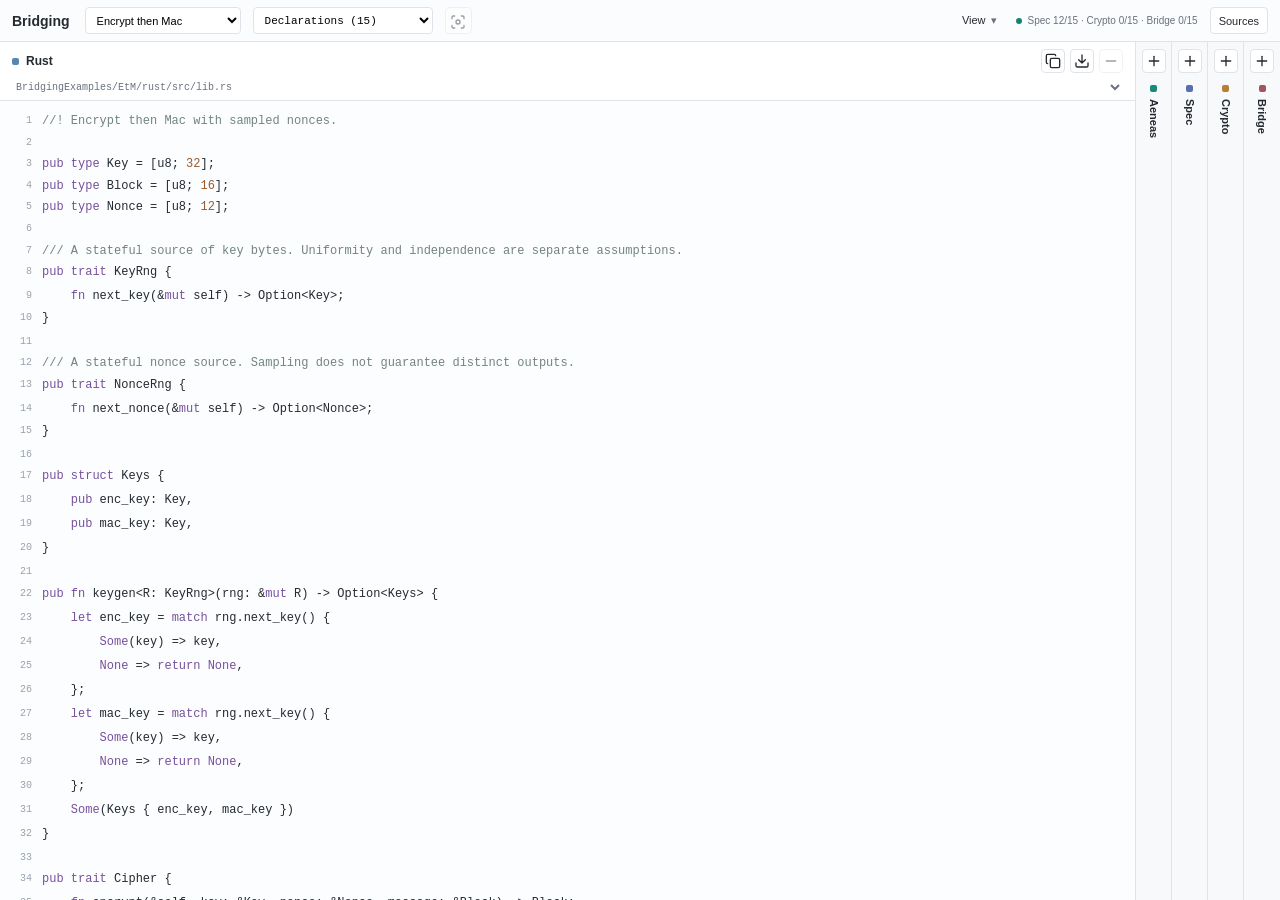
==== explorer/site/etm/index.html @ 5615cdd6 "Give each example one folder Each example now lives in BridgingExamples/<Example>/ with its Rust cra" ====
<!doctype html>
<html lang="en">
<head>
  <meta charset="utf-8">
  <meta name="viewport" content="width=device-width, initial-scale=1">
  <meta name="color-scheme" content="light">
  <meta name="referrer" content="no-referrer">
  <meta http-equiv="Content-Security-Policy" content="default-src 'none'; script-src 'unsafe-inline'; style-src 'unsafe-inline'; img-src data:; connect-src 'none'">
  <title>Bridging Examples Explorer</title>
  <style>:root {
  font-family: -apple-system, BlinkMacSystemFont, "Segoe UI", sans-serif;
  color: #252a31;
  background: #fff;
  font-size: 13px;
  --line: #e0e4e8;
  --muted: #69717e;
  --code-size: 12px;
  --bar-height: 42px;
  --mono: "SFMono-Regular", Consolas, "Liberation Mono", monospace;
  letter-spacing: 0;
}
* { box-sizing: border-box; }
body { margin: 0; }
button, input, select { font: inherit; }
button, select { cursor: pointer; }
button { color: inherit; border: 1px solid var(--line); border-radius: 4px; background: #fff; padding: 5px 9px; }
button:hover { background: #f0f3f6; }
button:disabled { cursor: default; opacity: .45; }
button:focus-visible, input:focus-visible, select:focus-visible, a:focus-visible, summary:focus-visible { outline: 2px solid #16786c; outline-offset: 2px; }
[hidden] { display: none !important; }
.sr-only { position: absolute; width: 1px; height: 1px; padding: 0; margin: -1px; overflow: hidden; clip: rect(0, 0, 0, 0); white-space: nowrap; border: 0; }
.topbar { height: var(--bar-height); display: flex; align-items: center; gap: 12px; padding: 0 12px; border-bottom: 1px solid var(--line); background: #fbfcfd; }
h1 { font-size: 14px; font-weight: 650; line-height: 1; margin: 0 3px 0 0; }
h1 a { color: inherit; text-decoration: none; }
.at-home .item-picker, .at-home #focus-declaration, .at-home .view-menu, .at-home .coverage, .at-home #provenance { display: none; }
.home { flex: 1; min-height: 0; overflow: auto; }
.home-inner { max-width: 1040px; margin: 0 auto; padding: 44px 20px 60px; }
.overview { display: block; width: 100%; max-width: 788px; min-width: 560px; height: auto; margin: 0 auto 44px; }
.overview .stage rect { fill: #fff; stroke: #d5dce3; }
.overview .stage .dot { stroke: none; fill: #5886b2; }
.overview .stage.aeneas .dot { fill: #188a79; }
.overview .stage.spec .dot { fill: #5a6fb0; }
.overview .stage.crypto .dot { fill: #b38035; }
.overview .stage.bridge .dot { fill: #a6535d; }
.overview .name { font-size: 13px; font-weight: 650; }
.overview .shape { font: 11.5px var(--mono); fill: var(--muted); }
.overview .link { fill: none; stroke: #9aa5b1; stroke-width: 1.2; }
.overview marker path { fill: #9aa5b1; }
.example-tiles { display: grid; grid-template-columns: repeat(auto-fill, minmax(220px, 1fr)); gap: 12px; }
.example-tile { display: flex; flex-direction: column; gap: 6px; padding: 14px 16px; border: 1px solid var(--line); border-radius: 6px; background: #fff; color: inherit; text-decoration: none; }
.example-tile:hover { border-color: #77ae9e; background: #f6fbf9; }
.example-tile strong { font-size: 13px; font-weight: 650; }
.example-tile span { font-size: 11.5px; line-height: 1.5; color: var(--muted); display: -webkit-box; -webkit-box-orient: vertical; -webkit-line-clamp: 2; line-clamp: 2; overflow: hidden; }
.bar-spacer { flex: 1; }
.icon-button { width: 27px; height: 27px; flex-shrink: 0; padding: 0; font-size: 18px; line-height: 1; }
.icon-button svg { width: 16px; height: 16px; vertical-align: middle; fill: none; stroke: currentColor; stroke-width: 2; stroke-linecap: round; stroke-linejoin: round; }
.icon-button[aria-pressed="true"] { background: #e9f4f1; border-color: #77ae9e; color: #12685e; }
.item-picker { min-width: 0; flex-shrink: 0; }
.example-picker { min-width: 0; flex-shrink: 0; }
.example-picker select { width: 156px; min-height: 27px; padding: 5px 7px; border: 1px solid var(--line); border-radius: 4px; background: #fff; font-size: 11px; }
.item-picker select { width: 180px; padding: 5px 7px; border: 1px solid var(--line); border-radius: 4px; background: #fff; font: 11px var(--mono); min-height: 27px; }
.view-menu { position: relative; flex-shrink: 0; font-size: 11px; }
.view-menu summary { padding: 5px 7px; list-style: none; cursor: pointer; border-radius: 4px; }
.view-menu summary::-webkit-details-marker { display: none; }
.view-menu summary::after { content: "\25BE"; margin-left: 5px; color: var(--muted); }
.view-menu[open] summary, .view-menu summary:hover { background: #e9eef2; }
.view-options { position: absolute; z-index: 20; right: 0; top: calc(100% + 7px); width: 220px; padding: 8px 12px; border: 1px solid #d5dce3; border-radius: 4px; background: #fff; box-shadow: 0 5px 16px #233b4b1a; }
.view-options > label { display: flex; align-items: center; gap: 7px; padding: 9px 0; color: #586574; cursor: pointer; }
.font-size { justify-content: space-between; }
.font-size input { width: 48px; padding: 4px 2px 4px 5px; border: 1px solid var(--line); border-radius: 3px; }
#provenance { font-size: 11px; min-height: 27px; padding: 4px 8px; flex-shrink: 0; }
.coverage { display: inline-flex; align-items: center; gap: 6px; flex-shrink: 0; font-size: 10px; color: var(--muted); white-space: nowrap; }
input[type="checkbox"] { accent-color: #16796f; margin: 0; }
.workspace { display: grid; grid-template-columns: minmax(0, 1fr); height: calc(100dvh - var(--bar-height)); }
.status-dot { width: 6px; height: 6px; border-radius: 50%; background: #128274; }
main { display: flex; flex-direction: column; min-width: 0; min-height: 0; }
.panes { flex: 1; display: grid; grid-template-columns: var(--pane-columns); min-width: 0; min-height: 0; }
.pane { position: relative; display: flex; flex-direction: column; min-width: 0; min-height: 0; border-right: 1px solid var(--line); }
.pane:last-child { border-right: 0; }
.pane-resizer { position: absolute; z-index: 3; top: 0; bottom: 0; right: -6px; width: 11px; cursor: col-resize; touch-action: none; outline: none; }
.pane-resizer.leading { right: auto; left: -6px; }
.pane-resizer::after { content: ""; position: absolute; top: 0; bottom: 0; left: 5px; width: 2px; background: transparent; }
.pane-resizer:hover, .pane-resizer:focus-visible, .pane-resizer.dragging { background: #16786c18; }
.pane-resizer:hover::after, .pane-resizer:focus-visible::after, .pane-resizer.dragging::after { background: #16786c; }
.resizing-panes, .resizing-panes * { cursor: col-resize !important; user-select: none !important; -webkit-user-select: none !important; }
.pane-header { min-height: 54px; flex-shrink: 0; padding: 7px 12px 6px; border-bottom: 1px solid var(--line); }
.pane-title { display: flex; flex-wrap: wrap; align-items: center; justify-content: space-between; gap: 8px; margin-bottom: 5px; }
.pane-header h3 { display: flex; gap: 7px; align-items: center; font-size: 12px; margin: 0; font-weight: 650; }
.pane-header h3::before { content: ""; display: block; width: 7px; height: 7px; flex-shrink: 0; border-radius: 2px; background: #5886b2; }
.pane.aeneas .pane-header h3::before { background: #188a79; }
.pane.spec .pane-header h3::before { background: #5a6fb0; }
.pane.crypto .pane-header h3::before { background: #b38035; }
.pane.bridge .pane-header h3::before { background: #a6535d; }
.stage-status { padding: 8px 12px; font-size: 11px; color: #8b5c1c; border-bottom: 1px solid var(--line); }
.source-picker { width: 100%; min-width: 0; border: 0; background: transparent; font: 10px/1.5 var(--mono); color: var(--muted); }
.pane-actions { display: flex; flex-wrap: wrap; max-width: 100%; align-items: center; gap: 5px; }
.pane-actions button { font-size: 10px; padding: 3px 6px; }
.pane-toggle, .pane-actions .pane-toggle { width: 24px; height: 24px; flex-shrink: 0; padding: 3px; display: inline-flex; align-items: center; justify-content: center; }
.pane-toggle svg { width: 16px; height: 16px; fill: none; stroke: currentColor; stroke-width: 2; stroke-linecap: round; stroke-linejoin: round; }
.pane.minimized { background: #f7f9fa; }
.pane.minimized .pane-header { display: flex; flex-direction: column; align-items: center; gap: 12px; padding: 7px 0; border-bottom: 0; }
.pane.minimized h3 { writing-mode: vertical-rl; font-size: 11px; }
.file-path { display: block; font: 10px/1.5 var(--mono); color: var(--muted); overflow-wrap: anywhere; }
.file-picker { display: block; min-width: 0; }
.file-picker select { width: 100%; min-width: 0; font: 10px/1.5 var(--mono); color: var(--muted); border: 0; background: transparent; }
.section-file { padding: 0 14px 8px; }
.pane-body { overflow: auto; min-height: 0; flex: 1; padding: 10px 0 35px; overscroll-behavior: contain; background: #fff; }
.related-context { position: sticky; top: -10px; z-index: 1; padding: 6px 12px; margin-top: -10px; margin-bottom: 10px; border-bottom: 1px solid var(--line); background: #fbfcfd; display: flex; align-items: center; gap: 8px; font-size: 10px; color: var(--muted); }
.related-context label { min-width: 0; flex: 1; }
.related-context select { width: 100%; min-width: 0; border: 1px solid #d9dee5; border-radius: 3px; background: #fff; padding: 4px 6px; font: 10px var(--mono); color: #596574; }
.related-context button { margin-left: auto; padding: 3px 5px; font-size: 10px; flex-shrink: 0; }
.security-context { flex-wrap: wrap; }
.security-context label { flex: 1 1 145px; }
.pane.rust .pane-body { background: #fcfdff; }
.pane.aeneas .pane-body { background: #fcfefd; }
.code { font: var(--code-size)/1.8 var(--mono); margin: 0; tab-size: 2; }
.evidence-label { display: block; margin: 8px 14px 2px 42px; font: 600 10px/1.5 var(--sans, sans-serif); white-space: normal; }
.evidence-label.assumption { color: #895a18; }
.proof-body { margin: 2px 0 6px; }
.proof-body > summary { padding: 3px 14px 3px 42px; color: #5d6974; cursor: pointer; font: 500 11px/1.5 var(--sans, sans-serif); }
.proof-body > summary:hover { background: #f4f6f8; }
.proof-body[open] > summary { border-bottom: 1px solid var(--line); margin-bottom: 3px; }
.line { display: flex; min-height: calc(var(--code-size) * 1.8); padding-right: 14px; border-left: 2px solid transparent; }
.line .ln { flex: 0 0 40px; text-align: right; padding-right: 10px; color: #9aa2ad; user-select: none; font-size: 10px; padding-top: 1px; text-decoration: none; }
.line button.ln { border: 0; border-radius: 0; background: transparent; align-self: flex-start; line-height: inherit; }
.line button.ln:hover { color: #252a31; text-decoration: underline; }
.line code { font: inherit; white-space: pre-wrap; overflow-wrap: anywhere; min-width: 0; flex: 1; }
.line[data-atom] { cursor: pointer; }
.line[data-atom]:hover { background: #f0f4f7; }
.line.focused { background: #eaf4f1; border-left-color: #77ae9e; }
.line.active-addition:not(.hypothesis) { background: #deeee8; border-left-color: #368d74; }
.line.hypothesis { background: #fff3d9; border-left-color: #bc8b37; }
.token-keyword { color: #77519c; }
.token-comment { color: #72847e; }
.token-string { color: #377947; }
.token-number { color: #9a5a2b; }
.token-type { color: #256e93; }
.addition-section { padding-top: 8px; padding-bottom: 15px; border-bottom: 1px solid #e9ecef; margin-bottom: 13px; }
.addition-section:last-child { border-bottom: 0; }
.addition-title { display: flex; gap: 8px; align-items: center; justify-content: space-between; padding: 0 14px 9px; }
.addition-title a { font: 10px/1.5 var(--mono); color: #596574; text-decoration: none; overflow-wrap: anywhere; }
.addition-title a:hover { text-decoration: underline; }
.addition-kind { flex: 0 1 auto; max-width: 45%; overflow-wrap: anywhere; font-size: 9px; color: #6f7e88; text-align: right; }
.addition-kind.assumption { color: #91611c; }
.empty-additions { padding: 22px 20px; color: #69717e; line-height: 1.7; font-size: 12px; }
.empty-additions strong { color: #404d5a; display: block; font-size: 12px; font-weight: 550; margin-bottom: 7px; }
.empty-additions button { display: block; margin-top: 16px; font-size: 11px; }
.support-label { margin: 25px 14px 17px; border-top: 1px solid var(--line); padding-top: 15px; color: #657482; font-weight: 600; font-size: 11px; }
dialog { border: 1px solid #d5dce3; border-radius: 6px; padding: 24px; max-width: 780px; width: calc(100% - 36px); max-height: calc(100dvh - 50px); }
dialog::backdrop { background: #172d3e55; }
.dialog-head { display: flex; justify-content: space-between; align-items: center; gap: 20px; margin-bottom: 22px; }
.dialog-head h2 { font: 600 18px/1.4 -apple-system, BlinkMacSystemFont, "Segoe UI", sans-serif; }
.provenance-note { line-height: 1.7; color: var(--muted); font-size: 12px; }
.provenance-table { border-collapse: collapse; width: 100%; font-size: 11px; }
.provenance-table th, .provenance-table td { text-align: left; border-top: 1px solid var(--line); padding: 12px 0; vertical-align: top; }
.provenance-table th { font-weight: 500; padding-right: 20px; }
.hash { display: block; font: 10px/1.8 var(--mono); color: var(--muted); overflow-wrap: anywhere; margin-top: 6px; }
#toast { position: fixed; bottom: 20px; left: 50%; transform: translateX(-50%); border-radius: 4px; padding: 9px 16px; background: #263d39; color: #fff; box-shadow: 0 3px 12px #0002; font-size: 12px; z-index: 10; }
@media (max-width: 1050px) {
  .topbar h1 { display: none; }
  .topbar { gap: 8px; }
  .coverage { display: none; }
  .pane-header { padding-left: 10px; padding-right: 10px; }
  .pane-title { flex-wrap: wrap; }
}
@media (max-width: 760px) {
  :root { --bar-height: 76px; }
  .topbar { padding: 5px 8px; gap: 4px 7px; display: grid; grid-template-columns: minmax(0, 1fr) minmax(0, 1fr) auto; }
  .topbar h1 { display: none; }
  .example-picker { grid-column: 1; }
  .item-picker { grid-column: 2 / 4; }
  .example-picker select, .item-picker select { width: 100%; min-width: 0; }
  #focus-declaration { grid-column: 1; }
  .view-menu { grid-column: 2; justify-self: end; }
  #provenance { grid-column: 3; }
  .bar-spacer { display: none; }
  .workspace { display: block; height: auto; }
  main { min-height: calc(100dvh - var(--bar-height)); }
  .panes { display: block; overflow: visible; }
  .pane-resizer { display: none; }
  .panes .pane { min-height: 150px; max-height: 70dvh; border-right: 0; border-bottom: 1px solid var(--line); }
  .panes .pane.minimized { min-height: 0; max-height: none; }
  .pane.minimized .pane-header { flex-direction: row; min-height: 38px; padding: 7px 12px; gap: 9px; }
  .pane.minimized h3 { writing-mode: horizontal-tb; }
  .pane-header { padding: 7px 12px 6px; min-height: 54px; }
  .pane-title { flex-wrap: nowrap; }
  .pane-body { max-height: 58dvh; min-height: 60px; }
}
@media print {
  .topbar, .home, .pane-actions, .related-context, .pane.minimized, .pane-resizer { display: none; }
  .workspace { display: block; height: auto; }
  .panes { display: block; }
  .pane, .panes .pane { max-height: none; break-inside: avoid; }
  .pane-body { overflow: visible; max-height: none; }
}


.hl.lean {
  white-space: pre;
  font-weight: normal;
  font-style: normal;
  font-size: inherit;
}

.hl.lean .keyword {
  color: var(--verso-code-keyword-color,);
  font-weight: var(--verso-code-keyword-weight, bold);
  font-style: var(--verso-code-keyword-style, normal);
  font-family: var(--verso-code-keyword-font-family,);
}

.hl.lean .const {
  color: var(--verso-code-const-color,);
  font-weight: var(--verso-code-const-weight, normal);
  font-style: var(--verso-code-const-style, normal);
  font-family: var(--verso-code-const-font-family,);
}

.hl.lean .var {
  color: var(--verso-code-var-color,);
  font-weight: var(--verso-code-var-weight, normal);
  font-style: var(--verso-code-var-style, italic);
  font-family: var(--verso-code-var-font-family,);

  position: relative;
}

.hl.lean .literal, .hl.lean .unknown {
  color: var(--verso-code-color,);
  font-weight: normal;
  font-style: normal;
  font-family: var(--verso-code-font-family,);
}

/* These lexically-classified token kinds default to the `.unknown` appearance. The rule follows
   `.const` so it wins for the `anon-ctor` tokens, which also carry the `const` class. */
.hl.lean .anon-ctor,
.hl.lean .number,
.hl.lean .char,
.hl.lean .comment,
.hl.lean .punctuation,
.hl.lean .delim,
.hl.lean .wildcard {
  color: var(--verso-code-color,);
  font-weight: normal;
  font-style: normal;
  font-family: var(--verso-code-font-family,);
}

.hover-container {
  width: 0;
  height: 0;
  position: relative;
  display: inline;
}

.hl.lean a {
  color: inherit;
  text-decoration: currentcolor underline dotted;
}

.hl.lean a:hover {
  text-decoration: currentcolor underline solid;
}

/* Links inside tooltips show their underline only when hovered. */
.tippy-box .hl.lean a {
  text-decoration: none;
}

.hl.lean .hover-info {
  white-space: normal;
}

.hl.lean .token .hover-info {
  display: none;
  position: absolute;
  color: var(--verso-tooltip-color, black);
  background-color: var(--verso-tooltip-bg-color, #e5e5e5);
  border: 1px solid var(--verso-tooltip-border-color, black);
  padding: 0.5rem;
  z-index: 300;
}

.hl.lean .hover-info.messages {
  max-height: 10rem;
  overflow-y: auto;
  overflow-x: hidden;
  scrollbar-gutter: stable;
  padding: 0 0.5rem 0 0;
  display: block;
}

.hl.lean .hover-info code {
  white-space: pre-wrap;
  background: none;
}

.hl.lean .hover-info code:not(.verso-message) {
  color: var(--verso-tooltip-color, black);
}

.hl.lean .hover-info.messages > code {
  padding: 0.5rem;
  display: block;
  width: fit-content;
}

.hl.lean .hover-info.messages > code:only-child {
  margin: 0;
}

.hl.lean .hover-info.messages > code {
  margin: 0.1rem;
}

.hl.lean .hover-info.messages > code:not(:first-child) {
  margin-top: 0rem;
}

.hl.lean {
}

.hl.lean.block {
  display: block;
}

.hl.lean.inline {
  display: inline;
  white-space: pre-wrap;
}

.hl.lean * {
}

.hl.lean .token {
  transition: all 0.25s; /* Slight fade for highlights */
}

@media (hover: hover) {
  /* Hovered content nested in a collapsed tactic region keeps its plain background: the
     region's proof state is the tooltip that appears there, and its label is what
     highlights. `:where` keeps the exclusion out of the specificity computation. */
  .hl.lean .token.binding-hl,
  .hl.lean :is(.literal, .token.typed, .token[data-verso-hover]):hover:not(:where(.tactic:has(> .tactic-toggle:not(:checked)) > label *)) {
    background-color: var(--verso-code-hover-bg-color, #eeeeee);
    border-radius: 2px;
    transition: none;
  }

  /* Within a hovered message span, token hover backgrounds are removed so the span's own
     hover background shows across the whole span. The exception is a hovered documented
     token, which keeps its background because its tooltip is the one shown. */
  .hl.lean .has-info:hover .token.binding-hl:not(:hover),
  .hl.lean .has-info:hover .token.binding-hl:not([data-verso-hover]),
  .hl.lean .has-info:hover .literal:hover:not([data-verso-hover]),
  .hl.lean .has-info:hover .token.typed:hover:not([data-verso-hover]) {
    background-color: transparent;
  }
}


.hl.lean .has-info .token:not(.tactic-state):not(.tactic-state *), .hl.lean .has-info .inter-text:not(.tactic-state):not(.tactic-state *) {
  text-decoration-style: wavy;
  text-decoration-line: underline;
  text-decoration-thickness: from-font;
  text-decoration-skip-ink: none;
}

/*
The underline color comes from the nearest enclosing message span: each severity's span rule
sets `--verso--region-indicator-color`, which inherits, so a region nested inside one of
another severity keeps its own indicator color.
*/
.hl.lean .has-info :not(.tactic-state):not(.tactic-state *) {
  text-decoration-color: var(--verso--region-indicator-color);
}

.hl.lean .has-info .hover-info {
  display: none;
  position: absolute;
  transform: translate(0.25rem, 0.3rem);
  color: var(--verso-tooltip-color, black);
  border: 1px solid var(--verso-tooltip-border-color, black);
  padding: 0.5rem;
  z-index: 400;
  text-align: left;
}

.hl.lean .has-info.error {
  --verso--region-indicator-color: var(--verso-error-indicator-color, #ff0000);
  --verso--region-hover-color: var(--verso-code-error-hover-color, currentcolor);
  --verso--region-hover-bg-color: var(--verso-code-error-hover-bg-color, #ffb3b3);
  color: var(--verso-code-error-color, currentcolor);
  background-color: var(--verso-code-error-bg-color, transparent);
}

/*
The hover highlight follows the tooltip: a message span highlights only when its own tooltip
is the one that appears. When a hovered nested message span, a hovered documented token, or
a hovered collapsed tactic label shows its own tooltip instead, the message span does not
highlight. A span nested in a collapsed tactic region likewise stays plain, because hovering
it shows the region's proof state; `:where` keeps that exclusion out of the specificity
computation.

The hover colors come from `--verso--region-hover-color` and `--verso--region-hover-bg-color`,
which each severity's span rule sets. This keeps the hover conditions in this one rule, and
because the properties inherit, a region nested inside one of another severity keeps its own
hover colors.
*/
@media (hover: hover) {
  .hl.lean .has-info:hover:not(:has(.has-info:hover)):not(:has([data-verso-hover]:hover)):not(:has(.tactic > label:hover + .tactic-toggle:not(:checked))):not(:where(.tactic:has(> .tactic-toggle:not(:checked)) > label *)) {
    color: var(--verso--region-hover-color, currentcolor);
    background-color: var(--verso--region-hover-bg-color, transparent);
  }
}

.hl.lean .hover-info.messages > code.error {
  background-color: var(--verso-tooltip-error-bg-color, #e5e5e5);
  border-left: 0.2rem solid var(--verso-tooltip-error-border-color, #ffb3b3);
}

/*
A tooltip that shows only messages of the box's own severity leaves severity styling to the
box itself. When messages of several severities share the tooltip, or a `mixed` tooltip
combines messages with other content (such as documentation), each message keeps its
severity accent to distinguish them.
*/
.tippy-box .hl.lean.mixed > .hover-info.messages {
  margin-bottom: 0.5rem;
}

.tippy-box[data-theme~='error'] .hl.lean:not(.mixed) .hover-info.messages:not(:has(> code.warning)):not(:has(> code.information)) > code.error {
  background: none;
  border: none;
}

.error .verso-message, .error .verso-message .token, .error .verso-message label {
  color: var(--verso-message-error-color, #cc0000);
}

.error .verso-message .case-label:has(input[type="checkbox"])::before {
  background-color: var(--verso-message-error-color, #cc0000) !important;
}

.hl.lean .has-info.warning {
  --verso--region-indicator-color: var(--verso-warning-indicator-color, #e7a71d);
  --verso--region-hover-color: var(--verso-code-warning-hover-color, currentcolor);
  --verso--region-hover-bg-color: var(--verso-code-warning-hover-bg-color, #ffd580);
  color: var(--verso-code-warning-color, currentcolor);
  background-color: var(--verso-code-warning-bg-color, transparent);
}

.hl.lean .hover-info.messages > code.warning {
  background-color: var(--verso-tooltip-warning-bg-color, #e5e5e5);
  border-left: 0.2rem solid var(--verso-tooltip-warning-border-color, #ffd580);
}

.lean-output {
  border-left: 0.2em solid transparent;
  padding: 0 0 0 0.5em;
  border-top-left-radius: 0;
  border-bottom-left-radius: 0;
}

.lean-output.error {
  border-color: var(--verso-output-error-color, var(--verso-error-indicator-color, #ff0000));
}

.lean-output.information {
  border-color: var(--verso-output-info-color, var(--verso-info-indicator-color, #4777ff));
}

.lean-output.warning {
  border-color: var(--verso-output-warning-color, var(--verso-warning-indicator-color, #e7a71d));
}

.tippy-box[data-theme~='warning'] .hl.lean:not(.mixed) .hover-info.messages:not(:has(> code.error)):not(:has(> code.information)) > code.warning {
  background: none;
  border: none;
}

.warning .verso-message, .warning .verso-message .token, .warning .verso-message label {
  color: var(--verso-message-warning-color, currentcolor);
}

.warning .verso-message .case-label:has(input[type="checkbox"])::before {
  background-color: var(--verso-message-warning-color, currentcolor) !important;
}


.hl.lean .has-info.information {
  --verso--region-indicator-color: var(--verso-info-indicator-color, #4777ff);
  --verso--region-hover-color: var(--verso-code-info-hover-color, currentcolor);
  --verso--region-hover-bg-color: var(--verso-code-info-hover-bg-color, #4777ff);
  color: var(--verso-code-info-color, currentcolor);
  background-color: var(--verso-code-info-bg-color, transparent);
}


.hl.lean .hover-info.messages > code.information {
  background-color: var(--verso-tooltip-info-bg-color, #e5e5e5);
  border-left: 0.2rem solid var(--verso-tooltip-info-border-color, #4777ff);
}

.tippy-box[data-theme~='info'] .hl.lean:not(.mixed) .hover-info.messages:not(:has(> code.error)):not(:has(> code.warning)) > code.information {
  background: none;
  border: none;
}

.information .verso-message, .information .verso-message .token, .information .verso-message label {
  color: var(--verso-message-info-color, currentcolor);
}

.information .verso-message .case-label:has(input[type="checkbox"])::before {
  background-color: var(--verso-message-info-color, currentcolor) !important;
}

.hl.lean div.docstring {
  font-family: var(--verso-text-font-family, sans-serif);
  white-space: normal;
  max-width: calc(min(40rem, 90vw));
  width: max-content;
}

.hl.lean div.docstring > :last-child {
  margin-bottom: 0;
}

.hl.lean div.docstring > :first-child {
  margin-top: 0;
}

.hl.lean .hover-info .sep {
  display: block;
  width: auto;
  margin-left: 1rem;
  margin-right: 1rem;
  margin-top: 0.5rem;
  margin-bottom: 0.5rem;
  padding: 0;
  height: 1px;
  border-top: 1px solid var(--verso-tooltip-separator-color, #ccc);
}

.hl.lean code {
  font-family: var(--verso-code-font-family);
}

.hl.lean .tactic-state {
  display: none;
  position: relative;
  width: fit-content;
  border: 1px solid var(--verso-tactic-state-border-color, #888888);
  border-radius: 0.1rem;
  padding: 0.5rem;
  font-family: sans-serif;
  color: var(--verso-tactic-state-color, black);
  background-color: var(--verso-tactic-state-bg-color, white);
}

.hl.lean.popup .tactic-state {
  position: static;
  display: block;
  width: auto;
  border: none;
  padding: 0.5rem;
  font-family: sans-serif;
  background-color: var(--verso-tactic-state-bg-color, white);
}


.hl.lean .tactic {
  position: relative;
  display: inline;
  vertical-align: top;
  /* Without these, mobile Safari will start making font sizes inconsistent when its text size adjustment feature is triggered.*/
  -webkit-text-size-adjust: 100%;
  text-size-adjust: 100%;
}

.hl.lean .tactic:has(> .tactic-toggle:checked) {
  display: inline-grid;
  grid-template-columns: 1fr;
}

.hl.lean .tactic-toggle:checked ~ .tactic-state {
  display: inline-block;
  vertical-align: top;
  grid-row: 2;
  justify-self: start;
}

.hl.lean .tactic > label {
  position: relative;
  grid-row: 1;
  display: inline;
}

@media (hover: hover) {
  /* Highlight a region on hover only when its own toggle is unchecked, and only the innermost
     hovered region: `label:hover` bubbles to ancestor labels, so suppress the highlight on a region
     whose label contains a more deeply nested hovered tactic label. The region's proof state is the
     tooltip for everything else in its label, so the label keeps its highlight while any of that
     content is hovered. */
  .hl.lean .tactic:has(> .tactic-toggle:not(:checked)) > label:hover:not(:has(.tactic > label:hover)) {
    background-color: var(--verso-code-hover-bg-color, #eeeeee);
  }
}

.hl.lean .tactic-toggle {
  position: absolute;
  top: 0;
  left: 0;
  opacity: 0;
  height: 0;
  width: 0;
  z-index: -10;
}

.hl.lean .tactic > label::after {
  content: "";
  border: 1px solid var(--verso-tactic-toggle-color, #bbbbbb);
  /* These need to be em, not rem, to scale with the font */
  border-radius: 1em;
  height: 0.25em;
  vertical-align: middle;
  width: 0.6em;
  margin-left: 0.1em;
  margin-right: 0.1em;
  display: inline-block;
  transition: all 0.5s;
}

/*
@media (hover: hover) {
  .hl.lean .tactic > label:hover::after {
    border: 1px solid #aaaaaa;
    background-color: #aaaaaa;
    transition: all 0.5s;
  }
}
*/

.hl.lean .tactic > label:has(+ .tactic-toggle:checked)::after {
  border: 1px solid var(--verso-tactic-toggle-checked-color, #999999);
  background-color: var(--verso-tactic-toggle-checked-color, #999999);
  transition: all 0.5s;
}

.hl.lean .tactic-state .goal + .goal {
  margin-top: 1.5em;
}

/*
Some CSS frameworks customize details/summary in ways not compatible with Verso's output.
*/

.hl.lean details {
  display: block !important;
  margin: 0;
}

.hl.lean details summary {
  display: list-item !important;
  margin: 0;
}

.hl.lean details summary:focus {
  outline: none;
  outline-offset: none;
  color: inherit;
}

.hl.lean ul > li {
  margin-bottom: 0;
}

.hl.lean details summary::marker {
  display: inline !important;
}

.hl.lean details > summary:first-of-type {
  list-style-type: disclosure-closed;
  list-style-position: inside;
}

.hl.lean details[open] > summary:first-of-type {
  list-style-type: disclosure-open;
}

.hl.lean details summary::before, .hl.lean details summary::after {
  content: "" !important;
  background: none;
  display: none;
}

.hl.lean .tactic-state summary {
  /* These need to be em, not rem, to scale with the font */
  margin-left: -0.5em;
}

.hl.lean .tactic-state details {
  /* These need to be em, not rem, to scale with the font */
  padding-left: 0.5em;
}

.hl.lean .case-label {
  display: block;
  position: relative;
}

.hl.lean .case-label input[type="checkbox"] {
  position: absolute;
  top: 0;
  left: 0;
  opacity: 0;
  height: 0;
  width: 0;
  z-index: -10;
}

.hl.lean .case-label:has(input[type="checkbox"])::before {
  display: inline-block;
  background-color: currentcolor;
  content: ' ';
  transition: ease 0.2s;
  margin-right: 0.7em;
  clip-path: polygon(100% 0, 0 0, 50% 100%);
  width: 0.6em;
  height: 0.6em;
  vertical-align: middle;
}

.hl.lean .case-label:has(input[type="checkbox"]:not(:checked))::before {
  transform: rotate(-90deg);
}

.hl.lean .case-label:has(input[type="checkbox"]) {

}

.hl.lean .case-label:has(input[type="checkbox"]:checked) {

}


.hl.lean .labeled-case > :not(:first-child) {
  max-height: 0px;
  display: block;
  overflow: hidden;
  transition: max-height 0.1s ease-in;
  /* These need to be em, not rem, to scale with the font */
  margin-left: 0.5em;
  margin-top: 0.1em;
}

.hl.lean .labeled-case:has(.case-label input[type="checkbox"]:checked) > :not(:first-child) {
  max-height: 100%;
}


.hl.lean .goal-name::before {
  font-style: normal;
  content: "case ";
}

.hl.lean .goal-name {
  font-style: italic;
  font-family: var(--verso-code-font-family);
  color: inherit;
}

.hl.lean .hypotheses {
  display: table;
}

.hl.lean .hypothesis {
  display: table-row;
}

.hl.lean .hypothesis > * {
  display: table-cell;
}


.hl.lean .hypotheses .colon {
  text-align: center;
  /* This needs to be em, not rem, to scale with the font */
  min-width: 1em;
}

.hl.lean .hypotheses .name {
  text-align: right;
}

.hl.lean .hypotheses .name,
.hl.lean .hypotheses .type,
.hl.lean .conclusion .type {
  font-family: var(--verso-code-font-family);
}

.tippy-box {
  /* Without these, mobile Safari will start making font sizes inconsistent when its text size adjustment feature is triggered.*/
  -webkit-text-size-adjust: 100%;
  text-size-adjust: 100%;
}

/*
Tippy's stylesheet paints each arrow's fill triangle with the arrow element's `color` (its
placement-specific `::before` rules use `border-color: initial`, which is `currentcolor`),
and its border extension paints the outline triangle with the box's border color. Setting
`color` on the arrow therefore matches it to the tooltip background for every placement.
*/
.tippy-box[data-theme~='lean'] {
  background-color: var(--verso-tooltip-bg-color, #e5e5e5);
  color: var(--verso-tooltip-color, black);
  border: 1px solid var(--verso-tooltip-border-color, black);
}
.tippy-box[data-theme~='lean'] > .tippy-arrow {
  color: var(--verso-tooltip-bg-color, #e5e5e5);
}

.tippy-box[data-theme~='message'][data-placement^='top'] > .tippy-arrow::before {
  border-width: 11px 11px 0;
}
.tippy-box[data-theme~='message'][data-placement^='top'] > .tippy-arrow::after {
  bottom: -11px;
  border-width: 11px 11px 0;
}
.tippy-box[data-theme~='message'][data-placement^='bottom'] > .tippy-arrow::before {
  border-width: 0 11px 11px;
}
.tippy-box[data-theme~='message'][data-placement^='bottom'] > .tippy-arrow::after {
  top: -11px;
  border-width: 0 11px 11px;
}
.tippy-box[data-theme~='message'][data-placement^='left'] > .tippy-arrow::before {
  border-width: 11px 0 11px 11px;
}
.tippy-box[data-theme~='message'][data-placement^='left'] > .tippy-arrow::after {
  right: -11px;
  border-width: 11px 0 11px 11px;
}

.tippy-box[data-theme~='message'][data-placement^='right'] > .tippy-arrow::before {
  border-width: 11px 11px 11px 0;
}
.tippy-box[data-theme~='message'][data-placement^='right'] > .tippy-arrow::after {
  left: -11px;
  border-width: 11px 11px 11px 0;
}



.tippy-box[data-theme~='warning'] {
  background-color: var(--verso-tooltip-warning-bg-color, #e5e5e5);
  color: var(--verso-tooltip-warning-color, black);
  border: 3px solid var(--verso-tooltip-warning-border-color, #ffd580);
}
.tippy-box[data-theme~='warning'] > .tippy-arrow {
  color: var(--verso-tooltip-warning-bg-color, #e5e5e5);
}

.tippy-box[data-theme~='error'] {
  background-color: var(--verso-tooltip-error-bg-color, #e5e5e5);
  color: var(--verso-tooltip-error-color, black);
  border: 3px solid var(--verso-tooltip-error-border-color, #ffb3b3);
}
.tippy-box[data-theme~='error'] > .tippy-arrow {
  color: var(--verso-tooltip-error-bg-color, #e5e5e5);
}

.tippy-box[data-theme~='info'] {
  background-color: var(--verso-tooltip-info-bg-color, #e5e5e5);
  color: var(--verso-tooltip-info-color, black);
  border: 3px solid var(--verso-tooltip-info-border-color, #4777ff);
}
.tippy-box[data-theme~='info'] > .tippy-arrow {
  color: var(--verso-tooltip-info-bg-color, #e5e5e5);
}

.tippy-box[data-theme~='tactic'] {
  background-color: var(--verso-tactic-state-bg-color, white);
  color: var(--verso-tactic-state-color, black);
  border: 1px solid var(--verso-tactic-state-border-color, #888888);
}
.tippy-box[data-theme~='tactic'] > .tippy-arrow {
  color: var(--verso-tactic-state-bg-color, white);
}

.extra-doc-links {
  list-style-type: none;
  margin-left: 0;
  padding: 0;
}

.extra-doc-links > li {
  display: inline-block;
}

.extra-doc-links > li:not(:last-child)::after {
  content: '|';
  display: inline-block;
  margin: 0 0.25em;
}

.verso-message .trace {
  display: block;
}

.verso-message .trace > summary::marker {
  color: var(--verso-text-color, black);
}

.verso-message .trace-children {
  margin: 0;
  padding: 0;
}

.verso-message .trace-children > li {
  list-style-type: none;
  margin-left: 1.5em;
}

.verso-message .trace-children > li:not(:has(.trace)) {
  margin-left: 0;
}

.verso-message .trace-class {
  color: color-mix(in srgb, currentColor 70%, transparent);
  font-weight: bold;
  margin: 0;
  padding: 0;
}

.verso-message .text {
  white-space: pre-wrap;
}

.tippy-box{border:1px transparent}.tippy-box[data-placement^=top]>.tippy-arrow:after{border-top-color:inherit;border-width:8px 8px 0;bottom:-8px;left:0}.tippy-box[data-placement^=bottom]>.tippy-arrow:after{border-bottom-color:inherit;border-width:0 8px 8px;top:-8px;left:0}.tippy-box[data-placement^=left]>.tippy-arrow:after{border-left-color:inherit;border-width:8px 0 8px 8px;right:-8px;top:0}.tippy-box[data-placement^=right]>.tippy-arrow:after{border-width:8px 8px 8px 0;left:-8px;top:0;border-right-color:inherit}.tippy-box[data-placement^=top]>.tippy-svg-arrow>svg:first-child:not(:last-child){top:17px}.tippy-box[data-placement^=bottom]>.tippy-svg-arrow>svg:first-child:not(:last-child){bottom:17px}.tippy-box[data-placement^=left]>.tippy-svg-arrow>svg:first-child:not(:last-child){left:12px}.tippy-box[data-placement^=right]>.tippy-svg-arrow>svg:first-child:not(:last-child){right:12px}.tippy-arrow{border-color:inherit}.tippy-arrow:after{content:"";z-index:-1;position:absolute;border-color:transparent;border-style:solid}/* The explorer's colours for Lean rendered by Verso. Verso's own stylesheet comes first. */
.hl.lean { --verso-code-keyword-color: #77519c; --verso-code-keyword-weight: normal; --verso-code-const-color: #256e93; }
.line code .doc-comment, .line code .comment { color: #72847e; }
</style>
</head>
<body>
  <!-- Lucide minus, plus, and focus icons: https://github.com/lucide-icons/lucide
ISC License
Copyright (c) 2026 Lucide Icons and Contributors

Permission to use, copy, modify, and/or distribute this software for any
purpose with or without fee is hereby granted, provided that the above
copyright notice and this permission notice appear in all copies.
THE SOFTWARE IS PROVIDED "AS IS" AND THE AUTHOR DISCLAIMS ALL WARRANTIES
WITH REGARD TO THIS SOFTWARE INCLUDING ALL IMPLIED WARRANTIES OF
MERCHANTABILITY AND FITNESS. IN NO EVENT SHALL THE AUTHOR BE LIABLE FOR
ANY SPECIAL, DIRECT, INDIRECT, OR CONSEQUENTIAL DAMAGES OR ANY DAMAGES
WHATSOEVER RESULTING FROM LOSS OF USE, DATA OR PROFITS, WHETHER IN AN
ACTION OF CONTRACT, NEGLIGENCE OR OTHER TORTIOUS ACTION, ARISING OUT OF
OR IN CONNECTION WITH THE USE OR PERFORMANCE OF THIS SOFTWARE.

These icons are derived from Feather:
The MIT License (MIT)
Copyright (c) 2013-present Cole Bemis
Permission is hereby granted, free of charge, to any person obtaining a copy
of this software and associated documentation files (the "Software"), to deal
in the Software without restriction, including without limitation the rights
to use, copy, modify, merge, publish, distribute, sublicense, and/or sell
copies of the Software, and to permit persons to whom the Software is
furnished to do so, subject to the following conditions:
The above copyright notice and this permission notice shall be included in all
copies or substantial portions of the Software.
THE SOFTWARE IS PROVIDED "AS IS", WITHOUT WARRANTY OF ANY KIND, EXPRESS OR
IMPLIED, INCLUDING BUT NOT LIMITED TO THE WARRANTIES OF MERCHANTABILITY,
FITNESS FOR A PARTICULAR PURPOSE AND NONINFRINGEMENT. IN NO EVENT SHALL THE
AUTHORS OR COPYRIGHT HOLDERS BE LIABLE FOR ANY CLAIM, DAMAGES OR OTHER
LIABILITY, WHETHER IN AN ACTION OF CONTRACT, TORT OR OTHERWISE, ARISING FROM,
OUT OF OR IN CONNECTION WITH THE SOFTWARE OR THE USE OR OTHER DEALINGS IN THE
SOFTWARE.
-->
<svg xmlns="http://www.w3.org/2000/svg" width="0" height="0" style="position:absolute" aria-hidden="true">
  <defs>
    <symbol id="icon-minus" viewBox="0 0 24 24"><path d="M5 12h14" /></symbol>
    <symbol id="icon-plus" viewBox="0 0 24 24"><path d="M5 12h14" /><path d="M12 5v14" /></symbol>
    <symbol id="icon-copy" viewBox="0 0 24 24"><rect width="14" height="14" x="8" y="8" rx="2" /><path d="M4 16c-1.1 0-2-.9-2-2V4c0-1.1.9-2 2-2h10c1.1 0 2 .9 2 2" /></symbol>
    <symbol id="icon-download" viewBox="0 0 24 24"><path d="M21 15v4a2 2 0 0 1-2 2H5a2 2 0 0 1-2-2v-4M7 10l5 5 5-5M12 15V3" /></symbol>
    <symbol id="icon-focus" viewBox="0 0 24 24"><circle cx="12" cy="12" r="3" /><path d="M3 7V5a2 2 0 0 1 2-2h2" /><path d="M17 3h2a2 2 0 0 1 2 2v2" /><path d="M21 17v2a2 2 0 0 1-2 2h-2" /><path d="M7 21H5a2 2 0 0 1-2-2v-2" /></symbol>
  </defs>
</svg>

  <header class="topbar">
    <h1><a id="home-link" href="#view=home" title="Overview">Bridging</a></h1>
    <label class="example-picker"><span class="sr-only">Example</span><select id="example-picker" aria-label="Example"></select></label>
    <label class="item-picker"><span class="sr-only">Selected Rust declaration</span><select id="item-picker"></select></label>
    <button id="focus-declaration" class="icon-button" title="Focus selected declaration" aria-label="Focus selected declaration" aria-pressed="false" aria-controls="panes"><svg viewBox="0 0 24 24" aria-hidden="true"><use href="#icon-focus"></use></svg></button>
    <span class="bar-spacer"></span>
    <details id="view-menu" class="view-menu">
      <summary>View</summary>
      <div class="view-options">
        <label title="Show the Rust source alongside Aeneas and Crypto"><input id="show-rust" type="checkbox" checked> Rust column</label>
        <label title="Expand or minimize the Aeneas panel"><input id="show-aeneas" type="checkbox"> Aeneas column</label>
        <label title="Expand or minimize the functional specifications"><input id="show-spec" type="checkbox"> Spec column</label>
        <label title="Expand or minimize the Crypto panel"><input id="show-crypto" type="checkbox"> Crypto column</label>
        <label title="Expand or minimize correspondence proofs"><input id="show-bridge" type="checkbox"> Bridge column</label>
        <label title="Include helper files and regression checks"><input id="show-support" type="checkbox"> Supporting files</label>
        <label class="font-size">Font size<input id="font-size" type="number" min="10" max="18" value="12" aria-label="Code font size"></label>
      </div>
    </details>
    <span class="coverage" title="Atoms with a functional specification, a Crypto counterpart, and bridge evidence"><span class="status-dot"></span><span id="check-status"></span></span>
    <button id="provenance" title="Source files, toolchain versions, and model notes">Sources</button>
  </header>
  <div class="workspace">
    <main aria-labelledby="item-title" aria-describedby="item-summary">
      <h2 id="item-title" class="sr-only"></h2>
      <p id="item-summary" class="sr-only"></p>
      <div class="home" id="home" hidden></div>
      <div class="panes" id="panes"></div>
    </main>
  </div>
  <dialog id="provenance-dialog" aria-labelledby="provenance-title"><div class="dialog-head"><h2 id="provenance-title">Source provenance</h2><button id="close-dialog" title="Close provenance">Close</button></div><div id="provenance-body"></div></dialog>
  <div id="toast" role="status" hidden></div>
  <noscript>This source explorer requires JavaScript. The original Rust and Lean files remain available alongside this page.</noscript>
  <script type="application/json" id="source-data">{"defaultExample":"EtM","examples":[{"id":"Smoke","crate":"smoke","name":"Smoke","dir":"BridgingExamples/Smoke","rust":"BridgingExamples/Smoke/rust","aeneas":"BridgingExamples/Smoke/Aeneas.lean","module":"BridgingExamples.Smoke.Aeneas","translation":"BridgingExamples/Smoke/translation.json","provenance":"BridgingExamples/Smoke/provenance.json","targets":[{"kind":["lib"],"crate_types":["lib"],"name":"smoke","src_path":"/Users/sergiu.bursuc/baif/Protocol Verification/bridges/bridging-examples-a/BridgingExamples/Smoke/rust/src/lib.rs","edition":"2021","doc":true,"doctest":true,"test":true}],"files":{"BridgingExamples/Smoke/rust/src/lib.rs":{"path":"BridgingExamples/Smoke/rust/src/lib.rs","stage":"rust","support":false,"text":"//! Byte identity for an extraction smoke test.\n\n/// Return the input byte.\npub fn identity_byte(value: u8) -> u8 {\n    value\n}\n","sha256":"0147f6c687ff4be9a7c3bcec2f8eaf359f515d46a1906775e92ddf88fc2c54c4","language":"rust"},"BridgingExamples/Smoke/Aeneas.lean":{"path":"BridgingExamples/Smoke/Aeneas.lean","stage":"aeneas","support":false,"text":"-- THIS FILE WAS AUTOMATICALLY GENERATED BY AENEAS\n-- [smoke]\nmodule\npublic import Aeneas\n@[expose] public section\nopen Aeneas Aeneas.Std Result ControlFlow Error\nset_option linter.dupNamespace false\nset_option linter.hashCommand false\nset_option linter.unusedVariables false\nset_option linter.style.whitespace false\nset_option linter.style.setOption false\nset_option linter.style.longLine false\nset_option linter.internalConstructors false\n\n/- You can set the `maxHeartbeats` value with the `-max-heartbeats` CLI option -/\nset_option maxHeartbeats 1000000\n\n/- You can set the `maxRecDepth` value with the `-max-recdepth` CLI option -/\nset_option maxRecDepth 2048\n\nnamespace smoke\n\n/-- [smoke::identity_byte]:\n    Source: 'src/lib.rs', lines 4:0-6:1\n    Visibility: public -/\ndef identity_byte (value : Std.U8) : Result Std.U8 := do\n  ok value\n\nend smoke\n","sha256":"7124c4f2df1bf254be13c95a91eb9902906511def24d0bb52545c4c1087ac59d","language":"lean"}},"declarations":[],"items":[{"id":"identity_byte","name":"identity_byte","leanName":"smoke.identity_byte","category":"functions","opaque":false,"implementation":null,"parent":null,"rust":{"file":"BridgingExamples/Smoke/rust/src/lib.rs","start":4,"end":6},"aeneas":{"file":"BridgingExamples/Smoke/Aeneas.lean","start":23,"end":27},"spec":[],"crypto":[],"bridge":[],"assumptions":[],"hypotheses":[]}],"extraction":"available","coverage":{"atoms":1,"spec":0,"crypto":0,"bridge":0,"checkedBridge":0},"revision":"16e2f3cbc994dff9b6ac5792ae01b87d17b20fd8","dirty":true,"repository":"https://github.com/sergiubur/bridging-examples","description":"Byte identity for an extraction smoke test.","versions":{"aeneas":"nightly-2026.10.26-da2b22e","charon":"0.1.299"},"external":[]},{"id":"ProbSmoke","crate":"prob_smoke","name":"Probabilistic Smoke","dir":"BridgingExamples/ProbSmoke","rust":"BridgingExamples/ProbSmoke/rust","aeneas":"BridgingExamples/ProbSmoke/Aeneas.lean","module":"BridgingExamples.ProbSmoke.Aeneas","translation":"BridgingExamples/ProbSmoke/translation.json","provenance":"BridgingExamples/ProbSmoke/provenance.json","targets":[{"kind":["lib"],"crate_types":["lib"],"name":"prob_smoke","src_path":"/Users/sergiu.bursuc/baif/Protocol Verification/bridges/bridging-examples-a/BridgingExamples/ProbSmoke/rust/src/lib.rs","edition":"2021","doc":true,"doctest":true,"test":true}],"files":{"BridgingExamples/ProbSmoke/rust/src/lib.rs":{"path":"BridgingExamples/ProbSmoke/rust/src/lib.rs","stage":"rust","support":false,"text":"//! Fill a buffer from an external random number generator.\n\nuse rand::RngCore;\n\n/// Fill the buffer with bytes from the generator.\npub fn fill_random\u003cR: RngCore>(rng: &mut R, buffer: &mut [u8]) {\n    rng.fill_bytes(buffer)\n}\n","sha256":"da058a037bacf0d7dbc18464d75503b165c7f5cbf34dadaa98984019ddf7165f","language":"rust"},"BridgingExamples/ProbSmoke/Aeneas.lean":{"path":"BridgingExamples/ProbSmoke/Aeneas.lean","stage":"aeneas","support":false,"text":"-- THIS FILE WAS AUTOMATICALLY GENERATED BY AENEAS\n-- [prob_smoke]\nmodule\npublic import Aeneas\n@[expose] public section\nopen Aeneas Aeneas.Std Result ControlFlow Error\nset_option linter.dupNamespace false\nset_option linter.hashCommand false\nset_option linter.unusedVariables false\nset_option linter.style.whitespace false\nset_option linter.style.setOption false\nset_option linter.style.longLine false\nset_option linter.internalConstructors false\n\n/- You can set the `maxHeartbeats` value with the `-max-heartbeats` CLI option -/\nset_option maxHeartbeats 1000000\n\n/- You can set the `maxRecDepth` value with the `-max-recdepth` CLI option -/\nset_option maxRecDepth 2048\n\nnamespace prob_smoke\n\n/-- Trait declaration: [rand_core::RngCore]\n    Source: '/cargo/registry/src/index.crates.io-1949cf8c6b5b557f/rand_core-0.9.5/src/lib.rs', lines 130:0-130:17\n    Name pattern: [rand_core::RngCore]\n    Visibility: public -/\n@[rust_trait \"rand_core::RngCore\"]\nstructure rand_core.RngCore (Self : Type _) where\n  next_u32 : Self → Result (Std.U32 × Self)\n  next_u64 : Self → Result (Std.U64 × Self)\n  fill_bytes : Self → Slice Std.U8 → Result (Self × (Slice Std.U8))\n\n/-- [prob_smoke::fill_random]:\n    Source: 'src/lib.rs', lines 6:0-8:1\n    Visibility: public -/\ndef fill_random\n  {R : Type _} (rand_coreRngCoreInst : rand_core.RngCore R) (rng : R)\n  (buffer : Slice Std.U8) :\n  Result (R × (Slice Std.U8))\n  := do\n  rand_coreRngCoreInst.fill_bytes rng buffer\n\nend prob_smoke\n","sha256":"30ba63f113bc80e467a4add4166cff695e81a1f6196a61b70bc359d9fbb27df7","language":"lean"}},"declarations":[],"items":[{"id":"fill_random","name":"fill_random","leanName":"prob_smoke.fill_random","category":"functions","opaque":false,"implementation":null,"parent":null,"rust":{"file":"BridgingExamples/ProbSmoke/rust/src/lib.rs","start":6,"end":8},"aeneas":{"file":"BridgingExamples/ProbSmoke/Aeneas.lean","start":33,"end":41},"spec":[],"crypto":[],"bridge":[],"assumptions":[],"hypotheses":[]}],"extraction":"available","coverage":{"atoms":1,"spec":0,"crypto":0,"bridge":0,"checkedBridge":0},"revision":"16e2f3cbc994dff9b6ac5792ae01b87d17b20fd8","dirty":true,"repository":"https://github.com/sergiubur/bridging-examples","description":"Fill a buffer from an external random number generator.","versions":{"aeneas":"nightly-2026.10.26-da2b22e","charon":"0.1.299"},"external":[{"name":"prob_smoke.rand_core.RngCore","category":"trait_decls"}]},{"id":"ByteMask","crate":"byte_mask","name":"Byte Mask","dir":"BridgingExamples/ByteMask","rust":"BridgingExamples/ByteMask/rust","aeneas":"BridgingExamples/ByteMask/Aeneas.lean","module":"BridgingExamples.ByteMask.Aeneas","translation":"BridgingExamples/ByteMask/translation.json","provenance":"BridgingExamples/ByteMask/provenance.json","targets":[{"kind":["lib"],"crate_types":["lib"],"name":"byte_mask","src_path":"/Users/sergiu.bursuc/baif/Protocol Verification/bridges/bridging-examples-a/BridgingExamples/ByteMask/rust/src/lib.rs","edition":"2021","doc":true,"doctest":true,"test":true}],"files":{"BridgingExamples/ByteMask/rust/src/lib.rs":{"path":"BridgingExamples/ByteMask/rust/src/lib.rs","stage":"rust","support":false,"text":"//! One-byte masking: a fresh random pad, combined with the value by XOR.\n\nuse rand::RngCore;\n\n/// Mask a byte with a fresh pad. Returns the pad and the masked byte.\npub fn mask\u003cR: RngCore>(rng: &mut R, value: u8) -> (u8, u8) {\n    let mut pad = [0u8; 1];\n    rng.fill_bytes(&mut pad);\n    (pad[0], value ^ pad[0])\n}\n\n/// Remove the pad from a masked byte.\npub fn unmask(pad: u8, masked: u8) -> u8 {\n    masked ^ pad\n}\n","sha256":"0bec7854b7952e410ed5dfaa85d0ea04308b89e30414d93a6fe23bf981da4a73","language":"rust"},"BridgingExamples/ByteMask/Aeneas.lean":{"path":"BridgingExamples/ByteMask/Aeneas.lean","stage":"aeneas","support":false,"text":"-- THIS FILE WAS AUTOMATICALLY GENERATED BY AENEAS\n-- [byte_mask]\nmodule\npublic import Aeneas\n@[expose] public section\nopen Aeneas Aeneas.Std Result ControlFlow Error\nset_option linter.dupNamespace false\nset_option linter.hashCommand false\nset_option linter.unusedVariables false\nset_option linter.style.whitespace false\nset_option linter.style.setOption false\nset_option linter.style.longLine false\nset_option linter.internalConstructors false\n\n/- You can set the `maxHeartbeats` value with the `-max-heartbeats` CLI option -/\nset_option maxHeartbeats 1000000\n\n/- You can set the `maxRecDepth` value with the `-max-recdepth` CLI option -/\nset_option maxRecDepth 2048\n\nnamespace byte_mask\n\n/-- Trait declaration: [rand_core::RngCore]\n    Source: '/cargo/registry/src/index.crates.io-1949cf8c6b5b557f/rand_core-0.9.5/src/lib.rs', lines 130:0-130:17\n    Name pattern: [rand_core::RngCore]\n    Visibility: public -/\n@[rust_trait \"rand_core::RngCore\"]\nstructure rand_core.RngCore (Self : Type _) where\n  next_u32 : Self → Result (Std.U32 × Self)\n  next_u64 : Self → Result (Std.U64 × Self)\n  fill_bytes : Self → Slice Std.U8 → Result (Self × (Slice Std.U8))\n\n/-- [byte_mask::mask]:\n    Source: 'src/lib.rs', lines 6:0-10:1\n    Visibility: public -/\ndef mask\n  {R : Type _} (rand_coreRngCoreInst : rand_core.RngCore R) (rng : R)\n  (value : Std.U8) :\n  Result ((Std.U8 × Std.U8) × R)\n  := do\n  let pad := Array.repeat 1#usize 0#u8\n  let (s, to_slice_mut_back) ← lift (Array.to_slice_mut pad)\n  let (rng1, s1) ← rand_coreRngCoreInst.fill_bytes rng s\n  let pad1 := to_slice_mut_back s1\n  let i ← Array.index_usize pad1 0#usize\n  let i1 ← lift (value ^^^ i)\n  ok ((i, i1), rng1)\n\n/-- [byte_mask::unmask]:\n    Source: 'src/lib.rs', lines 13:0-15:1\n    Visibility: public -/\ndef unmask (pad : Std.U8) (masked : Std.U8) : Result Std.U8 := do\n  ok (masked ^^^ pad)\n\nend byte_mask\n","sha256":"eeac50f757e01a50b2f927ca10a1ae98b7c03ebb91f3909b11d6411bb448dfe6","language":"lean"}},"declarations":[],"items":[{"id":"mask","name":"mask","leanName":"byte_mask.mask","category":"functions","opaque":false,"implementation":null,"parent":null,"rust":{"file":"BridgingExamples/ByteMask/rust/src/lib.rs","start":6,"end":10},"aeneas":{"file":"BridgingExamples/ByteMask/Aeneas.lean","start":33,"end":47},"spec":[],"crypto":[],"bridge":[],"assumptions":[],"hypotheses":[]},{"id":"unmask","name":"unmask","leanName":"byte_mask.unmask","category":"functions","opaque":false,"implementation":null,"parent":null,"rust":{"file":"BridgingExamples/ByteMask/rust/src/lib.rs","start":13,"end":15},"aeneas":{"file":"BridgingExamples/ByteMask/Aeneas.lean","start":49,"end":53},"spec":[],"crypto":[],"bridge":[],"assumptions":[],"hypotheses":[]}],"extraction":"available","coverage":{"atoms":2,"spec":0,"crypto":0,"bridge":0,"checkedBridge":0},"revision":"16e2f3cbc994dff9b6ac5792ae01b87d17b20fd8","dirty":true,"repository":"https://github.com/sergiubur/bridging-examples","description":"One-byte masking: a fresh random pad, combined with the value by XOR.","versions":{"aeneas":"nightly-2026.10.26-da2b22e","charon":"0.1.299"},"external":[{"name":"byte_mask.rand_core.RngCore","category":"trait_decls"}]},{"id":"Commitment","crate":"commitment","name":"Commitment","dir":"BridgingExamples/Commitment","rust":"BridgingExamples/Commitment/rust","aeneas":"BridgingExamples/Commitment/Aeneas.lean","module":"BridgingExamples.Commitment.Aeneas","translation":"BridgingExamples/Commitment/translation.json","provenance":"BridgingExamples/Commitment/provenance.json","targets":[{"kind":["lib"],"crate_types":["lib"],"name":"commitment","src_path":"/Users/sergiu.bursuc/baif/Protocol Verification/bridges/bridging-examples-a/BridgingExamples/Commitment/rust/src/lib.rs","edition":"2021","doc":true,"doctest":true,"test":true}],"files":{"BridgingExamples/Commitment/rust/src/lib.rs":{"path":"BridgingExamples/Commitment/rust/src/lib.rs","stage":"rust","support":false,"text":"//! Educational byte-sized salted-hash commitment.\n//!\n//! The interfaces impose no randomness or cryptographic security guarantee.\n//! Correctness across commit and verify requires hash calls to terminate\n//! successfully and return one fixed function of message and salt.\n//! An immutable receiver alone does not establish this requirement.\n\npub trait ByteRng {\n    fn next_u8(&mut self) -> u8;\n}\n\npub trait ByteHash {\n    fn hash(&self, message: u8, salt: u8) -> u8;\n}\n\npub struct Opening {\n    pub message: u8,\n    pub salt: u8,\n}\n\npub fn commit\u003cH: ByteHash, R: ByteRng>(\n    hash: &H,\n    rng: &mut R,\n    message: u8,\n) -> (u8, Opening) {\n    let salt = rng.next_u8();\n    let commitment = hash.hash(message, salt);\n    (commitment, Opening { message, salt })\n}\n\npub fn verify\u003cH: ByteHash>(\n    hash: &H,\n    commitment: u8,\n    opening: &Opening,\n) -> bool {\n    commitment == hash.hash(opening.message, opening.salt)\n}\n","sha256":"7dcd24c68995a9c85c1303108666d463ff7cdb50cb0b98b403e1bfbf5d7ec64e","language":"rust"},"BridgingExamples/Commitment/Aeneas.lean":{"path":"BridgingExamples/Commitment/Aeneas.lean","stage":"aeneas","support":false,"text":"-- THIS FILE WAS AUTOMATICALLY GENERATED BY AENEAS\n-- [commitment]\nmodule\npublic import Aeneas\n@[expose] public section\nopen Aeneas Aeneas.Std Result ControlFlow Error\nset_option linter.dupNamespace false\nset_option linter.hashCommand false\nset_option linter.unusedVariables false\nset_option linter.style.whitespace false\nset_option linter.style.setOption false\nset_option linter.style.longLine false\nset_option linter.internalConstructors false\n\n/- You can set the `maxHeartbeats` value with the `-max-heartbeats` CLI option -/\nset_option maxHeartbeats 1000000\n\n/- You can set the `maxRecDepth` value with the `-max-recdepth` CLI option -/\nset_option maxRecDepth 2048\n\nnamespace commitment\n\n/-- Trait declaration: [commitment::ByteRng]\n    Source: 'src/lib.rs', lines 8:0-10:1\n    Visibility: public -/\nstructure ByteRng (Self : Type _) where\n  next_u8 : Self → Result (Std.U8 × Self)\n\n/-- Trait declaration: [commitment::ByteHash]\n    Source: 'src/lib.rs', lines 12:0-14:1\n    Visibility: public -/\nstructure ByteHash (Self : Type _) where\n  hash : Self → Std.U8 → Std.U8 → Result Std.U8\n\n/-- [commitment::Opening]\n    Source: 'src/lib.rs', lines 16:0-19:1\n    Visibility: public -/\nstructure Opening where\n  message : Std.U8\n  salt : Std.U8\n\n/-- [commitment::commit]:\n    Source: 'src/lib.rs', lines 21:0-29:1\n    Visibility: public -/\ndef commit\n  {H : Type _} {R : Type _} (ByteHashInst : ByteHash H) (ByteRngInst : ByteRng\n  R) (hash : H) (rng : R) (message : Std.U8) :\n  Result ((Std.U8 × Opening) × R)\n  := do\n  let (salt, rng1) ← ByteRngInst.next_u8 rng\n  let commitment ← ByteHashInst.hash hash message salt\n  ok ((commitment, { message, salt }), rng1)\n\n/-- [commitment::verify]:\n    Source: 'src/lib.rs', lines 31:0-37:1\n    Visibility: public -/\ndef verify\n  {H : Type _} (ByteHashInst : ByteHash H) (hash : H) (commitment : Std.U8)\n  (opening : Opening) :\n  Result Bool\n  := do\n  let i ← ByteHashInst.hash hash opening.message opening.salt\n  ok (commitment = i)\n\nend commitment\n","sha256":"4f535588733ec29808b1ec846d435134b2804f67280747f9be48001a95048a06","language":"lean"}},"declarations":[],"items":[{"id":"commit","name":"commit","leanName":"commitment.commit","category":"functions","opaque":false,"implementation":null,"parent":null,"rust":{"file":"BridgingExamples/Commitment/rust/src/lib.rs","start":21,"end":29},"aeneas":{"file":"BridgingExamples/Commitment/Aeneas.lean","start":42,"end":52},"spec":[],"crypto":[],"bridge":[],"assumptions":[],"hypotheses":[]},{"id":"verify","name":"verify","leanName":"commitment.verify","category":"functions","opaque":false,"implementation":null,"parent":null,"rust":{"file":"BridgingExamples/Commitment/rust/src/lib.rs","start":31,"end":37},"aeneas":{"file":"BridgingExamples/Commitment/Aeneas.lean","start":54,"end":63},"spec":[],"crypto":[],"bridge":[],"assumptions":[],"hypotheses":[]},{"id":"Opening","name":"Opening","leanName":"commitment.Opening","category":"types","implementation":null,"parent":null,"rust":{"file":"BridgingExamples/Commitment/rust/src/lib.rs","start":16,"end":19},"aeneas":{"file":"BridgingExamples/Commitment/Aeneas.lean","start":35,"end":40},"spec":[],"crypto":[],"bridge":[],"assumptions":[],"hypotheses":[]},{"id":"ByteRng","name":"ByteRng","leanName":"commitment.ByteRng","category":"trait_decls","implementation":null,"parent":null,"rust":{"file":"BridgingExamples/Commitment/rust/src/lib.rs","start":8,"end":10},"aeneas":{"file":"BridgingExamples/Commitment/Aeneas.lean","start":23,"end":27},"spec":[],"crypto":[],"bridge":[],"assumptions":[],"hypotheses":[]},{"id":"ByteRng.next_u8","name":"ByteRng.next_u8","leanName":"commitment.ByteRng.next_u8","category":"trait_methods","opaque":false,"implementation":null,"parent":null,"trait":"commitment.ByteRng","external":false,"rust":{"file":"BridgingExamples/Commitment/rust/src/lib.rs","start":9,"end":9},"aeneas":{"file":"BridgingExamples/Commitment/Aeneas.lean","start":27,"end":27},"spec":[],"crypto":[],"bridge":[],"assumptions":[],"hypotheses":[]},{"id":"ByteHash","name":"ByteHash","leanName":"commitment.ByteHash","category":"trait_decls","implementation":null,"parent":null,"rust":{"file":"BridgingExamples/Commitment/rust/src/lib.rs","start":12,"end":14},"aeneas":{"file":"BridgingExamples/Commitment/Aeneas.lean","start":29,"end":33},"spec":[],"crypto":[],"bridge":[],"assumptions":[],"hypotheses":[]},{"id":"ByteHash.hash","name":"ByteHash.hash","leanName":"commitment.ByteHash.hash","category":"trait_methods","opaque":false,"implementation":null,"parent":null,"trait":"commitment.ByteHash","external":false,"rust":{"file":"BridgingExamples/Commitment/rust/src/lib.rs","start":13,"end":13},"aeneas":{"file":"BridgingExamples/Commitment/Aeneas.lean","start":33,"end":33},"spec":[],"crypto":[],"bridge":[],"assumptions":[],"hypotheses":[]}],"extraction":"available","coverage":{"atoms":7,"spec":5,"crypto":0,"bridge":0,"checkedBridge":0},"revision":"16e2f3cbc994dff9b6ac5792ae01b87d17b20fd8","dirty":true,"repository":"https://github.com/sergiubur/bridging-examples","description":"Educational byte-sized salted-hash commitment.","versions":{"aeneas":"nightly-2026.10.26-da2b22e","charon":"0.1.299"},"external":[]},{"id":"ModularMasking","crate":"modular_masking","name":"Modular Masking","dir":"BridgingExamples/ModularMasking","rust":"BridgingExamples/ModularMasking/rust","aeneas":"BridgingExamples/ModularMasking/Aeneas.lean","module":"BridgingExamples.ModularMasking.Aeneas","translation":"BridgingExamples/ModularMasking/translation.json","provenance":"BridgingExamples/ModularMasking/provenance.json","targets":[{"kind":["lib"],"crate_types":["lib"],"name":"modular_masking","src_path":"/Users/sergiu.bursuc/baif/Protocol Verification/bridges/bridging-examples-a/BridgingExamples/ModularMasking/rust/src/lib.rs","edition":"2021","doc":true,"doctest":true,"test":true}],"files":{"BridgingExamples/ModularMasking/rust/src/lib.rs":{"path":"BridgingExamples/ModularMasking/rust/src/lib.rs","stage":"rust","support":false,"text":"//! Sampling and additive masking modulo q.\n\nuse rand::{Rng, RngCore};\n\n/// Sample an integer in 0..q.\npub fn sample_range\u003cR: RngCore>(rng: &mut R, q: u32) -> u32 {\n    rng.random_range(0..q)\n}\n\n/// Sample a residue modulo q.\npub fn random_field\u003cR: RngCore>(rng: &mut R, q: u32) -> u32 {\n    sample_range(rng, q)\n}\n\n/// Add the value and pad modulo q, using a 64-bit intermediate sum.\npub fn field_mask(q: u32, value: u32, pad: u32) -> u32 {\n    ((value as u64 + pad as u64) % q as u64) as u32\n}\n\n/// Sample a pad in 0..q and add it to the input modulo q.\npub fn random_mask\u003cR: RngCore>(rng: &mut R, q: u32, value: u32) -> u32 {\n    let pad = random_field(rng, q);\n    field_mask(q, value, pad)\n}\n","sha256":"c3536326c8ee697bc21983f551d7fc89ad61bc56542570c3cd538a896811a5a3","language":"rust"},"BridgingExamples/ModularMasking/Aeneas.lean":{"path":"BridgingExamples/ModularMasking/Aeneas.lean","stage":"aeneas","support":false,"text":"-- THIS FILE WAS AUTOMATICALLY GENERATED BY AENEAS\n-- [modular_masking]\nmodule\npublic import Aeneas\n@[expose] public section\nopen Aeneas Aeneas.Std Result ControlFlow Error\nset_option linter.dupNamespace false\nset_option linter.hashCommand false\nset_option linter.unusedVariables false\nset_option linter.style.whitespace false\nset_option linter.style.setOption false\nset_option linter.style.longLine false\nset_option linter.internalConstructors false\n\n/- You can set the `maxHeartbeats` value with the `-max-heartbeats` CLI option -/\nset_option maxHeartbeats 1000000\n\n/- You can set the `maxRecDepth` value with the `-max-recdepth` CLI option -/\nset_option maxRecDepth 2048\n\n/- You can remove the following line by using the CLI option `-all-computable`: -/\nnoncomputable section\n\nnamespace modular_masking\n\n/-- Trait declaration: [rand_core::RngCore]\n    Source: '/cargo/registry/src/index.crates.io-1949cf8c6b5b557f/rand_core-0.9.5/src/lib.rs', lines 130:0-130:17\n    Name pattern: [rand_core::RngCore]\n    Visibility: public -/\n@[rust_trait \"rand_core::RngCore\"]\nstructure rand_core.RngCore (Self : Type _) where\n  next_u32 : Self → Result (Std.U32 × Self)\n  next_u64 : Self → Result (Std.U64 × Self)\n  fill_bytes : Self → Slice Std.U8 → Result (Self × (Slice Std.U8))\n\n/-- [modular_masking::sample_range]:\n    Source: 'src/lib.rs', lines 6:0-8:1\n    Visibility: public -/\naxiom sample_range\n  {R : Type _} (rand_coreRngCoreInst : rand_core.RngCore R) :\n  R → Std.U32 → Result (Std.U32 × R)\n\n/-- [modular_masking::random_field]:\n    Source: 'src/lib.rs', lines 11:0-13:1\n    Visibility: public -/\ndef random_field\n  {R : Type _} (rand_coreRngCoreInst : rand_core.RngCore R) (rng : R)\n  (q : Std.U32) :\n  Result (Std.U32 × R)\n  := do\n  sample_range rand_coreRngCoreInst rng q\n\n/-- [modular_masking::field_mask]:\n    Source: 'src/lib.rs', lines 16:0-18:1\n    Visibility: public -/\ndef field_mask\n  (q : Std.U32) (value : Std.U32) (pad : Std.U32) : Result Std.U32 := do\n  let i ← lift (UScalar.cast .U64 value)\n  let i1 ← lift (UScalar.cast .U64 pad)\n  let i2 ← i + i1\n  let i3 ← lift (UScalar.cast .U64 q)\n  let i4 ← i2 % i3\n  ok (UScalar.cast .U32 i4)\n\n/-- [modular_masking::random_mask]:\n    Source: 'src/lib.rs', lines 21:0-24:1\n    Visibility: public -/\ndef random_mask\n  {R : Type _} (rand_coreRngCoreInst : rand_core.RngCore R) (rng : R)\n  (q : Std.U32) (value : Std.U32) :\n  Result (Std.U32 × R)\n  := do\n  let (pad, rng1) ← random_field rand_coreRngCoreInst rng q\n  let i ← field_mask q value pad\n  ok (i, rng1)\n\nend modular_masking\n","sha256":"c2c7f42fd053df4f4515d4200ea62075c9ab282a531dd0cb5d9f8d7ae1e77a86","language":"lean"}},"declarations":[],"items":[{"id":"sample_range","name":"sample_range","leanName":"modular_masking.sample_range","category":"functions","opaque":true,"implementation":null,"parent":null,"rust":{"file":"BridgingExamples/ModularMasking/rust/src/lib.rs","start":6,"end":8},"aeneas":{"file":"BridgingExamples/ModularMasking/Aeneas.lean","start":36,"end":41},"spec":[],"crypto":[],"bridge":[],"assumptions":[],"hypotheses":[]},{"id":"random_field","name":"random_field","leanName":"modular_masking.random_field","category":"functions","opaque":false,"implementation":null,"parent":null,"rust":{"file":"BridgingExamples/ModularMasking/rust/src/lib.rs","start":11,"end":13},"aeneas":{"file":"BridgingExamples/ModularMasking/Aeneas.lean","start":43,"end":51},"spec":[],"crypto":[],"bridge":[],"assumptions":[],"hypotheses":[]},{"id":"field_mask","name":"field_mask","leanName":"modular_masking.field_mask","category":"functions","opaque":false,"implementation":null,"parent":null,"rust":{"file":"BridgingExamples/ModularMasking/rust/src/lib.rs","start":16,"end":18},"aeneas":{"file":"BridgingExamples/ModularMasking/Aeneas.lean","start":53,"end":63},"spec":[],"crypto":[],"bridge":[],"assumptions":[],"hypotheses":[]},{"id":"random_mask","name":"random_mask","leanName":"modular_masking.random_mask","category":"functions","opaque":false,"implementation":null,"parent":null,"rust":{"file":"BridgingExamples/ModularMasking/rust/src/lib.rs","start":21,"end":24},"aeneas":{"file":"BridgingExamples/ModularMasking/Aeneas.lean","start":65,"end":75},"spec":[],"crypto":[],"bridge":[],"assumptions":[],"hypotheses":[]}],"extraction":"available","coverage":{"atoms":4,"spec":0,"crypto":0,"bridge":0,"checkedBridge":0},"revision":"16e2f3cbc994dff9b6ac5792ae01b87d17b20fd8","dirty":true,"repository":"https://github.com/sergiubur/bridging-examples","description":"Sampling and additive masking modulo q.","versions":{"aeneas":"nightly-2026.10.26-da2b22e","charon":"0.1.299"},"external":[{"name":"modular_masking.rand_core.RngCore","category":"trait_decls"}]},{"id":"EtM","crate":"etm_intro","name":"Encrypt then Mac","itemAliases":{"encrypt_randomized":"encrypt"},"dir":"BridgingExamples/EtM","rust":"BridgingExamples/EtM/rust","aeneas":"BridgingExamples/EtM/Aeneas.lean","module":"BridgingExamples.EtM.Aeneas","translation":"BridgingExamples/EtM/translation.json","provenance":"BridgingExamples/EtM/provenance.json","targets":[{"kind":["lib"],"crate_types":["lib"],"name":"etm_intro","src_path":"/Users/sergiu.bursuc/baif/Protocol Verification/bridges/bridging-examples-a/BridgingExamples/EtM/rust/src/lib.rs","edition":"2021","doc":true,"doctest":true,"test":true}],"files":{"BridgingExamples/EtM/rust/src/lib.rs":{"path":"BridgingExamples/EtM/rust/src/lib.rs","stage":"rust","support":false,"text":"//! Encrypt then Mac with sampled nonces.\n\npub type Key = [u8; 32];\npub type Block = [u8; 16];\npub type Nonce = [u8; 12];\n\n/// A stateful source of key bytes. Uniformity and independence are separate assumptions.\npub trait KeyRng {\n    fn next_key(&mut self) -> Option\u003cKey>;\n}\n\n/// A stateful nonce source. Sampling does not guarantee distinct outputs.\npub trait NonceRng {\n    fn next_nonce(&mut self) -> Option\u003cNonce>;\n}\n\npub struct Keys {\n    pub enc_key: Key,\n    pub mac_key: Key,\n}\n\npub fn keygen\u003cR: KeyRng>(rng: &mut R) -> Option\u003cKeys> {\n    let enc_key = match rng.next_key() {\n        Some(key) => key,\n        None => return None,\n    };\n    let mac_key = match rng.next_key() {\n        Some(key) => key,\n        None => return None,\n    };\n    Some(Keys { enc_key, mac_key })\n}\n\npub trait Cipher {\n    fn encrypt(&self, key: &Key, nonce: &Nonce, message: &Block) -> Block;\n    fn decrypt(&self, key: &Key, nonce: &Nonce, ciphertext: &Block) -> Option\u003cBlock>;\n}\n\npub trait Mac {\n    fn authenticate(&self, key: &Key, nonce: &Nonce, ciphertext: &Block) -> Block;\n    fn verify(&self, key: &Key, nonce: &Nonce, ciphertext: &Block, tag: &Block) -> bool;\n}\n\npub struct Ciphertext {\n    pub nonce: Nonce,\n    pub body: Block,\n    pub tag: Block,\n}\n\n/// Draw a nonce, encrypt the message, and authenticate the nonce and ciphertext.\npub fn encrypt\u003cR: NonceRng, E: Cipher, M: Mac>(\n    rng: &mut R,\n    cipher: &E,\n    mac: &M,\n    enc_key: &Key,\n    mac_key: &Key,\n    message: &Block,\n) -> Option\u003cCiphertext> {\n    let nonce = match rng.next_nonce() {\n        Some(nonce) => nonce,\n        None => return None,\n    };\n    let body = cipher.encrypt(enc_key, &nonce, message);\n    let tag = mac.authenticate(mac_key, &nonce, &body);\n    Some(Ciphertext { nonce, body, tag })\n}\n\npub fn decrypt\u003cE: Cipher, M: Mac>(\n    cipher: &E,\n    mac: &M,\n    enc_key: &Key,\n    mac_key: &Key,\n    ciphertext: &Ciphertext,\n) -> Option\u003cBlock> {\n    if !mac.verify(\n        mac_key,\n        &ciphertext.nonce,\n        &ciphertext.body,\n        &ciphertext.tag,\n    ) {\n        return None;\n    }\n    cipher.decrypt(enc_key, &ciphertext.nonce, &ciphertext.body)\n}\n","sha256":"02b9a9373bca1cb9ca4e29edec9726cecb43954bc70992e7ada6e3d50445c6b4","language":"rust"},"BridgingExamples/EtM/Aeneas.lean":{"path":"BridgingExamples/EtM/Aeneas.lean","stage":"aeneas","support":false,"text":"-- THIS FILE WAS AUTOMATICALLY GENERATED BY AENEAS\n-- [etm_intro]\nmodule\npublic import Aeneas\n@[expose] public section\nopen Aeneas Aeneas.Std Result ControlFlow Error\nset_option linter.dupNamespace false\nset_option linter.hashCommand false\nset_option linter.unusedVariables false\nset_option linter.style.whitespace false\nset_option linter.style.setOption false\nset_option linter.style.longLine false\nset_option linter.internalConstructors false\n\n/- You can set the `maxHeartbeats` value with the `-max-heartbeats` CLI option -/\nset_option maxHeartbeats 1000000\n\n/- You can set the `maxRecDepth` value with the `-max-recdepth` CLI option -/\nset_option maxRecDepth 2048\n\nnamespace etm_intro\n\n/-- Trait declaration: [etm_intro::KeyRng]\n    Source: 'src/lib.rs', lines 8:0-10:1\n    Visibility: public -/\nstructure KeyRng (Self : Type _) where\n  next_key : Self → Result ((Option (Array Std.U8 32#usize)) × Self)\n\n/-- Trait declaration: [etm_intro::NonceRng]\n    Source: 'src/lib.rs', lines 13:0-15:1\n    Visibility: public -/\nstructure NonceRng (Self : Type _) where\n  next_nonce : Self → Result ((Option (Array Std.U8 12#usize)) × Self)\n\n/-- [etm_intro::Keys]\n    Source: 'src/lib.rs', lines 17:0-20:1\n    Visibility: public -/\nstructure Keys where\n  enc_key : Array Std.U8 32#usize\n  mac_key : Array Std.U8 32#usize\n\n/-- [etm_intro::keygen]:\n    Source: 'src/lib.rs', lines 22:0-32:1\n    Visibility: public -/\ndef keygen\n  {R : Type _} (KeyRngInst : KeyRng R) (rng : R) :\n  Result ((Option Keys) × R)\n  := do\n  let (o, rng1) ← KeyRngInst.next_key rng\n  match o with\n  | none => ok (none, rng1)\n  | some key =>\n    let (o1, rng2) ← KeyRngInst.next_key rng1\n    match o1 with\n    | none => ok (none, rng2)\n    | some key1 => ok (some { enc_key := key, mac_key := key1 }, rng2)\n\n/-- Trait declaration: [etm_intro::Cipher]\n    Source: 'src/lib.rs', lines 34:0-37:1\n    Visibility: public -/\nstructure Cipher (Self : Type _) where\n  encrypt : Self → Array Std.U8 32#usize → Array Std.U8 12#usize → Array\n    Std.U8 16#usize → Result (Array Std.U8 16#usize)\n  decrypt : Self → Array Std.U8 32#usize → Array Std.U8 12#usize → Array\n    Std.U8 16#usize → Result (Option (Array Std.U8 16#usize))\n\n/-- Trait declaration: [etm_intro::Mac]\n    Source: 'src/lib.rs', lines 39:0-42:1\n    Visibility: public -/\nstructure Mac (Self : Type _) where\n  authenticate : Self → Array Std.U8 32#usize → Array Std.U8 12#usize →\n    Array Std.U8 16#usize → Result (Array Std.U8 16#usize)\n  verify : Self → Array Std.U8 32#usize → Array Std.U8 12#usize → Array\n    Std.U8 16#usize → Array Std.U8 16#usize → Result Bool\n\n/-- [etm_intro::Ciphertext]\n    Source: 'src/lib.rs', lines 44:0-48:1\n    Visibility: public -/\nstructure Ciphertext where\n  nonce : Array Std.U8 12#usize\n  body : Array Std.U8 16#usize\n  tag : Array Std.U8 16#usize\n\n/-- [etm_intro::encrypt]:\n    Source: 'src/lib.rs', lines 51:0-66:1\n    Visibility: public -/\ndef encrypt\n  {R : Type _} {E : Type _} {M : Type _} (NonceRngInst : NonceRng R)\n  (CipherInst : Cipher E) (MacInst : Mac M) (rng : R) (cipher : E) (mac : M)\n  (enc_key : Array Std.U8 32#usize) (mac_key : Array Std.U8 32#usize)\n  (message : Array Std.U8 16#usize) :\n  Result ((Option Ciphertext) × R)\n  := do\n  let (o, rng1) ← NonceRngInst.next_nonce rng\n  match o with\n  | none => ok (none, rng1)\n  | some nonce =>\n    let body ← CipherInst.encrypt cipher enc_key nonce message\n    let tag ← MacInst.authenticate mac mac_key nonce body\n    ok (some { nonce, body, tag }, rng1)\n\n/-- [etm_intro::decrypt]:\n    Source: 'src/lib.rs', lines 68:0-84:1\n    Visibility: public -/\ndef decrypt\n  {E : Type _} {M : Type _} (CipherInst : Cipher E) (MacInst : Mac M)\n  (cipher : E) (mac : M) (enc_key : Array Std.U8 32#usize)\n  (mac_key : Array Std.U8 32#usize) (ciphertext : Ciphertext) :\n  Result (Option (Array Std.U8 16#usize))\n  := do\n  let b ←\n    MacInst.verify mac mac_key ciphertext.nonce ciphertext.body ciphertext.tag\n  if b\n  then CipherInst.decrypt cipher enc_key ciphertext.nonce ciphertext.body\n  else ok none\n\nend etm_intro\n","sha256":"64ba91f88c1f9757b7118569e78509eddcf04e74f17b73032564fd16c7301b17","language":"lean"}},"declarations":[],"items":[{"id":"keygen","name":"keygen","leanName":"etm_intro.keygen","category":"functions","opaque":false,"implementation":null,"parent":null,"rust":{"file":"BridgingExamples/EtM/rust/src/lib.rs","start":22,"end":32},"aeneas":{"file":"BridgingExamples/EtM/Aeneas.lean","start":42,"end":56},"spec":[],"crypto":[],"bridge":[],"assumptions":[],"hypotheses":[]},{"id":"encrypt","name":"encrypt","leanName":"etm_intro.encrypt","category":"functions","opaque":false,"implementation":null,"parent":null,"rust":{"file":"BridgingExamples/EtM/rust/src/lib.rs","start":51,"end":66},"aeneas":{"file":"BridgingExamples/EtM/Aeneas.lean","start":84,"end":100},"spec":[],"crypto":[],"bridge":[],"assumptions":[],"hypotheses":[]},{"id":"decrypt","name":"decrypt","leanName":"etm_intro.decrypt","category":"functions","opaque":false,"implementation":null,"parent":null,"rust":{"file":"BridgingExamples/EtM/rust/src/lib.rs","start":68,"end":84},"aeneas":{"file":"BridgingExamples/EtM/Aeneas.lean","start":102,"end":115},"spec":[],"crypto":[],"bridge":[],"assumptions":[],"hypotheses":[]},{"id":"Keys","name":"Keys","leanName":"etm_intro.Keys","category":"types","implementation":null,"parent":null,"rust":{"file":"BridgingExamples/EtM/rust/src/lib.rs","start":17,"end":20},"aeneas":{"file":"BridgingExamples/EtM/Aeneas.lean","start":35,"end":40},"spec":[],"crypto":[],"bridge":[],"assumptions":[],"hypotheses":[]},{"id":"Ciphertext","name":"Ciphertext","leanName":"etm_intro.Ciphertext","category":"types","implementation":null,"parent":null,"rust":{"file":"BridgingExamples/EtM/rust/src/lib.rs","start":44,"end":48},"aeneas":{"file":"BridgingExamples/EtM/Aeneas.lean","start":76,"end":82},"spec":[],"crypto":[],"bridge":[],"assumptions":[],"hypotheses":[]},{"id":"KeyRng","name":"KeyRng","leanName":"etm_intro.KeyRng","category":"trait_decls","implementation":null,"parent":null,"rust":{"file":"BridgingExamples/EtM/rust/src/lib.rs","start":8,"end":10},"aeneas":{"file":"BridgingExamples/EtM/Aeneas.lean","start":23,"end":27},"spec":[],"crypto":[],"bridge":[],"assumptions":[],"hypotheses":[]},{"id":"KeyRng.next_key","name":"KeyRng.next_key","leanName":"etm_intro.KeyRng.next_key","category":"trait_methods","opaque":false,"implementation":null,"parent":null,"trait":"etm_intro.KeyRng","external":false,"rust":{"file":"BridgingExamples/EtM/rust/src/lib.rs","start":9,"end":9},"aeneas":{"file":"BridgingExamples/EtM/Aeneas.lean","start":27,"end":27},"spec":[],"crypto":[],"bridge":[],"assumptions":[],"hypotheses":[]},{"id":"NonceRng","name":"NonceRng","leanName":"etm_intro.NonceRng","category":"trait_decls","implementation":null,"parent":null,"rust":{"file":"BridgingExamples/EtM/rust/src/lib.rs","start":13,"end":15},"aeneas":{"file":"BridgingExamples/EtM/Aeneas.lean","start":29,"end":33},"spec":[],"crypto":[],"bridge":[],"assumptions":[],"hypotheses":[]},{"id":"NonceRng.next_nonce","name":"NonceRng.next_nonce","leanName":"etm_intro.NonceRng.next_nonce","category":"trait_methods","opaque":false,"implementation":null,"parent":null,"trait":"etm_intro.NonceRng","external":false,"rust":{"file":"BridgingExamples/EtM/rust/src/lib.rs","start":14,"end":14},"aeneas":{"file":"BridgingExamples/EtM/Aeneas.lean","start":33,"end":33},"spec":[],"crypto":[],"bridge":[],"assumptions":[],"hypotheses":[]},{"id":"Cipher","name":"Cipher","leanName":"etm_intro.Cipher","category":"trait_decls","implementation":null,"parent":null,"rust":{"file":"BridgingExamples/EtM/rust/src/lib.rs","start":34,"end":37},"aeneas":{"file":"BridgingExamples/EtM/Aeneas.lean","start":58,"end":65},"spec":[],"crypto":[],"bridge":[],"assumptions":[],"hypotheses":[]},{"id":"Cipher.encrypt","name":"Cipher.encrypt","leanName":"etm_intro.Cipher.encrypt","category":"trait_methods","opaque":false,"implementation":null,"parent":null,"trait":"etm_intro.Cipher","external":false,"rust":{"file":"BridgingExamples/EtM/rust/src/lib.rs","start":35,"end":35},"aeneas":{"file":"BridgingExamples/EtM/Aeneas.lean","start":62,"end":62},"spec":[],"crypto":[],"bridge":[],"assumptions":[],"hypotheses":[]},{"id":"Cipher.decrypt","name":"Cipher.decrypt","leanName":"etm_intro.Cipher.decrypt","category":"trait_methods","opaque":false,"implementation":null,"parent":null,"trait":"etm_intro.Cipher","external":false,"rust":{"file":"BridgingExamples/EtM/rust/src/lib.rs","start":36,"end":36},"aeneas":{"file":"BridgingExamples/EtM/Aeneas.lean","start":64,"end":64},"spec":[],"crypto":[],"bridge":[],"assumptions":[],"hypotheses":[]},{"id":"Mac","name":"Mac","leanName":"etm_intro.Mac","category":"trait_decls","implementation":null,"parent":null,"rust":{"file":"BridgingExamples/EtM/rust/src/lib.rs","start":39,"end":42},"aeneas":{"file":"BridgingExamples/EtM/Aeneas.lean","start":67,"end":74},"spec":[],"crypto":[],"bridge":[],"assumptions":[],"hypotheses":[]},{"id":"Mac.authenticate","name":"Mac.authenticate","leanName":"etm_intro.Mac.authenticate","category":"trait_methods","opaque":false,"implementation":null,"parent":null,"trait":"etm_intro.Mac","external":false,"rust":{"file":"BridgingExamples/EtM/rust/src/lib.rs","start":40,"end":40},"aeneas":{"file":"BridgingExamples/EtM/Aeneas.lean","start":71,"end":71},"spec":[],"crypto":[],"bridge":[],"assumptions":[],"hypotheses":[]},{"id":"Mac.verify","name":"Mac.verify","leanName":"etm_intro.Mac.verify","category":"trait_methods","opaque":false,"implementation":null,"parent":null,"trait":"etm_intro.Mac","external":false,"rust":{"file":"BridgingExamples/EtM/rust/src/lib.rs","start":41,"end":41},"aeneas":{"file":"BridgingExamples/EtM/Aeneas.lean","start":73,"end":73},"spec":[],"crypto":[],"bridge":[],"assumptions":[],"hypotheses":[]}],"extraction":"available","coverage":{"atoms":15,"spec":12,"crypto":0,"bridge":0,"checkedBridge":0},"revision":"16e2f3cbc994dff9b6ac5792ae01b87d17b20fd8","dirty":true,"repository":"https://github.com/sergiubur/bridging-examples","description":"Encrypt then Mac with sampled nonces.","versions":{"aeneas":"nightly-2026.10.26-da2b22e","charon":"0.1.299"},"external":[]},{"id":"OneTimePad","crate":"one_time_pad","name":"One Time Pad","dir":"BridgingExamples/OneTimePad","rust":"BridgingExamples/OneTimePad/rust","aeneas":"BridgingExamples/OneTimePad/Aeneas.lean","module":"BridgingExamples.OneTimePad.Aeneas","translation":"BridgingExamples/OneTimePad/translation.json","provenance":"BridgingExamples/OneTimePad/provenance.json","targets":[{"kind":["lib"],"crate_types":["lib"],"name":"one_time_pad","src_path":"/Users/sergiu.bursuc/baif/Protocol Verification/bridges/bridging-examples-a/BridgingExamples/OneTimePad/rust/src/lib.rs","edition":"2021","doc":true,"doctest":true,"test":true}],"files":{"BridgingExamples/OneTimePad/rust/src/lib.rs":{"path":"BridgingExamples/OneTimePad/rust/src/lib.rs","stage":"rust","support":false,"text":"//! One-time pad encryption of 16-byte blocks.\n\nuse rand::CryptoRng;\n\npub type Block = [u8; 16];\npub type Key = [u8; 16];\n\n/// Fill a 16-byte key with RNG output.\npub fn sample_key\u003cR: CryptoRng>(rng: &mut R) -> Key {\n    let mut key = [0u8; 16];\n    rng.fill_bytes(&mut key);\n    key\n}\n\npub fn keygen\u003cR: CryptoRng>(rng: &mut R) -> Option\u003cKey> {\n    Some(sample_key(rng))\n}\n\npub fn encrypt(key: &Key, message: &Block) -> Block {\n    let mut ciphertext = [0u8; 16];\n    let mut i = 0;\n    while i \u003c 16 {\n        ciphertext[i] = key[i] ^ message[i];\n        i += 1;\n    }\n    ciphertext\n}\n\npub fn decrypt(key: &Key, ciphertext: &Block) -> Block {\n    encrypt(key, ciphertext)\n}\n","sha256":"ccca8cb627a9339038f600530757a401d021417b1aed7dd0b4308cad64595674","language":"rust"},"BridgingExamples/OneTimePad/Aeneas.lean":{"path":"BridgingExamples/OneTimePad/Aeneas.lean","stage":"aeneas","support":false,"text":"-- THIS FILE WAS AUTOMATICALLY GENERATED BY AENEAS\n-- [one_time_pad]\nmodule\npublic import Aeneas\n@[expose] public section\nopen Aeneas Aeneas.Std Result ControlFlow Error\nset_option linter.dupNamespace false\nset_option linter.hashCommand false\nset_option linter.unusedVariables false\nset_option linter.style.whitespace false\nset_option linter.style.setOption false\nset_option linter.style.longLine false\nset_option linter.internalConstructors false\n\n/- You can set the `maxHeartbeats` value with the `-max-heartbeats` CLI option -/\nset_option maxHeartbeats 1000000\n\n/- You can set the `maxRecDepth` value with the `-max-recdepth` CLI option -/\nset_option maxRecDepth 2048\n\nnamespace one_time_pad\n\n/-- Trait declaration: [rand_core::RngCore]\n    Source: '/cargo/registry/src/index.crates.io-1949cf8c6b5b557f/rand_core-0.9.5/src/lib.rs', lines 130:0-130:17\n    Name pattern: [rand_core::RngCore]\n    Visibility: public -/\n@[rust_trait \"rand_core::RngCore\"]\nstructure rand_core.RngCore (Self : Type _) where\n  next_u32 : Self → Result (Std.U32 × Self)\n  next_u64 : Self → Result (Std.U64 × Self)\n  fill_bytes : Self → Slice Std.U8 → Result (Self × (Slice Std.U8))\n\n/-- Trait declaration: [rand_core::CryptoRng]\n    Source: '/cargo/registry/src/index.crates.io-1949cf8c6b5b557f/rand_core-0.9.5/src/lib.rs', lines 204:0-204:28\n    Name pattern: [rand_core::CryptoRng]\n    Visibility: public -/\n@[rust_trait \"rand_core::CryptoRng\" (parentClauses := [\"RngCoreInst\"])]\nstructure rand_core.CryptoRng (Self : Type _) where\n  RngCoreInst : rand_core.RngCore Self\n\n/-- [one_time_pad::sample_key]:\n    Source: 'src/lib.rs', lines 9:0-13:1\n    Visibility: public -/\ndef sample_key\n  {R : Type _} (rand_coreCryptoRngInst : rand_core.CryptoRng R) (rng : R) :\n  Result ((Array Std.U8 16#usize) × R)\n  := do\n  let key := Array.repeat 16#usize 0#u8\n  let (s, to_slice_mut_back) ← lift (Array.to_slice_mut key)\n  let (rng1, s1) ← rand_coreCryptoRngInst.RngCoreInst.fill_bytes rng s\n  let key1 := to_slice_mut_back s1\n  ok (key1, rng1)\n\n/-- [one_time_pad::keygen]:\n    Source: 'src/lib.rs', lines 15:0-17:1\n    Visibility: public -/\ndef keygen\n  {R : Type _} (rand_coreCryptoRngInst : rand_core.CryptoRng R) (rng : R) :\n  Result ((Option (Array Std.U8 16#usize)) × R)\n  := do\n  let (a, rng1) ← sample_key rand_coreCryptoRngInst rng\n  ok (some a, rng1)\n\n/-- [one_time_pad::encrypt]: loop body 0:\n    Source: 'src/lib.rs', lines 22:4-25:5\n    Visibility: public -/\n@[rust_loop_body]\ndef encrypt_loop.body\n  (key : Array Std.U8 16#usize) (message : Array Std.U8 16#usize)\n  (ciphertext : Array Std.U8 16#usize) (i : Std.Usize) :\n  Result (ControlFlow ((Array Std.U8 16#usize) × Std.Usize) (Array Std.U8\n    16#usize))\n  := do\n  if i \u003c 16#usize\n  then\n    let i1 ← Array.index_usize key i\n    let i2 ← Array.index_usize message i\n    let i3 ← lift (i1 ^^^ i2)\n    let a ← Array.update ciphertext i i3\n    let i4 ← i + 1#usize\n    ok (cont (a, i4))\n  else ok (done ciphertext)\n\n/-- [one_time_pad::encrypt]: loop 0:\n    Source: 'src/lib.rs', lines 22:4-25:5\n    Visibility: public -/\n@[rust_loop]\ndef encrypt_loop\n  (key : Array Std.U8 16#usize) (message : Array Std.U8 16#usize)\n  (ciphertext : Array Std.U8 16#usize) (i : Std.Usize) :\n  Result (Array Std.U8 16#usize)\n  := do\n  loop\n    (fun (ciphertext1, i1) => encrypt_loop.body key message ciphertext1 i1)\n    (ciphertext, i)\n\n/-- [one_time_pad::encrypt]:\n    Source: 'src/lib.rs', lines 19:0-27:1\n    Visibility: public -/\ndef encrypt\n  (key : Array Std.U8 16#usize) (message : Array Std.U8 16#usize) :\n  Result (Array Std.U8 16#usize)\n  := do\n  let ciphertext := Array.repeat 16#usize 0#u8\n  encrypt_loop key message ciphertext 0#usize\n\n/-- [one_time_pad::decrypt]:\n    Source: 'src/lib.rs', lines 29:0-31:1\n    Visibility: public -/\ndef decrypt\n  (key : Array Std.U8 16#usize) (ciphertext : Array Std.U8 16#usize) :\n  Result (Array Std.U8 16#usize)\n  := do\n  encrypt key ciphertext\n\nend one_time_pad\n","sha256":"eda479d1749b5a8d2227aa20a5d7e1f6e8f313554649e25e4f9a9c079ba8e0a2","language":"lean"}},"declarations":[],"items":[{"id":"sample_key","name":"sample_key","leanName":"one_time_pad.sample_key","category":"functions","opaque":false,"implementation":null,"parent":null,"rust":{"file":"BridgingExamples/OneTimePad/rust/src/lib.rs","start":9,"end":13},"aeneas":{"file":"BridgingExamples/OneTimePad/Aeneas.lean","start":41,"end":52},"spec":[],"crypto":[],"bridge":[],"assumptions":[],"hypotheses":[]},{"id":"keygen","name":"keygen","leanName":"one_time_pad.keygen","category":"functions","opaque":false,"implementation":null,"parent":null,"rust":{"file":"BridgingExamples/OneTimePad/rust/src/lib.rs","start":15,"end":17},"aeneas":{"file":"BridgingExamples/OneTimePad/Aeneas.lean","start":54,"end":62},"spec":[],"crypto":[],"bridge":[],"assumptions":[],"hypotheses":[]},{"id":"encrypt_loop.body","name":"encrypt_loop.body","leanName":"one_time_pad.encrypt_loop.body","category":"functions","opaque":false,"implementation":null,"parent":"one_time_pad.encrypt","rust":{"file":"BridgingExamples/OneTimePad/rust/src/lib.rs","start":22,"end":25},"aeneas":{"file":"BridgingExamples/OneTimePad/Aeneas.lean","start":64,"end":82},"spec":[],"crypto":[],"bridge":[],"assumptions":[],"hypotheses":[]},{"id":"encrypt_loop","name":"encrypt_loop","leanName":"one_time_pad.encrypt_loop","category":"functions","opaque":false,"implementation":null,"parent":"one_time_pad.encrypt","rust":{"file":"BridgingExamples/OneTimePad/rust/src/lib.rs","start":22,"end":25},"aeneas":{"file":"BridgingExamples/OneTimePad/Aeneas.lean","start":84,"end":95},"spec":[],"crypto":[],"bridge":[],"assumptions":[],"hypotheses":[]},{"id":"encrypt","name":"encrypt","leanName":"one_time_pad.encrypt","category":"functions","opaque":false,"implementation":null,"parent":null,"rust":{"file":"BridgingExamples/OneTimePad/rust/src/lib.rs","start":19,"end":27},"aeneas":{"file":"BridgingExamples/OneTimePad/Aeneas.lean","start":97,"end":105},"spec":[],"crypto":[],"bridge":[],"assumptions":[],"hypotheses":[]},{"id":"decrypt","name":"decrypt","leanName":"one_time_pad.decrypt","category":"functions","opaque":false,"implementation":null,"parent":null,"rust":{"file":"BridgingExamples/OneTimePad/rust/src/lib.rs","start":29,"end":31},"aeneas":{"file":"BridgingExamples/OneTimePad/Aeneas.lean","start":107,"end":114},"spec":[],"crypto":[],"bridge":[],"assumptions":[],"hypotheses":[]}],"extraction":"available","coverage":{"atoms":6,"spec":0,"crypto":0,"bridge":0,"checkedBridge":0},"revision":"16e2f3cbc994dff9b6ac5792ae01b87d17b20fd8","dirty":true,"repository":"https://github.com/sergiubur/bridging-examples","description":"One-time pad encryption of 16-byte blocks.","versions":{"aeneas":"nightly-2026.10.26-da2b22e","charon":"0.1.299"},"external":[{"name":"one_time_pad.rand_core.RngCore","category":"trait_decls"},{"name":"one_time_pad.rand_core.CryptoRng","category":"trait_decls"}]},{"id":"LazyOracle","crate":"lazy_oracle","name":"Lazy Oracle","dir":"BridgingExamples/LazyOracle","rust":"BridgingExamples/LazyOracle/rust","aeneas":"BridgingExamples/LazyOracle/Aeneas.lean","module":"BridgingExamples.LazyOracle.Aeneas","translation":"BridgingExamples/LazyOracle/translation.json","provenance":"BridgingExamples/LazyOracle/provenance.json","targets":[{"kind":["lib"],"crate_types":["lib"],"name":"lazy_oracle","src_path":"/Users/sergiu.bursuc/baif/Protocol Verification/bridges/bridging-examples-a/BridgingExamples/LazyOracle/rust/src/lib.rs","edition":"2021","doc":true,"doctest":true,"test":true}],"files":{"BridgingExamples/LazyOracle/rust/src/lib.rs":{"path":"BridgingExamples/LazyOracle/rust/src/lib.rs","stage":"rust","support":false,"text":"//! A finite lazy oracle with a generic mutable RNG interface.\n\n/// A source of bytes. This interface makes no randomness guarantee.\npub trait ByteRng {\n    fn next_u8(&mut self) -> u8;\n}\n\npub struct LazyOracle {\n    pub false_value: Option\u003cu8>,\n    pub true_value: Option\u003cu8>,\n}\n\nimpl LazyOracle {\n    pub fn new() -> Self {\n        Self {\n            false_value: None,\n            true_value: None,\n        }\n    }\n\n    pub fn query\u003cR: ByteRng>(&mut self, key: bool, rng: &mut R) -> u8 {\n        let cached = if key {\n            self.true_value\n        } else {\n            self.false_value\n        };\n        match cached {\n            Some(value) => value,\n            None => {\n                let value = rng.next_u8();\n                if key {\n                    self.true_value = Some(value);\n                } else {\n                    self.false_value = Some(value);\n                }\n                value\n            }\n        }\n    }\n}\n\n/// A deterministic fixture that consumes at most two supplied entropy bytes.\npub struct TwoByteRng {\n    pub next: Option\u003cu8>,\n    pub tail: Option\u003cu8>,\n}\n\nimpl TwoByteRng {\n    pub fn new(first: u8, second: u8) -> Self {\n        Self {\n            next: Some(first),\n            tail: Some(second),\n        }\n    }\n}\n\nimpl ByteRng for TwoByteRng {\n    fn next_u8(&mut self) -> u8 {\n        match self.next {\n            Some(value) => {\n                self.next = self.tail;\n                self.tail = None;\n                value\n            }\n            None => panic!(\"entropy exhausted\"),\n        }\n    }\n}\n","sha256":"d714f21aaafe77055944d67b376823ae39655ea602e7e6354edd9cef6ad9cd42","language":"rust"},"BridgingExamples/LazyOracle/Aeneas.lean":{"path":"BridgingExamples/LazyOracle/Aeneas.lean","stage":"aeneas","support":false,"text":"-- THIS FILE WAS AUTOMATICALLY GENERATED BY AENEAS\n-- [lazy_oracle]\nmodule\npublic import Aeneas\n@[expose] public section\nopen Aeneas Aeneas.Std Result ControlFlow Error\nset_option linter.dupNamespace false\nset_option linter.hashCommand false\nset_option linter.unusedVariables false\nset_option linter.style.whitespace false\nset_option linter.style.setOption false\nset_option linter.style.longLine false\nset_option linter.internalConstructors false\n\n/- You can set the `maxHeartbeats` value with the `-max-heartbeats` CLI option -/\nset_option maxHeartbeats 1000000\n\n/- You can set the `maxRecDepth` value with the `-max-recdepth` CLI option -/\nset_option maxRecDepth 2048\n\nnamespace lazy_oracle\n\n/-- Trait declaration: [lazy_oracle::ByteRng]\n    Source: 'src/lib.rs', lines 4:0-6:1\n    Visibility: public -/\nstructure ByteRng (Self : Type _) where\n  next_u8 : Self → Result (Std.U8 × Self)\n\n/-- [lazy_oracle::LazyOracle]\n    Source: 'src/lib.rs', lines 8:0-11:1\n    Visibility: public -/\nstructure LazyOracle where\n  false_value : Option Std.U8\n  true_value : Option Std.U8\n\n/-- [lazy_oracle::{lazy_oracle::LazyOracle}::new]:\n    Source: 'src/lib.rs', lines 14:4-19:5\n    Visibility: public -/\ndef LazyOracle.new : Result LazyOracle := do\n  ok { false_value := none, true_value := none }\n\n/-- [lazy_oracle::{lazy_oracle::LazyOracle}::query]:\n    Source: 'src/lib.rs', lines 21:4-39:5\n    Visibility: public -/\ndef LazyOracle.query\n  {R : Type _} (ByteRngInst : ByteRng R) (self : LazyOracle) (key : Bool)\n  (rng : R) :\n  Result (Std.U8 × LazyOracle × R)\n  := do\n  let cached ← if key\n                 then ok self.true_value\n                 else ok self.false_value\n  match cached with\n  | none =>\n    let (value, rng1) ← ByteRngInst.next_u8 rng\n    if key\n    then ok (value, { self with true_value := (some value) }, rng1)\n    else ok (value, { self with false_value := (some value) }, rng1)\n  | some value => ok (value, self, rng)\n\n/-- [lazy_oracle::TwoByteRng]\n    Source: 'src/lib.rs', lines 43:0-46:1\n    Visibility: public -/\nstructure TwoByteRng where\n  next : Option Std.U8\n  tail : Option Std.U8\n\n/-- [lazy_oracle::{lazy_oracle::TwoByteRng}::new]:\n    Source: 'src/lib.rs', lines 49:4-54:5\n    Visibility: public -/\ndef TwoByteRng.new (first : Std.U8) (second : Std.U8) : Result TwoByteRng := do\n  ok { next := (some first), tail := (some second) }\n\n/-- [lazy_oracle::{impl lazy_oracle::ByteRng for lazy_oracle::TwoByteRng}::next_u8]:\n    Source: 'src/lib.rs', lines 58:4-67:5\n    Visibility: public -/\ndef TwoByteRng.Insts.Lazy_oracleByteRng.next_u8\n  (self : TwoByteRng) : Result (Std.U8 × TwoByteRng) := do\n  match self.next with\n  | none => fail panic\n  | some value => ok (value, { next := self.tail, tail := none })\n\n/-- Trait implementation: [lazy_oracle::{impl lazy_oracle::ByteRng for lazy_oracle::TwoByteRng}]\n    Source: 'src/lib.rs', lines 57:0-68:1 -/\n@[reducible]\ndef TwoByteRng.Insts.Lazy_oracleByteRng : ByteRng TwoByteRng := {\n  next_u8 := TwoByteRng.Insts.Lazy_oracleByteRng.next_u8\n}\n\nend lazy_oracle\n","sha256":"95a47701bb082b36ce1aed9d75d4a387837aaf7a90e8739938f3090d2854eaaf","language":"lean"}},"declarations":[],"items":[{"id":"LazyOracle.new","name":"LazyOracle.new","leanName":"lazy_oracle.LazyOracle.new","category":"functions","opaque":false,"implementation":null,"parent":null,"rust":{"file":"BridgingExamples/LazyOracle/rust/src/lib.rs","start":14,"end":19},"aeneas":{"file":"BridgingExamples/LazyOracle/Aeneas.lean","start":36,"end":40},"spec":[],"crypto":[],"bridge":[],"assumptions":[],"hypotheses":[]},{"id":"LazyOracle.query","name":"LazyOracle.query","leanName":"lazy_oracle.LazyOracle.query","category":"functions","opaque":false,"implementation":null,"parent":null,"rust":{"file":"BridgingExamples/LazyOracle/rust/src/lib.rs","start":21,"end":39},"aeneas":{"file":"BridgingExamples/LazyOracle/Aeneas.lean","start":42,"end":59},"spec":[],"crypto":[],"bridge":[],"assumptions":[],"hypotheses":[]},{"id":"TwoByteRng.new","name":"TwoByteRng.new","leanName":"lazy_oracle.TwoByteRng.new","category":"functions","opaque":false,"implementation":null,"parent":null,"rust":{"file":"BridgingExamples/LazyOracle/rust/src/lib.rs","start":49,"end":54},"aeneas":{"file":"BridgingExamples/LazyOracle/Aeneas.lean","start":68,"end":72},"spec":[],"crypto":[],"bridge":[],"assumptions":[],"hypotheses":[]},{"id":"TwoByteRng.Insts.Lazy_oracleByteRng.next_u8","name":"TwoByteRng.Insts.Lazy_oracleByteRng.next_u8","leanName":"lazy_oracle.TwoByteRng.Insts.Lazy_oracleByteRng.next_u8","category":"functions","opaque":false,"implementation":"lazy_oracle.TwoByteRng.Insts.Lazy_oracleByteRng","parent":null,"rust":{"file":"BridgingExamples/LazyOracle/rust/src/lib.rs","start":58,"end":67},"aeneas":{"file":"BridgingExamples/LazyOracle/Aeneas.lean","start":74,"end":81},"spec":[],"crypto":[],"bridge":[],"assumptions":[],"hypotheses":[]},{"id":"LazyOracle","name":"LazyOracle","leanName":"lazy_oracle.LazyOracle","category":"types","implementation":null,"parent":null,"rust":{"file":"BridgingExamples/LazyOracle/rust/src/lib.rs","start":8,"end":11},"aeneas":{"file":"BridgingExamples/LazyOracle/Aeneas.lean","start":29,"end":34},"spec":[],"crypto":[],"bridge":[],"assumptions":[],"hypotheses":[]},{"id":"TwoByteRng","name":"TwoByteRng","leanName":"lazy_oracle.TwoByteRng","category":"types","implementation":null,"parent":null,"rust":{"file":"BridgingExamples/LazyOracle/rust/src/lib.rs","start":43,"end":46},"aeneas":{"file":"BridgingExamples/LazyOracle/Aeneas.lean","start":61,"end":66},"spec":[],"crypto":[],"bridge":[],"assumptions":[],"hypotheses":[]},{"id":"ByteRng","name":"ByteRng","leanName":"lazy_oracle.ByteRng","category":"trait_decls","implementation":null,"parent":null,"rust":{"file":"BridgingExamples/LazyOracle/rust/src/lib.rs","start":4,"end":6},"aeneas":{"file":"BridgingExamples/LazyOracle/Aeneas.lean","start":23,"end":27},"spec":[],"crypto":[],"bridge":[],"assumptions":[],"hypotheses":[]},{"id":"ByteRng.next_u8","name":"ByteRng.next_u8","leanName":"lazy_oracle.ByteRng.next_u8","category":"trait_methods","opaque":false,"implementation":null,"parent":null,"trait":"lazy_oracle.ByteRng","external":false,"rust":{"file":"BridgingExamples/LazyOracle/rust/src/lib.rs","start":5,"end":5},"aeneas":{"file":"BridgingExamples/LazyOracle/Aeneas.lean","start":27,"end":27},"spec":[],"crypto":[],"bridge":[],"assumptions":[],"hypotheses":[]},{"id":"TwoByteRng.Insts.Lazy_oracleByteRng","name":"TwoByteRng.Insts.Lazy_oracleByteRng","leanName":"lazy_oracle.TwoByteRng.Insts.Lazy_oracleByteRng","category":"trait_impls","implementation":null,"parent":null,"rust":{"file":"BridgingExamples/LazyOracle/rust/src/lib.rs","start":57,"end":68},"aeneas":{"file":"BridgingExamples/LazyOracle/Aeneas.lean","start":83,"end":88},"spec":[],"crypto":[],"bridge":[],"assumptions":[],"hypotheses":[]}],"extraction":"available","coverage":{"atoms":9,"spec":5,"crypto":0,"bridge":0,"checkedBridge":0},"revision":"16e2f3cbc994dff9b6ac5792ae01b87d17b20fd8","dirty":true,"repository":"https://github.com/sergiubur/bridging-examples","description":"A finite lazy oracle with a generic mutable RNG interface.","versions":{"aeneas":"nightly-2026.10.26-da2b22e","charon":"0.1.299"},"external":[]}],"lean":"leanprover/lean4:v4.35.0","references":[{"path":"VCVio/OracleComp/ProbComp.lean","url":"https://github.com/Verified-zkEVM/VCVio/blob/2567392aabfcf1c29a8a7958e4f750829952d83f/VCVio/OracleComp/ProbComp.lean"},{"path":"VCVio/EvalDist/EvalDistEq.lean","url":"https://github.com/Verified-zkEVM/VCVio/blob/2567392aabfcf1c29a8a7958e4f750829952d83f/VCVio/EvalDist/EvalDistEq.lean"},{"path":"VCVio/OracleComp/QueryTracking/RandomOracle/EagerTable.lean","url":"https://github.com/Verified-zkEVM/VCVio/blob/2567392aabfcf1c29a8a7958e4f750829952d83f/VCVio/OracleComp/QueryTracking/RandomOracle/EagerTable.lean"}]}</script>
  <script type="application/octet-stream" id="verso-data">7L1bc9tIki/+VRCaONOSV6Rwv3C3Hat2q8eOtt0dlnomOiy3CJElEUcgwAFAS2qv3zY6YuO8TEzExjz/n8/T7Hmct5n3+RD9Sf6RVSAJkiBFVuFSIKsf3LZEFhJZWVl5+WXmp4Mbz0fxQefTwVeR17/1gtuzB3c48lF8cj4M79DJKQqQG7d95AYHnfcH/xaP3EDq+W4cf3l50AuHQxQkUh/53tBLUCQl4R0KLg+kvpu4rWsv6HvB7ZeXB5cHz1utfzuBLz/PX8L3ArTm29LFy1fn0jevXp9Jfzg9l05/uPjuzenFqxenr1//KP3u7O3Zu9OLs6+lr36UTs/enp2e5z7LCxIUtRL0kFwePE8/cXB88PSHanvr9zFswocy3+YOPd6HUX8VFXf3rbDXa71GbtD+3o1iFLXfhP2xj9pD/L+Lu5apXh48J//iklBvOAqjpGU6lwfPR+Nr3+s9TaZUHgnk77QkED63Ane4UnAyH2mR43t58Jz8pcz9GQd3QXgfrBHnf39fEFdfhMOhG/TbMeolXhi8RG4fRS1Hvjx4jh5GYZwvh6Nx0EvGLnxDuo7c3h1Kinnmh+rkaQ0VVYv2AimYCPK1jyiKw9Yg/IiiLy+XLpY2vljaRCA7QHm6Al/KY/J64QgFLUUxaF5OuTx4Dt+n3ZSnj9Smx5pt/fZ50i/vGe9QPPaT8tZ/EQZJFPrf+OF9eQ85i6Iw4lOCY5RchSN8RhVTo5FjFR/SySq0TCTfXvUCKYU+XqjdH4/eukMUj9weoqFYuzx4nrNUHdqxCObfuH6MuJcuVZabIV0DNx6k9NMQrM+EK7NSrbLFwPqGyJZmNkO2xsE4Rv3fu5HnXvsopiHamMnXwmr1yhj9FjRExqyGyFicPPqofT/wEvob0pwJ2eJy9UqZteNSpilWk6QsRsl3+Mc0RFuLQjZdrVYZY9iChsiY0SgZ88Pg9rUXUOkxe1HEJovVK2HGrkuY05C7Ev8ZuP6LMIiTaNxLwojKKHNmcpa3ZL3S5vB0Z5acUjlZn1K59sPe3bqcyo/hWOq5gRRD+HeApO7QfXiJ3Ci5Rm4Sd6WPrj9G0r2XDMivW0P3oTXIfODF61dSKoHs+aET7k+6oeqcn/S5DaSK00IUem4VWnp92G/Xl4Lx8Hrtxisy/m/vT9471PsajZLBinMXoV6f/HrPTp3Jfbwjs3lUZ04hZ26yRuknTpV1u/bjRi8bwSSG3TJNumQUyEbAGgl/OhOCIQu1M7of9loTlbBOo7VSjEWn4/VRkHjJ49X1Y4I+dFY9erOFJUmSzsNx1EMd6Ys46p343nU7ir84xpCPWNI7csvsKOwP+b0Xe9ee7yWPHYlkgCVetVsf3XiBh3WHBUGe5310QyuGPTC9V9GAf9nC29qe21WqYwOppLlVaGlmwx9coGjYRg8j3+t5yVdeAHl/y4FUxGHu0z66K5XhRzdqXY0D749tleqSUeCp+LqmZcX12POTlheQ27oQLnRKFKVZFrz9g03FMQjpk69XKhpH9WxQ8jhC5yPUa9n4lq9oawiOgGp7TGYYAg9SVOa+zpR4z/+96597QF/LViHC2/[base64]/1HLTY99yHEEGC3HwCCLyU9KBD7P1HF7uint6Z5QbjJweWk1fkozHMtmLM2gP6QQkz9H/g0X1RmEEdQlAHEYrdyKGAPoVF1TZdnSDEdxZEWWDWr/EUOwLx5H1GLko4/Ib63Z3ukHWu/dIAweh+E4/kBNLjD2qlJ5Pqoh9jRRUKnCuh+gCNWO+l+n0toBekiuxhp1iFaBAOBkkZoreBSZrYSHd12XPSnhCEVuEkZb3/5RFN4Dp8A6+vWXP3NY7rTsrcvM8LoClMzg8dZDgdd7/b0bAZ5ShuDfiltzywor+uOnKpMyK/rTRyFWf/+/CYqGV//4y9Xf/9ZSZFzf9I+/NPLcFSAZo6xAHDVB35s6tcCpU31v6rXre8MW+n4zfW/KQt8z6nvcB6AQfc9w/LSJvqc/fez63rKEvp8IBOf6/sbzfdwJgjrzBy21ns+WqVvnK7IldP5GOl+RnSp1/rnv0UMzVdwuAFbgrKnBMqUmc2ODIvcYB1bEvc5wryu62tjoJ/NVruga01Vexn4YSkF2ltBIBVs8ZGuOyn4KPpBHTWrLNjPBOh1sKoEhFg7L7sxmduSWvb+d2RQVuguW3JotY11ndpb6rFoTY5qsU67zUMCZhN5JmdSKotpwYXyivy0t22S6Lt/V44Dk80GkCpuWKszfx8/[base64]/lZ0XM1VR+9vRcfuX9nNv/kKDGy2fZcHz9ucYh40pRDMA+/[base64]/vui5umKg0Tt237sC/SzW0bdmX3hc1smrBt2YR9kWxee7DvvqjpcnOuUYYO7IvE892AnbPrVPRf37H+6zb/R56m/fpSsFd0Xxfd13nrvi434uxt2Xx96eSJ3uu0vddN6tRWRa3Xp1AI0XlddF4XndcXO68btMeXw8brSzTW3Hdda0jfdd2uqO/6VBdT190ubTH3XdfNivoOLXGGs6brJqedFJb4xnUjhSVqq225btbech3rKj5arq/RZtt2XF/aVq4aruMWg5w0YyxczRXab13htk/fkn/Oabt1q/J260uc4aLbOq7F4qX77naHrshm6xYXzXef1vQmNVyKr1brptD0G2l6wxaanrHRul55o/UlzvDRZ90Qmj4VB741/dYVx0vyxluTdUNo+816rFu89lhfEjFeW2YsEcpZh3VT3OeMDdblpgY6C+ivrnDXX113aujgs7PaqMi+504l3dXlpnVXn1penQ5uXFBBV3VF3ue26tjXL7et+syahj9oz6aFwTmFATgqbKMOlZrVtFHPvRR56aJuWiL317jcX/[base64]//m9/Xlol/fxu+O1/7N2OZX/ZwSwIGOE3QMOqgEO1TXdTY/2Nap/WB4cvzki8Zo5FLBPJIxmRCC3/C4XL2v08IRNTi4SXgVQ8L8ajhOrq7d3l1Zuz/Hkpoc2374vZukdw2m49df/[base64]/2EE+UmqNHnP/30U/[base64]/jOriR8V5Y9WVwEzy40gleHB4WCfkuxLdo0MM4BIPrJ67UNI9qWjMnaH46XmHICvPQS8KxPUrXnIzc46Lw/YJh0tn5kGzj969z4i5evzqVvXr0+k/5wei6d/nDx3ZvTi1cvTl+//lH63dnbs3enF2dfS1/9KJ2evT07PS+TtxW+9fvedCc4GyLzJuyPfdQe4v9d3LVw4Sb5F5eEesMR7hMEx5vEgKozZnJIIH+nJYHwuQWT01aRkflIaroAsgD/pcGDrPJHFfbg4nuJXDyfBCxV9DAKV0yUZbsq1zzzQx0DeJeoqFq0F0jBRGx0786umMnNK+Npkb3NRkXWYVmEI7CQVJn6DcFlh0XKsy02PeBs64MTVN4z2Jz0p9d/EQZJFPrf+OF9eQ85i6Iw4n60q2La1MJc/Sz1/nj0djIrlJpsbTZFPbterdPTWbehhPnpJbylKhsNEraBGw/Sl6CmWp/JWma5WkWNdRMaImq60iBRGwfjGPV/70aee+1vXByzTLkxE7eFJesVOcbNaIjI2U0SuTh59FH7fuAljNepOZO5xTXrFTp7H4ROU9XGCV2Mku/wj6kptxZlbrpkrSLHuhkNETmzeSLnh8Htay+g13L2osRNVqxX4Mx9EDjcqasxAof/DFz/BeSMYWBxGNEbdM5M7PLWrVX4WLelBOErOZVzsj6Vc+2Hvbt1uZwfw7HUcwFCnUjJAEndofvwErlRco3cJO5KuIBFuveSAfl1a+g+tAaZD7x4/UpKZZE9L3XC/cE3VKcJB39uF+lDwwQEkVmq7KLK54qM/9v7M/gO9b5Go2Sw4gRGqNcnv96z82c2I4iS2UH606eQ0zdZqPSzp8q63WCMTTAJm7dMiyEdhsdes0bgn87FzDAUDSq4uYhcD1RJz4d6Ky8MOlkwSKcDuKV3we2Hcotw7H2ckEYM7HEEsBZbxu1yJj8pETo829x2urf0BwuSXOki/FQ22HjMfRXTQXM4ojPOBy20rIFwgsdhaDmcM3geh5ZDr1nmQLTcjTyqwRGfKKRUQd0PUIRqh8gvq7B2gB6SqzF9ehtP40sXqbnYxd507orUTBVX3ChtAiLnc5J2DuNsDufP2JZa9TyYHM44tU+EsS2t/PkjpZ26wuoyiDgc7Zj/8tKNByU7MIoKHoy+xx6MItflwsD20keQ5NSHgVU4Ks+WVY3Ni9FsZ0fcmJQXwo9pvB+T7mStjkyqp7j0ZEAHYQgnvTqDCPOAQZUVVbEvG2rpXkytKq44N0aRDb1KP6ZxlvpKvpma4BsN3yx9v/xmPveZn6ZrWYfpuxEKvNITPooJ/pKzz/6S4tTgL6W7S29fwK2eLlKrFUe4x50Vl7KmPURx7N7SI0GxnZwuUrcpp+LhL509VL6FikTsMlyCKtYVLv0VWJgw6PqeCkPlNzH5e9n9T1WlI7dUZ4/7n2qk9Vep/U8z+oD8lV4TGFOoUblaroDwD7R1y4Z/[base64]/mpxpKE5Xax7Lo9ob3X9UzM3arSEPRHb3KUZy6Y4iiEJjWoeOpXfRVIZxhM4ob30Ek5KjGjTHKL9fh2JgZZfVCyXOQix7yZBA0fx1Dngy8K2UPeaIm8DVKTglC08DWmI94uoQMjTUMp2qM5ulKAEyRo4PJe5Y7OlhRNY3ZrSx7ejBhRE1GZj/83k2+Rj1/Qsevv/ypbG1fcpB4M4ZcHjxv71hhPE+RlroVu2WzKfYNecnQUwtr2m16GZVz/F/109Nvq9Wc/rKTsZUffw6qyRqQEWhGZK1uA6shE1BzXou7GaimZlcZzDE1h9VsL/[base64]/Vg+hxZawamz5ErgX7ois5mEnl1Iz4cpRLER/kxBYH44NLL5MDoqlQyeOpJuK+8r6r5n4DmsGBlHMtofkCCvrjmS1xb41hgg37ZSCuluNIaIgpHDR6eioJ+S3FYNCkYOSjoN29i6rZ0TNb+cLzEl5M3YX/su9EbN77zgtuTVAP6yA0OOu8PGCYzrx8xDViIdeiGi5evzqVvXr0+k/5wei6d/nDx3ZvTi1cvTl+//lH63dnbs3enF2dfS1/9KJ2evT07PS+TvxW+9fsh2Y2rIdmOD3yBObCsoDYmEnp842la5F9cEuoNRzg3DxY1wcdU58DnkED+TksC4XMLBj2vIiPzkdSUuTx4Tv5SrwL69/eFz1fvwSX4Erlk7g6EZ9DDKIxRCffmuod+qKFLfA4ZVUv3Ai2Eio3u4fn7ZnIXy3jQfW+zKfd1WBvgcbUUaE7M8JZK6rqVZ3FsetjZ1gcHqbxnsEWwn17/RRgkUeh/44f35T3kLIrCiNMpHSi5CkcpFFNjEmgVH9vJcrTcJN9e9SYpqT5eqN0fj966QxSP3B5iIh2CPTlr1qFCC92OG9ePEfeCpypywwQPIrLpizBRrs/kLrNkrWJXxGY0ROx0s2FiNw7GMer/3o0899pHMRP1xkz0FpatV/wK2JSGiJ/dNPGLk0cfte8HXlLAlWvO5G9x3XoF0N4XAdQ2HtHOlwDGKPkO/5iJemtR/qbL1ip+RWxKQ8TPbKb4+WFw+9oL2LSfvSh9k1XrFT5zX4RPl5t2+eI/A9d/AblpmAwZRmwGoDMTwby1axXEIranBEEsOV90sj5fdO2Hvbt1CaMfw7HUc6GEPZGSAZK6Q/fhJXKj5Bq5SdyVPrr+GEn3XjIgv24N3YfWIPOBF69fSalMsie/TrhXAoamN0UJzO0kW9gZoutzy1EXloIEuL4UjIfXa0VBkfF/e38W36He12iUDFacxAj1+uTXe3YOzeYEYjK7yHYKFXIKJ4uVfgZVWbf38gBGaBh+RPiY3YS+H957wS2BXlw/SuMY/gW/[base64]/[base64]/WkvkvnBmzcT3rFJjvT4QGaWnc/A6WCdkB160GK2q9lW4GUqyu4zvbXX/5cTS+arVo7rIh5yTzOblP0woapMZ5GXNudLlTb5C5FN8uf3FXqMSyuxpCIxlFjbgOTMTekTm8DU6/9NrB0cRtscRvgomBxGzDfBo5a1G3Aehq1yW1AfxjZbwMoTxa3QUY0mnAb3Hi+f3X9mDDCrXFbi9ladd8IqqqJG2HzG0FVjSpvhHPfY0RXY3rxMpx111xBrlnH/OOVu427/Iv7n/X+Vw272ZFW5itfhWAnw5VfxqaYVkFGmdBSpZlHZJOOyn6K0bgJPQv2WqcT4x27itzgFpU9rMfsyC17z0b1uA9eOGyR/pHP8T8qzExmN5ft5Fq4qdxstcYN79FxQ1WG4T2WbbNfpu/4mN9DmCFyls3NWebvKE9zfHScQWAwXi2HDa+Hx6xP4xFpOIKfkT6EPx2BU+FCBZd2AGrvzK+bZvmd+RtwgxYY39Atucr4RkNTuau5J7JDRQQidEdgBTKhIt2pACvA9w00ygpGs8MSYFiEw6sbD/n9ssMSioKx/ns8Q9jEclnuDOE8a3Syw2zax0kN0clqjYtNmHgMAUNswpaNnYlNEGaI2MTuxCbIjvIUmzB1xsSaLdu7HJsg/BGxCT5UcGkHgKfxriYGd7EcSca+mxo4eREvcy8JOzpCZBc40ryJrpZssAo2m3eOKzj/yMkce9mocGJx2WGN0qSl9qCxhYuxmjvOtUlxPAvfPCKOl8bxLKyvSo7j8X31jbKCcdSs4b6WbtU13Ncy5AqG+zYMhiPtkJPbCD+AK5uO4wg/DtXif5Ye3wfcoWLvcXzfdpzK4/uz/WWTdNyKdrpW49w/B5sKLO6fbuyM+0eYIdy/JxjEU1zOWeOdbCi/Frv84n6vnMgwZoiQ4ScYxJUMM6d7dIddhkdunxMJLj2703QJZsuOFBWEc0y9un3iI7zWvHhX0fETx1bqip84tl5B/ISawNcoOSUIUsfGszdQyYEEk62rOrQofe7Vo0T64as+6ZTq4LTZr7/8qZoj6Xs3bEpEIyMdbziK0KuyrBcVoT/vub4btXtuzMgmSBNlV6tI45InXjwyd5TRwNFhaSfDg/NRWKw/FbEj3lWvKuN4TOmq19ILUL1KzbpXlTVT6F5W3bvGdxO6l2/dW6LTXKDm1e1maF7cg7BszauYulKA6lVrV72WzaZ6G+Ai0EMt/gWQFqpsgyL7l924yes+nU5Fp9MpgJ1a7afTsYVhxGgYKYosDKOGGkalZXSLM4uIePFvFilaFYpX1ZUibnq9bsWraFWYRXUbkfSG0f/ChhFptf6/[base64]/[base64]/nJ5Lpz9cfPfm9OLVi9PXr3+Ufnf29uzd6cXZ19JXP0qnZ2/PTs/LZGqFb/[base64]/44X15DzmLojDiU35jlFyFo3Qqo7W9FKv4gE7WoGUh+fYq8lP6fLxQuz8evXWHKB65PbQ9vRourF5aqA6tyM74G9ePEfdypcp6E+Rq4MaDlPrtydVnYpVZp1apomZ7Q6RKl5sgVeNgHKP+793Ic699FG9PsjGTrIW16pUuWvY3RLrsRkhXnDz6qH0/8BLa+9CcidfiYvXKl73T8qWpSnPkK0bJd/jH25NsLYrXdK1apYua/Q2RLrNB0uWHwe1rL6DQXfaicE2Wqle2zJ2WLV1uxM2I/wxc/wXkZaNxLwkjCuPLmUlY3oK1yhn1RpQgZyUnSk7WJ0qu/bB3ty5T8mM4lnoupIQTKRkgqTt0H14iN0qukZvEXQlDHKR7LxmQX7eG7kNrkPnAi9evpFT62LM+J9yfcUO1uT7jc9tHEXmFqPLcGtSl+bDXri8F4+H12k1XZPzf3p+6d6j3NRolgxVnLkK9Pvn1np04k/NoRmbrKM6bQs7bZIXSTxv0WG4wVCWYRKVbpkmTWAK5CFgj209nNabwgwa1kbqIXA+URs8HbJgXBp0MjKLT+RY9vgtuP5TbTcqG6aDynjWTIjbzOAI8iC3jtO7kJyUCjadb2yY7S3GYIGFEvsxPubXN3J6GIuGkQI7jHPk3XNRX22wNaErsApVlmcFz66csoWaZ/Z5yt+6oBud5onFSDXQ/QBGqHTO+qKPaAXpIru7QI8U2AmMnX6+5sN425PK709ShxijKvpe45OLCJNtQcanNnzmcuJjlmM1hLwHbXN1wpIynOSyNC2izJwAre86WLimBF1ZRTRxOo8il0HK4twX+bkXNVWiCYdP+EnbZ3u7WpIHSWdH1YrO7NcObtKHF1W/Gsfcz+vvfWrYDb07+WW7PCCKHRyU/BB/[base64]/LUFH9Lnlxx9KOE6LXIHrKbNyZpHM8RlBxosmIy1z2AGRcX9iCpHM1DgHrEbAl+t1Rsi/OIw9xq3UdCjS7yqJu4L1OMg76qobGNBhCG17ykcRcWZlTWGVI1HdOjSHlELg1D5OKKOKY6oOKIMR1RTlKKPaNXW6R16vEVB6aNb1Y7c0tT9Hd2q6NhZKnd060xJk12lOC/gapIvN20+q6Lju4VhPqui6bROMB9DWVMWiBRZE1Jk+XvH0fhVRcd9Vg9ZDpShUuggZ4r152bSasqLzq4XSdSjJ0uT3SOeTpOpM58milZSXA1LTZnQEeJp6hxM3VP0TUd8cjp1j/s8tW4bVeap8aSJRuapa4+7F5etIptQX76QPL/kfCGPSnaUPXPNGmKokHk/[base64]/[base64]/jh4QDO9Qm9IU3GqCo5N4dmg6lkdY+9+6wcSF2tb07yN5SHCZQvOTLHBWXOLj2hyU3Y2pK4zuEEi6I8scmdggle1dvh1Cih3jriUOUDThE0eOIojJGs4lDBN+uu+DI0Y3y67/qUWUFtgZ1dKvK1qCiNckOtiZxcMZt09Yk5Yu0YQqRFp1F2UTaMbgSaVvdMZFmSz0J0VfMkkRfJb3reRF9VcbViqJ3OU1aSZV1Q/[base64]/[base64]/Hk+ool7S3FCIXeQuLd1H1BbFQdUHFCmA6oXfkCrdinTXpMfOuU6lIbSkVumuWcOZR/deIEHwZ+W6ug2bndyU4knSd2AVN+qASnLnVMAGMIbzhckOKa6cvDFRpl5Q1Ecysz8u3qus3wWiHqaJtTT5O/d5xoBb0sU4UG8TAdKpRjcqYNhdsbJgbJEgVpjDxTeO64OFJ6lznagKCaKGrj8lZMDZdviQDX1QOG9+8xPFbUm40YMh0wHisLnxRPC3kImYN1w6aqrqVNudCpxMSZvT+GVaxnmlYq0LdyeL02Cj7h3tpbo1phPHk0/TFxOQ0KQHJ07rbpzV+MwpHpM/tJk94ine8wwmE8TRVGBoZG+KBwdJcOo7CjV0kqmHjO/NJHl6hBZGvMhYpjZyMkBsrTSK5gaYVdZGm/iabOLJ42vAmzvMV38BUuoXYWENsAKsbmTUNx6hElCdYoxxPgiGdJfqQWLJ2ZCR9zvmA/Nc0wVPPCGSYgdlXKWdq2z7PMZIQAuokaXEuCiKZpaekeDfKnl6VYkXcVZFIoq0yqUocuTQtFVoVCEQmFRKKZZvULR1WbaMRarHaMqFNEMPPx1iOLYvUWcqB1L2DECqMuidvD9W7XasZjsmIJQ7pqqbHhnl1w/sKtN4TRVXR3VK+VxekOntHBVCltYK7Z0Q44q7BCQ6rd//OUK6zb8/H/8Ze8C/qPs+SvZvKPWxrNSgJ7/e9c/B0QVamkqhjF0vqyuTBuzrB/Co8Gv7IflMoyawNcoOcUNLzTVBJvKR1wpe1NntMk1jeIgGYDdCJ98yRiNXKoWI8mYSCV+u+NyNYlGkyGYpFiVsjZ6jgM1GW398Hs3+Rr1/Akdv/7yp7KzEKVhHzdjxeXB83ZxUMR2gB6SK8rmDvganS1QMuPLxRnUornfuElv0NI0HL8dwj9KViQFa9Iyr9053tx7yYBTcwWTi/fu1E/ilqZh4+o/SjT5iU8BHVkozixOT8BX61HYS4z68re3yb9W2Z+rHd5RcA1IDe84Mqs0zWR3akuRoSLNK/[base64]/CgaOG9gfto0r6g5p2R27Z+v72B9VMtcr+oOm2UqgtBVPZyP6gmqmz9gc1dZsSBsdHO8OUBaL7WgO7r6V7x1E7Q800WPuDmoZCWab/hpMDZYj+oI09UIbBWTtD02St+TINfUeaqpmlzzhqUFO1og2P0mSXp8Jt01GZT5O1C03VCCP2vqla0cZGaSLbvGJlS2E/as4O9LayFLX85kENuAwIH3i6DCyVtcOmaSpN721FmNDZezVL+MCVeGqs4mkp2i50rSKMEN0eRJMZ2m4PFs65VtvtgUhtA+02i7WLu6Vqu9DbijBCqB2hdqjVjmNUr3Ys3hrZ2zKzHUPTGhWPTuut7/lRuU4hvOiIhinr2FN7hyR70+EdokMSHVjRXtM/[base64]/Dj5LkAX3hB97/ZPUpH3kRscdN4fLIoiqaDFSgwC5Gue12qtkGayBNTtrqvEvXj56lz65tXrM+kPp+fS6Q8X3705vXj14vT16x+l3529PXt3enH2tfTVj9Lp2duz0/MyeVvhW78PA3SVeEN0NXL7H/iqOn4T9sc+ag/x/y7uWiZYkORfXBLqDUe4AA7uCVLIXV04PocE8ndaEgifW4E7XCk/mY+kFxck6vBf6tU8//6+YG0fox7cdy+RCzgAB6IC6GEUxmVkvNY880N18rSGiqpFe4EUTMRGl+7skpncvZCpSpfhs8FCOEJBa/NJ4MtvCHloWKQ862LTA862PpjA5T2DDXHy9PovQjC//G/88L68h5xFURjxKcYxSq5C7CK0FEumFmYVH9fJUrScJN9e9RYpmT5eqN0fj966QxSP3I2DBstkg/eVs14dGrOwbbhxN3J8axY2VbYaJGwDNx6kL0FNtT6TtcxytYoa6yY0RNR0rUGiNg7GMer/3o0899pHMTXlxkzcFpasV+QYN6MhImc3SeTi5NFH7fuBlzBep+ZM5hbXrFfo7H0QOk3VGyd0MUq2wmAvU24tytx0yVpFjnUzGiJyZvNEzg+D29deQK/l7EWJm6xYr8CZ+yBwutykixX/Gbj+C8jEReNeEkb0Bp0zE7u8dWsVPtZtKUH4Sk7mnKxP5lz7Ye9uXTbnx3As9VxogpxIyQBJ3aH78BK5UXKN3CTuSh9df4wkGOdIft0aug+tQeYDL16/klJZZM9MnXB/8I2NBybVevDndpE+NCxjXHRmqbJLlZ4rMv5v78/gO9T7Go2SwYoTGKFen/x6z86f2YwgSmYH6U+fQk7fZKHSz54q63aDATbBJGzeMi2GdBiGGrFG4J/OxWRRFA1qnH8RuR4ok54PMxO8MOhI7yM36F/1wgh1Ou+C2xdhhD4U2Er/pOdGt+FJhG69OIkeT6C1PlTXP7R7kZuguO2FLcXRnd6N3TOvjWvDsG5OpiS15LbTNk5y+vErmtyRW/CnYrGTCzkbaeQmYBCXxZLK2/6XjJtI87ZnD0nk9pJ2NI4TLF64tNBR6Q0twEs/h+WuEliPVXHGSeQFt4z11TlUQibm8mBZVC4PyipYdpMk8q7HCYpbDu4d8IHTCx97k+MIMFwOxtlPf1IiRDWrktvTbWlPd4V2nyEFsrQcP/1sHJuxr6lKn73DzdDPkX/DRTcbwgkeG93ncM7iud99Dr12mW3vczfyqIZY1ERNpWrrfoAiVHvbnfWKrR2gh+RqrDHYzHgAXLpKzb2OFFkpv/9rnRove1rCEaKaXObi/haKjJXIr7/8ucr6FHr3Xeaw85Mi49KZIpod/cBwAmfdhOgPIIVgpc19/vGXq7//DVgBKu8ff2nm0SusH1AqEkfNUPss6Tp1qvZNvXa1b6pC7W+o9nFBmVD7TGrfLqrH3Q8sJ1CbqH36A8iu9m1FqP2pSHCv9m8837+6fkwYMJ2AKXo+W6du1a8oilD9m6l+BYdGK1P9577HAOPEAyzwEpy18cwh1WTu5lnkLmPLTFzwLBe8gjtMHO6Nxpi/0xXcx4r+Ti9jQwyjIItLaKXCbR+yOUdlPwWfyaPdSZe/gNZW4bvgtgkJc1XWO3IL/lTtMhPmRTJlr1Lmii7ves4cLtX5nPlUWlZkzcu/rNxe4vXaHzEM+sa7fZWgYUvRtSJuq8k+T/eYaMLkhe+OYxYHDpJxc0tV78OtYRt9V/Ltt5LYPe+vPoDZo+Ne0O9rkWwHS3bqpUP/[base64]/PiadW5pks/R+GnF0hXWs6jSt3bEGN+IXj6KPXiEFx0hrFl21D1uWrGMZo+bbgpGxTJX38qlPE6rYa5zjgoyOB3vXAourNApzznMNMsc9qxYeMxwFcOeU/E8qg0zRZ5fMg6a48tolFVKzZqGrViOUdM0bMVybM6nYbcUW9YqGIStqAwVcDggzjDrjs328VGSjsRWbJltsDrFTdqO0Ai5DNkNe3Khpivt511lq0/cVZxwQC6aATZ+e7z2b8Y2v4rolMDbbZ1RG5VgG9sYMM3ilKs6fR0YnpQaP/muMRq5VHUFyRjfkuQlj0u+BHR6A0cHNy0Jr2KAZ18Nx8nVtdu7K0sG5rhSk9PdD793U/QnoePXX/5Uzc3jezf0Nw6OU8AKPB1hHHUvzL1tZ+WQnlHq9GrOrtdQO6w4L4Ns1hH3d5Ujm9zdVY4is95VhsUcQFZKv67Ie5Z9XRn00SFsx8RKyfcTYUP99xOhg+F+4i/RWP7I7ErQbWB5Poluq+1dCyxcxzPa2QvX+c+y1epycBK0crCJUH7QylSYjSWl9qiVA6OJGKJWXPl23F/utSZB2+Ed/[base64]/49fX7Z+Hd+zYBR9jpoFv5dVc268O+qavKOfydQHlW1uIOdqqrFmv3QGbwQHRKsbumpD/KSJac+DFnmPvVBGFE7kielo1ykae19TqTdCbPxFI8Q2W4Wfa9pBTh/7Tgc0nfwMsAJhxXKlcYG3EtkM8S9lDKiwSl5FPRAz37oSH4YjqTrsP8oySUn6FW1o7dUo2OILucr/PZ34zg5nfb3nQge/[base64]/xMVXRbrSL3YhYGMnsRBkkU+t/44T29yIPsZRbiiVG6USUg0lwzqVnYOsLWybN1TBx8rwT8Z246tLgkWB55Pj0sb/fu8VFWTR3xpDhtXWiyEjXZhgaQtIsaz5LVyjSerVcAdza15vWZVi2lNpytpXCNs31101ItDJ32bspF1NTnn9Pf5f+Gr3ILa7vf+sm/7qfVZmnyFg2aaxbjZFBgH4fyUO0WxvOV3iXLZoCx4WyJp9QFe05bZKkWtk4r669Lmr5CqOnhasxmVVvTHrKZ5UqGLdYIOOHnGqj/[base64]/4INDwcH7v+F65BvWRFf56myjAJPvagudzSreIRTuxcG9I4Q9GZ/DivwxCadtQ1rSRZjkcXt5CWPm3l9FVfaTthQdi6bHLwj7nNayI9RNS7CTqpXswQAabsfBvROFKbo7/8X1vj735rtQBV4GgudYF5/OwvRyaIJnSxammzbBTWxqKB/hSbbZiP6V2gydBKqq38FvWbWFlpXNK1yU8ODGFnMZNU25d3oWpHyQpRsijKGIsMjmqLZVZdspqLMUcmmpujMisaSd6drRcoPoWyEsilW2Vhq9cqm4FxzZXSvqeTZUCXZ8k51rUhZIrSS0EqFaiUVpw8r1kq2zpkJpOIeAGz6Rt2FrhUpJ0TXiicYVHfXCk3FKQ/RtaLkpIOmrnGOxJ0q7tTcO9WsqlY4Fc9mVfFqqqXXVMWrkdEbZVfxbol0Z4pzY4hukfFtqTrd6qy2uij3+GaM14XzdzMOeLpHHJPNwtRkQy3Ko1XKhr+kr1su/EWTDVZMYsmTHVI21GQsXrux1/tmPBW+L397S1/53rwm9FJDM2fNCLlzorP2QZeMsrflUQPvec20OI/mFnn1kbctGflZUripuJuPcGEXQGDlgr8UpyO3VKujNBD8VQy+SLeVWvBF9C6XMTNIGpdZ0x3G/[base64]/[base64]/ZaGexDTipSFRapPu1lP98fMnoB6O3VO1v5wvMSZk9fuz4/fRW7PRyepzveRGxx03h8sHnkSqMQqEm6vNc9rtVZoDbIEhEfXBTwvXr46l7559fpM+sPpuXT6w8V3b04vXr04ff36R+l3Z2/P3p1enH0tffWjdHr29uz0vEzeVvjW733358erEG8FZ81D34T9sY/aQ/y/i7sWHopD/sUlod5wFEZJy4Jbg4TLq7uJc0ggf6clgfC5FbjDleKT+UhquIEtjf/S4BbBeWo/Rj0wKl8iF3xVDLVBD6MwLsMMXfPMD9XJ0xoqqhbtBVIwERvdvrM7ZnL7giucLsNnGiscoaClqAr1G4IHAIuUZ19sesDZ1gcXsLxnsIVDnl4/Mw+gvIecRVEY8SnGMUquwhE+rYrpUAuzio/rZClaTpJvr3qLlEwfL9Tuj0dv3SGKR24PUZOt4VmhS+vVoTEL24Ybd6NRIzULmyqbDRK2gRsP0pegplqfyVpmuVpFjXUTGiJqutogURsH4xj1f+9Gnnvto5iacmMmbgtL1ityjJvREJGzmyRycfLoo/b9wEsYr1NzJnOLa9YrdPY+CJ2mao0Tuhgl3+EfU1NuLcrcdMlaRY51MxoicmbzRM4Pg9vXXkCv5exFiZusWK/AmfsgcLrcpIsV/xm4/gtIeEbjXhJG9AadMxO7vHVrFT7WbSlB+ErO5Zysz+Vc+2Hvbl0y58dwLPVcaDmWSMkASd2h+/ASuVFyjdwk7kofXX+MpHsvGZBft4buQ2uQ+cCL16+kVBbZE1Mn3B98Y+PCnFoP/twu0oeGIfo9t1TZMKLnioz/2/sz+A71vkajZLDiBEao1ye/3rPzZzYjiJLZQfrTp5DTN1mo9LOnyrrdYKRNMAmbt0yLIR0GUhKwRuCfzsVkQBQNKlC8iFwPdEnPhwalXhh05uAgnc5Xjwl6F9x+KLdiUe/ILXPP6hWJhT2OANdiQ8D8+fQnJQKRM5vbTveW/mhBmitdhJ8qIVtlHfRm0XMEzw9C/[base64]/f1vLRsDZv/xl2aeusLKnog4NKrH/py7MmNcyR6L3ZFbirLHLotjOzW4LLP9pY8aQRB09uM6jSrCQ/6MqgzTcAblCscs6TmuTFIxZKGa7StFhph/qT0TGLEHKsSs2MAGfN7d9chwEo2ZRRhCHbN1apfgTftUCwmuQ4Krt3s+rbCCPnc6AbovfeKQ3tFbitMx9rXhnKLgYRnlNpxbod0CdE9/TPU5WwjWqlu1qYpeXUOj+j36xtq/BbeuUFStrgnOChl8z9cEZyJV7fCOfp9BI4V3NYaaiKPzCt5MUXUg51P16rEQB8bkwYGZsfMbD/n9r9FNS1GJIfhl6ZZgOwgZoK24eyGsUN6ozAXuxCByTFMz6/U3TA78jVyBs3ZA4OpSf5930b/44xhFj6W3tFY6ekvbZw9DV5S6PAy8w/RH0Z73MfBq3Pe4Bqs0k4FXdGyefqLP/[base64]/bKHeVsMeH0cW+u5vQHq13Nt98N0jLdiQPX0819/+VPlEvXqpqUY0CPtuXdTriaqxJfbUOgX/iuLpckABVWipGrEotQcldrsIF4ePG/vAHCZLyFHG/VvEkLeYCGvp8KkFgPmjZv0Bi3FxEV2Q/jHLtsvxbAJGiVxasBjcvE2nvpJDA3WgeD/2HVoVMH8+vK3t8m/FngvleVzWDgIx+BzlBApsnB3I4aIsa0Y9CoC7rvV6rYQVGcyxj4xec/jUrWlrZjMwXOlrI2f48NRXR7l925CXEpCB4NLyQeao1qbh6dWJRylk2pS7OBjWLh/yH7FJsri4h6FI8q4yC1rPy5yi6kmo2BUvmUzFSXxD5aiPNdLPKKl39zYgRM1OJvX4NgEHPElR/rLxtUJh4x+bRwOGWaugWaBFUr2EirRs2x5T7IbR1xp2c+83y274yRaVqFZ7/Jsxj2K7pehc3FN4e7bjOQ9ebEZbUMTNuMmPGqezbjbrQJsfC3wZTXasrAa+bEa8W4ccaVnP/N+u+yM1Uj4cCRSrY1TLpahlKVcuM0GC58g/0Z1VMaquBKFqUitTd7zuKFWeOM4UVYisLjri7ChuY3LL+7DikYtaR25pe/zsCVV1pUaWpfPdpj+LEHQbLZOna3LUyby17t8xh4MtKDntZOiLGquulRlPJlC9Hre6W7lGalNXI++1h6X/cEKtUutYwupFR3KV3UQnMl7NR3Kdaejtwx9f/sHqqS/[base64]/[base64]/pV2Jt3+1zYC4gakVs/[base64]//p7yixHqj3vedXnTdd0kibzrcYLilmrDELXnH/hPt9qOxVu6lf6uNTdLs9adcXK0fZv+LmDPacrBMWoHfGUvasdUNnOuKiyaLQx0UUBD/eItSsfSyrYo9wTdUt35qB/uRn/Xo6Df0mSVHumIEaqIvqDracMsI6/1mpaTtT98PgazOT7ofFrm0PkwvJsyRz7oHPxbL+yjrLkdJ5EHN9fzU6kbox7IYveki4J+Vxq5XkR0iZfEUjJAUtwLR0gKb6TuRzfy3GsfdY+lrhf0/HEf/zUcoQD+H6PkKsS+YvdYcoO+1PXDnut3L4Me2eq4LZ2Tp8VSzw2kayQFKE5Qvz0lQ/qtn/yr14c4cFcaReFHr49iyZV89xr5UhISitLPJgM3kQZuDD93RyPkRpcBJATxh3Bw2QtuJfxebelVICEvGaBI6rkxOsafIa+ckhIOvSRB/WPJC6T7gdcb4A/OPdCLL4OeH8aoL7kJ/g0K+sAa+OuN56P2ZfBvJ8Bt2P71G6Os3Zg37h2KpcAdoli6icKhFGLS8Q9Gbg/F0kcAT/pIghcOx4l0H3kJvC6QMv2YNIrQjffQvgwug7d4McwzNwL+9JHkfnQ9350sk24l/nV2eS/Aq/bGUQQ+2lRkpDCSutNndS+Daz/s3bWli4EXS0P8BhG6QVGE6QqlQzAwj6SZcR9jMUkGKIzQMJaQG3soOpaux4kUhAkixHoJ3iHXj8PLAFaV3mOR7EteECdu0EPxh2P4PNapMRG9madD2OdKfe/mBmH6Z9yZvj5m0AVIBOFAKrAT0RjH+GmSK92g+8xK9+5j3IGvPiNflM7DIWq/nazf/t5NBkreD9Vuyh/X96UgDFqjKExQL0H9dM+94DKQpG7eel1ytvJXnd9QkAvYOSIFx1IcYpauXLr9sGbx9uP0qJBdRaDtpevHqeiFgf8odcka+BmP3fYT3JEGHmg3kAkF/lC7gGsK1jEml7ouPA899NAokbqwWPoieMkniTicPv6oS96C7E7ek9rT1VexsU3eI38rbsa+n92PVQtoXek+HPv4ISCBgXtzg/mAX0YiZ+w+jO5iCX1EgeTdLL83PsjdKQef5kOEAnc43Y5ff/kz/ssXx5g1k3+rX3Sl2B0iyY1XLwUkznEVzjQh8IQQ98VEvQGRvYEb3BJ5wh/6Iv3UF92iXjdVGVsc0GfPQBKePUsFMkfpAGFP6J3udNkJqdMfqN1/Bd3WD1EsPXsWhMmzZ1jsJDd4zKh7eMi8npq8ElyV+LPk/iGvOXBHwNPr8COCS1TygomqmV4MqZJrof5Uy2OZT9U8zioF0lQHhpGEHkYRimOIAgMBi6z40JEGSTKKOycnPnKDlu8Gt+0wuj1JNfsVvsiD2ysvuIIP6CdwEVzhew/F7UEy9H9DlmxNuXsZHJ4vMBwIvCArSt+TFeFHYFMeAVmXwW9+I00uW/hnt9uFx10GENk8//YVvNK1F0AGI55SjIL2vXfnjVDfczHR8K+T829fXc0+fdVz/d7YH8dS6+QymN0fL6afaL9IPwGc66Mb6ZV06Eod6Z9/PcJ/Sp0vJXfyu2/nfvc/+GCRj9yMA+lKwmnw2cfPpcMHsgj+YPr5/3ckHT5mf3wkHf48W/X/wXIP0s/woZ+PLgMwVHLJvQzS6xwe12oRMUIfUfSYYPNpDFBoqZvz3e6x9Mxro/[base64]/mH5FDYfpV5dLp1GYaslgeI+0/uJfIvSXqFRd7royDxksfjyY+/xT++C7HCSMgb/qY3QL276WczP5p9bltyUpvlfO4JrzJ//zZvzZna+BoNQ7KSF/THvcT7iKQ3jxePI0R++h/SRzfdoOzX3iqTF53q3xvvoWPa0uWB9Ot//R/4H1EdX539sX2N/jhZIvMFokqlDnwkfaaEeylOPgnWxh+lK+kKNguGUM0WAV106ntuDL/K0gu6hRAHfyNvl0rXNbb9u7/+1//pTmz9GRUzeUstfqmL15+Jeko3LNmGJ2R4jH9GqGh/dH3pyy8Xf7Tmw8CtnE+3WpMvkPfEKoz45ESAbjwUSV/gX36R7nG3293c6VPXOn0ZDzrjB+O/YlwN8YpjlDrm6Se7WZcZDKj5z7elr9EI4RiCFJIbHm7fmdUAixxjLSbhb02M/C7sPuh1PFUCXHqJUHoMJoErBeMhily/LZH8MDHksKeUhFIvDG6823GEpGs0cD96YSSFN5cB3NVgN94j34f/j2MUtbA/iPoSekhQAEZGDC4k3BkJdiu8WHLJIZndJxm/e8ktvQzm/VIp1fbLvvrpOAkh9TjyUerfZ6x2uCQWeet7cZL5CGFejI2iTTYPJB5+kF45+fsJz/3fY3iOFHvBrY8mN1QnFbbMg0ajNjhKsFP4KkqlV5H+RVLST597Q893I/9xLkKzjsTu1N/O+L6x10cSVJKkPjvsSA9HXmKUSG6QUn8ZTEzJKfXwJbwF+CtbREi0yWF57uPYWbs/Hk2t53SR+QBajEaZ2NrKc4YCvHvA8/4YKr7cqX+JFS153KZk6otkDtx4kAY3C6Ky+5tua2KmbEecsUjcOIAN/X0ayYsLIvALsqw0iRDGX2xJp7lIZ5w8+qh9P/CSQvd7tuCWBFr5BMYomfTyLGanpwt2tyTQzifQD4Pb115QFP8my21JnLNIHP4zcP0XYIRBNiOMmGTxJoyuPdBTZFmpl1mXeOLXCO4SHLlCQQ/1pf4Y2ybId6/DCPvw7Y1jt9Oo+vOh+/ASuVFyjdyE6Q2G7oM3HA8ldxiOgwQuqsF0XWkEYes0XyKdzn6DLffx8BrB9SodxkPX94+kIRqG0SOE0MIeCU5Ih9i5D8cxhOGPjiVZGiI3ALNfwqH+jd9cyb75O9T7Go2gAof9vSPUG0dw+0t9WBJfg0MIb2CbYRSFPdQfRyhmoP0J62t2AWRv/TQcOfVgcaCcpCPmrQMcqw5u/DHCwYo0kgYqGxaWIhSH/piYGfg2JSZXumwHwjow496N0h2bBcdItBD1OzjOJcUQAEsQCqSO9Ot//jcY44rVnVzRbuYe6751E+zc3XoQM0sG2F7HjhwmCX7fni4H8bJn0ts0yppEYX8Mx+T6Ueqih1EYJV2pnyUQSMNGwoQ++Ci276emMl7xNH1cLMWJG2GLjiQbZtxrd6Vr1AuH2YTEJBo1fZvlgDY2E+P0MzhOlnKLBKchgziNGmffJxwn87kUsPRwTAwT/AeS8shw8nj+zScG8izUeJxmjNADzophe25I9A62PHHsNsYmMPFsljI12IY8jVPWTEzZ4yyVcymzqTc1Tc9ld96LsdkF3it5ZReScFGE4lFIXAFIfc3L+Soj+TLI2tJ4x114Gd+7Q5lc0ASCMMtC5ScO02whjiziIGfq401zhFuk0GYWYox/PvHyr64fEyQdEnemI/1gQ0iMVHxIUHxNr63e4wd1OnNP+tC5DNY2gQZkYke5DHIanmz8rjMzc/oGT39pZv7NlbBLHQnc3o2XMfOWSStoPo0/S4cQvcRLSuOj6d82Xt5as3x41/40vlI+S58yz4B/Z0Ko6c7+868bP9FefxOQtDAkekHzr8p3EsltS69uMuLuEc3dn7scjiHQnyaqrxFZuZ/mqhcPIvF9UxJSm9+LU/fK9RcSz+4Gaefvo/BaYAI4xQQsbY7ABQhcgMAFCFyAwAUIXIDABQhcgMAFCFyAwAUIXIDABewWLmDJ8RPYAIENENiALQ4Mv/iAJVJ5wwgsEcgxTmCJVh6xAktE8ogXWCKSN8zAEoHNxw0sx3f3CTuw/PbNwg8s0y8wBAJDIDAEjcYQLB9qbe2hJkcqzTq5mTSVNAz7yIeD/Q5s8gT3Tsrs8jR7FD8GifsAHO1G4zi5Ip+8PHh7+ubs6vvTi4uzd28vD6R2u52mf/HRGrkJ3Eqzw3f9KBGKwTUPpFsUQAd4HP9ws8/Fus+Vhl4cp0H7lOCOFAaIOBBpirQXjh5bIzdOIJgzpdft97003RzmOHA3nu+nuwvd3PD2pJn7s4ckcntJG/eRAsbBcbiYOjB4nc5l0JK6uOF68sJ3xzGKux3sPsXZVclpwCyGbYGPwQbDG+FDcXlAlrg8IJyP29IfwGC/lsjP05+mYan0X0ArWTjrHpL98LCKHsN9iX/Qlr4Jo2lUooPTOl0cgyCf/yYMIWDiRtIn2DrpM/zq5ESa/vfTTz8t/iglebYU0VnxJGCdfQoxRMBPhicdniP/BhAQR9nAzLUbERamlLTbbcxdbMdAJDb926vgJux2pD6Ke5F3nUb9e2mkK56cVvLasPIf8G5P15n6t0v7EyFIAQATp6ulif7MgzNfD+PJAvCY+4HnozSnT8ys9MrzgpswGhJpPsTSniV4lvPDBw8eR6IHEcLhIqw53CE6apMcUeZFlkhL3yYeQFYNdGPfi/936AUJYSTEQzAf8V9SNsbEb8bhKRwzht9Jh7PcNHlPsmbwRTL1ld0YDnEf3bgAWLkHk/gmmUooXoWAFggP8G0Me0NkN03TwocfJ5cdjtdAW8YhSlAUHxGqhygZhH1Md/rXFZSnv21Lb6e0P3s2I/HZs2MMMUF+H398dnQgOgOET/EYQTi3aV6Md8vro0k+GOwK8jhCY/qINympWQ2QUpU+DkecJzybb023taafOeLzxqbvJRCwkqZK//[base64]/iOPCggQ1qS138kF//6/8j+ybDYSTPxT88D6NEOhxDNO6o297uRdbD10DfTciYqQbpvRuEweMwHMcftnqYs5nYktZJmjqB6y3I72fpMCY/Sb8gwQdAqvEHIUGTwvgOf9BU6R9/Ib/fKoAuFw1TXH6Ekguo1NSnEZXLa6nbMNbUC2CsqdMxVst9a1OneWt9s7cGGxODa+Nt3xtupemrn/teD0k/2HN8wL8FRqS/3I4ZuZhavFRRQmbSonaXl7LyuI15CywPhxPmvpvn7HQ/Ut5CrzGpIy1tk/TuSDqMglvYhSPp8HoMCDgQvQlnyXZMGP8uj+t0OOzZ63Q6mfd5CoptduSWvT0Ue5mxs9BpDlO2WmmmX7f6njbTdhOObvV1pfBzuMyIak6kpu4TmhtaFb5x4zsB5uYPzL24NwLLLbDcAsstsNwCyy2w3ALLLbDcAsstsNwCyy2w3ALLvVtY7kW/T0C5BZRbQLk3Py/8IrkXKeUNyL1IH8c47kVSeYRxL9LII4p7kUbeQNyL9DUfw70U1t0nCPfSyzcLwb1EvgBwCwC3AHA3GsC9dKYFflvgtwV+W+C3BX57t/DbS4q+Ovj20qNnnjWgoa6G8DsB3i4LvL3E/q2w20vfrgu6vURIicjtpWc5G0ls5bjtpWB54bDtpSfQo7aXllK3YGqFmO0lOukh20tL6Ru9Mi+A7SXyi8ZrLz2AGq69tJKVw2n8R6Eo7bm22Fl49uEPNnAZfv6Pv0jv2ADa0zfodODPTYDZirw9MnuJh7TA7KWFNsNlL6Uy5M36dC99b6ajQHxOo8h9lA5/OO+5YO6l/794bMPmKL8Zx97P20jWDCKdlVH8kHaERsglmjbbY/uzdAjBpR/gSUcTdApWUVPy/vlXaassz0wn/fqf/73NF/[base64]/BxAUeGL3Ex8Y4QID/MAJfAbH8txg5lx9RNIojJNWD4JwOCuPndo0XAKg9tS9Tw3qy6CL3/IwSxiAcI66KQx78ih4R5yXvYZ8TXiH+tJ4RCCLI0h+QoY3TaZjBk/iBpfBTej74T04rRhcOElB+yiRfpZ+/eVP0iJj4PmXAY5W4E+SIFE/vCc+r5fu1BgHsDD9XXBAIYIJnieWLoAUowV2xdhNxRs6AyTGlwHhDvGtZ1FusnBbOo3Je7tSPEI978br4XR1eDOVingWh4XN7rsRJFevIxcSJRCMGY0jIpeHAHc7TmXWh90CODI5ed2jYyL1abQBYhXYL772AL8Q4/S8NIpwCnzLWgHNWq2ik/Aqhv27Go7zNMSnqaJOxyLMq+ijaUHWP/8KF/vh9B/z6g1/dhuK7W0qkJa+7RRtVlZUf7QECcjc+Dn3wzYrKatFADvtV/iieUoCPuZIwKE3u8s3G5ixRJxawZSOpYdqOUIyDuB/0uHI7UvwN9QveMZLxnQlz3rKeFU0sF4NdutV1/[base64]/CbVJP78Gtm5vglrPIc8uuhgg5xkOLWA7JzAir2LnSzcecHAogYwnTqWiwrHUiziWmUqLPHYMZjxZL1vw6WXhSkFb89ittQirHArVPAq/Sy+qOQmgAw9lNyBd9in+Y+y7Uwj/tTVv1x6iOHZv0ZTT6c+PMHxqu+fo654Tu6AC2B9i5D2E/BVL0bE0vlI/S59ezslRtkpC/SwdTuQprY6YitfLI/[base64]/hI6sJrA5Bu4j3GEwjnhB+YdA/6hsRJlg4J4CNj9xaRx/fcKPJQDA56z4uR/whtOy6Daw+HvaJx0Eq8IcqW22+dXbD2CSf8JuxDGRAApcG8EFhh7rDC+Tsk8MICLyzwwgIvLPDCAi8s8MICLyzwwgIvLPDCAi8s8MK7hRfO9/4EZlhghgVmeNtTwy9uOJ9e3rDD+VRyjB/OJ5hHDHE+pTziiPMp5Q1LnE9l8/HEK4LB+4QpXsGCZuGKV7yEwBYLbLHAFjcaW7ziZIsxGmKMhhijIcZoiDEauzVGY4W6r26YxgoCZl75kHwAN12ET4jBGmUN1lixFVuN11ixRl1DNlaQU+KojRVPdLaQ58rHbqwI0hc+fGPFc+hHcKxYUN2a2RWO41hBM/1QjhUL6lswgZcBHStepegxHSseQz2sY8V61sodiPEXryKA/RQwwINA3uc60C9oAMZ6kwX6O53sC2wyvsPeHg+/gqm0MzxWLLdeL4fDK2zZFTtk5Y9QvaCpCxNWStqp7Gs82atawfZFUXu1YbHMii9nCmY0dfuvr74DMCuuSJ/wP6a5XugXPtmUafXg9LEFbcXswU9uBC77K+zQZGt5ltvQm/r2C+piSIkYUiKGlOzzkJIVmiHXVku1Tbvnxon0KY56VwlA5qZK6LN0mNwmCz9MJ0tNNBb51lHmJ+QrTKoEwmZAFOzyNUruIekzDmLvNkAkDXqLohgDApNoHAAuAsL4z579jKLw2bMWhupMYF34wxTeaP7EpzkFnWXL9utbFRSQrni0/cSrYSeP4dWeNN+KHpGHkf0Tq2HRYijZhtvEciB13npRloMu71Mx4VnyRlQQ8ldBmNkWUTYoygZF2aAoGxRlg6JsUJQNirJBUTYoygZF2aAoGxRlg7tVNphx+UStoKgVFLWCGx0VfgsEM0TyVhWYIY3jUsAMlTzW/2XI47HoL0Meb5V+GdKaX96XjdTuU01f9r2bVciXpVxU74nqPVG91+jqvexxnlmDKBle4S1uf4se6xkIMiWh0yE0lDQOJMuAreaAZL9Y1wCQLA0lTv7IPsZaLSQYGX+HHp+EhJPP5yLCJ8AIYqlJhwD/OI0i9xFQ4pr6m3Hs/[base64]//O8Nv5Onk9+GQQ/VrpUnVDw1kEQDxWwwKeZMaUoOF7DaCeBfTyqeyXe2Vz0KperJlKLM6cu4iPEw83dk/NROWID0YrsiMyUv86/TRkEPdH9Wx8e46ilPgW/4MGvVw4Zu8Q+zcx52hx5vUbACDkhusRQEmF5pc3UbnUWRwvvODvfLbDsh8EmMHwxl0lS2nZ9dc5N33TDGuFlRR/YbysKNusoM2HA5dfGChlsvp+6gk0bZGcsN3obk5t3UctO0CuC22efpi/wAuyGvDgNyOJOHFMIagICkZgn4RLjK4J9/3djGzWDFGU56Bj7NskqecnrhjQYoqvdeJjQ8cRdoOuXQmSwH7NUcQEEvehwlT17I5OP5taF5e7P8G2X1b8zMb6bFpXmf2FSROKtfuI84feF8a2by4hu++QzVnXnzN26vXkl/4/aeEnOnI7d0totPV1a8uztOBhCYg9zWk/v+xu01RMp1dcX7zg/kqvlNn+RBZpLXUy+sibFXOz/2Krvf+ko1ngAurVjHbLbwE7pKhytZt9l0lbH21drYS164i+AXS76TspUtpJvrH3sd9h83eqq51VOt9U9N3NsSHppn9GStHTxHFP7QljzGT2dzw0Q/vZn9U/ssHU6CE6lHOY1VpDVk5BXSX6ZmxNmRdPjG7aU/BM37Zq5xQI98rIM/OHR78KEj6XDiq0/c6BWOM3nubEhp/q2y7OZmzlKhzm7K5qe8XQMq2kyT7SA524wszSJC5MUvaht+cWZmzHZ+w6/ObuyJXGz4xdnNh2Vnw2/N9Oemz5mppU2fscJH2+6wGtb6QIKyXSDBsFcQtZWyNJwiVjHlIhhk5tm2WVdmMhX5bF6RvZmfiry5asooJKJcttZJkzXSq3pOsWe7o2zm9zDrpJRZT7a0gfSkrTPpJHPxmMNbb/jVeRN3wy/p+1TK+12ALrwh+t7ti4pe/ip6l3dHFPaKwl5R2CsKe0VhryjsFYW9orBXFPaKwl5R2CsKe0Vh724V9i57fqK+V9T3ivrebU4Mv2W+y7TyVu27TCHHRb/[base64]/90cfTkW1MFnFVK25G44nJI59BmulStGvI1JWZpzNeMzPl2H9nyg/z6VPZyqOzLTKfq3qHHpwoQHMpBrTmc1XIG6mZYst1i+kbNQXK+aJTY+SnnceaGvZtyvmrlVOoc5oxVtY82qd7JeYC9mhURGiE3d8ZqhiOZeaszCv/5V2nLJHOmrglbBPnvuF0yWN5ozYWK8CKZqyticK0YXCsG1+7z4NocraCuVrlJeBXDDl4Nx3k64tNU8aY9nOZVLlbCWNX9869gLhxO/zGv4/Bnt6NZW9ClP9jbfV8vx+jLMyIyPujydNWtbUHdKMFdzqerAsdZNytoF5bzWCufiWtb5BVkTK+v5S3cqt6sqZ5igEltFWFSZ5pKiBayVbSQzdkCh7qePgchKDeqw17OCyhPhMnhYvWGo1m9Fs4E9/skbwVwWj8MR5I7fvB8D27ubNHqzHpMoSuIBKfg7bcjc4WTnzYKuQIa0uYzuLVA2slkroHACp1y6GU8xqwuehECqMX/xg/v13j5E8+qjO4D88pq2hSFcBy/rfx0P1C9pRodg111ZVqI/LD9OdFzA7SYiRQxWiM3JpDZsPan8bH0cSk48M//mfzr41TPHg7dB2ksfdzubs60LdnSusq0KlmyKHGY8AqLzlMG5cccg3JOlClv/0zrkzzneru1nNWvOh71STc9prdc9sMPWSznTK+VnJffWupN5Skx7YVBMpHVBTZkZDVlBHnPrFr651+lf/7PdiSpT5HUJy1zNyTpfwogSXtatzOq9c3aJZagpCvUz2auisUX4ya7ia+TaZFs3h2Id/Yo78xtu+HG2g2f3+sNmpFVt6lP+AkQelcL8RNMM59FaRMiwqJNjkGFXNqwQZIKXNKUQrhk7VPfotfuz4/fRW7PR6JvEX99i5Z3R/[base64]/RtGjvkfN+oqbFDDilmeY0dcp5mrZUi0m/AfrKGIP38mnYD9ibdBnLos4vu5ZDzDIe2uj4nNCLn8nP2wSKGcs6dtNnSTxw2GNylKEWctkzzi/yXbONgyxUJxExkZPbrDEZ8LeIy58mqqC+otL4gZwu0pzYf4jhl7L3+1IMDdD8DhM1+XtxZ+7Ti5H3udAJ0/yR+Tu/oLcXZHgyZwwujgtKpnMeai2Mot93DxTmWMMg3DyVdUBHJ25AczC3v4EyTkhWi9scxilY1Xkgvw7RAbHI1QlFYzmk4JCMiYZjhyqoxcnlm7hD2OrFNxRq/55OQR6Wjt7RiBHt2F08Zt12kdXYBL2mADVdQNh0xmfNdVUxg3/kJ7Dnbrm3U/CPnizqjQs10D9n2m+v9jPNp/9FJtrMtdT9JDxB2Qcek5WlXcuPYuw1iqYu6pDcs9IrsPkzjAkMXGgNcBl4wQFB538cwZPg0iGWC9aE7DbDjNgooXSC1W66RhHyv//93cwW7CcMw9Fd8nNA6US2lXSQOHHbnsA+g2spUaWpRQDCE+u+T7UBSSElbZYftSulz4jrN80vtgs6N8OuSoz4i1mOJH+EIDS6ABUxM01Quv5kQJaqg+KZI/mwfDbI6tC9zWKH6sEILJ9hg+0+WI9gAo9NR3gWeIk/D6PJ/bnTAXyGsC4XzYUAzTDkH7A+3JAuEOuyJpX+qGNMxAfe2+naoz+/60MmRgfYpEc9yGokgWoTVPsY9S8qqL2TA/D6eGoupz+QuL7/Cmoz9szzAw7pU2x2KvXX1gQVLmUU+zX9/i8oYC/0YuniRIkpECCJjNdbo8A/yQ75TX7wSXToeV5sUWtcCOhE75oBLz6Md/56LaeQ+NyeZFNEsDeJms/PehFNPBHEnlaI8uyOZQinnValajc+nhDONI9CnTV6V72cTw1BnY0PPSlfCLE7Widttm6+l4pHR5nmhJylqy5mMB8ZT6ognh5J5u+564mf/tqSraX4A</script>
  <script>/**
 * @popperjs/core v2.11.8 - MIT License
 */

!function(e,t){"object"==typeof exports&&"undefined"!=typeof module?t(exports):"function"==typeof define&&define.amd?define(["exports"],t):t((e="undefined"!=typeof globalThis?globalThis:e||self).Popper={})}(this,(function(e){"use strict";function t(e){if(null==e)return window;if("[object Window]"!==e.toString()){var t=e.ownerDocument;return t&&t.defaultView||window}return e}function n(e){return e instanceof t(e).Element||e instanceof Element}function r(e){return e instanceof t(e).HTMLElement||e instanceof HTMLElement}function o(e){return"undefined"!=typeof ShadowRoot&&(e instanceof t(e).ShadowRoot||e instanceof ShadowRoot)}var i=Math.max,a=Math.min,s=Math.round;function f(){var e=navigator.userAgentData;return null!=e&&e.brands&&Array.isArray(e.brands)?e.brands.map((function(e){return e.brand+"/"+e.version})).join(" "):navigator.userAgent}function c(){return!/^((?!chrome|android).)*safari/i.test(f())}function p(e,o,i){void 0===o&&(o=!1),void 0===i&&(i=!1);var a=e.getBoundingClientRect(),f=1,p=1;o&&r(e)&&(f=e.offsetWidth>0&&s(a.width)/e.offsetWidth||1,p=e.offsetHeight>0&&s(a.height)/e.offsetHeight||1);var u=(n(e)?t(e):window).visualViewport,l=!c()&&i,d=(a.left+(l&&u?u.offsetLeft:0))/f,h=(a.top+(l&&u?u.offsetTop:0))/p,m=a.width/f,v=a.height/p;return{width:m,height:v,top:h,right:d+m,bottom:h+v,left:d,x:d,y:h}}function u(e){var n=t(e);return{scrollLeft:n.pageXOffset,scrollTop:n.pageYOffset}}function l(e){return e?(e.nodeName||"").toLowerCase():null}function d(e){return((n(e)?e.ownerDocument:e.document)||window.document).documentElement}function h(e){return p(d(e)).left+u(e).scrollLeft}function m(e){return t(e).getComputedStyle(e)}function v(e){var t=m(e),n=t.overflow,r=t.overflowX,o=t.overflowY;return/auto|scroll|overlay|hidden/.test(n+o+r)}function y(e,n,o){void 0===o&&(o=!1);var i,a,f=r(n),c=r(n)&&function(e){var t=e.getBoundingClientRect(),n=s(t.width)/e.offsetWidth||1,r=s(t.height)/e.offsetHeight||1;return 1!==n||1!==r}(n),m=d(n),y=p(e,c,o),g={scrollLeft:0,scrollTop:0},b={x:0,y:0};return(f||!f&&!o)&&(("body"!==l(n)||v(m))&&(g=(i=n)!==t(i)&&r(i)?{scrollLeft:(a=i).scrollLeft,scrollTop:a.scrollTop}:u(i)),r(n)?((b=p(n,!0)).x+=n.clientLeft,b.y+=n.clientTop):m&&(b.x=h(m))),{x:y.left+g.scrollLeft-b.x,y:y.top+g.scrollTop-b.y,width:y.width,height:y.height}}function g(e){var t=p(e),n=e.offsetWidth,r=e.offsetHeight;return Math.abs(t.width-n)<=1&&(n=t.width),Math.abs(t.height-r)<=1&&(r=t.height),{x:e.offsetLeft,y:e.offsetTop,width:n,height:r}}function b(e){return"html"===l(e)?e:e.assignedSlot||e.parentNode||(o(e)?e.host:null)||d(e)}function x(e){return["html","body","#document"].indexOf(l(e))>=0?e.ownerDocument.body:r(e)&&v(e)?e:x(b(e))}function w(e,n){var r;void 0===n&&(n=[]);var o=x(e),i=o===(null==(r=e.ownerDocument)?void 0:r.body),a=t(o),s=i?[a].concat(a.visualViewport||[],v(o)?o:[]):o,f=n.concat(s);return i?f:f.concat(w(b(s)))}function O(e){return["table","td","th"].indexOf(l(e))>=0}function j(e){return r(e)&&"fixed"!==m(e).position?e.offsetParent:null}function E(e){for(var n=t(e),i=j(e);i&&O(i)&&"static"===m(i).position;)i=j(i);return i&&("html"===l(i)||"body"===l(i)&&"static"===m(i).position)?n:i||function(e){var t=/firefox/i.test(f());if(/Trident/i.test(f())&&r(e)&&"fixed"===m(e).position)return null;var n=b(e);for(o(n)&&(n=n.host);r(n)&&["html","body"].indexOf(l(n))<0;){var i=m(n);if("none"!==i.transform||"none"!==i.perspective||"paint"===i.contain||-1!==["transform","perspective"].indexOf(i.willChange)||t&&"filter"===i.willChange||t&&i.filter&&"none"!==i.filter)return n;n=n.parentNode}return null}(e)||n}var D="top",A="bottom",L="right",P="left",M="auto",k=[D,A,L,P],W="start",B="end",H="viewport",T="popper",R=k.reduce((function(e,t){return e.concat([t+"-"+W,t+"-"+B])}),[]),S=[].concat(k,[M]).reduce((function(e,t){return e.concat([t,t+"-"+W,t+"-"+B])}),[]),V=["beforeRead","read","afterRead","beforeMain","main","afterMain","beforeWrite","write","afterWrite"];function q(e){var t=new Map,n=new Set,r=[];function o(e){n.add(e.name),[].concat(e.requires||[],e.requiresIfExists||[]).forEach((function(e){if(!n.has(e)){var r=t.get(e);r&&o(r)}})),r.push(e)}return e.forEach((function(e){t.set(e.name,e)})),e.forEach((function(e){n.has(e.name)||o(e)})),r}function C(e,t){var n=t.getRootNode&&t.getRootNode();if(e.contains(t))return!0;if(n&&o(n)){var r=t;do{if(r&&e.isSameNode(r))return!0;r=r.parentNode||r.host}while(r)}return!1}function N(e){return Object.assign({},e,{left:e.x,top:e.y,right:e.x+e.width,bottom:e.y+e.height})}function I(e,r,o){return r===H?N(function(e,n){var r=t(e),o=d(e),i=r.visualViewport,a=o.clientWidth,s=o.clientHeight,f=0,p=0;if(i){a=i.width,s=i.height;var u=c();(u||!u&&"fixed"===n)&&(f=i.offsetLeft,p=i.offsetTop)}return{width:a,height:s,x:f+h(e),y:p}}(e,o)):n(r)?function(e,t){var n=p(e,!1,"fixed"===t);return n.top=n.top+e.clientTop,n.left=n.left+e.clientLeft,n.bottom=n.top+e.clientHeight,n.right=n.left+e.clientWidth,n.width=e.clientWidth,n.height=e.clientHeight,n.x=n.left,n.y=n.top,n}(r,o):N(function(e){var t,n=d(e),r=u(e),o=null==(t=e.ownerDocument)?void 0:t.body,a=i(n.scrollWidth,n.clientWidth,o?o.scrollWidth:0,o?o.clientWidth:0),s=i(n.scrollHeight,n.clientHeight,o?o.scrollHeight:0,o?o.clientHeight:0),f=-r.scrollLeft+h(e),c=-r.scrollTop;return"rtl"===m(o||n).direction&&(f+=i(n.clientWidth,o?o.clientWidth:0)-a),{width:a,height:s,x:f,y:c}}(d(e)))}function _(e,t,o,s){var f="clippingParents"===t?function(e){var t=w(b(e)),o=["absolute","fixed"].indexOf(m(e).position)>=0&&r(e)?E(e):e;return n(o)?t.filter((function(e){return n(e)&&C(e,o)&&"body"!==l(e)})):[]}(e):[].concat(t),c=[].concat(f,[o]),p=c[0],u=c.reduce((function(t,n){var r=I(e,n,s);return t.top=i(r.top,t.top),t.right=a(r.right,t.right),t.bottom=a(r.bottom,t.bottom),t.left=i(r.left,t.left),t}),I(e,p,s));return u.width=u.right-u.left,u.height=u.bottom-u.top,u.x=u.left,u.y=u.top,u}function F(e){return e.split("-")[0]}function U(e){return e.split("-")[1]}function z(e){return["top","bottom"].indexOf(e)>=0?"x":"y"}function X(e){var t,n=e.reference,r=e.element,o=e.placement,i=o?F(o):null,a=o?U(o):null,s=n.x+n.width/2-r.width/2,f=n.y+n.height/2-r.height/2;switch(i){case D:t={x:s,y:n.y-r.height};break;case A:t={x:s,y:n.y+n.height};break;case L:t={x:n.x+n.width,y:f};break;case P:t={x:n.x-r.width,y:f};break;default:t={x:n.x,y:n.y}}var c=i?z(i):null;if(null!=c){var p="y"===c?"height":"width";switch(a){case W:t[c]=t[c]-(n[p]/2-r[p]/2);break;case B:t[c]=t[c]+(n[p]/2-r[p]/2)}}return t}function Y(e){return Object.assign({},{top:0,right:0,bottom:0,left:0},e)}function G(e,t){return t.reduce((function(t,n){return t[n]=e,t}),{})}function J(e,t){void 0===t&&(t={});var r=t,o=r.placement,i=void 0===o?e.placement:o,a=r.strategy,s=void 0===a?e.strategy:a,f=r.boundary,c=void 0===f?"clippingParents":f,u=r.rootBoundary,l=void 0===u?H:u,h=r.elementContext,m=void 0===h?T:h,v=r.altBoundary,y=void 0!==v&&v,g=r.padding,b=void 0===g?0:g,x=Y("number"!=typeof b?b:G(b,k)),w=m===T?"reference":T,O=e.rects.popper,j=e.elements[y?w:m],E=_(n(j)?j:j.contextElement||d(e.elements.popper),c,l,s),P=p(e.elements.reference),M=X({reference:P,element:O,strategy:"absolute",placement:i}),W=N(Object.assign({},O,M)),B=m===T?W:P,R={top:E.top-B.top+x.top,bottom:B.bottom-E.bottom+x.bottom,left:E.left-B.left+x.left,right:B.right-E.right+x.right},S=e.modifiersData.offset;if(m===T&&S){var V=S[i];Object.keys(R).forEach((function(e){var t=[L,A].indexOf(e)>=0?1:-1,n=[D,A].indexOf(e)>=0?"y":"x";R[e]+=V[n]*t}))}return R}var K={placement:"bottom",modifiers:[],strategy:"absolute"};function Q(){for(var e=arguments.length,t=new Array(e),n=0;n<e;n++)t[n]=arguments[n];return!t.some((function(e){return!(e&&"function"==typeof e.getBoundingClientRect)}))}function Z(e){void 0===e&&(e={});var t=e,r=t.defaultModifiers,o=void 0===r?[]:r,i=t.defaultOptions,a=void 0===i?K:i;return function(e,t,r){void 0===r&&(r=a);var i,s,f={placement:"bottom",orderedModifiers:[],options:Object.assign({},K,a),modifiersData:{},elements:{reference:e,popper:t},attributes:{},styles:{}},c=[],p=!1,u={state:f,setOptions:function(r){var i="function"==typeof r?r(f.options):r;l(),f.options=Object.assign({},a,f.options,i),f.scrollParents={reference:n(e)?w(e):e.contextElement?w(e.contextElement):[],popper:w(t)};var s,p,d=function(e){var t=q(e);return V.reduce((function(e,n){return e.concat(t.filter((function(e){return e.phase===n})))}),[])}((s=[].concat(o,f.options.modifiers),p=s.reduce((function(e,t){var n=e[t.name];return e[t.name]=n?Object.assign({},n,t,{options:Object.assign({},n.options,t.options),data:Object.assign({},n.data,t.data)}):t,e}),{}),Object.keys(p).map((function(e){return p[e]}))));return f.orderedModifiers=d.filter((function(e){return e.enabled})),f.orderedModifiers.forEach((function(e){var t=e.name,n=e.options,r=void 0===n?{}:n,o=e.effect;if("function"==typeof o){var i=o({state:f,name:t,instance:u,options:r}),a=function(){};c.push(i||a)}})),u.update()},forceUpdate:function(){if(!p){var e=f.elements,t=e.reference,n=e.popper;if(Q(t,n)){f.rects={reference:y(t,E(n),"fixed"===f.options.strategy),popper:g(n)},f.reset=!1,f.placement=f.options.placement,f.orderedModifiers.forEach((function(e){return f.modifiersData[e.name]=Object.assign({},e.data)}));for(var r=0;r<f.orderedModifiers.length;r++)if(!0!==f.reset){var o=f.orderedModifiers[r],i=o.fn,a=o.options,s=void 0===a?{}:a,c=o.name;"function"==typeof i&&(f=i({state:f,options:s,name:c,instance:u})||f)}else f.reset=!1,r=-1}}},update:(i=function(){return new Promise((function(e){u.forceUpdate(),e(f)}))},function(){return s||(s=new Promise((function(e){Promise.resolve().then((function(){s=void 0,e(i())}))}))),s}),destroy:function(){l(),p=!0}};if(!Q(e,t))return u;function l(){c.forEach((function(e){return e()})),c=[]}return u.setOptions(r).then((function(e){!p&&r.onFirstUpdate&&r.onFirstUpdate(e)})),u}}var $={passive:!0};var ee={name:"eventListeners",enabled:!0,phase:"write",fn:function(){},effect:function(e){var n=e.state,r=e.instance,o=e.options,i=o.scroll,a=void 0===i||i,s=o.resize,f=void 0===s||s,c=t(n.elements.popper),p=[].concat(n.scrollParents.reference,n.scrollParents.popper);return a&&p.forEach((function(e){e.addEventListener("scroll",r.update,$)})),f&&c.addEventListener("resize",r.update,$),function(){a&&p.forEach((function(e){e.removeEventListener("scroll",r.update,$)})),f&&c.removeEventListener("resize",r.update,$)}},data:{}};var te={name:"popperOffsets",enabled:!0,phase:"read",fn:function(e){var t=e.state,n=e.name;t.modifiersData[n]=X({reference:t.rects.reference,element:t.rects.popper,strategy:"absolute",placement:t.placement})},data:{}},ne={top:"auto",right:"auto",bottom:"auto",left:"auto"};function re(e){var n,r=e.popper,o=e.popperRect,i=e.placement,a=e.variation,f=e.offsets,c=e.position,p=e.gpuAcceleration,u=e.adaptive,l=e.roundOffsets,h=e.isFixed,v=f.x,y=void 0===v?0:v,g=f.y,b=void 0===g?0:g,x="function"==typeof l?l({x:y,y:b}):{x:y,y:b};y=x.x,b=x.y;var w=f.hasOwnProperty("x"),O=f.hasOwnProperty("y"),j=P,M=D,k=window;if(u){var W=E(r),H="clientHeight",T="clientWidth";if(W===t(r)&&"static"!==m(W=d(r)).position&&"absolute"===c&&(H="scrollHeight",T="scrollWidth"),W=W,i===D||(i===P||i===L)&&a===B)M=A,b-=(h&&W===k&&k.visualViewport?k.visualViewport.height:W[H])-o.height,b*=p?1:-1;if(i===P||(i===D||i===A)&&a===B)j=L,y-=(h&&W===k&&k.visualViewport?k.visualViewport.width:W[T])-o.width,y*=p?1:-1}var R,S=Object.assign({position:c},u&&ne),V=!0===l?function(e,t){var n=e.x,r=e.y,o=t.devicePixelRatio||1;return{x:s(n*o)/o||0,y:s(r*o)/o||0}}({x:y,y:b},t(r)):{x:y,y:b};return y=V.x,b=V.y,p?Object.assign({},S,((R={})[M]=O?"0":"",R[j]=w?"0":"",R.transform=(k.devicePixelRatio||1)<=1?"translate("+y+"px, "+b+"px)":"translate3d("+y+"px, "+b+"px, 0)",R)):Object.assign({},S,((n={})[M]=O?b+"px":"",n[j]=w?y+"px":"",n.transform="",n))}var oe={name:"computeStyles",enabled:!0,phase:"beforeWrite",fn:function(e){var t=e.state,n=e.options,r=n.gpuAcceleration,o=void 0===r||r,i=n.adaptive,a=void 0===i||i,s=n.roundOffsets,f=void 0===s||s,c={placement:F(t.placement),variation:U(t.placement),popper:t.elements.popper,popperRect:t.rects.popper,gpuAcceleration:o,isFixed:"fixed"===t.options.strategy};null!=t.modifiersData.popperOffsets&&(t.styles.popper=Object.assign({},t.styles.popper,re(Object.assign({},c,{offsets:t.modifiersData.popperOffsets,position:t.options.strategy,adaptive:a,roundOffsets:f})))),null!=t.modifiersData.arrow&&(t.styles.arrow=Object.assign({},t.styles.arrow,re(Object.assign({},c,{offsets:t.modifiersData.arrow,position:"absolute",adaptive:!1,roundOffsets:f})))),t.attributes.popper=Object.assign({},t.attributes.popper,{"data-popper-placement":t.placement})},data:{}};var ie={name:"applyStyles",enabled:!0,phase:"write",fn:function(e){var t=e.state;Object.keys(t.elements).forEach((function(e){var n=t.styles[e]||{},o=t.attributes[e]||{},i=t.elements[e];r(i)&&l(i)&&(Object.assign(i.style,n),Object.keys(o).forEach((function(e){var t=o[e];!1===t?i.removeAttribute(e):i.setAttribute(e,!0===t?"":t)})))}))},effect:function(e){var t=e.state,n={popper:{position:t.options.strategy,left:"0",top:"0",margin:"0"},arrow:{position:"absolute"},reference:{}};return Object.assign(t.elements.popper.style,n.popper),t.styles=n,t.elements.arrow&&Object.assign(t.elements.arrow.style,n.arrow),function(){Object.keys(t.elements).forEach((function(e){var o=t.elements[e],i=t.attributes[e]||{},a=Object.keys(t.styles.hasOwnProperty(e)?t.styles[e]:n[e]).reduce((function(e,t){return e[t]="",e}),{});r(o)&&l(o)&&(Object.assign(o.style,a),Object.keys(i).forEach((function(e){o.removeAttribute(e)})))}))}},requires:["computeStyles"]};var ae={name:"offset",enabled:!0,phase:"main",requires:["popperOffsets"],fn:function(e){var t=e.state,n=e.options,r=e.name,o=n.offset,i=void 0===o?[0,0]:o,a=S.reduce((function(e,n){return e[n]=function(e,t,n){var r=F(e),o=[P,D].indexOf(r)>=0?-1:1,i="function"==typeof n?n(Object.assign({},t,{placement:e})):n,a=i[0],s=i[1];return a=a||0,s=(s||0)*o,[P,L].indexOf(r)>=0?{x:s,y:a}:{x:a,y:s}}(n,t.rects,i),e}),{}),s=a[t.placement],f=s.x,c=s.y;null!=t.modifiersData.popperOffsets&&(t.modifiersData.popperOffsets.x+=f,t.modifiersData.popperOffsets.y+=c),t.modifiersData[r]=a}},se={left:"right",right:"left",bottom:"top",top:"bottom"};function fe(e){return e.replace(/left|right|bottom|top/g,(function(e){return se[e]}))}var ce={start:"end",end:"start"};function pe(e){return e.replace(/start|end/g,(function(e){return ce[e]}))}function ue(e,t){void 0===t&&(t={});var n=t,r=n.placement,o=n.boundary,i=n.rootBoundary,a=n.padding,s=n.flipVariations,f=n.allowedAutoPlacements,c=void 0===f?S:f,p=U(r),u=p?s?R:R.filter((function(e){return U(e)===p})):k,l=u.filter((function(e){return c.indexOf(e)>=0}));0===l.length&&(l=u);var d=l.reduce((function(t,n){return t[n]=J(e,{placement:n,boundary:o,rootBoundary:i,padding:a})[F(n)],t}),{});return Object.keys(d).sort((function(e,t){return d[e]-d[t]}))}var le={name:"flip",enabled:!0,phase:"main",fn:function(e){var t=e.state,n=e.options,r=e.name;if(!t.modifiersData[r]._skip){for(var o=n.mainAxis,i=void 0===o||o,a=n.altAxis,s=void 0===a||a,f=n.fallbackPlacements,c=n.padding,p=n.boundary,u=n.rootBoundary,l=n.altBoundary,d=n.flipVariations,h=void 0===d||d,m=n.allowedAutoPlacements,v=t.options.placement,y=F(v),g=f||(y===v||!h?[fe(v)]:function(e){if(F(e)===M)return[];var t=fe(e);return[pe(e),t,pe(t)]}(v)),b=[v].concat(g).reduce((function(e,n){return e.concat(F(n)===M?ue(t,{placement:n,boundary:p,rootBoundary:u,padding:c,flipVariations:h,allowedAutoPlacements:m}):n)}),[]),x=t.rects.reference,w=t.rects.popper,O=new Map,j=!0,E=b[0],k=0;k<b.length;k++){var B=b[k],H=F(B),T=U(B)===W,R=[D,A].indexOf(H)>=0,S=R?"width":"height",V=J(t,{placement:B,boundary:p,rootBoundary:u,altBoundary:l,padding:c}),q=R?T?L:P:T?A:D;x[S]>w[S]&&(q=fe(q));var C=fe(q),N=[];if(i&&N.push(V[H]<=0),s&&N.push(V[q]<=0,V[C]<=0),N.every((function(e){return e}))){E=B,j=!1;break}O.set(B,N)}if(j)for(var I=function(e){var t=b.find((function(t){var n=O.get(t);if(n)return n.slice(0,e).every((function(e){return e}))}));if(t)return E=t,"break"},_=h?3:1;_>0;_--){if("break"===I(_))break}t.placement!==E&&(t.modifiersData[r]._skip=!0,t.placement=E,t.reset=!0)}},requiresIfExists:["offset"],data:{_skip:!1}};function de(e,t,n){return i(e,a(t,n))}var he={name:"preventOverflow",enabled:!0,phase:"main",fn:function(e){var t=e.state,n=e.options,r=e.name,o=n.mainAxis,s=void 0===o||o,f=n.altAxis,c=void 0!==f&&f,p=n.boundary,u=n.rootBoundary,l=n.altBoundary,d=n.padding,h=n.tether,m=void 0===h||h,v=n.tetherOffset,y=void 0===v?0:v,b=J(t,{boundary:p,rootBoundary:u,padding:d,altBoundary:l}),x=F(t.placement),w=U(t.placement),O=!w,j=z(x),M="x"===j?"y":"x",k=t.modifiersData.popperOffsets,B=t.rects.reference,H=t.rects.popper,T="function"==typeof y?y(Object.assign({},t.rects,{placement:t.placement})):y,R="number"==typeof T?{mainAxis:T,altAxis:T}:Object.assign({mainAxis:0,altAxis:0},T),S=t.modifiersData.offset?t.modifiersData.offset[t.placement]:null,V={x:0,y:0};if(k){if(s){var q,C="y"===j?D:P,N="y"===j?A:L,I="y"===j?"height":"width",_=k[j],X=_+b[C],Y=_-b[N],G=m?-H[I]/2:0,K=w===W?B[I]:H[I],Q=w===W?-H[I]:-B[I],Z=t.elements.arrow,$=m&&Z?g(Z):{width:0,height:0},ee=t.modifiersData["arrow#persistent"]?t.modifiersData["arrow#persistent"].padding:{top:0,right:0,bottom:0,left:0},te=ee[C],ne=ee[N],re=de(0,B[I],$[I]),oe=O?B[I]/2-G-re-te-R.mainAxis:K-re-te-R.mainAxis,ie=O?-B[I]/2+G+re+ne+R.mainAxis:Q+re+ne+R.mainAxis,ae=t.elements.arrow&&E(t.elements.arrow),se=ae?"y"===j?ae.clientTop||0:ae.clientLeft||0:0,fe=null!=(q=null==S?void 0:S[j])?q:0,ce=_+ie-fe,pe=de(m?a(X,_+oe-fe-se):X,_,m?i(Y,ce):Y);k[j]=pe,V[j]=pe-_}if(c){var ue,le="x"===j?D:P,he="x"===j?A:L,me=k[M],ve="y"===M?"height":"width",ye=me+b[le],ge=me-b[he],be=-1!==[D,P].indexOf(x),xe=null!=(ue=null==S?void 0:S[M])?ue:0,we=be?ye:me-B[ve]-H[ve]-xe+R.altAxis,Oe=be?me+B[ve]+H[ve]-xe-R.altAxis:ge,je=m&&be?function(e,t,n){var r=de(e,t,n);return r>n?n:r}(we,me,Oe):de(m?we:ye,me,m?Oe:ge);k[M]=je,V[M]=je-me}t.modifiersData[r]=V}},requiresIfExists:["offset"]};var me={name:"arrow",enabled:!0,phase:"main",fn:function(e){var t,n=e.state,r=e.name,o=e.options,i=n.elements.arrow,a=n.modifiersData.popperOffsets,s=F(n.placement),f=z(s),c=[P,L].indexOf(s)>=0?"height":"width";if(i&&a){var p=function(e,t){return Y("number"!=typeof(e="function"==typeof e?e(Object.assign({},t.rects,{placement:t.placement})):e)?e:G(e,k))}(o.padding,n),u=g(i),l="y"===f?D:P,d="y"===f?A:L,h=n.rects.reference[c]+n.rects.reference[f]-a[f]-n.rects.popper[c],m=a[f]-n.rects.reference[f],v=E(i),y=v?"y"===f?v.clientHeight||0:v.clientWidth||0:0,b=h/2-m/2,x=p[l],w=y-u[c]-p[d],O=y/2-u[c]/2+b,j=de(x,O,w),M=f;n.modifiersData[r]=((t={})[M]=j,t.centerOffset=j-O,t)}},effect:function(e){var t=e.state,n=e.options.element,r=void 0===n?"[data-popper-arrow]":n;null!=r&&("string"!=typeof r||(r=t.elements.popper.querySelector(r)))&&C(t.elements.popper,r)&&(t.elements.arrow=r)},requires:["popperOffsets"],requiresIfExists:["preventOverflow"]};function ve(e,t,n){return void 0===n&&(n={x:0,y:0}),{top:e.top-t.height-n.y,right:e.right-t.width+n.x,bottom:e.bottom-t.height+n.y,left:e.left-t.width-n.x}}function ye(e){return[D,L,A,P].some((function(t){return e[t]>=0}))}var ge={name:"hide",enabled:!0,phase:"main",requiresIfExists:["preventOverflow"],fn:function(e){var t=e.state,n=e.name,r=t.rects.reference,o=t.rects.popper,i=t.modifiersData.preventOverflow,a=J(t,{elementContext:"reference"}),s=J(t,{altBoundary:!0}),f=ve(a,r),c=ve(s,o,i),p=ye(f),u=ye(c);t.modifiersData[n]={referenceClippingOffsets:f,popperEscapeOffsets:c,isReferenceHidden:p,hasPopperEscaped:u},t.attributes.popper=Object.assign({},t.attributes.popper,{"data-popper-reference-hidden":p,"data-popper-escaped":u})}},be=Z({defaultModifiers:[ee,te,oe,ie]}),xe=[ee,te,oe,ie,ae,le,he,me,ge],we=Z({defaultModifiers:xe});e.applyStyles=ie,e.arrow=me,e.computeStyles=oe,e.createPopper=we,e.createPopperLite=be,e.defaultModifiers=xe,e.detectOverflow=J,e.eventListeners=ee,e.flip=le,e.hide=ge,e.offset=ae,e.popperGenerator=Z,e.popperOffsets=te,e.preventOverflow=he,Object.defineProperty(e,"__esModule",{value:!0})}));
//# sourceMappingURL=popper.min.js.map

;
!function(t,e){"object"==typeof exports&&"undefined"!=typeof module?module.exports=e(require("@popperjs/core")):"function"==typeof define&&define.amd?define(["@popperjs/core"],e):(t=t||self).tippy=e(t.Popper)}(this,(function(t){"use strict";var e="undefined"!=typeof window&&"undefined"!=typeof document,n=!!e&&!!window.msCrypto,r={passive:!0,capture:!0},o=function(){return document.body};function i(t,e,n){if(Array.isArray(t)){var r=t[e];return null==r?Array.isArray(n)?n[e]:n:r}return t}function a(t,e){var n={}.toString.call(t);return 0===n.indexOf("[object")&&n.indexOf(e+"]")>-1}function s(t,e){return"function"==typeof t?t.apply(void 0,e):t}function u(t,e){return 0===e?t:function(r){clearTimeout(n),n=setTimeout((function(){t(r)}),e)};var n}function p(t,e){var n=Object.assign({},t);return e.forEach((function(t){delete n[t]})),n}function c(t){return[].concat(t)}function f(t,e){-1===t.indexOf(e)&&t.push(e)}function l(t){return t.split("-")[0]}function d(t){return[].slice.call(t)}function v(t){return Object.keys(t).reduce((function(e,n){return void 0!==t[n]&&(e[n]=t[n]),e}),{})}function m(){return document.createElement("div")}function g(t){return["Element","Fragment"].some((function(e){return a(t,e)}))}function h(t){return a(t,"MouseEvent")}function b(t){return!(!t||!t._tippy||t._tippy.reference!==t)}function y(t){return g(t)?[t]:function(t){return a(t,"NodeList")}(t)?d(t):Array.isArray(t)?t:d(document.querySelectorAll(t))}function w(t,e){t.forEach((function(t){t&&(t.style.transitionDuration=e+"ms")}))}function x(t,e){t.forEach((function(t){t&&t.setAttribute("data-state",e)}))}function E(t){var e,n=c(t)[0];return null!=n&&null!=(e=n.ownerDocument)&&e.body?n.ownerDocument:document}function O(t,e,n){var r=e+"EventListener";["transitionend","webkitTransitionEnd"].forEach((function(e){t[r](e,n)}))}function C(t,e){for(var n=e;n;){var r;if(t.contains(n))return!0;n=null==n.getRootNode||null==(r=n.getRootNode())?void 0:r.host}return!1}var T={isTouch:!1},A=0;function L(){T.isTouch||(T.isTouch=!0,window.performance&&document.addEventListener("mousemove",D))}function D(){var t=performance.now();t-A<20&&(T.isTouch=!1,document.removeEventListener("mousemove",D)),A=t}function k(){var t=document.activeElement;if(b(t)){var e=t._tippy;t.blur&&!e.state.isVisible&&t.blur()}}var R=Object.assign({appendTo:o,aria:{content:"auto",expanded:"auto"},delay:0,duration:[300,250],getReferenceClientRect:null,hideOnClick:!0,ignoreAttributes:!1,interactive:!1,interactiveBorder:2,interactiveDebounce:0,moveTransition:"",offset:[0,10],onAfterUpdate:function(){},onBeforeUpdate:function(){},onCreate:function(){},onDestroy:function(){},onHidden:function(){},onHide:function(){},onMount:function(){},onShow:function(){},onShown:function(){},onTrigger:function(){},onUntrigger:function(){},onClickOutside:function(){},placement:"top",plugins:[],popperOptions:{},render:null,showOnCreate:!1,touch:!0,trigger:"mouseenter focus",triggerTarget:null},{animateFill:!1,followCursor:!1,inlinePositioning:!1,sticky:!1},{allowHTML:!1,animation:"fade",arrow:!0,content:"",inertia:!1,maxWidth:350,role:"tooltip",theme:"",zIndex:9999}),P=Object.keys(R);function j(t){var e=(t.plugins||[]).reduce((function(e,n){var r,o=n.name,i=n.defaultValue;o&&(e[o]=void 0!==t[o]?t[o]:null!=(r=R[o])?r:i);return e}),{});return Object.assign({},t,e)}function M(t,e){var n=Object.assign({},e,{content:s(e.content,[t])},e.ignoreAttributes?{}:function(t,e){return(e?Object.keys(j(Object.assign({},R,{plugins:e}))):P).reduce((function(e,n){var r=(t.getAttribute("data-tippy-"+n)||"").trim();if(!r)return e;if("content"===n)e[n]=r;else try{e[n]=JSON.parse(r)}catch(t){e[n]=r}return e}),{})}(t,e.plugins));return n.aria=Object.assign({},R.aria,n.aria),n.aria={expanded:"auto"===n.aria.expanded?e.interactive:n.aria.expanded,content:"auto"===n.aria.content?e.interactive?null:"describedby":n.aria.content},n}function V(t,e){t.innerHTML=e}function I(t){var e=m();return!0===t?e.className="tippy-arrow":(e.className="tippy-svg-arrow",g(t)?e.appendChild(t):V(e,t)),e}function S(t,e){g(e.content)?(V(t,""),t.appendChild(e.content)):"function"!=typeof e.content&&(e.allowHTML?V(t,e.content):t.textContent=e.content)}function B(t){var e=t.firstElementChild,n=d(e.children);return{box:e,content:n.find((function(t){return t.classList.contains("tippy-content")})),arrow:n.find((function(t){return t.classList.contains("tippy-arrow")||t.classList.contains("tippy-svg-arrow")})),backdrop:n.find((function(t){return t.classList.contains("tippy-backdrop")}))}}function N(t){var e=m(),n=m();n.className="tippy-box",n.setAttribute("data-state","hidden"),n.setAttribute("tabindex","-1");var r=m();function o(n,r){var o=B(e),i=o.box,a=o.content,s=o.arrow;r.theme?i.setAttribute("data-theme",r.theme):i.removeAttribute("data-theme"),"string"==typeof r.animation?i.setAttribute("data-animation",r.animation):i.removeAttribute("data-animation"),r.inertia?i.setAttribute("data-inertia",""):i.removeAttribute("data-inertia"),i.style.maxWidth="number"==typeof r.maxWidth?r.maxWidth+"px":r.maxWidth,r.role?i.setAttribute("role",r.role):i.removeAttribute("role"),n.content===r.content&&n.allowHTML===r.allowHTML||S(a,t.props),r.arrow?s?n.arrow!==r.arrow&&(i.removeChild(s),i.appendChild(I(r.arrow))):i.appendChild(I(r.arrow)):s&&i.removeChild(s)}return r.className="tippy-content",r.setAttribute("data-state","hidden"),S(r,t.props),e.appendChild(n),n.appendChild(r),o(t.props,t.props),{popper:e,onUpdate:o}}N.$$tippy=!0;var H=1,U=[],_=[];function z(e,a){var p,g,b,y,A,L,D,k,P=M(e,Object.assign({},R,j(v(a)))),V=!1,I=!1,S=!1,N=!1,z=[],F=u(wt,P.interactiveDebounce),W=H++,X=(k=P.plugins).filter((function(t,e){return k.indexOf(t)===e})),Y={id:W,reference:e,popper:m(),popperInstance:null,props:P,state:{isEnabled:!0,isVisible:!1,isDestroyed:!1,isMounted:!1,isShown:!1},plugins:X,clearDelayTimeouts:function(){clearTimeout(p),clearTimeout(g),cancelAnimationFrame(b)},setProps:function(t){if(Y.state.isDestroyed)return;at("onBeforeUpdate",[Y,t]),bt();var n=Y.props,r=M(e,Object.assign({},n,v(t),{ignoreAttributes:!0}));Y.props=r,ht(),n.interactiveDebounce!==r.interactiveDebounce&&(pt(),F=u(wt,r.interactiveDebounce));n.triggerTarget&&!r.triggerTarget?c(n.triggerTarget).forEach((function(t){t.removeAttribute("aria-expanded")})):r.triggerTarget&&e.removeAttribute("aria-expanded");ut(),it(),J&&J(n,r);Y.popperInstance&&(Ct(),At().forEach((function(t){requestAnimationFrame(t._tippy.popperInstance.forceUpdate)})));at("onAfterUpdate",[Y,t])},setContent:function(t){Y.setProps({content:t})},show:function(){var t=Y.state.isVisible,e=Y.state.isDestroyed,n=!Y.state.isEnabled,r=T.isTouch&&!Y.props.touch,a=i(Y.props.duration,0,R.duration);if(t||e||n||r)return;if(et().hasAttribute("disabled"))return;if(at("onShow",[Y],!1),!1===Y.props.onShow(Y))return;Y.state.isVisible=!0,tt()&&($.style.visibility="visible");it(),dt(),Y.state.isMounted||($.style.transition="none");if(tt()){var u=rt(),p=u.box,c=u.content;w([p,c],0)}L=function(){var t;if(Y.state.isVisible&&!N){if(N=!0,$.offsetHeight,$.style.transition=Y.props.moveTransition,tt()&&Y.props.animation){var e=rt(),n=e.box,r=e.content;w([n,r],a),x([n,r],"visible")}st(),ut(),f(_,Y),null==(t=Y.popperInstance)||t.forceUpdate(),at("onMount",[Y]),Y.props.animation&&tt()&&function(t,e){mt(t,e)}(a,(function(){Y.state.isShown=!0,at("onShown",[Y])}))}},function(){var t,e=Y.props.appendTo,n=et();t=Y.props.interactive&&e===o||"parent"===e?n.parentNode:s(e,[n]);t.contains($)||t.appendChild($);Y.state.isMounted=!0,Ct()}()},hide:function(){var t=!Y.state.isVisible,e=Y.state.isDestroyed,n=!Y.state.isEnabled,r=i(Y.props.duration,1,R.duration);if(t||e||n)return;if(at("onHide",[Y],!1),!1===Y.props.onHide(Y))return;Y.state.isVisible=!1,Y.state.isShown=!1,N=!1,V=!1,tt()&&($.style.visibility="hidden");if(pt(),vt(),it(!0),tt()){var o=rt(),a=o.box,s=o.content;Y.props.animation&&(w([a,s],r),x([a,s],"hidden"))}st(),ut(),Y.props.animation?tt()&&function(t,e){mt(t,(function(){!Y.state.isVisible&&$.parentNode&&$.parentNode.contains($)&&e()}))}(r,Y.unmount):Y.unmount()},hideWithInteractivity:function(t){nt().addEventListener("mousemove",F),f(U,F),F(t)},enable:function(){Y.state.isEnabled=!0},disable:function(){Y.hide(),Y.state.isEnabled=!1},unmount:function(){Y.state.isVisible&&Y.hide();if(!Y.state.isMounted)return;Tt(),At().forEach((function(t){t._tippy.unmount()})),$.parentNode&&$.parentNode.removeChild($);_=_.filter((function(t){return t!==Y})),Y.state.isMounted=!1,at("onHidden",[Y])},destroy:function(){if(Y.state.isDestroyed)return;Y.clearDelayTimeouts(),Y.unmount(),bt(),delete e._tippy,Y.state.isDestroyed=!0,at("onDestroy",[Y])}};if(!P.render)return Y;var q=P.render(Y),$=q.popper,J=q.onUpdate;$.setAttribute("data-tippy-root",""),$.id="tippy-"+Y.id,Y.popper=$,e._tippy=Y,$._tippy=Y;var G=X.map((function(t){return t.fn(Y)})),K=e.hasAttribute("aria-expanded");return ht(),ut(),it(),at("onCreate",[Y]),P.showOnCreate&&Lt(),$.addEventListener("mouseenter",(function(){Y.props.interactive&&Y.state.isVisible&&Y.clearDelayTimeouts()})),$.addEventListener("mouseleave",(function(){Y.props.interactive&&Y.props.trigger.indexOf("mouseenter")>=0&&nt().addEventListener("mousemove",F)})),Y;function Q(){var t=Y.props.touch;return Array.isArray(t)?t:[t,0]}function Z(){return"hold"===Q()[0]}function tt(){var t;return!(null==(t=Y.props.render)||!t.$$tippy)}function et(){return D||e}function nt(){var t=et().parentNode;return t?E(t):document}function rt(){return B($)}function ot(t){return Y.state.isMounted&&!Y.state.isVisible||T.isTouch||y&&"focus"===y.type?0:i(Y.props.delay,t?0:1,R.delay)}function it(t){void 0===t&&(t=!1),$.style.pointerEvents=Y.props.interactive&&!t?"":"none",$.style.zIndex=""+Y.props.zIndex}function at(t,e,n){var r;(void 0===n&&(n=!0),G.forEach((function(n){n[t]&&n[t].apply(n,e)})),n)&&(r=Y.props)[t].apply(r,e)}function st(){var t=Y.props.aria;if(t.content){var n="aria-"+t.content,r=$.id;c(Y.props.triggerTarget||e).forEach((function(t){var e=t.getAttribute(n);if(Y.state.isVisible)t.setAttribute(n,e?e+" "+r:r);else{var o=e&&e.replace(r,"").trim();o?t.setAttribute(n,o):t.removeAttribute(n)}}))}}function ut(){!K&&Y.props.aria.expanded&&c(Y.props.triggerTarget||e).forEach((function(t){Y.props.interactive?t.setAttribute("aria-expanded",Y.state.isVisible&&t===et()?"true":"false"):t.removeAttribute("aria-expanded")}))}function pt(){nt().removeEventListener("mousemove",F),U=U.filter((function(t){return t!==F}))}function ct(t){if(!T.isTouch||!S&&"mousedown"!==t.type){var n=t.composedPath&&t.composedPath()[0]||t.target;if(!Y.props.interactive||!C($,n)){if(c(Y.props.triggerTarget||e).some((function(t){return C(t,n)}))){if(T.isTouch)return;if(Y.state.isVisible&&Y.props.trigger.indexOf("click")>=0)return}else at("onClickOutside",[Y,t]);!0===Y.props.hideOnClick&&(Y.clearDelayTimeouts(),Y.hide(),I=!0,setTimeout((function(){I=!1})),Y.state.isMounted||vt())}}}function ft(){S=!0}function lt(){S=!1}function dt(){var t=nt();t.addEventListener("mousedown",ct,!0),t.addEventListener("touchend",ct,r),t.addEventListener("touchstart",lt,r),t.addEventListener("touchmove",ft,r)}function vt(){var t=nt();t.removeEventListener("mousedown",ct,!0),t.removeEventListener("touchend",ct,r),t.removeEventListener("touchstart",lt,r),t.removeEventListener("touchmove",ft,r)}function mt(t,e){var n=rt().box;function r(t){t.target===n&&(O(n,"remove",r),e())}if(0===t)return e();O(n,"remove",A),O(n,"add",r),A=r}function gt(t,n,r){void 0===r&&(r=!1),c(Y.props.triggerTarget||e).forEach((function(e){e.addEventListener(t,n,r),z.push({node:e,eventType:t,handler:n,options:r})}))}function ht(){var t;Z()&&(gt("touchstart",yt,{passive:!0}),gt("touchend",xt,{passive:!0})),(t=Y.props.trigger,t.split(/\s+/).filter(Boolean)).forEach((function(t){if("manual"!==t)switch(gt(t,yt),t){case"mouseenter":gt("mouseleave",xt);break;case"focus":gt(n?"focusout":"blur",Et);break;case"focusin":gt("focusout",Et)}}))}function bt(){z.forEach((function(t){var e=t.node,n=t.eventType,r=t.handler,o=t.options;e.removeEventListener(n,r,o)})),z=[]}function yt(t){var e,n=!1;if(Y.state.isEnabled&&!Ot(t)&&!I){var r="focus"===(null==(e=y)?void 0:e.type);y=t,D=t.currentTarget,ut(),!Y.state.isVisible&&h(t)&&U.forEach((function(e){return e(t)})),"click"===t.type&&(Y.props.trigger.indexOf("mouseenter")<0||V)&&!1!==Y.props.hideOnClick&&Y.state.isVisible?n=!0:Lt(t),"click"===t.type&&(V=!n),n&&!r&&Dt(t)}}function wt(t){var e=t.target,n=et().contains(e)||$.contains(e);"mousemove"===t.type&&n||function(t,e){var n=e.clientX,r=e.clientY;return t.every((function(t){var e=t.popperRect,o=t.popperState,i=t.props.interactiveBorder,a=l(o.placement),s=o.modifiersData.offset;if(!s)return!0;var u="bottom"===a?s.top.y:0,p="top"===a?s.bottom.y:0,c="right"===a?s.left.x:0,f="left"===a?s.right.x:0,d=e.top-r+u>i,v=r-e.bottom-p>i,m=e.left-n+c>i,g=n-e.right-f>i;return d||v||m||g}))}(At().concat($).map((function(t){var e,n=null==(e=t._tippy.popperInstance)?void 0:e.state;return n?{popperRect:t.getBoundingClientRect(),popperState:n,props:P}:null})).filter(Boolean),t)&&(pt(),Dt(t))}function xt(t){Ot(t)||Y.props.trigger.indexOf("click")>=0&&V||(Y.props.interactive?Y.hideWithInteractivity(t):Dt(t))}function Et(t){Y.props.trigger.indexOf("focusin")<0&&t.target!==et()||Y.props.interactive&&t.relatedTarget&&$.contains(t.relatedTarget)||Dt(t)}function Ot(t){return!!T.isTouch&&Z()!==t.type.indexOf("touch")>=0}function Ct(){Tt();var n=Y.props,r=n.popperOptions,o=n.placement,i=n.offset,a=n.getReferenceClientRect,s=n.moveTransition,u=tt()?B($).arrow:null,p=a?{getBoundingClientRect:a,contextElement:a.contextElement||et()}:e,c=[{name:"offset",options:{offset:i}},{name:"preventOverflow",options:{padding:{top:2,bottom:2,left:5,right:5}}},{name:"flip",options:{padding:5}},{name:"computeStyles",options:{adaptive:!s}},{name:"$$tippy",enabled:!0,phase:"beforeWrite",requires:["computeStyles"],fn:function(t){var e=t.state;if(tt()){var n=rt().box;["placement","reference-hidden","escaped"].forEach((function(t){"placement"===t?n.setAttribute("data-placement",e.placement):e.attributes.popper["data-popper-"+t]?n.setAttribute("data-"+t,""):n.removeAttribute("data-"+t)})),e.attributes.popper={}}}}];tt()&&u&&c.push({name:"arrow",options:{element:u,padding:3}}),c.push.apply(c,(null==r?void 0:r.modifiers)||[]),Y.popperInstance=t.createPopper(p,$,Object.assign({},r,{placement:o,onFirstUpdate:L,modifiers:c}))}function Tt(){Y.popperInstance&&(Y.popperInstance.destroy(),Y.popperInstance=null)}function At(){return d($.querySelectorAll("[data-tippy-root]"))}function Lt(t){Y.clearDelayTimeouts(),t&&at("onTrigger",[Y,t]),dt();var e=ot(!0),n=Q(),r=n[0],o=n[1];T.isTouch&&"hold"===r&&o&&(e=o),e?p=setTimeout((function(){Y.show()}),e):Y.show()}function Dt(t){if(Y.clearDelayTimeouts(),at("onUntrigger",[Y,t]),Y.state.isVisible){if(!(Y.props.trigger.indexOf("mouseenter")>=0&&Y.props.trigger.indexOf("click")>=0&&["mouseleave","mousemove"].indexOf(t.type)>=0&&V)){var e=ot(!1);e?g=setTimeout((function(){Y.state.isVisible&&Y.hide()}),e):b=requestAnimationFrame((function(){Y.hide()}))}}else vt()}}function F(t,e){void 0===e&&(e={});var n=R.plugins.concat(e.plugins||[]);document.addEventListener("touchstart",L,r),window.addEventListener("blur",k);var o=Object.assign({},e,{plugins:n}),i=y(t).reduce((function(t,e){var n=e&&z(e,o);return n&&t.push(n),t}),[]);return g(t)?i[0]:i}F.defaultProps=R,F.setDefaultProps=function(t){Object.keys(t).forEach((function(e){R[e]=t[e]}))},F.currentInput=T;var W=Object.assign({},t.applyStyles,{effect:function(t){var e=t.state,n={popper:{position:e.options.strategy,left:"0",top:"0",margin:"0"},arrow:{position:"absolute"},reference:{}};Object.assign(e.elements.popper.style,n.popper),e.styles=n,e.elements.arrow&&Object.assign(e.elements.arrow.style,n.arrow)}}),X={mouseover:"mouseenter",focusin:"focus",click:"click"};var Y={name:"animateFill",defaultValue:!1,fn:function(t){var e;if(null==(e=t.props.render)||!e.$$tippy)return{};var n=B(t.popper),r=n.box,o=n.content,i=t.props.animateFill?function(){var t=m();return t.className="tippy-backdrop",x([t],"hidden"),t}():null;return{onCreate:function(){i&&(r.insertBefore(i,r.firstElementChild),r.setAttribute("data-animatefill",""),r.style.overflow="hidden",t.setProps({arrow:!1,animation:"shift-away"}))},onMount:function(){if(i){var t=r.style.transitionDuration,e=Number(t.replace("ms",""));o.style.transitionDelay=Math.round(e/10)+"ms",i.style.transitionDuration=t,x([i],"visible")}},onShow:function(){i&&(i.style.transitionDuration="0ms")},onHide:function(){i&&x([i],"hidden")}}}};var q={clientX:0,clientY:0},$=[];function J(t){var e=t.clientX,n=t.clientY;q={clientX:e,clientY:n}}var G={name:"followCursor",defaultValue:!1,fn:function(t){var e=t.reference,n=E(t.props.triggerTarget||e),r=!1,o=!1,i=!0,a=t.props;function s(){return"initial"===t.props.followCursor&&t.state.isVisible}function u(){n.addEventListener("mousemove",f)}function p(){n.removeEventListener("mousemove",f)}function c(){r=!0,t.setProps({getReferenceClientRect:null}),r=!1}function f(n){var r=!n.target||e.contains(n.target),o=t.props.followCursor,i=n.clientX,a=n.clientY,s=e.getBoundingClientRect(),u=i-s.left,p=a-s.top;!r&&t.props.interactive||t.setProps({getReferenceClientRect:function(){var t=e.getBoundingClientRect(),n=i,r=a;"initial"===o&&(n=t.left+u,r=t.top+p);var s="horizontal"===o?t.top:r,c="vertical"===o?t.right:n,f="horizontal"===o?t.bottom:r,l="vertical"===o?t.left:n;return{width:c-l,height:f-s,top:s,right:c,bottom:f,left:l}}})}function l(){t.props.followCursor&&($.push({instance:t,doc:n}),function(t){t.addEventListener("mousemove",J)}(n))}function d(){0===($=$.filter((function(e){return e.instance!==t}))).filter((function(t){return t.doc===n})).length&&function(t){t.removeEventListener("mousemove",J)}(n)}return{onCreate:l,onDestroy:d,onBeforeUpdate:function(){a=t.props},onAfterUpdate:function(e,n){var i=n.followCursor;r||void 0!==i&&a.followCursor!==i&&(d(),i?(l(),!t.state.isMounted||o||s()||u()):(p(),c()))},onMount:function(){t.props.followCursor&&!o&&(i&&(f(q),i=!1),s()||u())},onTrigger:function(t,e){h(e)&&(q={clientX:e.clientX,clientY:e.clientY}),o="focus"===e.type},onHidden:function(){t.props.followCursor&&(c(),p(),i=!0)}}}};var K={name:"inlinePositioning",defaultValue:!1,fn:function(t){var e,n=t.reference;var r=-1,o=!1,i=[],a={name:"tippyInlinePositioning",enabled:!0,phase:"afterWrite",fn:function(o){var a=o.state;t.props.inlinePositioning&&(-1!==i.indexOf(a.placement)&&(i=[]),e!==a.placement&&-1===i.indexOf(a.placement)&&(i.push(a.placement),t.setProps({getReferenceClientRect:function(){return function(t){return function(t,e,n,r){if(n.length<2||null===t)return e;if(2===n.length&&r>=0&&n[0].left>n[1].right)return n[r]||e;switch(t){case"top":case"bottom":var o=n[0],i=n[n.length-1],a="top"===t,s=o.top,u=i.bottom,p=a?o.left:i.left,c=a?o.right:i.right;return{top:s,bottom:u,left:p,right:c,width:c-p,height:u-s};case"left":case"right":var f=Math.min.apply(Math,n.map((function(t){return t.left}))),l=Math.max.apply(Math,n.map((function(t){return t.right}))),d=n.filter((function(e){return"left"===t?e.left===f:e.right===l})),v=d[0].top,m=d[d.length-1].bottom;return{top:v,bottom:m,left:f,right:l,width:l-f,height:m-v};default:return e}}(l(t),n.getBoundingClientRect(),d(n.getClientRects()),r)}(a.placement)}})),e=a.placement)}};function s(){var e;o||(e=function(t,e){var n;return{popperOptions:Object.assign({},t.popperOptions,{modifiers:[].concat(((null==(n=t.popperOptions)?void 0:n.modifiers)||[]).filter((function(t){return t.name!==e.name})),[e])})}}(t.props,a),o=!0,t.setProps(e),o=!1)}return{onCreate:s,onAfterUpdate:s,onTrigger:function(e,n){if(h(n)){var o=d(t.reference.getClientRects()),i=o.find((function(t){return t.left-2<=n.clientX&&t.right+2>=n.clientX&&t.top-2<=n.clientY&&t.bottom+2>=n.clientY})),a=o.indexOf(i);r=a>-1?a:r}},onHidden:function(){r=-1}}}};var Q={name:"sticky",defaultValue:!1,fn:function(t){var e=t.reference,n=t.popper;function r(e){return!0===t.props.sticky||t.props.sticky===e}var o=null,i=null;function a(){var s=r("reference")?(t.popperInstance?t.popperInstance.state.elements.reference:e).getBoundingClientRect():null,u=r("popper")?n.getBoundingClientRect():null;(s&&Z(o,s)||u&&Z(i,u))&&t.popperInstance&&t.popperInstance.update(),o=s,i=u,t.state.isMounted&&requestAnimationFrame(a)}return{onMount:function(){t.props.sticky&&a()}}}};function Z(t,e){return!t||!e||(t.top!==e.top||t.right!==e.right||t.bottom!==e.bottom||t.left!==e.left)}return e&&function(t){var e=document.createElement("style");e.textContent=t,e.setAttribute("data-tippy-stylesheet","");var n=document.head,r=document.querySelector("head>style,head>link");r?n.insertBefore(e,r):n.appendChild(e)}('.tippy-box[data-animation=fade][data-state=hidden]{opacity:0}[data-tippy-root]{max-width:calc(100vw - 10px)}.tippy-box{position:relative;background-color:#333;color:#fff;border-radius:4px;font-size:14px;line-height:1.4;white-space:normal;outline:0;transition-property:transform,visibility,opacity}.tippy-box[data-placement^=top]>.tippy-arrow{bottom:0}.tippy-box[data-placement^=top]>.tippy-arrow:before{bottom:-7px;left:0;border-width:8px 8px 0;border-top-color:initial;transform-origin:center top}.tippy-box[data-placement^=bottom]>.tippy-arrow{top:0}.tippy-box[data-placement^=bottom]>.tippy-arrow:before{top:-7px;left:0;border-width:0 8px 8px;border-bottom-color:initial;transform-origin:center bottom}.tippy-box[data-placement^=left]>.tippy-arrow{right:0}.tippy-box[data-placement^=left]>.tippy-arrow:before{border-width:8px 0 8px 8px;border-left-color:initial;right:-7px;transform-origin:center left}.tippy-box[data-placement^=right]>.tippy-arrow{left:0}.tippy-box[data-placement^=right]>.tippy-arrow:before{left:-7px;border-width:8px 8px 8px 0;border-right-color:initial;transform-origin:center right}.tippy-box[data-inertia][data-state=visible]{transition-timing-function:cubic-bezier(.54,1.5,.38,1.11)}.tippy-arrow{width:16px;height:16px;color:#333}.tippy-arrow:before{content:"";position:absolute;border-color:transparent;border-style:solid}.tippy-content{position:relative;padding:5px 9px;z-index:1}'),F.setDefaultProps({plugins:[Y,G,K,Q],render:N}),F.createSingleton=function(t,e){var n;void 0===e&&(e={});var r,o=t,i=[],a=[],s=e.overrides,u=[],f=!1;function l(){a=o.map((function(t){return c(t.props.triggerTarget||t.reference)})).reduce((function(t,e){return t.concat(e)}),[])}function d(){i=o.map((function(t){return t.reference}))}function v(t){o.forEach((function(e){t?e.enable():e.disable()}))}function g(t){return o.map((function(e){var n=e.setProps;return e.setProps=function(o){n(o),e.reference===r&&t.setProps(o)},function(){e.setProps=n}}))}function h(t,e){var n=a.indexOf(e);if(e!==r){r=e;var u=(s||[]).concat("content").reduce((function(t,e){return t[e]=o[n].props[e],t}),{});t.setProps(Object.assign({},u,{getReferenceClientRect:"function"==typeof u.getReferenceClientRect?u.getReferenceClientRect:function(){var t;return null==(t=i[n])?void 0:t.getBoundingClientRect()}}))}}v(!1),d(),l();var b={fn:function(){return{onDestroy:function(){v(!0)},onHidden:function(){r=null},onClickOutside:function(t){t.props.showOnCreate&&!f&&(f=!0,r=null)},onShow:function(t){t.props.showOnCreate&&!f&&(f=!0,h(t,i[0]))},onTrigger:function(t,e){h(t,e.currentTarget)}}}},y=F(m(),Object.assign({},p(e,["overrides"]),{plugins:[b].concat(e.plugins||[]),triggerTarget:a,popperOptions:Object.assign({},e.popperOptions,{modifiers:[].concat((null==(n=e.popperOptions)?void 0:n.modifiers)||[],[W])})})),w=y.show;y.show=function(t){if(w(),!r&&null==t)return h(y,i[0]);if(!r||null!=t){if("number"==typeof t)return i[t]&&h(y,i[t]);if(o.indexOf(t)>=0){var e=t.reference;return h(y,e)}return i.indexOf(t)>=0?h(y,t):void 0}},y.showNext=function(){var t=i[0];if(!r)return y.show(0);var e=i.indexOf(r);y.show(i[e+1]||t)},y.showPrevious=function(){var t=i[i.length-1];if(!r)return y.show(t);var e=i.indexOf(r),n=i[e-1]||t;y.show(n)};var x=y.setProps;return y.setProps=function(t){s=t.overrides||s,x(t)},y.setInstances=function(t){v(!0),u.forEach((function(t){return t()})),o=t,v(!1),d(),l(),u=g(y),y.setProps({triggerTarget:a})},u=g(y),y},F.delegate=function(t,e){var n=[],o=[],i=!1,a=e.target,s=p(e,["target"]),u=Object.assign({},s,{trigger:"manual",touch:!1}),f=Object.assign({touch:R.touch},s,{showOnCreate:!0}),l=F(t,u);function d(t){if(t.target&&!i){var n=t.target.closest(a);if(n){var r=n.getAttribute("data-tippy-trigger")||e.trigger||R.trigger;if(!n._tippy&&!("touchstart"===t.type&&"boolean"==typeof f.touch||"touchstart"!==t.type&&r.indexOf(X[t.type])<0)){var s=F(n,f);s&&(o=o.concat(s))}}}}function v(t,e,r,o){void 0===o&&(o=!1),t.addEventListener(e,r,o),n.push({node:t,eventType:e,handler:r,options:o})}return c(l).forEach((function(t){var e=t.destroy,a=t.enable,s=t.disable;t.destroy=function(t){void 0===t&&(t=!0),t&&o.forEach((function(t){t.destroy()})),o=[],n.forEach((function(t){var e=t.node,n=t.eventType,r=t.handler,o=t.options;e.removeEventListener(n,r,o)})),n=[],e()},t.enable=function(){a(),o.forEach((function(t){return t.enable()})),i=!1},t.disable=function(){s(),o.forEach((function(t){return t.disable()})),i=!0},function(t){var e=t.reference;v(e,"touchstart",d,r),v(e,"mouseover",d),v(e,"focusin",d),v(e,"click",d)}(t)})),l},F.hideAll=function(t){var e=void 0===t?{}:t,n=e.exclude,r=e.duration;_.forEach((function(t){var e=!1;if(n&&(e=b(n)?t.reference===n:t.popper===n.popper),!e){var o=t.props.duration;t.setProps({duration:r}),t.hide(),t.state.isDestroyed||t.setProps({duration:o})}}))},F.roundArrow='<svg width="16" height="6" xmlns="http://www.w3.org/2000/svg"><path d="M0 6s1.796-.013 4.67-3.615C5.851.9 6.93.006 8 0c1.07-.006 2.148.887 3.343 2.385C14.233 6.005 16 6 16 6H0z"></svg>',F}));
//# sourceMappingURL=tippy-bundle.umd.min.js.map

;
!function(e,t){"object"==typeof exports&&typeof module<"u"?module.exports=t():"function"==typeof define&&define.amd?define("marked",t):e.marked=t()}(typeof globalThis<"u"?globalThis:typeof self<"u"?self:this,function(){var e,t={},n=t,r={exports:t},s=Object.defineProperty,l=Object.getOwnPropertyDescriptor,i=Object.getOwnPropertyNames,a=Object.prototype.hasOwnProperty,o={};function c(){return{async:!1,breaks:!1,extensions:null,gfm:!0,hooks:null,pedantic:!1,renderer:null,silent:!1,tokenizer:null,walkTokens:null}}((e,t)=>{for(var n in t)s(e,n,{get:t[n],enumerable:!0})})(o,{Hooks:()=>Re,Lexer:()=>we,Marked:()=>Se,Parser:()=>$e,Renderer:()=>me,TextRenderer:()=>ye,Tokenizer:()=>be,defaults:()=>h,getDefaults:()=>c,lexer:()=>qe,marked:()=>ze,options:()=>Ae,parse:()=>Be,parseInline:()=>Le,parser:()=>Ce,setOptions:()=>_e,use:()=>Pe,walkTokens:()=>Ie}),r.exports=(e=o,((e,t,n,r)=>{if(t&&"object"==typeof t||"function"==typeof t)for(let o of i(t))!a.call(e,o)&&o!==n&&s(e,o,{get:()=>t[o],enumerable:!(r=l(t,o))||r.enumerable});return e})(s({},"__esModule",{value:!0}),e));var h={async:!1,breaks:!1,extensions:null,gfm:!0,hooks:null,pedantic:!1,renderer:null,silent:!1,tokenizer:null,walkTokens:null};function p(e){h=e}var u={exec:()=>null};function g(e,t=""){let n="string"==typeof e?e:e.source,r={replace:(e,t)=>{let s="string"==typeof t?t:t.source;return s=s.replace(d.caret,"$1"),n=n.replace(e,s),r},getRegex:()=>new RegExp(n,t)};return r}var k=(()=>{try{return!!new RegExp("(?<=1)(?<!1)")}catch{return!1}})(),d={codeRemoveIndent:/^(?: {1,4}| {0,3}\t)/gm,outputLinkReplace:/\\([\[\]])/g,indentCodeCompensation:/^(\s+)(?:```)/,beginningSpace:/^\s+/,endingHash:/#$/,startingSpaceChar:/^ /,endingSpaceChar:/ $/,nonSpaceChar:/[^ ]/,newLineCharGlobal:/\n/g,tabCharGlobal:/\t/g,multipleSpaceGlobal:/\s+/g,blankLine:/^[ \t]*$/,doubleBlankLine:/\n[ \t]*\n[ \t]*$/,blockquoteStart:/^ {0,3}>/,blockquoteSetextReplace:/\n {0,3}((?:=+|-+) *)(?=\n|$)/g,blockquoteSetextReplace2:/^ {0,3}>[ \t]?/gm,listReplaceNesting:/^ {1,4}(?=( {4})*[^ ])/g,listIsTask:/^\[[ xX]\] +\S/,listReplaceTask:/^\[[ xX]\] +/,listTaskCheckbox:/\[[ xX]\]/,anyLine:/\n.*\n/,hrefBrackets:/^<(.*)>$/,tableDelimiter:/[:|]/,tableAlignChars:/^\||\| *$/g,tableRowBlankLine:/\n[ \t]*$/,tableAlignRight:/^ *-+: *$/,tableAlignCenter:/^ *:-+: *$/,tableAlignLeft:/^ *:-+ *$/,startATag:/^<a /i,endATag:/^<\/a>/i,startPreScriptTag:/^<(pre|code|kbd|script)(\s|>)/i,endPreScriptTag:/^<\/(pre|code|kbd|script)(\s|>)/i,startAngleBracket:/^</,endAngleBracket:/>$/,pedanticHrefTitle:/^([^'"]*[^\s])\s+(['"])(.*)\2/,unicodeAlphaNumeric:/[\p{L}\p{N}]/u,escapeTest:/[&<>"']/,escapeReplace:/[&<>"']/g,escapeTestNoEncode:/[<>"']|&(?!(#\d{1,7}|#[Xx][a-fA-F0-9]{1,6}|\w+);)/,escapeReplaceNoEncode:/[<>"']|&(?!(#\d{1,7}|#[Xx][a-fA-F0-9]{1,6}|\w+);)/g,caret:/(^|[^\[])\^/g,percentDecode:/%25/g,findPipe:/\|/g,splitPipe:/ \|/,slashPipe:/\\\|/g,carriageReturn:/\r\n|\r/g,spaceLine:/^ +$/gm,notSpaceStart:/^\S*/,endingNewline:/\n$/,listItemRegex:e=>new RegExp(`^( {0,3}${e})((?:[\t ][^\\n]*)?(?:\\n|$))`),nextBulletRegex:e=>new RegExp(`^ {0,${Math.min(3,e-1)}}(?:[*+-]|\\d{1,9}[.)])((?:[ \t][^\\n]*)?(?:\\n|$))`),hrRegex:e=>new RegExp(`^ {0,${Math.min(3,e-1)}}((?:- *){3,}|(?:_ *){3,}|(?:\\* *){3,})(?:\\n+|$)`),fencesBeginRegex:e=>new RegExp(`^ {0,${Math.min(3,e-1)}}(?:\`\`\`|~~~)`),headingBeginRegex:e=>new RegExp(`^ {0,${Math.min(3,e-1)}}#`),htmlBeginRegex:e=>new RegExp(`^ {0,${Math.min(3,e-1)}}<(?:[a-z].*>|!--)`,"i"),blockquoteBeginRegex:e=>new RegExp(`^ {0,${Math.min(3,e-1)}}>`)},f=/^ {0,3}((?:-[\t ]*){3,}|(?:_[ \t]*){3,}|(?:\*[ \t]*){3,})(?:\n+|$)/,x=/ {0,3}(?:[*+-]|\d{1,9}[.)])/,b=/^(?!bull |blockCode|fences|blockquote|heading|html|table)((?:.|\n(?!\s*?\n|bull |blockCode|fences|blockquote|heading|html|table))+?)\n {0,3}(=+|-+) *(?:\n+|$)/,w=g(b).replace(/bull/g,x).replace(/blockCode/g,/(?: {4}| {0,3}\t)/).replace(/fences/g,/ {0,3}(?:`{3,}|~{3,})/).replace(/blockquote/g,/ {0,3}>/).replace(/heading/g,/ {0,3}#{1,6}/).replace(/html/g,/ {0,3}<[^\n>]+>\n/).replace(/\|table/g,"").getRegex(),m=g(b).replace(/bull/g,x).replace(/blockCode/g,/(?: {4}| {0,3}\t)/).replace(/fences/g,/ {0,3}(?:`{3,}|~{3,})/).replace(/blockquote/g,/ {0,3}>/).replace(/heading/g,/ {0,3}#{1,6}/).replace(/html/g,/ {0,3}<[^\n>]+>\n/).replace(/table/g,/ {0,3}\|?(?:[:\- ]*\|)+[\:\- ]*\n/).getRegex(),y=/^([^\n]+(?:\n(?!hr|heading|lheading|blockquote|fences|list|html|table| +\n)[^\n]+)*)/,$=/(?!\s*\])(?:\\[\s\S]|[^\[\]\\])+/,R=g(/^ {0,3}\[(label)\]: *(?:\n[ \t]*)?([^<\s][^\s]*|<.*?>)(?:(?: +(?:\n[ \t]*)?| *\n[ \t]*)(title))? *(?:\n+|$)/).replace("label",$).replace("title",/(?:"(?:\\"?|[^"\\])*"|'[^'\n]*(?:\n[^'\n]+)*\n?'|\([^()]*\))/).getRegex(),S=g(/^(bull)([ \t][^\n]+?)?(?:\n|$)/).replace(/bull/g,x).getRegex(),T="address|article|aside|base|basefont|blockquote|body|caption|center|col|colgroup|dd|details|dialog|dir|div|dl|dt|fieldset|figcaption|figure|footer|form|frame|frameset|h[1-6]|head|header|hr|html|iframe|legend|li|link|main|menu|menuitem|meta|nav|noframes|ol|optgroup|option|p|param|search|section|summary|table|tbody|td|tfoot|th|thead|title|tr|track|ul",z=/<!--(?:-?>|[\s\S]*?(?:-->|$))/,A=g("^ {0,3}(?:<(script|pre|style|textarea)[\\s>][\\s\\S]*?(?:</\\1>[^\\n]*\\n+|$)|comment[^\\n]*(\\n+|$)|<\\?[\\s\\S]*?(?:\\?>\\n*|$)|<![A-Z][\\s\\S]*?(?:>\\n*|$)|<!\\[CDATA\\[[\\s\\S]*?(?:\\]\\]>\\n*|$)|</?(tag)(?: +|\\n|/?>)[\\s\\S]*?(?:(?:\\n[ \t]*)+\\n|$)|<(?!script|pre|style|textarea)([a-z][\\w-]*)(?:attribute)*? */?>(?=[ \\t]*(?:\\n|$))[\\s\\S]*?(?:(?:\\n[ \t]*)+\\n|$)|</(?!script|pre|style|textarea)[a-z][\\w-]*\\s*>(?=[ \\t]*(?:\\n|$))[\\s\\S]*?(?:(?:\\n[ \t]*)+\\n|$))","i").replace("comment",z).replace("tag",T).replace("attribute",/ +[a-zA-Z:_][\w.:-]*(?: *= *"[^"\n]*"| *= *'[^'\n]*'| *= *[^\s"'=<>`]+)?/).getRegex(),_=g(y).replace("hr",f).replace("heading"," {0,3}#{1,6}(?:\\s|$)").replace("|lheading","").replace("|table","").replace("blockquote"," {0,3}>").replace("fences"," {0,3}(?:`{3,}(?=[^`\\n]*\\n)|~{3,})[^\\n]*\\n").replace("list"," {0,3}(?:[*+-]|1[.)])[ \\t]").replace("html","</?(?:tag)(?: +|\\n|/?>)|<(?:script|pre|style|textarea|!--)").replace("tag",T).getRegex(),P={blockquote:g(/^( {0,3}> ?(paragraph|[^\n]*)(?:\n|$))+/).replace("paragraph",_).getRegex(),code:/^((?: {4}| {0,3}\t)[^\n]+(?:\n(?:[ \t]*(?:\n|$))*)?)+/,def:R,fences:/^ {0,3}(`{3,}(?=[^`\n]*(?:\n|$))|~{3,})([^\n]*)(?:\n|$)(?:|([\s\S]*?)(?:\n|$))(?: {0,3}\1[~`]* *(?=\n|$)|$)/,heading:/^ {0,3}(#{1,6})(?=\s|$)(.*)(?:\n+|$)/,hr:f,html:A,lheading:w,list:S,newline:/^(?:[ \t]*(?:\n|$))+/,paragraph:_,table:u,text:/^[^\n]+/},I=g("^ *([^\\n ].*)\\n {0,3}((?:\\| *)?:?-+:? *(?:\\| *:?-+:? *)*(?:\\| *)?)(?:\\n((?:(?! *\\n|hr|heading|blockquote|code|fences|list|html).*(?:\\n|$))*)\\n*|$)").replace("hr",f).replace("heading"," {0,3}#{1,6}(?:\\s|$)").replace("blockquote"," {0,3}>").replace("code","(?: {4}| {0,3}\t)[^\\n]").replace("fences"," {0,3}(?:`{3,}(?=[^`\\n]*\\n)|~{3,})[^\\n]*\\n").replace("list"," {0,3}(?:[*+-]|1[.)])[ \\t]").replace("html","</?(?:tag)(?: +|\\n|/?>)|<(?:script|pre|style|textarea|!--)").replace("tag",T).getRegex(),L={...P,lheading:m,table:I,paragraph:g(y).replace("hr",f).replace("heading"," {0,3}#{1,6}(?:\\s|$)").replace("|lheading","").replace("table",I).replace("blockquote"," {0,3}>").replace("fences"," {0,3}(?:`{3,}(?=[^`\\n]*\\n)|~{3,})[^\\n]*\\n").replace("list"," {0,3}(?:[*+-]|1[.)])[ \\t]").replace("html","</?(?:tag)(?: +|\\n|/?>)|<(?:script|pre|style|textarea|!--)").replace("tag",T).getRegex()},B={...P,html:g("^ *(?:comment *(?:\\n|\\s*$)|<(tag)[\\s\\S]+?</\\1> *(?:\\n{2,}|\\s*$)|<tag(?:\"[^\"]*\"|'[^']*'|\\s[^'\"/>\\s]*)*?/?> *(?:\\n{2,}|\\s*$))").replace("comment",z).replace(/tag/g,"(?!(?:a|em|strong|small|s|cite|q|dfn|abbr|data|time|code|var|samp|kbd|sub|sup|i|b|u|mark|ruby|rt|rp|bdi|bdo|span|br|wbr|ins|del|img)\\b)\\w+(?!:|[^\\w\\s@]*@)\\b").getRegex(),def:/^ *\[([^\]]+)\]: *<?([^\s>]+)>?(?: +(["(][^\n]+[")]))? *(?:\n+|$)/,heading:/^(#{1,6})(.*)(?:\n+|$)/,fences:u,lheading:/^(.+?)\n {0,3}(=+|-+) *(?:\n+|$)/,paragraph:g(y).replace("hr",f).replace("heading"," *#{1,6} *[^\n]").replace("lheading",w).replace("|table","").replace("blockquote"," {0,3}>").replace("|fences","").replace("|list","").replace("|html","").replace("|tag","").getRegex()},C=/^( {2,}|\\)\n(?!\s*$)/,q=/[\p{P}\p{S}]/u,E=/[\s\p{P}\p{S}]/u,v=/[^\s\p{P}\p{S}]/u,Z=g(/^((?![*_])punctSpace)/,"u").replace(/punctSpace/g,E).getRegex(),D=/(?!~)[\p{P}\p{S}]/u,M=g(/link|precode-code|html/,"g").replace("link",/\[(?:[^\[\]`]|(?<a>`+)[^`]+\k<a>(?!`))*?\]\((?:\\[\s\S]|[^\\\(\)]|\((?:\\[\s\S]|[^\\\(\)])*\))*\)/).replace("precode-",k?"(?<!`)()":"(^^|[^`])").replace("code",/(?<b>`+)[^`]+\k<b>(?!`)/).replace("html",/<(?! )[^<>]*?>/).getRegex(),O=/^(?:\*+(?:((?!\*)punct)|([^\s*]))?)|^_+(?:((?!_)punct)|([^\s_]))?/,j=g(O,"u").replace(/punct/g,q).getRegex(),Q=g(O,"u").replace(/punct/g,D).getRegex(),H="^[^_*]*?__[^_*]*?\\*[^_*]*?(?=__)|[^*]+(?=[^*])|(?!\\*)punct(\\*+)(?=[\\s]|$)|notPunctSpace(\\*+)(?!\\*)(?=punctSpace|$)|(?!\\*)punctSpace(\\*+)(?=notPunctSpace)|[\\s](\\*+)(?!\\*)(?=punct)|(?!\\*)punct(\\*+)(?!\\*)(?=punct)|notPunctSpace(\\*+)(?=notPunctSpace)",N=g(H,"gu").replace(/notPunctSpace/g,v).replace(/punctSpace/g,E).replace(/punct/g,q).getRegex(),G=g(H,"gu").replace(/notPunctSpace/g,/(?:[^\s\p{P}\p{S}]|~)/u).replace(/punctSpace/g,/(?!~)[\s\p{P}\p{S}]/u).replace(/punct/g,D).getRegex(),X=g("^[^_*]*?\\*\\*[^_*]*?_[^_*]*?(?=\\*\\*)|[^_]+(?=[^_])|(?!_)punct(_+)(?=[\\s]|$)|notPunctSpace(_+)(?!_)(?=punctSpace|$)|(?!_)punctSpace(_+)(?=notPunctSpace)|[\\s](_+)(?!_)(?=punct)|(?!_)punct(_+)(?!_)(?=punct)","gu").replace(/notPunctSpace/g,v).replace(/punctSpace/g,E).replace(/punct/g,q).getRegex(),W=g(/^~~?(?:((?!~)punct)|[^\s~])/,"u").replace(/punct/g,q).getRegex(),F=g("^[^~]+(?=[^~])|(?!~)punct(~~?)(?=[\\s]|$)|notPunctSpace(~~?)(?!~)(?=punctSpace|$)|(?!~)punctSpace(~~?)(?=notPunctSpace)|[\\s](~~?)(?!~)(?=punct)|(?!~)punct(~~?)(?!~)(?=punct)|notPunctSpace(~~?)(?=notPunctSpace)","gu").replace(/notPunctSpace/g,v).replace(/punctSpace/g,E).replace(/punct/g,q).getRegex(),U=g(/\\(punct)/,"gu").replace(/punct/g,q).getRegex(),J=g(/^<(scheme:[^\s\x00-\x1f<>]*|email)>/).replace("scheme",/[a-zA-Z][a-zA-Z0-9+.-]{1,31}/).replace("email",/[a-zA-Z0-9.!#$%&'*+/=?^_`{|}~-]+(@)[a-zA-Z0-9](?:[a-zA-Z0-9-]{0,61}[a-zA-Z0-9])?(?:\.[a-zA-Z0-9](?:[a-zA-Z0-9-]{0,61}[a-zA-Z0-9])?)+(?![-_])/).getRegex(),K=g(z).replace("(?:--\x3e|$)","--\x3e").getRegex(),V=g("^comment|^</[a-zA-Z][\\w:-]*\\s*>|^<[a-zA-Z][\\w-]*(?:attribute)*?\\s*/?>|^<\\?[\\s\\S]*?\\?>|^<![a-zA-Z]+\\s[\\s\\S]*?>|^<!\\[CDATA\\[[\\s\\S]*?\\]\\]>").replace("comment",K).replace("attribute",/\s+[a-zA-Z:_][\w.:-]*(?:\s*=\s*"[^"]*"|\s*=\s*'[^']*'|\s*=\s*[^\s"'=<>`]+)?/).getRegex(),Y=/(?:\[(?:\\[\s\S]|[^\[\]\\])*\]|\\[\s\S]|`+(?!`)[^`]*?`+(?!`)|``+(?=\])|[^\[\]\\`])*?/,ee=g(/^!?\[(label)\]\(\s*(href)(?:(?:[ \t]+(?:\n[ \t]*)?|\n[ \t]*)(title))?\s*\)/).replace("label",Y).replace("href",/<(?:\\.|[^\n<>\\])+>|[^ \t\n\x00-\x1f]*/).replace("title",/"(?:\\"?|[^"\\])*"|'(?:\\'?|[^'\\])*'|\((?:\\\)?|[^)\\])*\)/).getRegex(),te=g(/^!?\[(label)\]\[(ref)\]/).replace("label",Y).replace("ref",$).getRegex(),ne=g(/^!?\[(ref)\](?:\[\])?/).replace("ref",$).getRegex(),re=/[hH][tT][tT][pP][sS]?|[fF][tT][pP]/,se={_backpedal:u,anyPunctuation:U,autolink:J,blockSkip:M,br:C,code:/^(`+)([^`]|[^`][\s\S]*?[^`])\1(?!`)/,del:u,delLDelim:u,delRDelim:u,emStrongLDelim:j,emStrongRDelimAst:N,emStrongRDelimUnd:X,escape:/^\\([!"#$%&'()*+,\-./:;<=>?@\[\]\\^_`{|}~])/,link:ee,nolink:ne,punctuation:Z,reflink:te,reflinkSearch:g("reflink|nolink(?!\\()","g").replace("reflink",te).replace("nolink",ne).getRegex(),tag:V,text:/^(`+|[^`])(?:(?= {2,}\n)|[\s\S]*?(?:(?=[\\<!\[`*_]|\b_|$)|[^ ](?= {2,}\n)))/,url:u},le={...se,link:g(/^!?\[(label)\]\((.*?)\)/).replace("label",Y).getRegex(),reflink:g(/^!?\[(label)\]\s*\[([^\]]*)\]/).replace("label",Y).getRegex()},ie={...se,emStrongRDelimAst:G,emStrongLDelim:Q,delLDelim:W,delRDelim:F,url:g(/^((?:protocol):\/\/|www\.)(?:[a-zA-Z0-9\-]+\.?)+[^\s<]*|^email/).replace("protocol",re).replace("email",/[A-Za-z0-9._+-]+(@)[a-zA-Z0-9-_]+(?:\.[a-zA-Z0-9-_]*[a-zA-Z0-9])+(?![-_])/).getRegex(),_backpedal:/(?:[^?!.,:;*_'"~()&]+|\([^)]*\)|&(?![a-zA-Z0-9]+;$)|[?!.,:;*_'"~)]+(?!$))+/,del:/^(~~?)(?=[^\s~])((?:\\[\s\S]|[^\\])*?(?:\\[\s\S]|[^\s~\\]))\1(?=[^~]|$)/,text:g(/^([`~]+|[^`~])(?:(?= {2,}\n)|(?=[a-zA-Z0-9.!#$%&'*+\/=?_`{\|}~-]+@)|[\s\S]*?(?:(?=[\\<!\[`*~_]|\b_|protocol:\/\/|www\.|$)|[^ ](?= {2,}\n)|[^a-zA-Z0-9.!#$%&'*+\/=?_`{\|}~-](?=[a-zA-Z0-9.!#$%&'*+\/=?_`{\|}~-]+@)))/).replace("protocol",re).getRegex()},ae={...ie,br:g(C).replace("{2,}","*").getRegex(),text:g(ie.text).replace("\\b_","\\b_| {2,}\\n").replace(/\{2,\}/g,"*").getRegex()},oe={normal:P,gfm:L,pedantic:B},ce={normal:se,gfm:ie,breaks:ae,pedantic:le},he={"&":"&amp;","<":"&lt;",">":"&gt;",'"':"&quot;","'":"&#39;"},pe=e=>he[e];function ue(e,t){if(t){if(d.escapeTest.test(e))return e.replace(d.escapeReplace,pe)}else if(d.escapeTestNoEncode.test(e))return e.replace(d.escapeReplaceNoEncode,pe);return e}function ge(e){try{e=encodeURI(e).replace(d.percentDecode,"%")}catch{return null}return e}function ke(e,t){let n=e.replace(d.findPipe,(e,t,n)=>{let r=!1,s=t;for(;--s>=0&&"\\"===n[s];)r=!r;return r?"|":" |"}).split(d.splitPipe),r=0;if(n[0].trim()||n.shift(),n.length>0&&!n.at(-1)?.trim()&&n.pop(),t)if(n.length>t)n.splice(t);else for(;n.length<t;)n.push("");for(;r<n.length;r++)n[r]=n[r].trim().replace(d.slashPipe,"|");return n}function de(e,t,n){let r=e.length;if(0===r)return"";let s=0;for(;s<r;){let l=e.charAt(r-s-1);if(l!==t||n){if(l===t||!n)break;s++}else s++}return e.slice(0,r-s)}function fe(e,t=0){let n=t,r="";for(let t of e)if("\t"===t){let e=4-n%4;r+=" ".repeat(e),n+=e}else r+=t,n++;return r}function xe(e,t,n,r,s){let l=t.href,i=t.title||null,a=e[1].replace(s.other.outputLinkReplace,"$1");r.state.inLink=!0;let o={type:"!"===e[0].charAt(0)?"image":"link",raw:n,href:l,title:i,text:a,tokens:r.inlineTokens(a)};return r.state.inLink=!1,o}var be=class{options;rules;lexer;constructor(e){this.options=e||h}space(e){let t=this.rules.block.newline.exec(e);if(t&&t[0].length>0)return{type:"space",raw:t[0]}}code(e){let t=this.rules.block.code.exec(e);if(t){let e=t[0].replace(this.rules.other.codeRemoveIndent,"");return{type:"code",raw:t[0],codeBlockStyle:"indented",text:this.options.pedantic?e:de(e,"\n")}}}fences(e){let t=this.rules.block.fences.exec(e);if(t){let e=t[0],n=function(e,t,n){let r=e.match(n.other.indentCodeCompensation);if(null===r)return t;let s=r[1];return t.split("\n").map(e=>{let t=e.match(n.other.beginningSpace);if(null===t)return e;let[r]=t;return r.length>=s.length?e.slice(s.length):e}).join("\n")}(e,t[3]||"",this.rules);return{type:"code",raw:e,lang:t[2]?t[2].trim().replace(this.rules.inline.anyPunctuation,"$1"):t[2],text:n}}}heading(e){let t=this.rules.block.heading.exec(e);if(t){let e=t[2].trim();if(this.rules.other.endingHash.test(e)){let t=de(e,"#");(this.options.pedantic||!t||this.rules.other.endingSpaceChar.test(t))&&(e=t.trim())}return{type:"heading",raw:t[0],depth:t[1].length,text:e,tokens:this.lexer.inline(e)}}}hr(e){let t=this.rules.block.hr.exec(e);if(t)return{type:"hr",raw:de(t[0],"\n")}}blockquote(e){let t=this.rules.block.blockquote.exec(e);if(t){let e=de(t[0],"\n").split("\n"),n="",r="",s=[];for(;e.length>0;){let t,l=!1,i=[];for(t=0;t<e.length;t++)if(this.rules.other.blockquoteStart.test(e[t]))i.push(e[t]),l=!0;else{if(l)break;i.push(e[t])}e=e.slice(t);let a=i.join("\n"),o=a.replace(this.rules.other.blockquoteSetextReplace,"\n    $1").replace(this.rules.other.blockquoteSetextReplace2,"");n=n?`${n}\n${a}`:a,r=r?`${r}\n${o}`:o;let c=this.lexer.state.top;if(this.lexer.state.top=!0,this.lexer.blockTokens(o,s,!0),this.lexer.state.top=c,0===e.length)break;let h=s.at(-1);if("code"===h?.type)break;if("blockquote"===h?.type){let t=h,l=t.raw+"\n"+e.join("\n"),i=this.blockquote(l);s[s.length-1]=i,n=n.substring(0,n.length-t.raw.length)+i.raw,r=r.substring(0,r.length-t.text.length)+i.text;break}if("list"===h?.type){let t=h,l=t.raw+"\n"+e.join("\n"),i=this.list(l);s[s.length-1]=i,n=n.substring(0,n.length-h.raw.length)+i.raw,r=r.substring(0,r.length-t.raw.length)+i.raw,e=l.substring(s.at(-1).raw.length).split("\n");continue}}return{type:"blockquote",raw:n,tokens:s,text:r}}}list(e){let t=this.rules.block.list.exec(e);if(t){let n=t[1].trim(),r=n.length>1,s={type:"list",raw:"",ordered:r,start:r?+n.slice(0,-1):"",loose:!1,items:[]};n=r?`\\d{1,9}\\${n.slice(-1)}`:`\\${n}`,this.options.pedantic&&(n=r?n:"[*+-]");let l=this.rules.other.listItemRegex(n),i=!1;for(;e;){let n=!1,r="",a="";if(!(t=l.exec(e))||this.rules.block.hr.test(e))break;r=t[0],e=e.substring(r.length);let o=fe(t[2].split("\n",1)[0],t[1].length),c=e.split("\n",1)[0],h=!o.trim(),p=0;if(this.options.pedantic?(p=2,a=o.trimStart()):h?p=t[1].length+1:(p=o.search(this.rules.other.nonSpaceChar),p=p>4?1:p,a=o.slice(p),p+=t[1].length),h&&this.rules.other.blankLine.test(c)&&(r+=c+"\n",e=e.substring(c.length+1),n=!0),!n){let t=this.rules.other.nextBulletRegex(p),n=this.rules.other.hrRegex(p),s=this.rules.other.fencesBeginRegex(p),l=this.rules.other.headingBeginRegex(p),i=this.rules.other.htmlBeginRegex(p),u=this.rules.other.blockquoteBeginRegex(p);for(;e;){let g,k=e.split("\n",1)[0];if(c=k,this.options.pedantic?(c=c.replace(this.rules.other.listReplaceNesting,"  "),g=c):g=c.replace(this.rules.other.tabCharGlobal,"    "),s.test(c)||l.test(c)||i.test(c)||u.test(c)||t.test(c)||n.test(c))break;if(g.search(this.rules.other.nonSpaceChar)>=p||!c.trim())a+="\n"+g.slice(p);else{if(h||o.replace(this.rules.other.tabCharGlobal,"    ").search(this.rules.other.nonSpaceChar)>=4||s.test(o)||l.test(o)||n.test(o))break;a+="\n"+c}h=!c.trim(),r+=k+"\n",e=e.substring(k.length+1),o=g.slice(p)}}s.loose||(i?s.loose=!0:this.rules.other.doubleBlankLine.test(r)&&(i=!0)),s.items.push({type:"list_item",raw:r,task:!!this.options.gfm&&this.rules.other.listIsTask.test(a),loose:!1,text:a,tokens:[]}),s.raw+=r}let a=s.items.at(-1);if(!a)return;a.raw=a.raw.trimEnd(),a.text=a.text.trimEnd(),s.raw=s.raw.trimEnd();for(let e of s.items){if(this.lexer.state.top=!1,e.tokens=this.lexer.blockTokens(e.text,[]),e.task){if(e.text=e.text.replace(this.rules.other.listReplaceTask,""),"text"===e.tokens[0]?.type||"paragraph"===e.tokens[0]?.type){e.tokens[0].raw=e.tokens[0].raw.replace(this.rules.other.listReplaceTask,""),e.tokens[0].text=e.tokens[0].text.replace(this.rules.other.listReplaceTask,"");for(let e=this.lexer.inlineQueue.length-1;e>=0;e--)if(this.rules.other.listIsTask.test(this.lexer.inlineQueue[e].src)){this.lexer.inlineQueue[e].src=this.lexer.inlineQueue[e].src.replace(this.rules.other.listReplaceTask,"");break}}let t=this.rules.other.listTaskCheckbox.exec(e.raw);if(t){let n={type:"checkbox",raw:t[0]+" ",checked:"[ ]"!==t[0]};e.checked=n.checked,s.loose?e.tokens[0]&&["paragraph","text"].includes(e.tokens[0].type)&&"tokens"in e.tokens[0]&&e.tokens[0].tokens?(e.tokens[0].raw=n.raw+e.tokens[0].raw,e.tokens[0].text=n.raw+e.tokens[0].text,e.tokens[0].tokens.unshift(n)):e.tokens.unshift({type:"paragraph",raw:n.raw,text:n.raw,tokens:[n]}):e.tokens.unshift(n)}}if(!s.loose){let t=e.tokens.filter(e=>"space"===e.type),n=t.length>0&&t.some(e=>this.rules.other.anyLine.test(e.raw));s.loose=n}}if(s.loose)for(let e of s.items){e.loose=!0;for(let t of e.tokens)"text"===t.type&&(t.type="paragraph")}return s}}html(e){let t=this.rules.block.html.exec(e);if(t)return{type:"html",block:!0,raw:t[0],pre:"pre"===t[1]||"script"===t[1]||"style"===t[1],text:t[0]}}def(e){let t=this.rules.block.def.exec(e);if(t){let e=t[1].toLowerCase().replace(this.rules.other.multipleSpaceGlobal," "),n=t[2]?t[2].replace(this.rules.other.hrefBrackets,"$1").replace(this.rules.inline.anyPunctuation,"$1"):"",r=t[3]?t[3].substring(1,t[3].length-1).replace(this.rules.inline.anyPunctuation,"$1"):t[3];return{type:"def",tag:e,raw:t[0],href:n,title:r}}}table(e){let t=this.rules.block.table.exec(e);if(!t||!this.rules.other.tableDelimiter.test(t[2]))return;let n=ke(t[1]),r=t[2].replace(this.rules.other.tableAlignChars,"").split("|"),s=t[3]?.trim()?t[3].replace(this.rules.other.tableRowBlankLine,"").split("\n"):[],l={type:"table",raw:t[0],header:[],align:[],rows:[]};if(n.length===r.length){for(let e of r)this.rules.other.tableAlignRight.test(e)?l.align.push("right"):this.rules.other.tableAlignCenter.test(e)?l.align.push("center"):this.rules.other.tableAlignLeft.test(e)?l.align.push("left"):l.align.push(null);for(let e=0;e<n.length;e++)l.header.push({text:n[e],tokens:this.lexer.inline(n[e]),header:!0,align:l.align[e]});for(let e of s)l.rows.push(ke(e,l.header.length).map((e,t)=>({text:e,tokens:this.lexer.inline(e),header:!1,align:l.align[t]})));return l}}lheading(e){let t=this.rules.block.lheading.exec(e);if(t){let e=t[1].trim();return{type:"heading",raw:t[0],depth:"="===t[2].charAt(0)?1:2,text:e,tokens:this.lexer.inline(e)}}}paragraph(e){let t=this.rules.block.paragraph.exec(e);if(t){let e="\n"===t[1].charAt(t[1].length-1)?t[1].slice(0,-1):t[1];return{type:"paragraph",raw:t[0],text:e,tokens:this.lexer.inline(e)}}}text(e){let t=this.rules.block.text.exec(e);if(t)return{type:"text",raw:t[0],text:t[0],tokens:this.lexer.inline(t[0])}}escape(e){let t=this.rules.inline.escape.exec(e);if(t)return{type:"escape",raw:t[0],text:t[1]}}tag(e){let t=this.rules.inline.tag.exec(e);if(t)return!this.lexer.state.inLink&&this.rules.other.startATag.test(t[0])?this.lexer.state.inLink=!0:this.lexer.state.inLink&&this.rules.other.endATag.test(t[0])&&(this.lexer.state.inLink=!1),!this.lexer.state.inRawBlock&&this.rules.other.startPreScriptTag.test(t[0])?this.lexer.state.inRawBlock=!0:this.lexer.state.inRawBlock&&this.rules.other.endPreScriptTag.test(t[0])&&(this.lexer.state.inRawBlock=!1),{type:"html",raw:t[0],inLink:this.lexer.state.inLink,inRawBlock:this.lexer.state.inRawBlock,block:!1,text:t[0]}}link(e){let t=this.rules.inline.link.exec(e);if(t){let e=t[2].trim();if(!this.options.pedantic&&this.rules.other.startAngleBracket.test(e)){if(!this.rules.other.endAngleBracket.test(e))return;let t=de(e.slice(0,-1),"\\");if((e.length-t.length)%2==0)return}else{let e=function(e,t){if(-1===e.indexOf(t[1]))return-1;let n=0;for(let r=0;r<e.length;r++)if("\\"===e[r])r++;else if(e[r]===t[0])n++;else if(e[r]===t[1]&&(n--,n<0))return r;return n>0?-2:-1}(t[2],"()");if(-2===e)return;if(e>-1){let n=(0===t[0].indexOf("!")?5:4)+t[1].length+e;t[2]=t[2].substring(0,e),t[0]=t[0].substring(0,n).trim(),t[3]=""}}let n=t[2],r="";if(this.options.pedantic){let e=this.rules.other.pedanticHrefTitle.exec(n);e&&(n=e[1],r=e[3])}else r=t[3]?t[3].slice(1,-1):"";return n=n.trim(),this.rules.other.startAngleBracket.test(n)&&(n=this.options.pedantic&&!this.rules.other.endAngleBracket.test(e)?n.slice(1):n.slice(1,-1)),xe(t,{href:n&&n.replace(this.rules.inline.anyPunctuation,"$1"),title:r&&r.replace(this.rules.inline.anyPunctuation,"$1")},t[0],this.lexer,this.rules)}}reflink(e,t){let n;if((n=this.rules.inline.reflink.exec(e))||(n=this.rules.inline.nolink.exec(e))){let e=t[(n[2]||n[1]).replace(this.rules.other.multipleSpaceGlobal," ").toLowerCase()];if(!e){let e=n[0].charAt(0);return{type:"text",raw:e,text:e}}return xe(n,e,n[0],this.lexer,this.rules)}}emStrong(e,t,n=""){let r=this.rules.inline.emStrongLDelim.exec(e);if(r&&(r[1]||r[2]||r[3]||r[4])&&(!r[4]||!n.match(this.rules.other.unicodeAlphaNumeric))&&(!r[1]&&!r[3]||!n||this.rules.inline.punctuation.exec(n))){let n,s,l=[...r[0]].length-1,i=l,a=0,o="*"===r[0][0]?this.rules.inline.emStrongRDelimAst:this.rules.inline.emStrongRDelimUnd;for(o.lastIndex=0,t=t.slice(-1*e.length+l);null!=(r=o.exec(t));){if(n=r[1]||r[2]||r[3]||r[4]||r[5]||r[6],!n)continue;if(s=[...n].length,r[3]||r[4]){i+=s;continue}if((r[5]||r[6])&&l%3&&!((l+s)%3)){a+=s;continue}if(i-=s,i>0)continue;s=Math.min(s,s+i+a);let t=[...r[0]][0].length,o=e.slice(0,l+r.index+t+s);if(Math.min(l,s)%2){let e=o.slice(1,-1);return{type:"em",raw:o,text:e,tokens:this.lexer.inlineTokens(e)}}let c=o.slice(2,-2);return{type:"strong",raw:o,text:c,tokens:this.lexer.inlineTokens(c)}}}}codespan(e){let t=this.rules.inline.code.exec(e);if(t){let e=t[2].replace(this.rules.other.newLineCharGlobal," "),n=this.rules.other.nonSpaceChar.test(e),r=this.rules.other.startingSpaceChar.test(e)&&this.rules.other.endingSpaceChar.test(e);return n&&r&&(e=e.substring(1,e.length-1)),{type:"codespan",raw:t[0],text:e}}}br(e){let t=this.rules.inline.br.exec(e);if(t)return{type:"br",raw:t[0]}}del(e,t,n=""){let r=this.rules.inline.delLDelim.exec(e);if(r&&(!r[1]||!n||this.rules.inline.punctuation.exec(n))){let n,s,l=[...r[0]].length-1,i=l,a=this.rules.inline.delRDelim;for(a.lastIndex=0,t=t.slice(-1*e.length+l);null!=(r=a.exec(t));){if(n=r[1]||r[2]||r[3]||r[4]||r[5]||r[6],!n||(s=[...n].length,s!==l))continue;if(r[3]||r[4]){i+=s;continue}if(i-=s,i>0)continue;s=Math.min(s,s+i);let t=[...r[0]][0].length,a=e.slice(0,l+r.index+t+s),o=a.slice(l,-l);return{type:"del",raw:a,text:o,tokens:this.lexer.inlineTokens(o)}}}}autolink(e){let t=this.rules.inline.autolink.exec(e);if(t){let e,n;return"@"===t[2]?(e=t[1],n="mailto:"+e):(e=t[1],n=e),{type:"link",raw:t[0],text:e,href:n,tokens:[{type:"text",raw:e,text:e}]}}}url(e){let t;if(t=this.rules.inline.url.exec(e)){let e,n;if("@"===t[2])e=t[0],n="mailto:"+e;else{let r;do{r=t[0],t[0]=this.rules.inline._backpedal.exec(t[0])?.[0]??""}while(r!==t[0]);e=t[0],n="www."===t[1]?"http://"+t[0]:t[0]}return{type:"link",raw:t[0],text:e,href:n,tokens:[{type:"text",raw:e,text:e}]}}}inlineText(e){let t=this.rules.inline.text.exec(e);if(t){let e=this.lexer.state.inRawBlock;return{type:"text",raw:t[0],text:t[0],escaped:e}}}},we=class e{tokens;options;state;inlineQueue;tokenizer;constructor(e){this.tokens=[],this.tokens.links=Object.create(null),this.options=e||h,this.options.tokenizer=this.options.tokenizer||new be,this.tokenizer=this.options.tokenizer,this.tokenizer.options=this.options,this.tokenizer.lexer=this,this.inlineQueue=[],this.state={inLink:!1,inRawBlock:!1,top:!0};let t={other:d,block:oe.normal,inline:ce.normal};this.options.pedantic?(t.block=oe.pedantic,t.inline=ce.pedantic):this.options.gfm&&(t.block=oe.gfm,this.options.breaks?t.inline=ce.breaks:t.inline=ce.gfm),this.tokenizer.rules=t}static get rules(){return{block:oe,inline:ce}}static lex(t,n){return new e(n).lex(t)}static lexInline(t,n){return new e(n).inlineTokens(t)}lex(e){e=e.replace(d.carriageReturn,"\n"),this.blockTokens(e,this.tokens);for(let e=0;e<this.inlineQueue.length;e++){let t=this.inlineQueue[e];this.inlineTokens(t.src,t.tokens)}return this.inlineQueue=[],this.tokens}blockTokens(e,t=[],n=!1){for(this.tokenizer.lexer=this,this.options.pedantic&&(e=e.replace(d.tabCharGlobal,"    ").replace(d.spaceLine,""));e;){let r;if(this.options.extensions?.block?.some(n=>!!(r=n.call({lexer:this},e,t))&&(e=e.substring(r.raw.length),t.push(r),!0)))continue;if(r=this.tokenizer.space(e)){e=e.substring(r.raw.length);let n=t.at(-1);1===r.raw.length&&void 0!==n?n.raw+="\n":t.push(r);continue}if(r=this.tokenizer.code(e)){e=e.substring(r.raw.length);let n=t.at(-1);"paragraph"===n?.type||"text"===n?.type?(n.raw+=(n.raw.endsWith("\n")?"":"\n")+r.raw,n.text+="\n"+r.text,this.inlineQueue.at(-1).src=n.text):t.push(r);continue}if(r=this.tokenizer.fences(e)){e=e.substring(r.raw.length),t.push(r);continue}if(r=this.tokenizer.heading(e)){e=e.substring(r.raw.length),t.push(r);continue}if(r=this.tokenizer.hr(e)){e=e.substring(r.raw.length),t.push(r);continue}if(r=this.tokenizer.blockquote(e)){e=e.substring(r.raw.length),t.push(r);continue}if(r=this.tokenizer.list(e)){e=e.substring(r.raw.length),t.push(r);continue}if(r=this.tokenizer.html(e)){e=e.substring(r.raw.length),t.push(r);continue}if(r=this.tokenizer.def(e)){e=e.substring(r.raw.length);let n=t.at(-1);"paragraph"===n?.type||"text"===n?.type?(n.raw+=(n.raw.endsWith("\n")?"":"\n")+r.raw,n.text+="\n"+r.raw,this.inlineQueue.at(-1).src=n.text):this.tokens.links[r.tag]||(this.tokens.links[r.tag]={href:r.href,title:r.title},t.push(r));continue}if(r=this.tokenizer.table(e)){e=e.substring(r.raw.length),t.push(r);continue}if(r=this.tokenizer.lheading(e)){e=e.substring(r.raw.length),t.push(r);continue}let s=e;if(this.options.extensions?.startBlock){let t,n=1/0,r=e.slice(1);this.options.extensions.startBlock.forEach(e=>{t=e.call({lexer:this},r),"number"==typeof t&&t>=0&&(n=Math.min(n,t))}),n<1/0&&n>=0&&(s=e.substring(0,n+1))}if(this.state.top&&(r=this.tokenizer.paragraph(s))){let l=t.at(-1);n&&"paragraph"===l?.type?(l.raw+=(l.raw.endsWith("\n")?"":"\n")+r.raw,l.text+="\n"+r.text,this.inlineQueue.pop(),this.inlineQueue.at(-1).src=l.text):t.push(r),n=s.length!==e.length,e=e.substring(r.raw.length);continue}if(r=this.tokenizer.text(e)){e=e.substring(r.raw.length);let n=t.at(-1);"text"===n?.type?(n.raw+=(n.raw.endsWith("\n")?"":"\n")+r.raw,n.text+="\n"+r.text,this.inlineQueue.pop(),this.inlineQueue.at(-1).src=n.text):t.push(r);continue}if(e){let t="Infinite loop on byte: "+e.charCodeAt(0);if(this.options.silent){console.error(t);break}throw new Error(t)}}return this.state.top=!0,t}inline(e,t=[]){return this.inlineQueue.push({src:e,tokens:t}),t}inlineTokens(e,t=[]){this.tokenizer.lexer=this;let n,r=e,s=null;if(this.tokens.links){let e=Object.keys(this.tokens.links);if(e.length>0)for(;null!=(s=this.tokenizer.rules.inline.reflinkSearch.exec(r));)e.includes(s[0].slice(s[0].lastIndexOf("[")+1,-1))&&(r=r.slice(0,s.index)+"["+"a".repeat(s[0].length-2)+"]"+r.slice(this.tokenizer.rules.inline.reflinkSearch.lastIndex))}for(;null!=(s=this.tokenizer.rules.inline.anyPunctuation.exec(r));)r=r.slice(0,s.index)+"++"+r.slice(this.tokenizer.rules.inline.anyPunctuation.lastIndex);for(;null!=(s=this.tokenizer.rules.inline.blockSkip.exec(r));)n=s[2]?s[2].length:0,r=r.slice(0,s.index+n)+"["+"a".repeat(s[0].length-n-2)+"]"+r.slice(this.tokenizer.rules.inline.blockSkip.lastIndex);r=this.options.hooks?.emStrongMask?.call({lexer:this},r)??r;let l=!1,i="";for(;e;){let n;if(l||(i=""),l=!1,this.options.extensions?.inline?.some(r=>!!(n=r.call({lexer:this},e,t))&&(e=e.substring(n.raw.length),t.push(n),!0)))continue;if(n=this.tokenizer.escape(e)){e=e.substring(n.raw.length),t.push(n);continue}if(n=this.tokenizer.tag(e)){e=e.substring(n.raw.length),t.push(n);continue}if(n=this.tokenizer.link(e)){e=e.substring(n.raw.length),t.push(n);continue}if(n=this.tokenizer.reflink(e,this.tokens.links)){e=e.substring(n.raw.length);let r=t.at(-1);"text"===n.type&&"text"===r?.type?(r.raw+=n.raw,r.text+=n.text):t.push(n);continue}if(n=this.tokenizer.emStrong(e,r,i)){e=e.substring(n.raw.length),t.push(n);continue}if(n=this.tokenizer.codespan(e)){e=e.substring(n.raw.length),t.push(n);continue}if(n=this.tokenizer.br(e)){e=e.substring(n.raw.length),t.push(n);continue}if(n=this.tokenizer.del(e,r,i)){e=e.substring(n.raw.length),t.push(n);continue}if(n=this.tokenizer.autolink(e)){e=e.substring(n.raw.length),t.push(n);continue}if(!this.state.inLink&&(n=this.tokenizer.url(e))){e=e.substring(n.raw.length),t.push(n);continue}let s=e;if(this.options.extensions?.startInline){let t,n=1/0,r=e.slice(1);this.options.extensions.startInline.forEach(e=>{t=e.call({lexer:this},r),"number"==typeof t&&t>=0&&(n=Math.min(n,t))}),n<1/0&&n>=0&&(s=e.substring(0,n+1))}if(n=this.tokenizer.inlineText(s)){e=e.substring(n.raw.length),"_"!==n.raw.slice(-1)&&(i=n.raw.slice(-1)),l=!0;let r=t.at(-1);"text"===r?.type?(r.raw+=n.raw,r.text+=n.text):t.push(n);continue}if(e){let t="Infinite loop on byte: "+e.charCodeAt(0);if(this.options.silent){console.error(t);break}throw new Error(t)}}return t}},me=class{options;parser;constructor(e){this.options=e||h}space(e){return""}code({text:e,lang:t,escaped:n}){let r=(t||"").match(d.notSpaceStart)?.[0],s=e.replace(d.endingNewline,"")+"\n";return r?'<pre><code class="language-'+ue(r)+'">'+(n?s:ue(s,!0))+"</code></pre>\n":"<pre><code>"+(n?s:ue(s,!0))+"</code></pre>\n"}blockquote({tokens:e}){return`<blockquote>\n${this.parser.parse(e)}</blockquote>\n`}html({text:e}){return e}def(e){return""}heading({tokens:e,depth:t}){return`<h${t}>${this.parser.parseInline(e)}</h${t}>\n`}hr(e){return"<hr>\n"}list(e){let t=e.ordered,n=e.start,r="";for(let t=0;t<e.items.length;t++){let n=e.items[t];r+=this.listitem(n)}let s=t?"ol":"ul";return"<"+s+(t&&1!==n?' start="'+n+'"':"")+">\n"+r+"</"+s+">\n"}listitem(e){return`<li>${this.parser.parse(e.tokens)}</li>\n`}checkbox({checked:e}){return"<input "+(e?'checked="" ':"")+'disabled="" type="checkbox"> '}paragraph({tokens:e}){return`<p>${this.parser.parseInline(e)}</p>\n`}table(e){let t="",n="";for(let t=0;t<e.header.length;t++)n+=this.tablecell(e.header[t]);t+=this.tablerow({text:n});let r="";for(let t=0;t<e.rows.length;t++){let s=e.rows[t];n="";for(let e=0;e<s.length;e++)n+=this.tablecell(s[e]);r+=this.tablerow({text:n})}return r&&(r=`<tbody>${r}</tbody>`),"<table>\n<thead>\n"+t+"</thead>\n"+r+"</table>\n"}tablerow({text:e}){return`<tr>\n${e}</tr>\n`}tablecell(e){let t=this.parser.parseInline(e.tokens),n=e.header?"th":"td";return(e.align?`<${n} align="${e.align}">`:`<${n}>`)+t+`</${n}>\n`}strong({tokens:e}){return`<strong>${this.parser.parseInline(e)}</strong>`}em({tokens:e}){return`<em>${this.parser.parseInline(e)}</em>`}codespan({text:e}){return`<code>${ue(e,!0)}</code>`}br(e){return"<br>"}del({tokens:e}){return`<del>${this.parser.parseInline(e)}</del>`}link({href:e,title:t,tokens:n}){let r=this.parser.parseInline(n),s=ge(e);if(null===s)return r;let l='<a href="'+(e=s)+'"';return t&&(l+=' title="'+ue(t)+'"'),l+=">"+r+"</a>",l}image({href:e,title:t,text:n,tokens:r}){r&&(n=this.parser.parseInline(r,this.parser.textRenderer));let s=ge(e);if(null===s)return ue(n);let l=`<img src="${e=s}" alt="${ue(n)}"`;return t&&(l+=` title="${ue(t)}"`),l+=">",l}text(e){return"tokens"in e&&e.tokens?this.parser.parseInline(e.tokens):"escaped"in e&&e.escaped?e.text:ue(e.text)}},ye=class{strong({text:e}){return e}em({text:e}){return e}codespan({text:e}){return e}del({text:e}){return e}html({text:e}){return e}text({text:e}){return e}link({text:e}){return""+e}image({text:e}){return""+e}br(){return""}checkbox({raw:e}){return e}},$e=class e{options;renderer;textRenderer;constructor(e){this.options=e||h,this.options.renderer=this.options.renderer||new me,this.renderer=this.options.renderer,this.renderer.options=this.options,this.renderer.parser=this,this.textRenderer=new ye}static parse(t,n){return new e(n).parse(t)}static parseInline(t,n){return new e(n).parseInline(t)}parse(e){this.renderer.parser=this;let t="";for(let n=0;n<e.length;n++){let r=e[n];if(this.options.extensions?.renderers?.[r.type]){let e=r,n=this.options.extensions.renderers[e.type].call({parser:this},e);if(!1!==n||!["space","hr","heading","code","table","blockquote","list","html","def","paragraph","text"].includes(e.type)){t+=n||"";continue}}let s=r;switch(s.type){case"space":t+=this.renderer.space(s);break;case"hr":t+=this.renderer.hr(s);break;case"heading":t+=this.renderer.heading(s);break;case"code":t+=this.renderer.code(s);break;case"table":t+=this.renderer.table(s);break;case"blockquote":t+=this.renderer.blockquote(s);break;case"list":t+=this.renderer.list(s);break;case"checkbox":t+=this.renderer.checkbox(s);break;case"html":t+=this.renderer.html(s);break;case"def":t+=this.renderer.def(s);break;case"paragraph":t+=this.renderer.paragraph(s);break;case"text":t+=this.renderer.text(s);break;default:{let e='Token with "'+s.type+'" type was not found.';if(this.options.silent)return console.error(e),"";throw new Error(e)}}}return t}parseInline(e,t=this.renderer){this.renderer.parser=this;let n="";for(let r=0;r<e.length;r++){let s=e[r];if(this.options.extensions?.renderers?.[s.type]){let e=this.options.extensions.renderers[s.type].call({parser:this},s);if(!1!==e||!["escape","html","link","image","strong","em","codespan","br","del","text"].includes(s.type)){n+=e||"";continue}}let l=s;switch(l.type){case"escape":case"text":n+=t.text(l);break;case"html":n+=t.html(l);break;case"link":n+=t.link(l);break;case"image":n+=t.image(l);break;case"checkbox":n+=t.checkbox(l);break;case"strong":n+=t.strong(l);break;case"em":n+=t.em(l);break;case"codespan":n+=t.codespan(l);break;case"br":n+=t.br(l);break;case"del":n+=t.del(l);break;default:{let e='Token with "'+l.type+'" type was not found.';if(this.options.silent)return console.error(e),"";throw new Error(e)}}}return n}},Re=class{options;block;constructor(e){this.options=e||h}static passThroughHooks=new Set(["preprocess","postprocess","processAllTokens","emStrongMask"]);static passThroughHooksRespectAsync=new Set(["preprocess","postprocess","processAllTokens"]);preprocess(e){return e}postprocess(e){return e}processAllTokens(e){return e}emStrongMask(e){return e}provideLexer(){return this.block?we.lex:we.lexInline}provideParser(){return this.block?$e.parse:$e.parseInline}},Se=class{defaults={async:!1,breaks:!1,extensions:null,gfm:!0,hooks:null,pedantic:!1,renderer:null,silent:!1,tokenizer:null,walkTokens:null};options=this.setOptions;parse=this.parseMarkdown(!0);parseInline=this.parseMarkdown(!1);Parser=$e;Renderer=me;TextRenderer=ye;Lexer=we;Tokenizer=be;Hooks=Re;constructor(...e){this.use(...e)}walkTokens(e,t){let n=[];for(let r of e)switch(n=n.concat(t.call(this,r)),r.type){case"table":{let e=r;for(let r of e.header)n=n.concat(this.walkTokens(r.tokens,t));for(let r of e.rows)for(let e of r)n=n.concat(this.walkTokens(e.tokens,t));break}case"list":{let e=r;n=n.concat(this.walkTokens(e.items,t));break}default:{let e=r;this.defaults.extensions?.childTokens?.[e.type]?this.defaults.extensions.childTokens[e.type].forEach(r=>{let s=e[r].flat(1/0);n=n.concat(this.walkTokens(s,t))}):e.tokens&&(n=n.concat(this.walkTokens(e.tokens,t)))}}return n}use(...e){let t=this.defaults.extensions||{renderers:{},childTokens:{}};return e.forEach(e=>{let n={...e};if(n.async=this.defaults.async||n.async||!1,e.extensions&&(e.extensions.forEach(e=>{if(!e.name)throw new Error("extension name required");if("renderer"in e){let n=t.renderers[e.name];t.renderers[e.name]=n?function(...t){let r=e.renderer.apply(this,t);return!1===r&&(r=n.apply(this,t)),r}:e.renderer}if("tokenizer"in e){if(!e.level||"block"!==e.level&&"inline"!==e.level)throw new Error("extension level must be 'block' or 'inline'");let n=t[e.level];n?n.unshift(e.tokenizer):t[e.level]=[e.tokenizer],e.start&&("block"===e.level?t.startBlock?t.startBlock.push(e.start):t.startBlock=[e.start]:"inline"===e.level&&(t.startInline?t.startInline.push(e.start):t.startInline=[e.start]))}"childTokens"in e&&e.childTokens&&(t.childTokens[e.name]=e.childTokens)}),n.extensions=t),e.renderer){let t=this.defaults.renderer||new me(this.defaults);for(let n in e.renderer){if(!(n in t))throw new Error(`renderer '${n}' does not exist`);if(["options","parser"].includes(n))continue;let r=n,s=e.renderer[r],l=t[r];t[r]=(...e)=>{let n=s.apply(t,e);return!1===n&&(n=l.apply(t,e)),n||""}}n.renderer=t}if(e.tokenizer){let t=this.defaults.tokenizer||new be(this.defaults);for(let n in e.tokenizer){if(!(n in t))throw new Error(`tokenizer '${n}' does not exist`);if(["options","rules","lexer"].includes(n))continue;let r=n,s=e.tokenizer[r],l=t[r];t[r]=(...e)=>{let n=s.apply(t,e);return!1===n&&(n=l.apply(t,e)),n}}n.tokenizer=t}if(e.hooks){let t=this.defaults.hooks||new Re;for(let n in e.hooks){if(!(n in t))throw new Error(`hook '${n}' does not exist`);if(["options","block"].includes(n))continue;let r=n,s=e.hooks[r],l=t[r];Re.passThroughHooks.has(n)?t[r]=e=>{if(this.defaults.async&&Re.passThroughHooksRespectAsync.has(n))return(async()=>{let n=await s.call(t,e);return l.call(t,n)})();let r=s.call(t,e);return l.call(t,r)}:t[r]=(...e)=>{if(this.defaults.async)return(async()=>{let n=await s.apply(t,e);return!1===n&&(n=await l.apply(t,e)),n})();let n=s.apply(t,e);return!1===n&&(n=l.apply(t,e)),n}}n.hooks=t}if(e.walkTokens){let t=this.defaults.walkTokens,r=e.walkTokens;n.walkTokens=function(e){let n=[];return n.push(r.call(this,e)),t&&(n=n.concat(t.call(this,e))),n}}this.defaults={...this.defaults,...n}}),this}setOptions(e){return this.defaults={...this.defaults,...e},this}lexer(e,t){return we.lex(e,t??this.defaults)}parser(e,t){return $e.parse(e,t??this.defaults)}parseMarkdown(e){return(t,n)=>{let r={...n},s={...this.defaults,...r},l=this.onError(!!s.silent,!!s.async);if(!0===this.defaults.async&&!1===r.async)return l(new Error("marked(): The async option was set to true by an extension. Remove async: false from the parse options object to return a Promise."));if(typeof t>"u"||null===t)return l(new Error("marked(): input parameter is undefined or null"));if("string"!=typeof t)return l(new Error("marked(): input parameter is of type "+Object.prototype.toString.call(t)+", string expected"));if(s.hooks&&(s.hooks.options=s,s.hooks.block=e),s.async)return(async()=>{let n=s.hooks?await s.hooks.preprocess(t):t,r=await(s.hooks?await s.hooks.provideLexer():e?we.lex:we.lexInline)(n,s),l=s.hooks?await s.hooks.processAllTokens(r):r;s.walkTokens&&await Promise.all(this.walkTokens(l,s.walkTokens));let i=await(s.hooks?await s.hooks.provideParser():e?$e.parse:$e.parseInline)(l,s);return s.hooks?await s.hooks.postprocess(i):i})().catch(l);try{s.hooks&&(t=s.hooks.preprocess(t));let n=(s.hooks?s.hooks.provideLexer():e?we.lex:we.lexInline)(t,s);s.hooks&&(n=s.hooks.processAllTokens(n)),s.walkTokens&&this.walkTokens(n,s.walkTokens);let r=(s.hooks?s.hooks.provideParser():e?$e.parse:$e.parseInline)(n,s);return s.hooks&&(r=s.hooks.postprocess(r)),r}catch(e){return l(e)}}}onError(e,t){return n=>{if(n.message+="\nPlease report this to https://github.com/markedjs/marked.",e){let e="<p>An error occurred:</p><pre>"+ue(n.message+"",!0)+"</pre>";return t?Promise.resolve(e):e}if(t)return Promise.reject(n);throw n}}},Te=new Se;function ze(e,t){return Te.parse(e,t)}ze.options=ze.setOptions=function(e){return Te.setOptions(e),ze.defaults=Te.defaults,p(ze.defaults),ze},ze.getDefaults=c,ze.defaults=h,ze.use=function(...e){return Te.use(...e),ze.defaults=Te.defaults,p(ze.defaults),ze},ze.walkTokens=function(e,t){return Te.walkTokens(e,t)},ze.parseInline=Te.parseInline,ze.Parser=$e,ze.parser=$e.parse,ze.Renderer=me,ze.TextRenderer=ye,ze.Lexer=we,ze.lexer=we.lex,ze.Tokenizer=be,ze.Hooks=Re,ze.parse=ze;var Ae=ze.options,_e=ze.setOptions,Pe=ze.use,Ie=ze.walkTokens,Le=ze.parseInline,Be=ze,Ce=$e.parse,qe=we.lex;return n!=t&&(r.exports=t),r.exports});
;

window.versoInit = async () => {

    // Don't show hovers inside of closed tactic states
    function blockedByTactic(elem) {
      let parent = elem.parentNode;
      while (parent && "classList" in parent) {
        if (parent.classList.contains("tactic")) {
          const toggle = parent.querySelector(":scope > input.tactic-toggle");
          if (toggle) {
            return !toggle.checked;
          }
        }
        parent = parent.parentNode;
      }
      return false;
    }

    // The innermost element under the pointer, used to show only the most specific hover
    let hoverTarget = null;
    document.addEventListener('mouseover', (e) => { hoverTarget = e.target; }, true);

    // Visible tippy references; a tooltip is blocked while an unrelated one is visible
    const visibleTippies = new Set();
    function blockedByTippy(elem) {
      for (const ref of visibleTippies) {
        if (!ref.contains(elem) && !elem.contains(ref)) return true;
      }
      return false;
    }

    // Whether the element's tooltip would have content to show. Content nested in a
    // collapsed tactic region is covered by the region's proof-state tooltip, whether or
    // not a tippy instance is currently attached to it.
    function showsContent(el) {
      if (!el._tippy) return false;
      if (el.classList.contains('tactic')) {
        const toggle = el.querySelector(':scope > input.tactic-toggle');
        return !!toggle && !toggle.checked;
      }
      return (!!el.querySelector('.hover-info') || 'versoHover' in el.dataset) &&
        !blockedByTactic(el);
    }

    // The nearest enclosing element whose tooltip has content
    function innermostShowable(el) {
      while (el && el.nodeType === Node.ELEMENT_NODE) {
        if (showsContent(el)) return el;
        el = el.parentElement;
      }
      return null;
    }

    // Binding highlights via event delegation with cached lookups
    const bindingCache = new Map(); // context+binding -> [token elements]
    let highlightedTokens = [];
    function getBindingTokens(context, binding) {
      const key = context + "\0" + binding;
      let tokens = bindingCache.get(key);
      if (!tokens) {
        tokens = [];
        for (const example of document.querySelectorAll(".hl.lean")) {
          if (example.dataset.leanContext == context) {
            for (const tok of example.querySelectorAll(".token[data-binding=\"" + CSS.escape(binding) + "\"]")) {
              tokens.push(tok);
            }
          }
        }
        bindingCache.set(key, tokens);
      }
      return tokens;
    }
    for (const container of document.querySelectorAll(".hl.lean")) {
      container.addEventListener("mouseover", (event) => {
        const c = event.target.closest(".token");
        if (!c || !c.dataset.binding || c.dataset.binding === "" || !container.contains(c)) return;
        if (blockedByTactic(c)) return;
        const tokens = getBindingTokens(container.dataset.leanContext, c.dataset.binding);
        for (const tok of tokens) {
          tok.classList.add("binding-hl");
        }
        highlightedTokens = tokens;
      });
      container.addEventListener("mouseout", (event) => {
        const c = event.target.closest(".token");
        if (!c || !container.contains(c)) return;
        for (const tok of highlightedTokens) {
          tok.classList.remove("binding-hl");
        }
        highlightedTokens = [];
      });
    }
    /* Render docstrings */
    if ('undefined' !== typeof marked) {
        for (const d of document.querySelectorAll("code.docstring, pre.docstring")) {
            const str = d.innerText;
            const html = marked.parse(str);
            const rendered = document.createElement("div");
            rendered.classList.add("docstring");
            rendered.innerHTML = html;
            d.parentNode.replaceChild(rendered, d);
        }
    }
    // Add hovers
    const versoDocData = await (window.versoDocs);

    function hideParentTooltips(element) {
      let parent = element.parentElement;
      while (parent) {
        const tippyInstance = parent._tippy;
        if (tippyInstance) {
          tippyInstance.hide();
        }
        parent = parent.parentElement;
      }
    }

    function hideDescendantTooltips(element) {
      for (const ref of visibleTippies) {
        if (ref !== element && element.contains(ref)) {
          ref._tippy.hide();
        }
      }
    }

    // Renders the documentation for a hover ID from the doc table
    function docHoverContent(hoverId) {
      const info = document.createElement('span');
      info.className = 'hover-info';
      info.style.display = 'block';
      const data = versoDocData[hoverId];
      if (data) {
        info.innerHTML = data;
        /* Render docstrings - TODO server-side */
        if ('undefined' !== typeof marked) {
          for (const d of info.querySelectorAll('code.docstring, pre.docstring')) {
            const str = d.innerText;
            const html = marked.parse(str);
            const rendered = document.createElement('div');
            rendered.classList.add('docstring');
            rendered.innerHTML = html;
            d.parentNode.replaceChild(rendered, d);
          }
        }
      } else {
        info.innerHTML = 'Failed to load doc ID: ' + hoverId;
      }
      return info;
    }




    const defaultTippyProps = {
      /* DEBUG -- remove the space: * /
      onHide(any) { return false; },
      trigger: "click",
      // */
      /* theme: "lean", */
      maxWidth: "none",
      appendTo: () => document.body,
      interactive: true,
      delay: [100, null],
      /* ignoreAttributes: true, */
      followCursor: 'initial',
      onShow(inst) {
        const ref = inst.reference;
        if (ref.className == 'tactic') {
          const toggle = ref.querySelector(":scope > input.tactic-toggle");
          if (toggle && toggle.checked) {
            return false;
          }
        } else if (ref.querySelector(".hover-info") || "versoHover" in ref.dataset) {
          if (blockedByTactic(ref)) { return false };
        } else { // Nothing to show here!
          return false;
        }
        // Show only the most specific hover under the pointer
        if (hoverTarget && ref.contains(hoverTarget) && innermostShowable(hoverTarget) !== ref) {
          return false;
        }
        hideParentTooltips(ref);
        hideDescendantTooltips(ref);
        if (blockedByTippy(ref)) { return false; }
      },
      onShown(inst) { visibleTippies.add(inst.reference); },
      onHidden(inst) { visibleTippies.delete(inst.reference); },
      content (tgt) {
        const content = document.createElement("span");
        if (tgt.className == 'tactic') {
          const state = tgt.querySelector(":scope > .tactic-state").cloneNode(true);
          state.style.display = "block";
          content.appendChild(state);
          content.style.display = "block";
          content.className = "hl lean popup";
        } else {
          content.className = "hl lean";
          content.style.display = "block";
          content.style.maxHeight = "300px";
          content.style.overflowY = "auto";
          content.style.overflowX = "hidden";
          // Messages come from the inline hover-info; documentation comes from the doc
          // table. An element with both (a message span sharing a documented token's
          // extent) shows both in one tooltip.
          const hoverId = tgt.dataset.versoHover;
          const hoverInfo = tgt.querySelector(".hover-info");
          if (hoverInfo) {
            content.appendChild(hoverInfo.cloneNode(true));
          }
          if (hoverId) {
            // TODO stop doing an implicit conversion from string to number here
            content.appendChild(docHoverContent(hoverId));
          }
          if (hoverInfo && hoverId) {
            content.classList.add('mixed');
          }
          const extraLinks = tgt.dataset['versoLinks'] || tgt.parentElement.dataset['versoLinks'];
          if (extraLinks) {
            try {
              const extras = JSON.parse(extraLinks);
              const links = document.createElement('ul');
              links.className = 'extra-doc-links';
              extras.forEach((l) => {
                const li = document.createElement('li');
                li.innerHTML = "<a href=\"" + l['href'] + "\" title=\"" + l.long + "\">" + l.short + "</a>";
                links.appendChild(li);
              });
              content.appendChild(links);
            } catch (error) {
              console.error(error);
            }
          }
        }
        return content;
      }
    };


    document.querySelectorAll('.hl.lean .const.token, .hl.lean .keyword.token, .hl.lean .literal.token, .hl.lean .option.token, .hl.lean .var.token, .hl.lean .typed.token, .hl.lean .level-var, .hl.lean .level-const, .hl.lean .level-op, .hl.lean .sort').forEach(element => {
      element.setAttribute('data-tippy-theme', 'lean');
    });
    document.querySelectorAll('.hl.lean .has-info.warning').forEach(element => {
      element.setAttribute('data-tippy-theme', 'warning message');
    });
    document.querySelectorAll('.hl.lean .has-info.information').forEach(element => {
      element.setAttribute('data-tippy-theme', 'info message');
    });
    document.querySelectorAll('.hl.lean .has-info.error').forEach(element => {
      element.setAttribute('data-tippy-theme', 'error message');
    });
    document.querySelectorAll('.hl.lean .tactic').forEach(element => {
      element.setAttribute('data-tippy-theme', 'tactic');
    });
    // Skip tokens inside closed tactics — they interfere with tactic tippys
    const closedTactics = new Set();
    document.querySelectorAll('.hl.lean .tactic').forEach(tactic => {
      const toggle = tactic.querySelector(':scope > input.tactic-toggle');
      if (toggle && !toggle.checked) closedTactics.add(tactic);
    });
    function isInsideClosedTactic(el) {
      const tactic = el.closest('.tactic');
      return tactic && tactic !== el && closedTactics.has(tactic);
    }

    const tokenSelector = '.hl.lean .const.token, .hl.lean .keyword.token, .hl.lean .literal.token, .hl.lean .option.token, .hl.lean .var.token, .hl.lean .typed.token, .hl.lean .has-info, .hl.lean .tactic, .hl.lean .level-var, .hl.lean .level-const, .hl.lean .level-op, .hl.lean .sort';
    tippy(Array.from(document.querySelectorAll(tokenSelector)).filter(el => !isInsideClosedTactic(el)), defaultTippyProps);

    // Create/destroy token tippys when tactic checkbox toggles
    const tacticTippySelector = '.const.token, .keyword.token, .literal.token, .option.token, .var.token, .typed.token, .has-info, .level-var, .level-const, .level-op, .sort';
    document.querySelectorAll('.hl.lean .tactic').forEach(tactic => {
      const toggle = tactic.querySelector(':scope > input.tactic-toggle');
      if (toggle) toggle.addEventListener('change', () => {
        if (toggle.checked) {
          closedTactics.delete(tactic);
          tactic.querySelectorAll(tacticTippySelector).forEach(el => {
            if (!el._tippy) {
              tippy(el, defaultTippyProps);
            }
          });
        } else {
          closedTactics.add(tactic);
          tactic.querySelectorAll(tacticTippySelector).forEach(el => {
            if (el._tippy) el._tippy.destroy();
          });
        }
        // The toggle changes which element's tooltip belongs to the pointer's position,
        // but the pointer stays put, so no hover event announces the change. Show the
        // right tooltip once the click that flipped the toggle has hidden the old one.
        setTimeout(() => {
          if (hoverTarget && hoverTarget.isConnected) {
            const showable = innermostShowable(hoverTarget);
            if (showable && showable._tippy) showable._tippy.show();
          }
        }, 0);
      });
  });
}
</script>
  <script>(() => {
'use strict';
"use strict";

const Panels = {
  options: { rust: "rust", aeneas: "aeneas", spec: "spec", crypto: "crypto", bridge: "bridge" },
  railWidth: 36,
  minimumWidth: 220,
  read(params) {
    const panels = Object.fromEntries(Object.values(this.options).map((key) =>
      [key, params.has(key) ? params.get(key) === "1" : key === "rust"]));
    if (!this.count(panels)) panels.rust = true;
    return panels;
  },
  count(state) {
    return Object.values(this.options).filter((key) => state[key]).length;
  },
  active(state) {
    return Object.keys(this.options).filter((key) => state[this.options[key]]);
  },
  signature(state) {
    return this.active(state).join(",");
  },
  set(state, option, expanded) {
    if (!Object.values(this.options).includes(option) || state[option] === expanded) return false;
    if (!expanded && this.count(state) === 1) return false;
    state[option] = expanded;
    return true;
  },
  weights(state, value) {
    const active = this.active(state);
    const valid = Array.isArray(value) && value.length === active.length &&
      value.every((weight) => Number.isFinite(weight) && weight > 0) &&
      Number.isFinite(value.reduce((sum, weight) => sum + weight, 0));
    const weights = valid ? value : active.map(() => 1);
    const total = weights.reduce((sum, weight) => sum + weight, 0);
    return weights.map((weight) => weight / total);
  },
  readWeights(state, value) {
    return this.weights(state, typeof value === "string" ? value.split(",").map(Number) : null);
  },
  columns(state, value) {
    const weights = this.weights(state, value);
    let index = 0;
    return Object.entries(this.options).map(([key, option]) =>
      state[option] ? `minmax(0, ${weights[index++]}fr)` : `${this.railWidth}px`).join(" ");
  },
  layout(state, value, width) {
    const active = this.active(state);
    const weights = this.weights(state, value);
    const available = Math.max(0, (Number.isFinite(width) ? width : 0) -
      (Object.keys(this.options).length - active.length) * this.railWidth);
    const minimum = active.length ? Math.min(this.minimumWidth, available / active.length) : 0;
    const sizes = Object.fromEntries(Object.keys(this.options).map((key) => [key, this.railWidth]));
    let remaining = available;
    let pending = active.map((key, index) => ({ key, weight: weights[index] }));
    // Reserve minimum widths first, then divide the remaining space by weight.
    while (pending.length) {
      const total = pending.reduce((sum, entry) => sum + entry.weight, 0);
      const small = pending.filter((entry) => remaining * entry.weight / total < minimum);
      if (!small.length) {
        for (const entry of pending) sizes[entry.key] = remaining * entry.weight / total;
        break;
      }
      for (const entry of small) sizes[entry.key] = minimum;
      remaining = Math.max(0, remaining - minimum * small.length);
      pending = pending.filter((entry) => !small.includes(entry));
    }
    return { active, sizes, available, minimum };
  },
  resize(layout, left, delta) {
    const { active, sizes, available, minimum } = layout;
    const widths = active.map((key) => sizes[key]);
    const index = active.indexOf(left);
    if (index >= 0 && index < active.length - 1 && Number.isFinite(delta)) {
      const movement = Math.max(minimum - widths[index], Math.min(delta, widths[index + 1] - minimum));
      widths[index] += movement;
      widths[index + 1] -= movement;
    }
    return widths.map((width) => available > 0 ? width / available : 1 / active.length);
  },
};

if (typeof module !== "undefined") module.exports = Panels;

"use strict";
const Explorer = {
  stages: ['rust', 'aeneas', 'spec', 'crypto', 'bridge'],
  mode: value => value === 'declaration' ? 'declaration' : 'files',
  toggleMode: value => value === 'declaration' ? 'files' : 'declaration',
  evidence(declaration) {
    if (declaration.projectionOf) return null;
    if (declaration.status === 'assumption') return { kind: 'assumption', label: 'Assumption' };
    return null;
  },
  example(bundle, id) { return bundle.examples.find(e => e.id === id) || bundle.examples.find(e => e.id === bundle.defaultExample) || bundle.examples[0]; },
  item(example, id) {
    if (!id) return null;
    id = example.itemAliases?.[id] || id;
    const suffixes = example.items.filter(i => i.id.endsWith('.' + id));
    return example.items.find(i => i.id === id || i.leanName === id) ||
      (suffixes.length === 1 ? suffixes[0] : null);
  },
  atomAt(example, stage, file, line) {
    const declarations = example.declarations.filter(d => d.stage === stage && d.file === file &&
      d.start <= line && line <= (d.end || Infinity));
    const owners = example.items.filter(item => declarations.some(d =>
      (Array.isArray(item[stage]) && item[stage].includes(d.name)) ||
      (['spec', 'bridge'].includes(stage) && item.assumptions?.includes(d.name)) ||
      d.links?.some(link => link.targets.includes(item.leanName))));
    if (owners.length === 1) return owners[0];
    const matches = example.items.filter(i => this.entries(example, i, stage)
      .some(r => r.file === file && r.start <= line && line <= (r.end || Infinity)));
    return matches.length === 1 ? matches[0] : null;
  },
  selection(example, id, support, origin) {
    const item = this.item(example, id);
    const files = Object.fromEntries(this.stages.map(stage => [stage,
      this.file(example, item, stage, origin?.stage === stage ? origin.file : null, support)]));
    return { item, files };
  },
  shouldSelectCode(event, selectedText) {
    return event.button === 0 && event.detail <= 1 && !selectedText &&
      !event.ctrlKey && !event.metaKey && !event.altKey && !event.shiftKey;
  },
  entries(example, item, stage) {
    if (!item) return [];
    if (stage === 'rust' || stage === 'aeneas') return item[stage] ? [item[stage]] : [];
    const names = [...(item[stage] || []),
      ...(['spec', 'bridge'].includes(stage) ? [...(item.assumptions || []), ...(item.hypotheses || [])] : [])];
    return example.declarations.filter(d => d.stage === stage && names.includes(d.name));
  },
  sourceBlocks(example, file, selected) {
    const lineCount = file.text.split('\n').length;
    const ranges = [];
    for (const entry of (selected || [{ start: 1, end: lineCount }])
      .map(entry => ({ start: entry.start, end: entry.end ?? lineCount }))
      .sort((a, b) => a.start - b.start)) {
      const previous = ranges.at(-1);
      if (previous && entry.start <= previous.end + 1) previous.end = Math.max(previous.end, entry.end);
      else ranges.push({ start: entry.start, end: entry.end });
    }
    return ranges;
  },
  proofParts(file, declarations, range) {
    const rows = file.text.split('\n');
    let offset = 0;
    const starts = rows.map(row => { const start = offset; offset += row.length + 1; return start; });
    const start = starts[range.start - 1];
    const end = starts[range.end] ?? file.text.length;
    const parts = [];
    const append = (from, to, declaration) => {
      if (from >= to) return;
      const index = starts.findLastIndex(start => start <= from);
      parts.push({ text: file.text.slice(from, to), line: index + 1,
        column: from - starts[index], declaration });
    };
    const proofs = !['spec', 'bridge'].includes(file.stage) ? [] : declarations.filter(d =>
      d.file === file.path && d.kind === 'theorem' && !d.projectionOf && d.proofRange).flatMap(d => {
        const {startByte, endByte} = d.proofRange;
        const source = rows.slice(d.start - 1, d.end).join('\n');
        const bytes = new TextEncoder().encode(source);
        if (!Number.isInteger(startByte) || !Number.isInteger(endByte) ||
            startByte < 0 || startByte >= endByte || endByte > bytes.length) return [];
        const decoder = new TextDecoder();
        const base = starts[d.start - 1];
        return [{ declaration: d,
          start: base + decoder.decode(bytes.slice(0, startByte)).length,
          end: base + decoder.decode(bytes.slice(0, endByte)).length }];
      }).filter(proof => proof.start < end && proof.end > start).sort((a, b) => a.start - b.start);
    let cursor = start;
    for (const proof of proofs) {
      const begin = Math.max(cursor, proof.start);
      const stop = Math.min(end, proof.end);
      if (stop <= begin) continue;
      append(cursor, begin);
      append(begin, stop, proof.declaration);
      cursor = stop;
    }
    append(cursor, end);
    return parts;
  },
  files(example, stage, support) {
    return Object.keys(example.files).filter(p => example.files[p].stage === stage && (support || !example.files[p].support))
      .sort((a, b) => Number(example.files[a].support) - Number(example.files[b].support) || a.localeCompare(b));
  },
  file(example, item, stage, requested, support) {
    const files = this.files(example, stage, support);
    return files.includes(requested) ? requested : this.entries(example, item, stage).find(e => files.includes(e.file))?.file || files[0];
  },
  normalize(bundle, params) {
    const example = this.example(bundle, params.get('example'));
    const item = this.item(example, params.get('item'));
    const normalized = new URLSearchParams(params);
    if (params.has('security') && !params.has('bridge')) {
      normalized.set('bridge', params.get('security'));
      normalized.delete('widths');
    }
    if (params.has('properties')) {
      if (params.get('properties') === '1') normalized.set('bridge', '1');
      normalized.delete('widths');
    }
    const oldFile = params.get('propertiesFile') || params.get('bridgeFile');
    if (oldFile?.endsWith('/Properties.lean')) {
      normalized.set('bridgeFile', oldFile.replace(/Properties\.lean$/, 'Bridge.lean'));
    }
    for (const key of ['properties', 'propertiesFile', 'security', 'securityFile']) normalized.delete(key);
    return { example: example.id, item: item?.id ?? null, mode: this.mode(params.get('mode')), params: normalized };
  },
  pending(example, item, stage) {
    if (stage === 'aeneas' && example.extraction === 'missing') return 'Not extracted';
    if (!item) return example.extraction === 'missing' ? 'Coverage unknown until extraction' : 'No source file';
    if (item.assumptions?.length) return stage === 'crypto' ? 'External operation: see its assumption'
      : 'Assumed external operation';
    if (example.extraction === 'missing') return 'Coverage unknown until extraction';
    if (stage === 'spec' && item.category && item.category !== 'functions') return 'Type or trait: no functional specification';
    return { spec: 'Functional specification pending', crypto: 'Crypto counterpart pending' }[stage] || 'Bridge theorem pending';
  },
};
if (typeof module !== 'undefined') module.exports = Explorer;

const bundle = JSON.parse(document.getElementById('source-data').textContent);
const $ = s => document.querySelector(s);
const esc = x => String(x).replace(/[&<>"']/g, c => ({'&':'&amp;','<':'&lt;','>':'&gt;','"':'&quot;',"'":'&#39;'}[c]));
const titles = { rust:'Rust', aeneas:'Aeneas', spec:'Spec', crypto:'Crypto', bridge:'Bridge' };
let data, item, home = false, state = {}, files = {}, drag = null;
const widths = new Map();
const openProofs = new Set();
const mobile = matchMedia('(max-width: 760px)');
const icon = name => `<svg viewBox="0 0 24 24" aria-hidden="true"><use href="#icon-${name}"></use></svg>`;

function load() {
  const params = new URLSearchParams(location.hash.slice(1));
  home = params.get('view') === 'home' || (!params.has('example') && !bundle.defaultExample);
  const selected = Explorer.normalize(bundle, params);
  data = Explorer.example(bundle, selected.example);
  item = Explorer.item(data, selected.item);
  state = { example:data.id, item:item?.id ?? '', mode:item ? selected.mode : 'files', support:params.get('support') === '1', font:Math.min(18, Math.max(10, Number(params.get('font')) || 12)),
    ...Panels.read(selected.params) };
  widths.set(Panels.signature(state), Panels.readWeights(state, selected.params.get('widths')));
  for (const stage of Explorer.stages) files[stage] = Explorer.file(data, item, stage, selected.params.get(`${stage}File`), state.support);
}
function save() {
  if (home) return;
  const p = new URLSearchParams();
  for (const [k,v] of Object.entries(state)) if (v !== '') p.set(k, typeof v === 'boolean' ? +v : v);
  for (const stage of Explorer.stages) if (files[stage]) p.set(`${stage}File`, files[stage]);
  p.set('widths', Panels.weights(state, widths.get(Panels.signature(state))).map(n => n.toFixed(6)).join(','));
  history.replaceState(null, '', `#${p}`);
}
function select(id, origin) {
  const selected = Explorer.selection(data,id,state.support,origin);
  item = selected.item; files = selected.files; state.item = item?.id ?? '';
  if (!item) state.mode = 'files';
  save(); render();
  if (origin && state.mode === 'files') {
    const panel = $('#pane-body-'+origin.stage);
    panel.scrollTop = origin.top;
    panel.scrollLeft = origin.left;
  }
}
function highlight(line) {
  const parts = line.split(/(\/\/.*|--.*|"(?:\\.|[^"\\])*"|\b(?:pub|fn|let|mut|type|trait|struct|impl|def|abbrev|theorem|structure|namespace|end|import|open|where|do|by|pure|match|with|if|then|else|fun|return|some|none|Some|None)\b|\b\d+\b)/g);
  return parts.map((p,i) => i % 2 ? `<span class="token-${p.startsWith('//') || p.startsWith('--') ? 'comment' : /^\d/.test(p) ? 'number' : p.startsWith('"') ? 'string' : 'keyword'}">${esc(p)}</span>` : esc(p)).join('');
}
function ranges(stage) { return Explorer.entries(data,item,stage); }
function visibleText(stage) {
  const file = data.files[files[stage]];
  if (!file) return '';
  if (state.mode === 'files') return file.text;
  const entries = ranges(stage).filter(r => r.file === file.path);
  return entries.map(r => file.text.split('\n').slice(r.start-1,r.end).join('\n')).join('\n\n');
}
function codePart(file, stage, part) {
  const rows = part.text.replace(/\n$/, '').split('\n');
  let firstLine = part.line;
  if (part.column > 0 && !rows[0].trim()) { rows.shift(); firstLine++; }
  if (!rows.length) return '';
  const selected = ranges(stage).filter(r => r.file === file.path);
  const declarations = data.declarations.filter(d => d.file === file.path);
  let blockComment = false;
  return `<pre class="code${file.html ? ' hl lean' : ''}">${rows.map((line,i) => {
    const n = firstLine+i;
    if (line.includes('/-') || line.includes('/*')) blockComment = true;
    // Verso's markup for a whole source line; a row cut by proof folding keeps the plain colouring.
    const verso = file.html && line === (file.rows ||= file.text.split('\n'))[n-1] ? file.html[n-1] : null;
    const text = verso ?? (blockComment ? `<span class="token-comment">${esc(line)}</span>` : highlight(line));
    if (line.includes('-/') || line.includes('*/')) blockComment = false;
    const focused = selected.some(r => n >= r.start && n <= (r.end || Infinity));
    const declaration = (i > 0 || part.column === 0 || firstLine !== part.line) && declarations.find(d => d.start === n);
    const evidence = declaration && Explorer.evidence(declaration);
    const trustTitle = declaration && declaration.status + ': ' + declaration.type;
    const badge = evidence ? `<span class="evidence-label ${evidence.kind}" title="${esc(declaration.status)}">${evidence.label}</span>` : '';
    const atom = Explorer.atomAt(data, stage, file.path, n);
    const number = atom ? `<button class="ln" data-atom="${esc(atom.id)}" title="Select ${esc(atom.name)}">${n}</button>` : `<span class="ln">${n}</span>`;
    return `${badge}<span class="line${focused ? ' focused':''}" data-line="${n}"${atom ? ` data-atom="${esc(atom.id)}"`:''}${declaration ? ` title="${esc(trustTitle)}"`:''}>${number}<code>${text || ' '}</code></span>`;
  }).join('')}</pre>`;
}
function code(file, stage, start, end) {
  return Explorer.proofParts(file,data.declarations,{start,end}).map(part=>{
    const content = codePart(file,stage,part);
    if (!part.declaration) return content;
    const key = `${data.id}:${part.declaration.name}`;
    return `<details class="proof-body" data-proof="${esc(key)}"${openProofs.has(key)?' open':''}><summary aria-label="Proof of ${esc(part.declaration.name)}">Proof</summary>${content}</details>`;
  }).join('');
}
function body(stage) {
  const file = data.files[files[stage]];
  const related = ranges(stage);
  const status = item && ['spec','crypto','bridge'].includes(stage) && !related.length ? `<div class="stage-status">${Explorer.pending(data,item,stage)}</div>` : '';
  if (!file) return `<div class="empty-additions"><strong>${Explorer.pending(data,item,stage)}</strong></div>`;
  const declarations = data.declarations.filter(d => d.file === file.path);
  const picker = declarations.length ? `<div class="related-context"><select data-declaration="${stage}" aria-label="${titles[stage]} declaration"><option value="">Declarations (${declarations.length})</option>${declarations.map(d => `<option value="${esc(d.name)}">${related.some(r=>r.name===d.name)?'* ':''}${esc(d.name)} (${esc(d.status)})</option>`).join('')}</select></div>` : '';
  const selected = state.mode === 'files' ? null : related.filter(r=>r.file===file.path);
  return status + picker + Explorer.sourceBlocks(data,file,selected).map(r=>code(file,stage,r.start,r.end)).join('');
}
// Overview: Rust is extracted to Aeneas, Spec states what the extracted function returns, and
// Bridge relates the extracted function to Crypto, using Spec.
function overview() {
  const stage=(key,x,y,caption)=>`<g class="stage ${key}"><rect x="${x}" y="${y}" width="152" height="64" rx="6"/><rect class="dot" x="${x+14}" y="${y+17}" width="8" height="8" rx="2"/><text class="name" x="${x+30}" y="${y+25}">${titles[key]}</text><text class="shape" x="${x+14}" y="${y+48}">${caption}</text></g>`;
  const arrow=x=>`<path class="link" d="M${x+4} 44H${x+52}" marker-end="url(#overview-arrow)"/>`;
  const diagram=`<svg class="overview" viewBox="0 0 788 200" role="img" aria-label="Rust is extracted to Aeneas. Spec states what the extracted function returns. Bridge shows the extracted function equal in distribution to the Crypto algorithm, given assumptions, and uses Spec.">
    <defs><marker id="overview-arrow" viewBox="0 0 8 8" refX="7" refY="4" markerWidth="7" markerHeight="7" orient="auto-start-reverse"><path d="M0 0L8 4L0 8z"/></marker></defs>
    ${stage('rust',0,12,'fn f')}${stage('aeneas',212,12,'def f : Result')}${stage('spec',424,12,'theorem f_spec')}${stage('crypto',636,12,'def f : ProbComp')}${stage('bridge',424,124,'theorem f_bridge')}
    ${arrow(152)}${arrow(364)}
    <path class="link" d="M288 80V156H420" marker-start="url(#overview-arrow)"/><path class="link" d="M712 80V156H580" marker-start="url(#overview-arrow)"/>
    <path class="link" d="M500 80V120" marker-end="url(#overview-arrow)"/>
  </svg>`;
  const tiles=bundle.examples.map(e=>`<a class="example-tile" href="#example=${esc(e.id)}"><strong>${esc(e.name)}</strong><span>${esc(e.description||'')}</span></a>`).join('');
  return `<div class="home-inner">${diagram}<div class="example-tiles">${tiles}</div></div>`;
}
function layout() { return Panels.layout(state,widths.get(Panels.signature(state)),$('#panes').clientWidth); }
function resize() {
  if (mobile.matches || home) return;
  const l = layout();
  $('#panes').style.setProperty('--pane-columns',Object.values(l.sizes).map(n=>`${n}px`).join(' '));
  document.querySelectorAll('[data-resize]').forEach(el=>{
    const next=l.active[l.active.indexOf(el.dataset.resize)+1];
    el.setAttribute('aria-valuenow',Math.round(100*l.sizes[el.dataset.resize]/(l.sizes[el.dataset.resize]+l.sizes[next])));
  });
}
function endDrag(commit) {
  if (!drag) return;
  const old = drag; drag = null;
  if (!commit) widths.set(old.signature,old.weights);
  old.el.classList.remove('dragging'); document.body.classList.remove('resizing-panes');
  if (old.el.hasPointerCapture(old.pointer)) old.el.releasePointerCapture(old.pointer);
  old.el.blur(); resize(); save();
}
function resetWidths() { endDrag(false); widths.delete(Panels.signature(state)); resize(); save(); }
function wireResize() {
  for (const el of document.querySelectorAll('[data-resize]')) {
    el.onpointerdown=e=>{
      if(e.button!==0 || !e.isPrimary || mobile.matches) return;
      e.preventDefault();
      const signature=Panels.signature(state);
      drag={el,pointer:e.pointerId,x:e.clientX,layout:layout(),signature,weights:widths.get(signature)};
      el.setPointerCapture(e.pointerId); el.classList.add('dragging'); document.body.classList.add('resizing-panes');
    };
    el.onpointermove=e=>{if(drag?.pointer!==e.pointerId)return; widths.set(drag.signature,Panels.resize(drag.layout,el.dataset.resize,e.clientX-drag.x));resize();};
    el.onpointerup=e=>{if(drag?.pointer===e.pointerId)endDrag(true);};
    el.onpointercancel=el.onlostpointercapture=e=>{if(drag?.pointer===e.pointerId)endDrag(false);};
    el.ondblclick=resetWidths;
    el.onkeydown=e=>{
      if(['Home','Enter'].includes(e.key)){e.preventDefault();resetWidths();}
      else if(['ArrowLeft','ArrowRight'].includes(e.key)){e.preventDefault();widths.set(Panels.signature(state),Panels.resize(layout(),el.dataset.resize,(e.key==='ArrowLeft'?-1:1)*(e.shiftKey?48:16)));resize();save();}
      else if(e.key==='Escape')endDrag(false);
    };
  }
}
function render(preserveScroll = false) {
  const scroll = new Map(Explorer.stages.map(stage => [stage, $('#pane-body-'+stage)?.scrollTop]));
  endDrag(true);
  document.title=`${data.name} - Bridging Examples`;
  $('#home').hidden=!home; $('#panes').hidden=home; document.body.classList.toggle('at-home',home);
  $('#example-picker').value=home?'':data.id;
  if(home){document.title='Bridging Examples';return;}
  $('#item-picker').innerHTML=`<option value="">Declarations (${data.items.length})</option>`+data.items.map(i=>`<option value="${esc(i.id)}">${esc(i.name)}</option>`).join('');
  $('#item-picker').value=item?.id ?? '';
  $('#item-title').textContent=item?.name ?? data.name;
  $('#focus-declaration').disabled=!item;
  $('#item-summary').textContent=data.name;
  $('#check-status').textContent=data.coverage?`Spec ${data.coverage.spec}/${data.coverage.atoms} · Crypto ${data.coverage.crypto}/${data.coverage.atoms} · Bridge ${data.coverage.bridge}/${data.coverage.atoms}`:'Not extracted';
  $('#focus-declaration').setAttribute('aria-pressed',state.mode==='declaration');
  $('#focus-declaration').title=state.mode==='files'?'Focus selected declaration':'Show full files';
  $('#focus-declaration').setAttribute('aria-label',$('#focus-declaration').title);
  $('#font-size').value=state.font; document.documentElement.style.setProperty('--code-size',`${state.font}px`);
  $('#show-support').checked=state.support;
  const active=Panels.active(state);
  $('#panes').innerHTML=Explorer.stages.map(stage=>{
    const expanded=state[stage],disabled=expanded&&active.length===1;
    const label=`${expanded?'Minimize':'Restore'} ${titles[stage]}`;
    const toggle=`<button class="pane-toggle" data-toggle="${stage}" title="${label}" aria-label="${label}" aria-expanded="${expanded}"${disabled?' disabled':''}>${icon(expanded?'minus':'plus')}</button>`;
    if(!expanded)return `<section class="pane ${stage} minimized"><div class="pane-header">${toggle}<h3>${titles[stage]}</h3></div></section>`;
    const options=Explorer.files(data,stage,state.support),file=data.files[files[stage]];
    const next=active[active.indexOf(stage)+1],previous=active[active.indexOf(stage)-1];
    const railsBefore=previous&&Explorer.stages[Explorer.stages.indexOf(stage)-1]!==previous;
    const handle=(left,right,side)=>`<div class="pane-resizer${side}" data-resize="${left}" role="separator" tabindex="0" aria-orientation="vertical" aria-valuemin="0" aria-valuemax="100" aria-label="Resize ${titles[left]} and ${titles[right]}" title="Drag to resize; double-click to reset"></div>`;
    return `<section class="pane ${stage}"><div class="pane-header"><div class="pane-title"><h3>${titles[stage]}</h3><div class="pane-actions"><button class="pane-toggle" data-copy="${stage}" title="Copy displayed source" aria-label="Copy ${titles[stage]} source"${!file?' disabled':''}>${icon('copy')}</button><button class="pane-toggle" data-download="${stage}" title="Download complete file" aria-label="Download ${titles[stage]} file"${!file?' disabled':''}>${icon('download')}</button>${toggle}</div></div><select class="source-picker" data-source="${stage}" aria-label="${titles[stage]} source file"${!options.length?' disabled':''}>${options.map(p=>`<option value="${esc(p)}"${files[stage]===p?' selected':''}>${esc(p)}</option>`).join('')}</select></div><div class="pane-body" id="pane-body-${stage}">${body(stage)}</div>${railsBefore?handle(previous,stage,' leading'):''}${next?handle(stage,next,''):''}</section>`;
  }).join('');
  for(const stage of Explorer.stages){$('#show-'+stage).checked=state[stage];$('#show-'+stage).disabled=state[stage]&&active.length===1;}
  document.querySelectorAll('.line[data-atom]').forEach(el=>el.onclick=event=>{
    if (!Explorer.shouldSelectCode(event,window.getSelection()?.toString()) || el.dataset.atom === item?.id) return;
    const panel = el.closest('.pane-body');
    const stage = panel.id.slice('pane-body-'.length);
    select(el.dataset.atom,{stage,file:files[stage],top:panel.scrollTop,left:panel.scrollLeft});
  });
  document.querySelectorAll('[data-toggle]').forEach(el=>el.onclick=()=>{Panels.set(state,el.dataset.toggle,!state[el.dataset.toggle]);save();render(true);});
  document.querySelectorAll('[data-proof]').forEach(el=>el.ontoggle=()=>{
    if(el.open)openProofs.add(el.dataset.proof);else openProofs.delete(el.dataset.proof);
  });
  document.querySelectorAll('[data-source]').forEach(el=>el.onchange=()=>{files[el.dataset.source]=el.value;save();render();});
  document.querySelectorAll('[data-copy]').forEach(el=>el.onclick=async()=>{
    const text=visibleText(el.dataset.copy);
    try{await navigator.clipboard.writeText(text);}catch{const area=document.createElement('textarea');area.value=text;document.body.append(area);area.select();document.execCommand('copy');area.remove();}
  });
  document.querySelectorAll('[data-download]').forEach(el=>el.onclick=()=>{
    const file=data.files[files[el.dataset.download]],a=document.createElement('a');
    a.href=URL.createObjectURL(new Blob([file.text],{type:'text/plain'}));a.download=file.path.split('/').at(-1);a.click();setTimeout(()=>URL.revokeObjectURL(a.href),1000);
  });
  document.querySelectorAll('[data-declaration]').forEach(el=>el.onchange=()=>{
    const d=data.declarations.find(d=>d.name===el.value); if(!d)return;
    const panel=$('#pane-body-'+el.dataset.declaration);
    panel.querySelector(`[data-line="${d.start}"]`)?.scrollIntoView({block:'center'});
    panel.querySelectorAll('.line').forEach(line=>line.classList.toggle('active-addition',+line.dataset.line>=d.start&&+line.dataset.line<=d.end));
  });
  wireResize();resize();bindVerso();
  if(state.mode==='files')for(const stage of active){const first=ranges(stage).find(r=>r.file===files[stage]);const panel=$('#pane-body-'+stage);const line=first&&panel?.querySelector(`[data-line="${first.start}"]`);const target=line;if(preserveScroll&&scroll.get(stage)!=null)panel.scrollTop=scroll.get(stage);else if(target)panel.scrollTop=Math.max(0,target.offsetTop-panel.offsetTop-45);}
}
function provenance() {
  const source = f => data.repository && data.revision && !data.dirty
    ? `<a href="${esc(data.repository+'/blob/'+data.revision+'/'+f.path.split('/').map(encodeURIComponent).join('/'))}" target="_blank" rel="noopener">${esc(f.path)}</a>` : esc(f.path);
  $('#provenance-body').innerHTML=`<p>Revision ${esc(data.revision||'unrecorded')}${data.dirty?' + local changes':''}. Spec and Bridge theorems take the assumptions listed below as explicit hypotheses; the only axioms are the opaque function symbols recorded by Aeneas. Assumptions are stated contracts, not verified library implementations.</p><p>${data.declarations.filter(d=>d.status==='assumption').map(d=>esc(d.name)).join('<br>')}</p><p>${data.coverage?`${data.coverage.checkedBridge} atoms have checked bridge theorems; ${data.coverage.bridge} have associated evidence.`:'Atom coverage is unknown until extraction.'}</p><p>${esc(bundle.lean)}${data.versions?` · Aeneas ${esc(data.versions.aeneas)} · Charon ${esc(data.versions.charon)}`:''}</p><p>${(bundle.references||[]).map(r=>`<a href="${esc(r.url)}" target="_blank" rel="noopener">${esc(r.path)}</a>`).join('<br>')}</p><table class="provenance-table">${Object.values(data.files).map(f=>`<tr><th>${esc(f.stage)}</th><td>${source(f)}<span class="hash">SHA-256 ${f.sha256}</span></td></tr>`).join('')}</table>${data.external?.length?`<h3>External boundaries</h3><ul>${data.external.map(d=>`<li>${esc(d.name)} (${esc(d.category)})</li>`).join('')}</ul>`:''}`;
  $('#provenance-dialog').showModal();
}
$('#example-picker').innerHTML='<option value="">Overview</option>'+bundle.examples.map(e=>`<option value="${esc(e.id)}">${esc(e.name)}</option>`).join('');
$('#example-picker').onchange=e=>{
  if(!e.target.value){location.hash='view=home';return;}
  home=false;data=Explorer.example(bundle,e.target.value);state.example=data.id;select(null);
};
$('#home').innerHTML=overview();
$('#item-picker').onchange=e=>select(e.target.value);
$('#focus-declaration').onclick=()=>{state.mode=Explorer.toggleMode(state.mode);save();render();};
for(const stage of Explorer.stages)$('#show-'+stage).onchange=e=>{Panels.set(state,stage,e.target.checked);save();render(true);};
$('#show-support').onchange=e=>{state.support=e.target.checked;for(const stage of Explorer.stages)files[stage]=Explorer.file(data,item,stage,files[stage],state.support);save();render();};
$('#font-size').onchange=e=>{state.font=Math.min(18,Math.max(10,Number(e.target.value)||12));save();render();};
$('#provenance').onclick=provenance;
$('#close-dialog').onclick=()=>$('#provenance-dialog').close();
window.addEventListener('hashchange',()=>{load();render();});
window.addEventListener('blur',()=>endDrag(false));
new ResizeObserver(resize).observe($('#panes'));
document.addEventListener('pointerdown',e=>{if(!$('#view-menu').contains(e.target))$('#view-menu').open=false;});
// Lean rendered by Verso, when the build includes it: hover types and docstrings, binding
// highlights, and the proof state after each tactic. The page is drawn first with its plain
// colouring and again when Verso's markup has been unpacked.
let versoReady = false;
function bindVerso() {
  if (!versoReady) return;
  document.querySelectorAll('.hl.lean .token, .hl.lean .has-info, .hl.lean .tactic').forEach(el => el._tippy?.destroy());
  // A tactic that spans several lines is cut into one piece per line, and only the last piece
  // carries the proof state: give the other pieces a copy.
  document.querySelectorAll('.hl.lean .tactic').forEach(el => {
    if (el.querySelector(':scope > .tactic-state')) return;
    const state = el.closest('.pane')?.querySelector(`.tactic[data-tid="${CSS.escape(el.dataset.tid || '')}"] > .tactic-state`);
    if (state) el.append(state.cloneNode(true)); else el.classList.remove('tactic');
  });
  window.versoInit();
}
async function loadVerso() {
  const packed = document.getElementById('verso-data');
  if (!packed || !window.versoInit || !window.DecompressionStream) return;
  const bytes = Uint8Array.from(atob(packed.textContent), c => c.charCodeAt(0));
  const stream = new Blob([bytes]).stream().pipeThrough(new DecompressionStream('deflate-raw'));
  const verso = JSON.parse(await new Response(stream).text());
  for (const example of bundle.examples) for (const file of Object.values(example.files)) file.html = verso.files[file.path];
  window.versoDocs = Promise.resolve(verso.docs);
  versoReady = true;
  render(true);
}
load();save();render();loadVerso();
})();
</script>
</body>
</html>
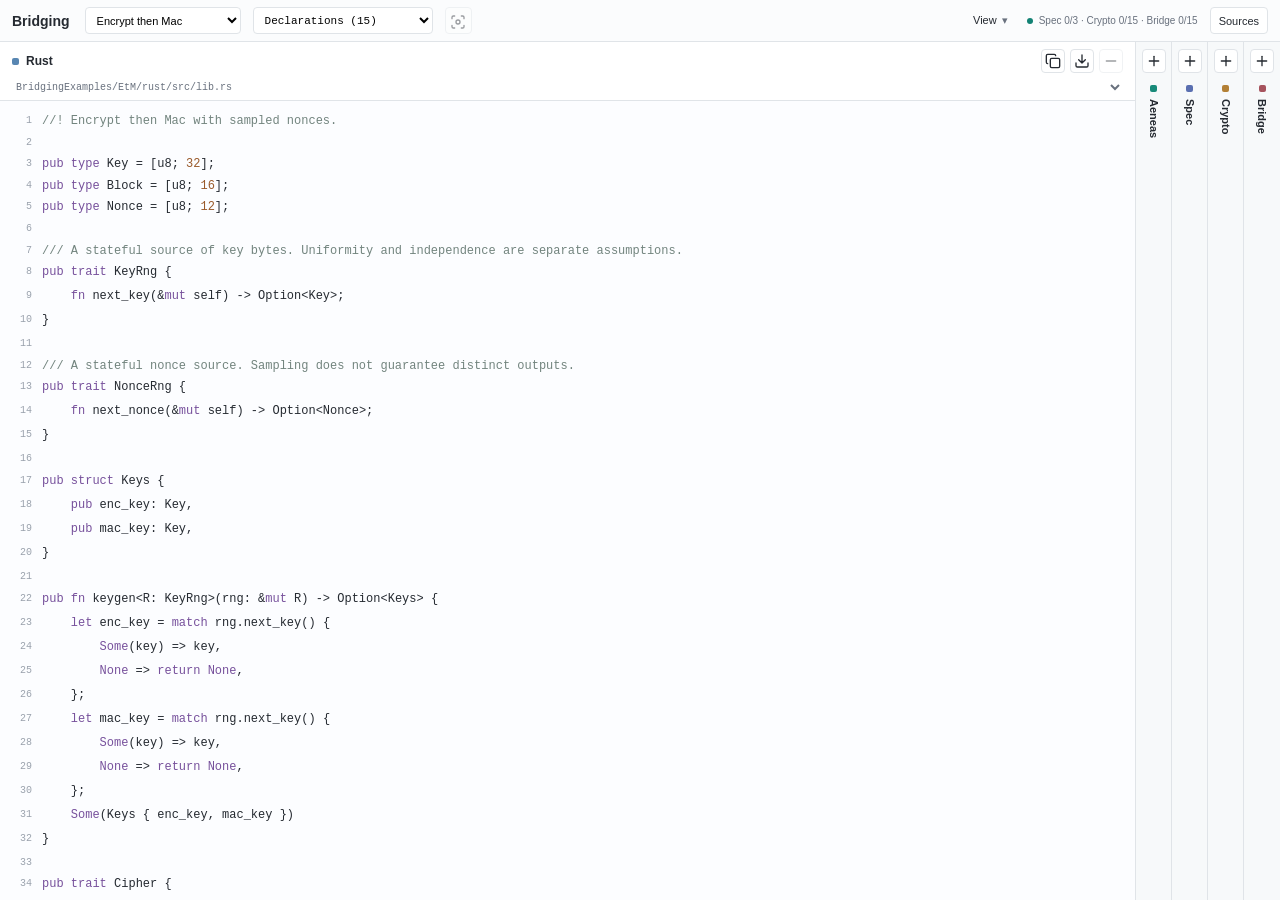
==== commit 89fb1f50: "Address review comments and document the explorer metadata - The check re-extracts each translated e" ====
--- a/explorer/site/etm/index.html
+++ b/explorer/site/etm/index.html
@@ -1006,7 +1006,7 @@
         <label class="font-size">Font size<input id="font-size" type="number" min="10" max="18" value="12" aria-label="Code font size"></label>
       </div>
     </details>
-    <span class="coverage" title="Atoms with a functional specification, a Crypto counterpart, and bridge evidence"><span class="status-dot"></span><span id="check-status"></span></span>
+    <span class="coverage" title="Functions with a functional specification; atoms with a Crypto counterpart and with bridge evidence"><span class="status-dot"></span><span id="check-status"></span></span>
     <button id="provenance" title="Source files, toolchain versions, and model notes">Sources</button>
   </header>
   <div class="workspace">
@@ -1020,8 +1020,8 @@
   <dialog id="provenance-dialog" aria-labelledby="provenance-title"><div class="dialog-head"><h2 id="provenance-title">Source provenance</h2><button id="close-dialog" title="Close provenance">Close</button></div><div id="provenance-body"></div></dialog>
   <div id="toast" role="status" hidden></div>
   <noscript>This source explorer requires JavaScript. The original Rust and Lean files remain available alongside this page.</noscript>
-  <script type="application/json" id="source-data">{"defaultExample":"EtM","examples":[{"id":"Smoke","crate":"smoke","name":"Smoke","dir":"BridgingExamples/Smoke","rust":"BridgingExamples/Smoke/rust","aeneas":"BridgingExamples/Smoke/Aeneas.lean","module":"BridgingExamples.Smoke.Aeneas","translation":"BridgingExamples/Smoke/translation.json","provenance":"BridgingExamples/Smoke/provenance.json","targets":[{"kind":["lib"],"crate_types":["lib"],"name":"smoke","src_path":"/Users/sergiu.bursuc/baif/Protocol Verification/bridges/bridging-examples-a/BridgingExamples/Smoke/rust/src/lib.rs","edition":"2021","doc":true,"doctest":true,"test":true}],"files":{"BridgingExamples/Smoke/rust/src/lib.rs":{"path":"BridgingExamples/Smoke/rust/src/lib.rs","stage":"rust","support":false,"text":"//! Byte identity for an extraction smoke test.\n\n/// Return the input byte.\npub fn identity_byte(value: u8) -> u8 {\n    value\n}\n","sha256":"0147f6c687ff4be9a7c3bcec2f8eaf359f515d46a1906775e92ddf88fc2c54c4","language":"rust"},"BridgingExamples/Smoke/Aeneas.lean":{"path":"BridgingExamples/Smoke/Aeneas.lean","stage":"aeneas","support":false,"text":"-- THIS FILE WAS AUTOMATICALLY GENERATED BY AENEAS\n-- [smoke]\nmodule\npublic import Aeneas\n@[expose] public section\nopen Aeneas Aeneas.Std Result ControlFlow Error\nset_option linter.dupNamespace false\nset_option linter.hashCommand false\nset_option linter.unusedVariables false\nset_option linter.style.whitespace false\nset_option linter.style.setOption false\nset_option linter.style.longLine false\nset_option linter.internalConstructors false\n\n/- You can set the `maxHeartbeats` value with the `-max-heartbeats` CLI option -/\nset_option maxHeartbeats 1000000\n\n/- You can set the `maxRecDepth` value with the `-max-recdepth` CLI option -/\nset_option maxRecDepth 2048\n\nnamespace smoke\n\n/-- [smoke::identity_byte]:\n    Source: 'src/lib.rs', lines 4:0-6:1\n    Visibility: public -/\ndef identity_byte (value : Std.U8) : Result Std.U8 := do\n  ok value\n\nend smoke\n","sha256":"7124c4f2df1bf254be13c95a91eb9902906511def24d0bb52545c4c1087ac59d","language":"lean"}},"declarations":[],"items":[{"id":"identity_byte","name":"identity_byte","leanName":"smoke.identity_byte","category":"functions","opaque":false,"implementation":null,"parent":null,"rust":{"file":"BridgingExamples/Smoke/rust/src/lib.rs","start":4,"end":6},"aeneas":{"file":"BridgingExamples/Smoke/Aeneas.lean","start":23,"end":27},"spec":[],"crypto":[],"bridge":[],"assumptions":[],"hypotheses":[]}],"extraction":"available","coverage":{"atoms":1,"spec":0,"crypto":0,"bridge":0,"checkedBridge":0},"revision":"16e2f3cbc994dff9b6ac5792ae01b87d17b20fd8","dirty":true,"repository":"https://github.com/sergiubur/bridging-examples","description":"Byte identity for an extraction smoke test.","versions":{"aeneas":"nightly-2026.10.26-da2b22e","charon":"0.1.299"},"external":[]},{"id":"ProbSmoke","crate":"prob_smoke","name":"Probabilistic Smoke","dir":"BridgingExamples/ProbSmoke","rust":"BridgingExamples/ProbSmoke/rust","aeneas":"BridgingExamples/ProbSmoke/Aeneas.lean","module":"BridgingExamples.ProbSmoke.Aeneas","translation":"BridgingExamples/ProbSmoke/translation.json","provenance":"BridgingExamples/ProbSmoke/provenance.json","targets":[{"kind":["lib"],"crate_types":["lib"],"name":"prob_smoke","src_path":"/Users/sergiu.bursuc/baif/Protocol Verification/bridges/bridging-examples-a/BridgingExamples/ProbSmoke/rust/src/lib.rs","edition":"2021","doc":true,"doctest":true,"test":true}],"files":{"BridgingExamples/ProbSmoke/rust/src/lib.rs":{"path":"BridgingExamples/ProbSmoke/rust/src/lib.rs","stage":"rust","support":false,"text":"//! Fill a buffer from an external random number generator.\n\nuse rand::RngCore;\n\n/// Fill the buffer with bytes from the generator.\npub fn fill_random\u003cR: RngCore>(rng: &mut R, buffer: &mut [u8]) {\n    rng.fill_bytes(buffer)\n}\n","sha256":"da058a037bacf0d7dbc18464d75503b165c7f5cbf34dadaa98984019ddf7165f","language":"rust"},"BridgingExamples/ProbSmoke/Aeneas.lean":{"path":"BridgingExamples/ProbSmoke/Aeneas.lean","stage":"aeneas","support":false,"text":"-- THIS FILE WAS AUTOMATICALLY GENERATED BY AENEAS\n-- [prob_smoke]\nmodule\npublic import Aeneas\n@[expose] public section\nopen Aeneas Aeneas.Std Result ControlFlow Error\nset_option linter.dupNamespace false\nset_option linter.hashCommand false\nset_option linter.unusedVariables false\nset_option linter.style.whitespace false\nset_option linter.style.setOption false\nset_option linter.style.longLine false\nset_option linter.internalConstructors false\n\n/- You can set the `maxHeartbeats` value with the `-max-heartbeats` CLI option -/\nset_option maxHeartbeats 1000000\n\n/- You can set the `maxRecDepth` value with the `-max-recdepth` CLI option -/\nset_option maxRecDepth 2048\n\nnamespace prob_smoke\n\n/-- Trait declaration: [rand_core::RngCore]\n    Source: '/cargo/registry/src/index.crates.io-1949cf8c6b5b557f/rand_core-0.9.5/src/lib.rs', lines 130:0-130:17\n    Name pattern: [rand_core::RngCore]\n    Visibility: public -/\n@[rust_trait \"rand_core::RngCore\"]\nstructure rand_core.RngCore (Self : Type _) where\n  next_u32 : Self → Result (Std.U32 × Self)\n  next_u64 : Self → Result (Std.U64 × Self)\n  fill_bytes : Self → Slice Std.U8 → Result (Self × (Slice Std.U8))\n\n/-- [prob_smoke::fill_random]:\n    Source: 'src/lib.rs', lines 6:0-8:1\n    Visibility: public -/\ndef fill_random\n  {R : Type _} (rand_coreRngCoreInst : rand_core.RngCore R) (rng : R)\n  (buffer : Slice Std.U8) :\n  Result (R × (Slice Std.U8))\n  := do\n  rand_coreRngCoreInst.fill_bytes rng buffer\n\nend prob_smoke\n","sha256":"30ba63f113bc80e467a4add4166cff695e81a1f6196a61b70bc359d9fbb27df7","language":"lean"}},"declarations":[],"items":[{"id":"fill_random","name":"fill_random","leanName":"prob_smoke.fill_random","category":"functions","opaque":false,"implementation":null,"parent":null,"rust":{"file":"BridgingExamples/ProbSmoke/rust/src/lib.rs","start":6,"end":8},"aeneas":{"file":"BridgingExamples/ProbSmoke/Aeneas.lean","start":33,"end":41},"spec":[],"crypto":[],"bridge":[],"assumptions":[],"hypotheses":[]}],"extraction":"available","coverage":{"atoms":1,"spec":0,"crypto":0,"bridge":0,"checkedBridge":0},"revision":"16e2f3cbc994dff9b6ac5792ae01b87d17b20fd8","dirty":true,"repository":"https://github.com/sergiubur/bridging-examples","description":"Fill a buffer from an external random number generator.","versions":{"aeneas":"nightly-2026.10.26-da2b22e","charon":"0.1.299"},"external":[{"name":"prob_smoke.rand_core.RngCore","category":"trait_decls"}]},{"id":"ByteMask","crate":"byte_mask","name":"Byte Mask","dir":"BridgingExamples/ByteMask","rust":"BridgingExamples/ByteMask/rust","aeneas":"BridgingExamples/ByteMask/Aeneas.lean","module":"BridgingExamples.ByteMask.Aeneas","translation":"BridgingExamples/ByteMask/translation.json","provenance":"BridgingExamples/ByteMask/provenance.json","targets":[{"kind":["lib"],"crate_types":["lib"],"name":"byte_mask","src_path":"/Users/sergiu.bursuc/baif/Protocol Verification/bridges/bridging-examples-a/BridgingExamples/ByteMask/rust/src/lib.rs","edition":"2021","doc":true,"doctest":true,"test":true}],"files":{"BridgingExamples/ByteMask/rust/src/lib.rs":{"path":"BridgingExamples/ByteMask/rust/src/lib.rs","stage":"rust","support":false,"text":"//! One-byte masking: a fresh random pad, combined with the value by XOR.\n\nuse rand::RngCore;\n\n/// Mask a byte with a fresh pad. Returns the pad and the masked byte.\npub fn mask\u003cR: RngCore>(rng: &mut R, value: u8) -> (u8, u8) {\n    let mut pad = [0u8; 1];\n    rng.fill_bytes(&mut pad);\n    (pad[0], value ^ pad[0])\n}\n\n/// Remove the pad from a masked byte.\npub fn unmask(pad: u8, masked: u8) -> u8 {\n    masked ^ pad\n}\n","sha256":"0bec7854b7952e410ed5dfaa85d0ea04308b89e30414d93a6fe23bf981da4a73","language":"rust"},"BridgingExamples/ByteMask/Aeneas.lean":{"path":"BridgingExamples/ByteMask/Aeneas.lean","stage":"aeneas","support":false,"text":"-- THIS FILE WAS AUTOMATICALLY GENERATED BY AENEAS\n-- [byte_mask]\nmodule\npublic import Aeneas\n@[expose] public section\nopen Aeneas Aeneas.Std Result ControlFlow Error\nset_option linter.dupNamespace false\nset_option linter.hashCommand false\nset_option linter.unusedVariables false\nset_option linter.style.whitespace false\nset_option linter.style.setOption false\nset_option linter.style.longLine false\nset_option linter.internalConstructors false\n\n/- You can set the `maxHeartbeats` value with the `-max-heartbeats` CLI option -/\nset_option maxHeartbeats 1000000\n\n/- You can set the `maxRecDepth` value with the `-max-recdepth` CLI option -/\nset_option maxRecDepth 2048\n\nnamespace byte_mask\n\n/-- Trait declaration: [rand_core::RngCore]\n    Source: '/cargo/registry/src/index.crates.io-1949cf8c6b5b557f/rand_core-0.9.5/src/lib.rs', lines 130:0-130:17\n    Name pattern: [rand_core::RngCore]\n    Visibility: public -/\n@[rust_trait \"rand_core::RngCore\"]\nstructure rand_core.RngCore (Self : Type _) where\n  next_u32 : Self → Result (Std.U32 × Self)\n  next_u64 : Self → Result (Std.U64 × Self)\n  fill_bytes : Self → Slice Std.U8 → Result (Self × (Slice Std.U8))\n\n/-- [byte_mask::mask]:\n    Source: 'src/lib.rs', lines 6:0-10:1\n    Visibility: public -/\ndef mask\n  {R : Type _} (rand_coreRngCoreInst : rand_core.RngCore R) (rng : R)\n  (value : Std.U8) :\n  Result ((Std.U8 × Std.U8) × R)\n  := do\n  let pad := Array.repeat 1#usize 0#u8\n  let (s, to_slice_mut_back) ← lift (Array.to_slice_mut pad)\n  let (rng1, s1) ← rand_coreRngCoreInst.fill_bytes rng s\n  let pad1 := to_slice_mut_back s1\n  let i ← Array.index_usize pad1 0#usize\n  let i1 ← lift (value ^^^ i)\n  ok ((i, i1), rng1)\n\n/-- [byte_mask::unmask]:\n    Source: 'src/lib.rs', lines 13:0-15:1\n    Visibility: public -/\ndef unmask (pad : Std.U8) (masked : Std.U8) : Result Std.U8 := do\n  ok (masked ^^^ pad)\n\nend byte_mask\n","sha256":"eeac50f757e01a50b2f927ca10a1ae98b7c03ebb91f3909b11d6411bb448dfe6","language":"lean"}},"declarations":[],"items":[{"id":"mask","name":"mask","leanName":"byte_mask.mask","category":"functions","opaque":false,"implementation":null,"parent":null,"rust":{"file":"BridgingExamples/ByteMask/rust/src/lib.rs","start":6,"end":10},"aeneas":{"file":"BridgingExamples/ByteMask/Aeneas.lean","start":33,"end":47},"spec":[],"crypto":[],"bridge":[],"assumptions":[],"hypotheses":[]},{"id":"unmask","name":"unmask","leanName":"byte_mask.unmask","category":"functions","opaque":false,"implementation":null,"parent":null,"rust":{"file":"BridgingExamples/ByteMask/rust/src/lib.rs","start":13,"end":15},"aeneas":{"file":"BridgingExamples/ByteMask/Aeneas.lean","start":49,"end":53},"spec":[],"crypto":[],"bridge":[],"assumptions":[],"hypotheses":[]}],"extraction":"available","coverage":{"atoms":2,"spec":0,"crypto":0,"bridge":0,"checkedBridge":0},"revision":"16e2f3cbc994dff9b6ac5792ae01b87d17b20fd8","dirty":true,"repository":"https://github.com/sergiubur/bridging-examples","description":"One-byte masking: a fresh random pad, combined with the value by XOR.","versions":{"aeneas":"nightly-2026.10.26-da2b22e","charon":"0.1.299"},"external":[{"name":"byte_mask.rand_core.RngCore","category":"trait_decls"}]},{"id":"Commitment","crate":"commitment","name":"Commitment","dir":"BridgingExamples/Commitment","rust":"BridgingExamples/Commitment/rust","aeneas":"BridgingExamples/Commitment/Aeneas.lean","module":"BridgingExamples.Commitment.Aeneas","translation":"BridgingExamples/Commitment/translation.json","provenance":"BridgingExamples/Commitment/provenance.json","targets":[{"kind":["lib"],"crate_types":["lib"],"name":"commitment","src_path":"/Users/sergiu.bursuc/baif/Protocol Verification/bridges/bridging-examples-a/BridgingExamples/Commitment/rust/src/lib.rs","edition":"2021","doc":true,"doctest":true,"test":true}],"files":{"BridgingExamples/Commitment/rust/src/lib.rs":{"path":"BridgingExamples/Commitment/rust/src/lib.rs","stage":"rust","support":false,"text":"//! Educational byte-sized salted-hash commitment.\n//!\n//! The interfaces impose no randomness or cryptographic security guarantee.\n//! Correctness across commit and verify requires hash calls to terminate\n//! successfully and return one fixed function of message and salt.\n//! An immutable receiver alone does not establish this requirement.\n\npub trait ByteRng {\n    fn next_u8(&mut self) -> u8;\n}\n\npub trait ByteHash {\n    fn hash(&self, message: u8, salt: u8) -> u8;\n}\n\npub struct Opening {\n    pub message: u8,\n    pub salt: u8,\n}\n\npub fn commit\u003cH: ByteHash, R: ByteRng>(\n    hash: &H,\n    rng: &mut R,\n    message: u8,\n) -> (u8, Opening) {\n    let salt = rng.next_u8();\n    let commitment = hash.hash(message, salt);\n    (commitment, Opening { message, salt })\n}\n\npub fn verify\u003cH: ByteHash>(\n    hash: &H,\n    commitment: u8,\n    opening: &Opening,\n) -> bool {\n    commitment == hash.hash(opening.message, opening.salt)\n}\n","sha256":"7dcd24c68995a9c85c1303108666d463ff7cdb50cb0b98b403e1bfbf5d7ec64e","language":"rust"},"BridgingExamples/Commitment/Aeneas.lean":{"path":"BridgingExamples/Commitment/Aeneas.lean","stage":"aeneas","support":false,"text":"-- THIS FILE WAS AUTOMATICALLY GENERATED BY AENEAS\n-- [commitment]\nmodule\npublic import Aeneas\n@[expose] public section\nopen Aeneas Aeneas.Std Result ControlFlow Error\nset_option linter.dupNamespace false\nset_option linter.hashCommand false\nset_option linter.unusedVariables false\nset_option linter.style.whitespace false\nset_option linter.style.setOption false\nset_option linter.style.longLine false\nset_option linter.internalConstructors false\n\n/- You can set the `maxHeartbeats` value with the `-max-heartbeats` CLI option -/\nset_option maxHeartbeats 1000000\n\n/- You can set the `maxRecDepth` value with the `-max-recdepth` CLI option -/\nset_option maxRecDepth 2048\n\nnamespace commitment\n\n/-- Trait declaration: [commitment::ByteRng]\n    Source: 'src/lib.rs', lines 8:0-10:1\n    Visibility: public -/\nstructure ByteRng (Self : Type _) where\n  next_u8 : Self → Result (Std.U8 × Self)\n\n/-- Trait declaration: [commitment::ByteHash]\n    Source: 'src/lib.rs', lines 12:0-14:1\n    Visibility: public -/\nstructure ByteHash (Self : Type _) where\n  hash : Self → Std.U8 → Std.U8 → Result Std.U8\n\n/-- [commitment::Opening]\n    Source: 'src/lib.rs', lines 16:0-19:1\n    Visibility: public -/\nstructure Opening where\n  message : Std.U8\n  salt : Std.U8\n\n/-- [commitment::commit]:\n    Source: 'src/lib.rs', lines 21:0-29:1\n    Visibility: public -/\ndef commit\n  {H : Type _} {R : Type _} (ByteHashInst : ByteHash H) (ByteRngInst : ByteRng\n  R) (hash : H) (rng : R) (message : Std.U8) :\n  Result ((Std.U8 × Opening) × R)\n  := do\n  let (salt, rng1) ← ByteRngInst.next_u8 rng\n  let commitment ← ByteHashInst.hash hash message salt\n  ok ((commitment, { message, salt }), rng1)\n\n/-- [commitment::verify]:\n    Source: 'src/lib.rs', lines 31:0-37:1\n    Visibility: public -/\ndef verify\n  {H : Type _} (ByteHashInst : ByteHash H) (hash : H) (commitment : Std.U8)\n  (opening : Opening) :\n  Result Bool\n  := do\n  let i ← ByteHashInst.hash hash opening.message opening.salt\n  ok (commitment = i)\n\nend commitment\n","sha256":"4f535588733ec29808b1ec846d435134b2804f67280747f9be48001a95048a06","language":"lean"}},"declarations":[],"items":[{"id":"commit","name":"commit","leanName":"commitment.commit","category":"functions","opaque":false,"implementation":null,"parent":null,"rust":{"file":"BridgingExamples/Commitment/rust/src/lib.rs","start":21,"end":29},"aeneas":{"file":"BridgingExamples/Commitment/Aeneas.lean","start":42,"end":52},"spec":[],"crypto":[],"bridge":[],"assumptions":[],"hypotheses":[]},{"id":"verify","name":"verify","leanName":"commitment.verify","category":"functions","opaque":false,"implementation":null,"parent":null,"rust":{"file":"BridgingExamples/Commitment/rust/src/lib.rs","start":31,"end":37},"aeneas":{"file":"BridgingExamples/Commitment/Aeneas.lean","start":54,"end":63},"spec":[],"crypto":[],"bridge":[],"assumptions":[],"hypotheses":[]},{"id":"Opening","name":"Opening","leanName":"commitment.Opening","category":"types","implementation":null,"parent":null,"rust":{"file":"BridgingExamples/Commitment/rust/src/lib.rs","start":16,"end":19},"aeneas":{"file":"BridgingExamples/Commitment/Aeneas.lean","start":35,"end":40},"spec":[],"crypto":[],"bridge":[],"assumptions":[],"hypotheses":[]},{"id":"ByteRng","name":"ByteRng","leanName":"commitment.ByteRng","category":"trait_decls","implementation":null,"parent":null,"rust":{"file":"BridgingExamples/Commitment/rust/src/lib.rs","start":8,"end":10},"aeneas":{"file":"BridgingExamples/Commitment/Aeneas.lean","start":23,"end":27},"spec":[],"crypto":[],"bridge":[],"assumptions":[],"hypotheses":[]},{"id":"ByteRng.next_u8","name":"ByteRng.next_u8","leanName":"commitment.ByteRng.next_u8","category":"trait_methods","opaque":false,"implementation":null,"parent":null,"trait":"commitment.ByteRng","external":false,"rust":{"file":"BridgingExamples/Commitment/rust/src/lib.rs","start":9,"end":9},"aeneas":{"file":"BridgingExamples/Commitment/Aeneas.lean","start":27,"end":27},"spec":[],"crypto":[],"bridge":[],"assumptions":[],"hypotheses":[]},{"id":"ByteHash","name":"ByteHash","leanName":"commitment.ByteHash","category":"trait_decls","implementation":null,"parent":null,"rust":{"file":"BridgingExamples/Commitment/rust/src/lib.rs","start":12,"end":14},"aeneas":{"file":"BridgingExamples/Commitment/Aeneas.lean","start":29,"end":33},"spec":[],"crypto":[],"bridge":[],"assumptions":[],"hypotheses":[]},{"id":"ByteHash.hash","name":"ByteHash.hash","leanName":"commitment.ByteHash.hash","category":"trait_methods","opaque":false,"implementation":null,"parent":null,"trait":"commitment.ByteHash","external":false,"rust":{"file":"BridgingExamples/Commitment/rust/src/lib.rs","start":13,"end":13},"aeneas":{"file":"BridgingExamples/Commitment/Aeneas.lean","start":33,"end":33},"spec":[],"crypto":[],"bridge":[],"assumptions":[],"hypotheses":[]}],"extraction":"available","coverage":{"atoms":7,"spec":5,"crypto":0,"bridge":0,"checkedBridge":0},"revision":"16e2f3cbc994dff9b6ac5792ae01b87d17b20fd8","dirty":true,"repository":"https://github.com/sergiubur/bridging-examples","description":"Educational byte-sized salted-hash commitment.","versions":{"aeneas":"nightly-2026.10.26-da2b22e","charon":"0.1.299"},"external":[]},{"id":"ModularMasking","crate":"modular_masking","name":"Modular Masking","dir":"BridgingExamples/ModularMasking","rust":"BridgingExamples/ModularMasking/rust","aeneas":"BridgingExamples/ModularMasking/Aeneas.lean","module":"BridgingExamples.ModularMasking.Aeneas","translation":"BridgingExamples/ModularMasking/translation.json","provenance":"BridgingExamples/ModularMasking/provenance.json","targets":[{"kind":["lib"],"crate_types":["lib"],"name":"modular_masking","src_path":"/Users/sergiu.bursuc/baif/Protocol Verification/bridges/bridging-examples-a/BridgingExamples/ModularMasking/rust/src/lib.rs","edition":"2021","doc":true,"doctest":true,"test":true}],"files":{"BridgingExamples/ModularMasking/rust/src/lib.rs":{"path":"BridgingExamples/ModularMasking/rust/src/lib.rs","stage":"rust","support":false,"text":"//! Sampling and additive masking modulo q.\n\nuse rand::{Rng, RngCore};\n\n/// Sample an integer in 0..q.\npub fn sample_range\u003cR: RngCore>(rng: &mut R, q: u32) -> u32 {\n    rng.random_range(0..q)\n}\n\n/// Sample a residue modulo q.\npub fn random_field\u003cR: RngCore>(rng: &mut R, q: u32) -> u32 {\n    sample_range(rng, q)\n}\n\n/// Add the value and pad modulo q, using a 64-bit intermediate sum.\npub fn field_mask(q: u32, value: u32, pad: u32) -> u32 {\n    ((value as u64 + pad as u64) % q as u64) as u32\n}\n\n/// Sample a pad in 0..q and add it to the input modulo q.\npub fn random_mask\u003cR: RngCore>(rng: &mut R, q: u32, value: u32) -> u32 {\n    let pad = random_field(rng, q);\n    field_mask(q, value, pad)\n}\n","sha256":"c3536326c8ee697bc21983f551d7fc89ad61bc56542570c3cd538a896811a5a3","language":"rust"},"BridgingExamples/ModularMasking/Aeneas.lean":{"path":"BridgingExamples/ModularMasking/Aeneas.lean","stage":"aeneas","support":false,"text":"-- THIS FILE WAS AUTOMATICALLY GENERATED BY AENEAS\n-- [modular_masking]\nmodule\npublic import Aeneas\n@[expose] public section\nopen Aeneas Aeneas.Std Result ControlFlow Error\nset_option linter.dupNamespace false\nset_option linter.hashCommand false\nset_option linter.unusedVariables false\nset_option linter.style.whitespace false\nset_option linter.style.setOption false\nset_option linter.style.longLine false\nset_option linter.internalConstructors false\n\n/- You can set the `maxHeartbeats` value with the `-max-heartbeats` CLI option -/\nset_option maxHeartbeats 1000000\n\n/- You can set the `maxRecDepth` value with the `-max-recdepth` CLI option -/\nset_option maxRecDepth 2048\n\n/- You can remove the following line by using the CLI option `-all-computable`: -/\nnoncomputable section\n\nnamespace modular_masking\n\n/-- Trait declaration: [rand_core::RngCore]\n    Source: '/cargo/registry/src/index.crates.io-1949cf8c6b5b557f/rand_core-0.9.5/src/lib.rs', lines 130:0-130:17\n    Name pattern: [rand_core::RngCore]\n    Visibility: public -/\n@[rust_trait \"rand_core::RngCore\"]\nstructure rand_core.RngCore (Self : Type _) where\n  next_u32 : Self → Result (Std.U32 × Self)\n  next_u64 : Self → Result (Std.U64 × Self)\n  fill_bytes : Self → Slice Std.U8 → Result (Self × (Slice Std.U8))\n\n/-- [modular_masking::sample_range]:\n    Source: 'src/lib.rs', lines 6:0-8:1\n    Visibility: public -/\naxiom sample_range\n  {R : Type _} (rand_coreRngCoreInst : rand_core.RngCore R) :\n  R → Std.U32 → Result (Std.U32 × R)\n\n/-- [modular_masking::random_field]:\n    Source: 'src/lib.rs', lines 11:0-13:1\n    Visibility: public -/\ndef random_field\n  {R : Type _} (rand_coreRngCoreInst : rand_core.RngCore R) (rng : R)\n  (q : Std.U32) :\n  Result (Std.U32 × R)\n  := do\n  sample_range rand_coreRngCoreInst rng q\n\n/-- [modular_masking::field_mask]:\n    Source: 'src/lib.rs', lines 16:0-18:1\n    Visibility: public -/\ndef field_mask\n  (q : Std.U32) (value : Std.U32) (pad : Std.U32) : Result Std.U32 := do\n  let i ← lift (UScalar.cast .U64 value)\n  let i1 ← lift (UScalar.cast .U64 pad)\n  let i2 ← i + i1\n  let i3 ← lift (UScalar.cast .U64 q)\n  let i4 ← i2 % i3\n  ok (UScalar.cast .U32 i4)\n\n/-- [modular_masking::random_mask]:\n    Source: 'src/lib.rs', lines 21:0-24:1\n    Visibility: public -/\ndef random_mask\n  {R : Type _} (rand_coreRngCoreInst : rand_core.RngCore R) (rng : R)\n  (q : Std.U32) (value : Std.U32) :\n  Result (Std.U32 × R)\n  := do\n  let (pad, rng1) ← random_field rand_coreRngCoreInst rng q\n  let i ← field_mask q value pad\n  ok (i, rng1)\n\nend modular_masking\n","sha256":"c2c7f42fd053df4f4515d4200ea62075c9ab282a531dd0cb5d9f8d7ae1e77a86","language":"lean"}},"declarations":[],"items":[{"id":"sample_range","name":"sample_range","leanName":"modular_masking.sample_range","category":"functions","opaque":true,"implementation":null,"parent":null,"rust":{"file":"BridgingExamples/ModularMasking/rust/src/lib.rs","start":6,"end":8},"aeneas":{"file":"BridgingExamples/ModularMasking/Aeneas.lean","start":36,"end":41},"spec":[],"crypto":[],"bridge":[],"assumptions":[],"hypotheses":[]},{"id":"random_field","name":"random_field","leanName":"modular_masking.random_field","category":"functions","opaque":false,"implementation":null,"parent":null,"rust":{"file":"BridgingExamples/ModularMasking/rust/src/lib.rs","start":11,"end":13},"aeneas":{"file":"BridgingExamples/ModularMasking/Aeneas.lean","start":43,"end":51},"spec":[],"crypto":[],"bridge":[],"assumptions":[],"hypotheses":[]},{"id":"field_mask","name":"field_mask","leanName":"modular_masking.field_mask","category":"functions","opaque":false,"implementation":null,"parent":null,"rust":{"file":"BridgingExamples/ModularMasking/rust/src/lib.rs","start":16,"end":18},"aeneas":{"file":"BridgingExamples/ModularMasking/Aeneas.lean","start":53,"end":63},"spec":[],"crypto":[],"bridge":[],"assumptions":[],"hypotheses":[]},{"id":"random_mask","name":"random_mask","leanName":"modular_masking.random_mask","category":"functions","opaque":false,"implementation":null,"parent":null,"rust":{"file":"BridgingExamples/ModularMasking/rust/src/lib.rs","start":21,"end":24},"aeneas":{"file":"BridgingExamples/ModularMasking/Aeneas.lean","start":65,"end":75},"spec":[],"crypto":[],"bridge":[],"assumptions":[],"hypotheses":[]}],"extraction":"available","coverage":{"atoms":4,"spec":0,"crypto":0,"bridge":0,"checkedBridge":0},"revision":"16e2f3cbc994dff9b6ac5792ae01b87d17b20fd8","dirty":true,"repository":"https://github.com/sergiubur/bridging-examples","description":"Sampling and additive masking modulo q.","versions":{"aeneas":"nightly-2026.10.26-da2b22e","charon":"0.1.299"},"external":[{"name":"modular_masking.rand_core.RngCore","category":"trait_decls"}]},{"id":"EtM","crate":"etm_intro","name":"Encrypt then Mac","itemAliases":{"encrypt_randomized":"encrypt"},"dir":"BridgingExamples/EtM","rust":"BridgingExamples/EtM/rust","aeneas":"BridgingExamples/EtM/Aeneas.lean","module":"BridgingExamples.EtM.Aeneas","translation":"BridgingExamples/EtM/translation.json","provenance":"BridgingExamples/EtM/provenance.json","targets":[{"kind":["lib"],"crate_types":["lib"],"name":"etm_intro","src_path":"/Users/sergiu.bursuc/baif/Protocol Verification/bridges/bridging-examples-a/BridgingExamples/EtM/rust/src/lib.rs","edition":"2021","doc":true,"doctest":true,"test":true}],"files":{"BridgingExamples/EtM/rust/src/lib.rs":{"path":"BridgingExamples/EtM/rust/src/lib.rs","stage":"rust","support":false,"text":"//! Encrypt then Mac with sampled nonces.\n\npub type Key = [u8; 32];\npub type Block = [u8; 16];\npub type Nonce = [u8; 12];\n\n/// A stateful source of key bytes. Uniformity and independence are separate assumptions.\npub trait KeyRng {\n    fn next_key(&mut self) -> Option\u003cKey>;\n}\n\n/// A stateful nonce source. Sampling does not guarantee distinct outputs.\npub trait NonceRng {\n    fn next_nonce(&mut self) -> Option\u003cNonce>;\n}\n\npub struct Keys {\n    pub enc_key: Key,\n    pub mac_key: Key,\n}\n\npub fn keygen\u003cR: KeyRng>(rng: &mut R) -> Option\u003cKeys> {\n    let enc_key = match rng.next_key() {\n        Some(key) => key,\n        None => return None,\n    };\n    let mac_key = match rng.next_key() {\n        Some(key) => key,\n        None => return None,\n    };\n    Some(Keys { enc_key, mac_key })\n}\n\npub trait Cipher {\n    fn encrypt(&self, key: &Key, nonce: &Nonce, message: &Block) -> Block;\n    fn decrypt(&self, key: &Key, nonce: &Nonce, ciphertext: &Block) -> Option\u003cBlock>;\n}\n\npub trait Mac {\n    fn authenticate(&self, key: &Key, nonce: &Nonce, ciphertext: &Block) -> Block;\n    fn verify(&self, key: &Key, nonce: &Nonce, ciphertext: &Block, tag: &Block) -> bool;\n}\n\npub struct Ciphertext {\n    pub nonce: Nonce,\n    pub body: Block,\n    pub tag: Block,\n}\n\n/// Draw a nonce, encrypt the message, and authenticate the nonce and ciphertext.\npub fn encrypt\u003cR: NonceRng, E: Cipher, M: Mac>(\n    rng: &mut R,\n    cipher: &E,\n    mac: &M,\n    enc_key: &Key,\n    mac_key: &Key,\n    message: &Block,\n) -> Option\u003cCiphertext> {\n    let nonce = match rng.next_nonce() {\n        Some(nonce) => nonce,\n        None => return None,\n    };\n    let body = cipher.encrypt(enc_key, &nonce, message);\n    let tag = mac.authenticate(mac_key, &nonce, &body);\n    Some(Ciphertext { nonce, body, tag })\n}\n\npub fn decrypt\u003cE: Cipher, M: Mac>(\n    cipher: &E,\n    mac: &M,\n    enc_key: &Key,\n    mac_key: &Key,\n    ciphertext: &Ciphertext,\n) -> Option\u003cBlock> {\n    if !mac.verify(\n        mac_key,\n        &ciphertext.nonce,\n        &ciphertext.body,\n        &ciphertext.tag,\n    ) {\n        return None;\n    }\n    cipher.decrypt(enc_key, &ciphertext.nonce, &ciphertext.body)\n}\n","sha256":"02b9a9373bca1cb9ca4e29edec9726cecb43954bc70992e7ada6e3d50445c6b4","language":"rust"},"BridgingExamples/EtM/Aeneas.lean":{"path":"BridgingExamples/EtM/Aeneas.lean","stage":"aeneas","support":false,"text":"-- THIS FILE WAS AUTOMATICALLY GENERATED BY AENEAS\n-- [etm_intro]\nmodule\npublic import Aeneas\n@[expose] public section\nopen Aeneas Aeneas.Std Result ControlFlow Error\nset_option linter.dupNamespace false\nset_option linter.hashCommand false\nset_option linter.unusedVariables false\nset_option linter.style.whitespace false\nset_option linter.style.setOption false\nset_option linter.style.longLine false\nset_option linter.internalConstructors false\n\n/- You can set the `maxHeartbeats` value with the `-max-heartbeats` CLI option -/\nset_option maxHeartbeats 1000000\n\n/- You can set the `maxRecDepth` value with the `-max-recdepth` CLI option -/\nset_option maxRecDepth 2048\n\nnamespace etm_intro\n\n/-- Trait declaration: [etm_intro::KeyRng]\n    Source: 'src/lib.rs', lines 8:0-10:1\n    Visibility: public -/\nstructure KeyRng (Self : Type _) where\n  next_key : Self → Result ((Option (Array Std.U8 32#usize)) × Self)\n\n/-- Trait declaration: [etm_intro::NonceRng]\n    Source: 'src/lib.rs', lines 13:0-15:1\n    Visibility: public -/\nstructure NonceRng (Self : Type _) where\n  next_nonce : Self → Result ((Option (Array Std.U8 12#usize)) × Self)\n\n/-- [etm_intro::Keys]\n    Source: 'src/lib.rs', lines 17:0-20:1\n    Visibility: public -/\nstructure Keys where\n  enc_key : Array Std.U8 32#usize\n  mac_key : Array Std.U8 32#usize\n\n/-- [etm_intro::keygen]:\n    Source: 'src/lib.rs', lines 22:0-32:1\n    Visibility: public -/\ndef keygen\n  {R : Type _} (KeyRngInst : KeyRng R) (rng : R) :\n  Result ((Option Keys) × R)\n  := do\n  let (o, rng1) ← KeyRngInst.next_key rng\n  match o with\n  | none => ok (none, rng1)\n  | some key =>\n    let (o1, rng2) ← KeyRngInst.next_key rng1\n    match o1 with\n    | none => ok (none, rng2)\n    | some key1 => ok (some { enc_key := key, mac_key := key1 }, rng2)\n\n/-- Trait declaration: [etm_intro::Cipher]\n    Source: 'src/lib.rs', lines 34:0-37:1\n    Visibility: public -/\nstructure Cipher (Self : Type _) where\n  encrypt : Self → Array Std.U8 32#usize → Array Std.U8 12#usize → Array\n    Std.U8 16#usize → Result (Array Std.U8 16#usize)\n  decrypt : Self → Array Std.U8 32#usize → Array Std.U8 12#usize → Array\n    Std.U8 16#usize → Result (Option (Array Std.U8 16#usize))\n\n/-- Trait declaration: [etm_intro::Mac]\n    Source: 'src/lib.rs', lines 39:0-42:1\n    Visibility: public -/\nstructure Mac (Self : Type _) where\n  authenticate : Self → Array Std.U8 32#usize → Array Std.U8 12#usize →\n    Array Std.U8 16#usize → Result (Array Std.U8 16#usize)\n  verify : Self → Array Std.U8 32#usize → Array Std.U8 12#usize → Array\n    Std.U8 16#usize → Array Std.U8 16#usize → Result Bool\n\n/-- [etm_intro::Ciphertext]\n    Source: 'src/lib.rs', lines 44:0-48:1\n    Visibility: public -/\nstructure Ciphertext where\n  nonce : Array Std.U8 12#usize\n  body : Array Std.U8 16#usize\n  tag : Array Std.U8 16#usize\n\n/-- [etm_intro::encrypt]:\n    Source: 'src/lib.rs', lines 51:0-66:1\n    Visibility: public -/\ndef encrypt\n  {R : Type _} {E : Type _} {M : Type _} (NonceRngInst : NonceRng R)\n  (CipherInst : Cipher E) (MacInst : Mac M) (rng : R) (cipher : E) (mac : M)\n  (enc_key : Array Std.U8 32#usize) (mac_key : Array Std.U8 32#usize)\n  (message : Array Std.U8 16#usize) :\n  Result ((Option Ciphertext) × R)\n  := do\n  let (o, rng1) ← NonceRngInst.next_nonce rng\n  match o with\n  | none => ok (none, rng1)\n  | some nonce =>\n    let body ← CipherInst.encrypt cipher enc_key nonce message\n    let tag ← MacInst.authenticate mac mac_key nonce body\n    ok (some { nonce, body, tag }, rng1)\n\n/-- [etm_intro::decrypt]:\n    Source: 'src/lib.rs', lines 68:0-84:1\n    Visibility: public -/\ndef decrypt\n  {E : Type _} {M : Type _} (CipherInst : Cipher E) (MacInst : Mac M)\n  (cipher : E) (mac : M) (enc_key : Array Std.U8 32#usize)\n  (mac_key : Array Std.U8 32#usize) (ciphertext : Ciphertext) :\n  Result (Option (Array Std.U8 16#usize))\n  := do\n  let b ←\n    MacInst.verify mac mac_key ciphertext.nonce ciphertext.body ciphertext.tag\n  if b\n  then CipherInst.decrypt cipher enc_key ciphertext.nonce ciphertext.body\n  else ok none\n\nend etm_intro\n","sha256":"64ba91f88c1f9757b7118569e78509eddcf04e74f17b73032564fd16c7301b17","language":"lean"}},"declarations":[],"items":[{"id":"keygen","name":"keygen","leanName":"etm_intro.keygen","category":"functions","opaque":false,"implementation":null,"parent":null,"rust":{"file":"BridgingExamples/EtM/rust/src/lib.rs","start":22,"end":32},"aeneas":{"file":"BridgingExamples/EtM/Aeneas.lean","start":42,"end":56},"spec":[],"crypto":[],"bridge":[],"assumptions":[],"hypotheses":[]},{"id":"encrypt","name":"encrypt","leanName":"etm_intro.encrypt","category":"functions","opaque":false,"implementation":null,"parent":null,"rust":{"file":"BridgingExamples/EtM/rust/src/lib.rs","start":51,"end":66},"aeneas":{"file":"BridgingExamples/EtM/Aeneas.lean","start":84,"end":100},"spec":[],"crypto":[],"bridge":[],"assumptions":[],"hypotheses":[]},{"id":"decrypt","name":"decrypt","leanName":"etm_intro.decrypt","category":"functions","opaque":false,"implementation":null,"parent":null,"rust":{"file":"BridgingExamples/EtM/rust/src/lib.rs","start":68,"end":84},"aeneas":{"file":"BridgingExamples/EtM/Aeneas.lean","start":102,"end":115},"spec":[],"crypto":[],"bridge":[],"assumptions":[],"hypotheses":[]},{"id":"Keys","name":"Keys","leanName":"etm_intro.Keys","category":"types","implementation":null,"parent":null,"rust":{"file":"BridgingExamples/EtM/rust/src/lib.rs","start":17,"end":20},"aeneas":{"file":"BridgingExamples/EtM/Aeneas.lean","start":35,"end":40},"spec":[],"crypto":[],"bridge":[],"assumptions":[],"hypotheses":[]},{"id":"Ciphertext","name":"Ciphertext","leanName":"etm_intro.Ciphertext","category":"types","implementation":null,"parent":null,"rust":{"file":"BridgingExamples/EtM/rust/src/lib.rs","start":44,"end":48},"aeneas":{"file":"BridgingExamples/EtM/Aeneas.lean","start":76,"end":82},"spec":[],"crypto":[],"bridge":[],"assumptions":[],"hypotheses":[]},{"id":"KeyRng","name":"KeyRng","leanName":"etm_intro.KeyRng","category":"trait_decls","implementation":null,"parent":null,"rust":{"file":"BridgingExamples/EtM/rust/src/lib.rs","start":8,"end":10},"aeneas":{"file":"BridgingExamples/EtM/Aeneas.lean","start":23,"end":27},"spec":[],"crypto":[],"bridge":[],"assumptions":[],"hypotheses":[]},{"id":"KeyRng.next_key","name":"KeyRng.next_key","leanName":"etm_intro.KeyRng.next_key","category":"trait_methods","opaque":false,"implementation":null,"parent":null,"trait":"etm_intro.KeyRng","external":false,"rust":{"file":"BridgingExamples/EtM/rust/src/lib.rs","start":9,"end":9},"aeneas":{"file":"BridgingExamples/EtM/Aeneas.lean","start":27,"end":27},"spec":[],"crypto":[],"bridge":[],"assumptions":[],"hypotheses":[]},{"id":"NonceRng","name":"NonceRng","leanName":"etm_intro.NonceRng","category":"trait_decls","implementation":null,"parent":null,"rust":{"file":"BridgingExamples/EtM/rust/src/lib.rs","start":13,"end":15},"aeneas":{"file":"BridgingExamples/EtM/Aeneas.lean","start":29,"end":33},"spec":[],"crypto":[],"bridge":[],"assumptions":[],"hypotheses":[]},{"id":"NonceRng.next_nonce","name":"NonceRng.next_nonce","leanName":"etm_intro.NonceRng.next_nonce","category":"trait_methods","opaque":false,"implementation":null,"parent":null,"trait":"etm_intro.NonceRng","external":false,"rust":{"file":"BridgingExamples/EtM/rust/src/lib.rs","start":14,"end":14},"aeneas":{"file":"BridgingExamples/EtM/Aeneas.lean","start":33,"end":33},"spec":[],"crypto":[],"bridge":[],"assumptions":[],"hypotheses":[]},{"id":"Cipher","name":"Cipher","leanName":"etm_intro.Cipher","category":"trait_decls","implementation":null,"parent":null,"rust":{"file":"BridgingExamples/EtM/rust/src/lib.rs","start":34,"end":37},"aeneas":{"file":"BridgingExamples/EtM/Aeneas.lean","start":58,"end":65},"spec":[],"crypto":[],"bridge":[],"assumptions":[],"hypotheses":[]},{"id":"Cipher.encrypt","name":"Cipher.encrypt","leanName":"etm_intro.Cipher.encrypt","category":"trait_methods","opaque":false,"implementation":null,"parent":null,"trait":"etm_intro.Cipher","external":false,"rust":{"file":"BridgingExamples/EtM/rust/src/lib.rs","start":35,"end":35},"aeneas":{"file":"BridgingExamples/EtM/Aeneas.lean","start":62,"end":62},"spec":[],"crypto":[],"bridge":[],"assumptions":[],"hypotheses":[]},{"id":"Cipher.decrypt","name":"Cipher.decrypt","leanName":"etm_intro.Cipher.decrypt","category":"trait_methods","opaque":false,"implementation":null,"parent":null,"trait":"etm_intro.Cipher","external":false,"rust":{"file":"BridgingExamples/EtM/rust/src/lib.rs","start":36,"end":36},"aeneas":{"file":"BridgingExamples/EtM/Aeneas.lean","start":64,"end":64},"spec":[],"crypto":[],"bridge":[],"assumptions":[],"hypotheses":[]},{"id":"Mac","name":"Mac","leanName":"etm_intro.Mac","category":"trait_decls","implementation":null,"parent":null,"rust":{"file":"BridgingExamples/EtM/rust/src/lib.rs","start":39,"end":42},"aeneas":{"file":"BridgingExamples/EtM/Aeneas.lean","start":67,"end":74},"spec":[],"crypto":[],"bridge":[],"assumptions":[],"hypotheses":[]},{"id":"Mac.authenticate","name":"Mac.authenticate","leanName":"etm_intro.Mac.authenticate","category":"trait_methods","opaque":false,"implementation":null,"parent":null,"trait":"etm_intro.Mac","external":false,"rust":{"file":"BridgingExamples/EtM/rust/src/lib.rs","start":40,"end":40},"aeneas":{"file":"BridgingExamples/EtM/Aeneas.lean","start":71,"end":71},"spec":[],"crypto":[],"bridge":[],"assumptions":[],"hypotheses":[]},{"id":"Mac.verify","name":"Mac.verify","leanName":"etm_intro.Mac.verify","category":"trait_methods","opaque":false,"implementation":null,"parent":null,"trait":"etm_intro.Mac","external":false,"rust":{"file":"BridgingExamples/EtM/rust/src/lib.rs","start":41,"end":41},"aeneas":{"file":"BridgingExamples/EtM/Aeneas.lean","start":73,"end":73},"spec":[],"crypto":[],"bridge":[],"assumptions":[],"hypotheses":[]}],"extraction":"available","coverage":{"atoms":15,"spec":12,"crypto":0,"bridge":0,"checkedBridge":0},"revision":"16e2f3cbc994dff9b6ac5792ae01b87d17b20fd8","dirty":true,"repository":"https://github.com/sergiubur/bridging-examples","description":"Encrypt then Mac with sampled nonces.","versions":{"aeneas":"nightly-2026.10.26-da2b22e","charon":"0.1.299"},"external":[]},{"id":"OneTimePad","crate":"one_time_pad","name":"One Time Pad","dir":"BridgingExamples/OneTimePad","rust":"BridgingExamples/OneTimePad/rust","aeneas":"BridgingExamples/OneTimePad/Aeneas.lean","module":"BridgingExamples.OneTimePad.Aeneas","translation":"BridgingExamples/OneTimePad/translation.json","provenance":"BridgingExamples/OneTimePad/provenance.json","targets":[{"kind":["lib"],"crate_types":["lib"],"name":"one_time_pad","src_path":"/Users/sergiu.bursuc/baif/Protocol Verification/bridges/bridging-examples-a/BridgingExamples/OneTimePad/rust/src/lib.rs","edition":"2021","doc":true,"doctest":true,"test":true}],"files":{"BridgingExamples/OneTimePad/rust/src/lib.rs":{"path":"BridgingExamples/OneTimePad/rust/src/lib.rs","stage":"rust","support":false,"text":"//! One-time pad encryption of 16-byte blocks.\n\nuse rand::CryptoRng;\n\npub type Block = [u8; 16];\npub type Key = [u8; 16];\n\n/// Fill a 16-byte key with RNG output.\npub fn sample_key\u003cR: CryptoRng>(rng: &mut R) -> Key {\n    let mut key = [0u8; 16];\n    rng.fill_bytes(&mut key);\n    key\n}\n\npub fn keygen\u003cR: CryptoRng>(rng: &mut R) -> Option\u003cKey> {\n    Some(sample_key(rng))\n}\n\npub fn encrypt(key: &Key, message: &Block) -> Block {\n    let mut ciphertext = [0u8; 16];\n    let mut i = 0;\n    while i \u003c 16 {\n        ciphertext[i] = key[i] ^ message[i];\n        i += 1;\n    }\n    ciphertext\n}\n\npub fn decrypt(key: &Key, ciphertext: &Block) -> Block {\n    encrypt(key, ciphertext)\n}\n","sha256":"ccca8cb627a9339038f600530757a401d021417b1aed7dd0b4308cad64595674","language":"rust"},"BridgingExamples/OneTimePad/Aeneas.lean":{"path":"BridgingExamples/OneTimePad/Aeneas.lean","stage":"aeneas","support":false,"text":"-- THIS FILE WAS AUTOMATICALLY GENERATED BY AENEAS\n-- [one_time_pad]\nmodule\npublic import Aeneas\n@[expose] public section\nopen Aeneas Aeneas.Std Result ControlFlow Error\nset_option linter.dupNamespace false\nset_option linter.hashCommand false\nset_option linter.unusedVariables false\nset_option linter.style.whitespace false\nset_option linter.style.setOption false\nset_option linter.style.longLine false\nset_option linter.internalConstructors false\n\n/- You can set the `maxHeartbeats` value with the `-max-heartbeats` CLI option -/\nset_option maxHeartbeats 1000000\n\n/- You can set the `maxRecDepth` value with the `-max-recdepth` CLI option -/\nset_option maxRecDepth 2048\n\nnamespace one_time_pad\n\n/-- Trait declaration: [rand_core::RngCore]\n    Source: '/cargo/registry/src/index.crates.io-1949cf8c6b5b557f/rand_core-0.9.5/src/lib.rs', lines 130:0-130:17\n    Name pattern: [rand_core::RngCore]\n    Visibility: public -/\n@[rust_trait \"rand_core::RngCore\"]\nstructure rand_core.RngCore (Self : Type _) where\n  next_u32 : Self → Result (Std.U32 × Self)\n  next_u64 : Self → Result (Std.U64 × Self)\n  fill_bytes : Self → Slice Std.U8 → Result (Self × (Slice Std.U8))\n\n/-- Trait declaration: [rand_core::CryptoRng]\n    Source: '/cargo/registry/src/index.crates.io-1949cf8c6b5b557f/rand_core-0.9.5/src/lib.rs', lines 204:0-204:28\n    Name pattern: [rand_core::CryptoRng]\n    Visibility: public -/\n@[rust_trait \"rand_core::CryptoRng\" (parentClauses := [\"RngCoreInst\"])]\nstructure rand_core.CryptoRng (Self : Type _) where\n  RngCoreInst : rand_core.RngCore Self\n\n/-- [one_time_pad::sample_key]:\n    Source: 'src/lib.rs', lines 9:0-13:1\n    Visibility: public -/\ndef sample_key\n  {R : Type _} (rand_coreCryptoRngInst : rand_core.CryptoRng R) (rng : R) :\n  Result ((Array Std.U8 16#usize) × R)\n  := do\n  let key := Array.repeat 16#usize 0#u8\n  let (s, to_slice_mut_back) ← lift (Array.to_slice_mut key)\n  let (rng1, s1) ← rand_coreCryptoRngInst.RngCoreInst.fill_bytes rng s\n  let key1 := to_slice_mut_back s1\n  ok (key1, rng1)\n\n/-- [one_time_pad::keygen]:\n    Source: 'src/lib.rs', lines 15:0-17:1\n    Visibility: public -/\ndef keygen\n  {R : Type _} (rand_coreCryptoRngInst : rand_core.CryptoRng R) (rng : R) :\n  Result ((Option (Array Std.U8 16#usize)) × R)\n  := do\n  let (a, rng1) ← sample_key rand_coreCryptoRngInst rng\n  ok (some a, rng1)\n\n/-- [one_time_pad::encrypt]: loop body 0:\n    Source: 'src/lib.rs', lines 22:4-25:5\n    Visibility: public -/\n@[rust_loop_body]\ndef encrypt_loop.body\n  (key : Array Std.U8 16#usize) (message : Array Std.U8 16#usize)\n  (ciphertext : Array Std.U8 16#usize) (i : Std.Usize) :\n  Result (ControlFlow ((Array Std.U8 16#usize) × Std.Usize) (Array Std.U8\n    16#usize))\n  := do\n  if i \u003c 16#usize\n  then\n    let i1 ← Array.index_usize key i\n    let i2 ← Array.index_usize message i\n    let i3 ← lift (i1 ^^^ i2)\n    let a ← Array.update ciphertext i i3\n    let i4 ← i + 1#usize\n    ok (cont (a, i4))\n  else ok (done ciphertext)\n\n/-- [one_time_pad::encrypt]: loop 0:\n    Source: 'src/lib.rs', lines 22:4-25:5\n    Visibility: public -/\n@[rust_loop]\ndef encrypt_loop\n  (key : Array Std.U8 16#usize) (message : Array Std.U8 16#usize)\n  (ciphertext : Array Std.U8 16#usize) (i : Std.Usize) :\n  Result (Array Std.U8 16#usize)\n  := do\n  loop\n    (fun (ciphertext1, i1) => encrypt_loop.body key message ciphertext1 i1)\n    (ciphertext, i)\n\n/-- [one_time_pad::encrypt]:\n    Source: 'src/lib.rs', lines 19:0-27:1\n    Visibility: public -/\ndef encrypt\n  (key : Array Std.U8 16#usize) (message : Array Std.U8 16#usize) :\n  Result (Array Std.U8 16#usize)\n  := do\n  let ciphertext := Array.repeat 16#usize 0#u8\n  encrypt_loop key message ciphertext 0#usize\n\n/-- [one_time_pad::decrypt]:\n    Source: 'src/lib.rs', lines 29:0-31:1\n    Visibility: public -/\ndef decrypt\n  (key : Array Std.U8 16#usize) (ciphertext : Array Std.U8 16#usize) :\n  Result (Array Std.U8 16#usize)\n  := do\n  encrypt key ciphertext\n\nend one_time_pad\n","sha256":"eda479d1749b5a8d2227aa20a5d7e1f6e8f313554649e25e4f9a9c079ba8e0a2","language":"lean"}},"declarations":[],"items":[{"id":"sample_key","name":"sample_key","leanName":"one_time_pad.sample_key","category":"functions","opaque":false,"implementation":null,"parent":null,"rust":{"file":"BridgingExamples/OneTimePad/rust/src/lib.rs","start":9,"end":13},"aeneas":{"file":"BridgingExamples/OneTimePad/Aeneas.lean","start":41,"end":52},"spec":[],"crypto":[],"bridge":[],"assumptions":[],"hypotheses":[]},{"id":"keygen","name":"keygen","leanName":"one_time_pad.keygen","category":"functions","opaque":false,"implementation":null,"parent":null,"rust":{"file":"BridgingExamples/OneTimePad/rust/src/lib.rs","start":15,"end":17},"aeneas":{"file":"BridgingExamples/OneTimePad/Aeneas.lean","start":54,"end":62},"spec":[],"crypto":[],"bridge":[],"assumptions":[],"hypotheses":[]},{"id":"encrypt_loop.body","name":"encrypt_loop.body","leanName":"one_time_pad.encrypt_loop.body","category":"functions","opaque":false,"implementation":null,"parent":"one_time_pad.encrypt","rust":{"file":"BridgingExamples/OneTimePad/rust/src/lib.rs","start":22,"end":25},"aeneas":{"file":"BridgingExamples/OneTimePad/Aeneas.lean","start":64,"end":82},"spec":[],"crypto":[],"bridge":[],"assumptions":[],"hypotheses":[]},{"id":"encrypt_loop","name":"encrypt_loop","leanName":"one_time_pad.encrypt_loop","category":"functions","opaque":false,"implementation":null,"parent":"one_time_pad.encrypt","rust":{"file":"BridgingExamples/OneTimePad/rust/src/lib.rs","start":22,"end":25},"aeneas":{"file":"BridgingExamples/OneTimePad/Aeneas.lean","start":84,"end":95},"spec":[],"crypto":[],"bridge":[],"assumptions":[],"hypotheses":[]},{"id":"encrypt","name":"encrypt","leanName":"one_time_pad.encrypt","category":"functions","opaque":false,"implementation":null,"parent":null,"rust":{"file":"BridgingExamples/OneTimePad/rust/src/lib.rs","start":19,"end":27},"aeneas":{"file":"BridgingExamples/OneTimePad/Aeneas.lean","start":97,"end":105},"spec":[],"crypto":[],"bridge":[],"assumptions":[],"hypotheses":[]},{"id":"decrypt","name":"decrypt","leanName":"one_time_pad.decrypt","category":"functions","opaque":false,"implementation":null,"parent":null,"rust":{"file":"BridgingExamples/OneTimePad/rust/src/lib.rs","start":29,"end":31},"aeneas":{"file":"BridgingExamples/OneTimePad/Aeneas.lean","start":107,"end":114},"spec":[],"crypto":[],"bridge":[],"assumptions":[],"hypotheses":[]}],"extraction":"available","coverage":{"atoms":6,"spec":0,"crypto":0,"bridge":0,"checkedBridge":0},"revision":"16e2f3cbc994dff9b6ac5792ae01b87d17b20fd8","dirty":true,"repository":"https://github.com/sergiubur/bridging-examples","description":"One-time pad encryption of 16-byte blocks.","versions":{"aeneas":"nightly-2026.10.26-da2b22e","charon":"0.1.299"},"external":[{"name":"one_time_pad.rand_core.RngCore","category":"trait_decls"},{"name":"one_time_pad.rand_core.CryptoRng","category":"trait_decls"}]},{"id":"LazyOracle","crate":"lazy_oracle","name":"Lazy Oracle","dir":"BridgingExamples/LazyOracle","rust":"BridgingExamples/LazyOracle/rust","aeneas":"BridgingExamples/LazyOracle/Aeneas.lean","module":"BridgingExamples.LazyOracle.Aeneas","translation":"BridgingExamples/LazyOracle/translation.json","provenance":"BridgingExamples/LazyOracle/provenance.json","targets":[{"kind":["lib"],"crate_types":["lib"],"name":"lazy_oracle","src_path":"/Users/sergiu.bursuc/baif/Protocol Verification/bridges/bridging-examples-a/BridgingExamples/LazyOracle/rust/src/lib.rs","edition":"2021","doc":true,"doctest":true,"test":true}],"files":{"BridgingExamples/LazyOracle/rust/src/lib.rs":{"path":"BridgingExamples/LazyOracle/rust/src/lib.rs","stage":"rust","support":false,"text":"//! A finite lazy oracle with a generic mutable RNG interface.\n\n/// A source of bytes. This interface makes no randomness guarantee.\npub trait ByteRng {\n    fn next_u8(&mut self) -> u8;\n}\n\npub struct LazyOracle {\n    pub false_value: Option\u003cu8>,\n    pub true_value: Option\u003cu8>,\n}\n\nimpl LazyOracle {\n    pub fn new() -> Self {\n        Self {\n            false_value: None,\n            true_value: None,\n        }\n    }\n\n    pub fn query\u003cR: ByteRng>(&mut self, key: bool, rng: &mut R) -> u8 {\n        let cached = if key {\n            self.true_value\n        } else {\n            self.false_value\n        };\n        match cached {\n            Some(value) => value,\n            None => {\n                let value = rng.next_u8();\n                if key {\n                    self.true_value = Some(value);\n                } else {\n                    self.false_value = Some(value);\n                }\n                value\n            }\n        }\n    }\n}\n\n/// A deterministic fixture that consumes at most two supplied entropy bytes.\npub struct TwoByteRng {\n    pub next: Option\u003cu8>,\n    pub tail: Option\u003cu8>,\n}\n\nimpl TwoByteRng {\n    pub fn new(first: u8, second: u8) -> Self {\n        Self {\n            next: Some(first),\n            tail: Some(second),\n        }\n    }\n}\n\nimpl ByteRng for TwoByteRng {\n    fn next_u8(&mut self) -> u8 {\n        match self.next {\n            Some(value) => {\n                self.next = self.tail;\n                self.tail = None;\n                value\n            }\n            None => panic!(\"entropy exhausted\"),\n        }\n    }\n}\n","sha256":"d714f21aaafe77055944d67b376823ae39655ea602e7e6354edd9cef6ad9cd42","language":"rust"},"BridgingExamples/LazyOracle/Aeneas.lean":{"path":"BridgingExamples/LazyOracle/Aeneas.lean","stage":"aeneas","support":false,"text":"-- THIS FILE WAS AUTOMATICALLY GENERATED BY AENEAS\n-- [lazy_oracle]\nmodule\npublic import Aeneas\n@[expose] public section\nopen Aeneas Aeneas.Std Result ControlFlow Error\nset_option linter.dupNamespace false\nset_option linter.hashCommand false\nset_option linter.unusedVariables false\nset_option linter.style.whitespace false\nset_option linter.style.setOption false\nset_option linter.style.longLine false\nset_option linter.internalConstructors false\n\n/- You can set the `maxHeartbeats` value with the `-max-heartbeats` CLI option -/\nset_option maxHeartbeats 1000000\n\n/- You can set the `maxRecDepth` value with the `-max-recdepth` CLI option -/\nset_option maxRecDepth 2048\n\nnamespace lazy_oracle\n\n/-- Trait declaration: [lazy_oracle::ByteRng]\n    Source: 'src/lib.rs', lines 4:0-6:1\n    Visibility: public -/\nstructure ByteRng (Self : Type _) where\n  next_u8 : Self → Result (Std.U8 × Self)\n\n/-- [lazy_oracle::LazyOracle]\n    Source: 'src/lib.rs', lines 8:0-11:1\n    Visibility: public -/\nstructure LazyOracle where\n  false_value : Option Std.U8\n  true_value : Option Std.U8\n\n/-- [lazy_oracle::{lazy_oracle::LazyOracle}::new]:\n    Source: 'src/lib.rs', lines 14:4-19:5\n    Visibility: public -/\ndef LazyOracle.new : Result LazyOracle := do\n  ok { false_value := none, true_value := none }\n\n/-- [lazy_oracle::{lazy_oracle::LazyOracle}::query]:\n    Source: 'src/lib.rs', lines 21:4-39:5\n    Visibility: public -/\ndef LazyOracle.query\n  {R : Type _} (ByteRngInst : ByteRng R) (self : LazyOracle) (key : Bool)\n  (rng : R) :\n  Result (Std.U8 × LazyOracle × R)\n  := do\n  let cached ← if key\n                 then ok self.true_value\n                 else ok self.false_value\n  match cached with\n  | none =>\n    let (value, rng1) ← ByteRngInst.next_u8 rng\n    if key\n    then ok (value, { self with true_value := (some value) }, rng1)\n    else ok (value, { self with false_value := (some value) }, rng1)\n  | some value => ok (value, self, rng)\n\n/-- [lazy_oracle::TwoByteRng]\n    Source: 'src/lib.rs', lines 43:0-46:1\n    Visibility: public -/\nstructure TwoByteRng where\n  next : Option Std.U8\n  tail : Option Std.U8\n\n/-- [lazy_oracle::{lazy_oracle::TwoByteRng}::new]:\n    Source: 'src/lib.rs', lines 49:4-54:5\n    Visibility: public -/\ndef TwoByteRng.new (first : Std.U8) (second : Std.U8) : Result TwoByteRng := do\n  ok { next := (some first), tail := (some second) }\n\n/-- [lazy_oracle::{impl lazy_oracle::ByteRng for lazy_oracle::TwoByteRng}::next_u8]:\n    Source: 'src/lib.rs', lines 58:4-67:5\n    Visibility: public -/\ndef TwoByteRng.Insts.Lazy_oracleByteRng.next_u8\n  (self : TwoByteRng) : Result (Std.U8 × TwoByteRng) := do\n  match self.next with\n  | none => fail panic\n  | some value => ok (value, { next := self.tail, tail := none })\n\n/-- Trait implementation: [lazy_oracle::{impl lazy_oracle::ByteRng for lazy_oracle::TwoByteRng}]\n    Source: 'src/lib.rs', lines 57:0-68:1 -/\n@[reducible]\ndef TwoByteRng.Insts.Lazy_oracleByteRng : ByteRng TwoByteRng := {\n  next_u8 := TwoByteRng.Insts.Lazy_oracleByteRng.next_u8\n}\n\nend lazy_oracle\n","sha256":"95a47701bb082b36ce1aed9d75d4a387837aaf7a90e8739938f3090d2854eaaf","language":"lean"}},"declarations":[],"items":[{"id":"LazyOracle.new","name":"LazyOracle.new","leanName":"lazy_oracle.LazyOracle.new","category":"functions","opaque":false,"implementation":null,"parent":null,"rust":{"file":"BridgingExamples/LazyOracle/rust/src/lib.rs","start":14,"end":19},"aeneas":{"file":"BridgingExamples/LazyOracle/Aeneas.lean","start":36,"end":40},"spec":[],"crypto":[],"bridge":[],"assumptions":[],"hypotheses":[]},{"id":"LazyOracle.query","name":"LazyOracle.query","leanName":"lazy_oracle.LazyOracle.query","category":"functions","opaque":false,"implementation":null,"parent":null,"rust":{"file":"BridgingExamples/LazyOracle/rust/src/lib.rs","start":21,"end":39},"aeneas":{"file":"BridgingExamples/LazyOracle/Aeneas.lean","start":42,"end":59},"spec":[],"crypto":[],"bridge":[],"assumptions":[],"hypotheses":[]},{"id":"TwoByteRng.new","name":"TwoByteRng.new","leanName":"lazy_oracle.TwoByteRng.new","category":"functions","opaque":false,"implementation":null,"parent":null,"rust":{"file":"BridgingExamples/LazyOracle/rust/src/lib.rs","start":49,"end":54},"aeneas":{"file":"BridgingExamples/LazyOracle/Aeneas.lean","start":68,"end":72},"spec":[],"crypto":[],"bridge":[],"assumptions":[],"hypotheses":[]},{"id":"TwoByteRng.Insts.Lazy_oracleByteRng.next_u8","name":"TwoByteRng.Insts.Lazy_oracleByteRng.next_u8","leanName":"lazy_oracle.TwoByteRng.Insts.Lazy_oracleByteRng.next_u8","category":"functions","opaque":false,"implementation":"lazy_oracle.TwoByteRng.Insts.Lazy_oracleByteRng","parent":null,"rust":{"file":"BridgingExamples/LazyOracle/rust/src/lib.rs","start":58,"end":67},"aeneas":{"file":"BridgingExamples/LazyOracle/Aeneas.lean","start":74,"end":81},"spec":[],"crypto":[],"bridge":[],"assumptions":[],"hypotheses":[]},{"id":"LazyOracle","name":"LazyOracle","leanName":"lazy_oracle.LazyOracle","category":"types","implementation":null,"parent":null,"rust":{"file":"BridgingExamples/LazyOracle/rust/src/lib.rs","start":8,"end":11},"aeneas":{"file":"BridgingExamples/LazyOracle/Aeneas.lean","start":29,"end":34},"spec":[],"crypto":[],"bridge":[],"assumptions":[],"hypotheses":[]},{"id":"TwoByteRng","name":"TwoByteRng","leanName":"lazy_oracle.TwoByteRng","category":"types","implementation":null,"parent":null,"rust":{"file":"BridgingExamples/LazyOracle/rust/src/lib.rs","start":43,"end":46},"aeneas":{"file":"BridgingExamples/LazyOracle/Aeneas.lean","start":61,"end":66},"spec":[],"crypto":[],"bridge":[],"assumptions":[],"hypotheses":[]},{"id":"ByteRng","name":"ByteRng","leanName":"lazy_oracle.ByteRng","category":"trait_decls","implementation":null,"parent":null,"rust":{"file":"BridgingExamples/LazyOracle/rust/src/lib.rs","start":4,"end":6},"aeneas":{"file":"BridgingExamples/LazyOracle/Aeneas.lean","start":23,"end":27},"spec":[],"crypto":[],"bridge":[],"assumptions":[],"hypotheses":[]},{"id":"ByteRng.next_u8","name":"ByteRng.next_u8","leanName":"lazy_oracle.ByteRng.next_u8","category":"trait_methods","opaque":false,"implementation":null,"parent":null,"trait":"lazy_oracle.ByteRng","external":false,"rust":{"file":"BridgingExamples/LazyOracle/rust/src/lib.rs","start":5,"end":5},"aeneas":{"file":"BridgingExamples/LazyOracle/Aeneas.lean","start":27,"end":27},"spec":[],"crypto":[],"bridge":[],"assumptions":[],"hypotheses":[]},{"id":"TwoByteRng.Insts.Lazy_oracleByteRng","name":"TwoByteRng.Insts.Lazy_oracleByteRng","leanName":"lazy_oracle.TwoByteRng.Insts.Lazy_oracleByteRng","category":"trait_impls","implementation":null,"parent":null,"rust":{"file":"BridgingExamples/LazyOracle/rust/src/lib.rs","start":57,"end":68},"aeneas":{"file":"BridgingExamples/LazyOracle/Aeneas.lean","start":83,"end":88},"spec":[],"crypto":[],"bridge":[],"assumptions":[],"hypotheses":[]}],"extraction":"available","coverage":{"atoms":9,"spec":5,"crypto":0,"bridge":0,"checkedBridge":0},"revision":"16e2f3cbc994dff9b6ac5792ae01b87d17b20fd8","dirty":true,"repository":"https://github.com/sergiubur/bridging-examples","description":"A finite lazy oracle with a generic mutable RNG interface.","versions":{"aeneas":"nightly-2026.10.26-da2b22e","charon":"0.1.299"},"external":[]}],"lean":"leanprover/lean4:v4.35.0","references":[{"path":"VCVio/OracleComp/ProbComp.lean","url":"https://github.com/Verified-zkEVM/VCVio/blob/2567392aabfcf1c29a8a7958e4f750829952d83f/VCVio/OracleComp/ProbComp.lean"},{"path":"VCVio/EvalDist/EvalDistEq.lean","url":"https://github.com/Verified-zkEVM/VCVio/blob/2567392aabfcf1c29a8a7958e4f750829952d83f/VCVio/EvalDist/EvalDistEq.lean"},{"path":"VCVio/OracleComp/QueryTracking/RandomOracle/EagerTable.lean","url":"https://github.com/Verified-zkEVM/VCVio/blob/2567392aabfcf1c29a8a7958e4f750829952d83f/VCVio/OracleComp/QueryTracking/RandomOracle/EagerTable.lean"}]}</script>
-  <script type="application/octet-stream" id="verso-data">7L1bc9tIki/+VRCaONOSV6Rwv3C3Hat2q8eOtt0dlnomOiy3CJElEUcgwAFAS2qv3zY6YuO8TEzExjz/n8/T7Hmct5n3+RD9Sf6RVSAJkiBFVuFSIKsf3LZEFhJZWVl5+WXmp4Mbz0fxQefTwVeR17/1gtuzB3c48lF8cj4M79DJKQqQG7d95AYHnfcH/xaP3EDq+W4cf3l50AuHQxQkUh/53tBLUCQl4R0KLg+kvpu4rWsv6HvB7ZeXB5cHz1utfzuBLz/PX8L3ArTm29LFy1fn0jevXp9Jfzg9l05/uPjuzenFqxenr1//KP3u7O3Zu9OLs6+lr36UTs/enp2e5z7LCxIUtRL0kFwePE8/cXB88PSHanvr9zFswocy3+YOPd6HUX8VFXf3rbDXa71GbtD+3o1iFLXfhP2xj9pD/L+Lu5apXh48J//iklBvOAqjpGU6lwfPR+Nr3+s9TaZUHgnk77QkED63Ane4UnAyH2mR43t58Jz8pcz9GQd3QXgfrBHnf39fEFdfhMOhG/TbMeolXhi8RG4fRS1Hvjx4jh5GYZwvh6Nx0EvGLnxDuo7c3h1Kinnmh+rkaQ0VVYv2AimYCPK1jyiKw9Yg/IiiLy+XLpY2vljaRCA7QHm6Al/KY/J64QgFLUUxaF5OuTx4Dt+n3ZSnj9Smx5pt/fZ50i/vGe9QPPaT8tZ/EQZJFPrf+OF9eQ85i6Iw4lOCY5RchSN8RhVTo5FjFR/SySq0TCTfXvUCKYU+XqjdH4/eukMUj9weoqFYuzx4nrNUHdqxCObfuH6MuJcuVZabIV0DNx6k9NMQrM+EK7NSrbLFwPqGyJZmNkO2xsE4Rv3fu5HnXvsopiHamMnXwmr1yhj9FjRExqyGyFicPPqofT/wEvob0pwJ2eJy9UqZteNSpilWk6QsRsl3+Mc0RFuLQjZdrVYZY9iChsiY0SgZ88Pg9rUXUOkxe1HEJovVK2HGrkuY05C7Ev8ZuP6LMIiTaNxLwojKKHNmcpa3ZL3S5vB0Z5acUjlZn1K59sPe3bqcyo/hWOq5gRRD+HeApO7QfXiJ3Ci5Rm4Sd6WPrj9G0r2XDMivW0P3oTXIfODF61dSKoHs+aET7k+6oeqcn/S5DaSK00IUem4VWnp92G/Xl4Lx8Hrtxisy/m/vT9471PsajZLBinMXoV6f/HrPTp3Jfbwjs3lUZ04hZ26yRuknTpV1u/bjRi8bwSSG3TJNumQUyEbAGgl/OhOCIQu1M7of9loTlbBOo7VSjEWn4/VRkHjJ49X1Y4I+dFY9erOFJUmSzsNx1EMd6Ys46p343nU7ir84xpCPWNI7csvsKOwP+b0Xe9ee7yWPHYlkgCVetVsf3XiBh3WHBUGe5310QyuGPTC9V9GAf9nC29qe21WqYwOppLlVaGlmwx9coGjYRg8j3+t5yVdeAHl/y4FUxGHu0z66K5XhRzdqXY0D749tleqSUeCp+LqmZcX12POTlheQ27oQLnRKFKVZFrz9g03FMQjpk69XKhpH9WxQ8jhC5yPUa9n4lq9oawiOgGp7TGYYAg9SVOa+zpR4z/+96597QF/LViHC2/[base64]/1HLTY99yHEEGC3HwCCLyU9KBD7P1HF7uint6Z5QbjJweWk1fkozHMtmLM2gP6QQkz9H/g0X1RmEEdQlAHEYrdyKGAPoVF1TZdnSDEdxZEWWDWr/EUOwLx5H1GLko4/Ib63Z3ukHWu/dIAweh+E4/kBNLjD2qlJ5Pqoh9jRRUKnCuh+gCNWO+l+n0toBekiuxhp1iFaBAOBkkZoreBSZrYSHd12XPSnhCEVuEkZb3/5RFN4Dp8A6+vWXP3NY7rTsrcvM8LoClMzg8dZDgdd7/b0bAZ5ShuDfiltzywor+uOnKpMyK/rTRyFWf/+/CYqGV//4y9Xf/9ZSZFzf9I+/NPLcFSAZo6xAHDVB35s6tcCpU31v6rXre8MW+n4zfW/KQt8z6nvcB6AQfc9w/LSJvqc/fez63rKEvp8IBOf6/sbzfdwJgjrzBy21ns+WqVvnK7IldP5GOl+RnSp1/rnv0UMzVdwuAFbgrKnBMqUmc2ODIvcYB1bEvc5wryu62tjoJ/NVruga01Vexn4YSkF2ltBIBVs8ZGuOyn4KPpBHTWrLNjPBOh1sKoEhFg7L7sxmduSWvb+d2RQVuguW3JotY11ndpb6rFoTY5qsU67zUMCZhN5JmdSKotpwYXyivy0t22S6Lt/V44Dk80GkCpuWKszfx8/[base64]/lZ0XM1VR+9vRcfuX9nNv/kKDGy2fZcHz9ucYh40pRDMA+/[base64]/vui5umKg0Tt237sC/SzW0bdmX3hc1smrBt2YR9kWxee7DvvqjpcnOuUYYO7IvE892AnbPrVPRf37H+6zb/R56m/fpSsFd0Xxfd13nrvi434uxt2Xx96eSJ3uu0vddN6tRWRa3Xp1AI0XlddF4XndcXO68btMeXw8brSzTW3Hdda0jfdd2uqO/6VBdT190ubTH3XdfNivoOLXGGs6brJqedFJb4xnUjhSVqq225btbech3rKj5arq/RZtt2XF/aVq4aruMWg5w0YyxczRXab13htk/fkn/Oabt1q/J260uc4aLbOq7F4qX77naHrshm6xYXzXef1vQmNVyKr1brptD0G2l6wxaanrHRul55o/UlzvDRZ90Qmj4VB741/dYVx0vyxluTdUNo+816rFu89lhfEjFeW2YsEcpZh3VT3OeMDdblpgY6C+ivrnDXX113aujgs7PaqMi+504l3dXlpnVXn1penQ5uXFBBV3VF3ue26tjXL7et+syahj9oz6aFwTmFATgqbKMOlZrVtFHPvRR56aJuWiL317jcX/[base64]//m9/Xlol/fxu+O1/7N2OZX/ZwSwIGOE3QMOqgEO1TXdTY/2Nap/WB4cvzki8Zo5FLBPJIxmRCC3/C4XL2v08IRNTi4SXgVQ8L8ajhOrq7d3l1Zuz/Hkpoc2374vZukdw2m49df/[base64]/2EE+UmqNHnP/30U/[base64]/jOriR8V5Y9WVwEzy40gleHB4WCfkuxLdo0MM4BIPrJ67UNI9qWjMnaH46XmHICvPQS8KxPUrXnIzc46Lw/YJh0tn5kGzj969z4i5evzqVvXr0+k/5wei6d/nDx3ZvTi1cvTl+//lH63dnbs3enF2dfS1/9KJ2evT07PS+TtxW+9fvedCc4GyLzJuyPfdQe4v9d3LVw4Sb5F5eEesMR7hMEx5vEgKozZnJIIH+nJYHwuQWT01aRkflIaroAsgD/pcGDrPJHFfbg4nuJXDyfBCxV9DAKV0yUZbsq1zzzQx0DeJeoqFq0F0jBRGx0786umMnNK+Npkb3NRkXWYVmEI7CQVJn6DcFlh0XKsy02PeBs64MTVN4z2Jz0p9d/EQZJFPrf+OF9eQ85i6Iw4n60q2La1MJc/Sz1/nj0djIrlJpsbTZFPbterdPTWbehhPnpJbylKhsNEraBGw/Sl6CmWp/JWma5WkWNdRMaImq60iBRGwfjGPV/70aee+1vXByzTLkxE7eFJesVOcbNaIjI2U0SuTh59FH7fuAljNepOZO5xTXrFTp7H4ROU9XGCV2Mku/wj6kptxZlbrpkrSLHuhkNETmzeSLnh8Htay+g13L2osRNVqxX4Mx9EDjcqasxAof/DFz/BeSMYWBxGNEbdM5M7PLWrVX4WLelBOErOZVzsj6Vc+2Hvbt1uZwfw7HUcwFCnUjJAEndofvwErlRco3cJO5KuIBFuveSAfl1a+g+tAaZD7x4/UpKZZE9L3XC/cE3VKcJB39uF+lDwwQEkVmq7KLK54qM/9v7M/gO9b5Go2Sw4gRGqNcnv96z82c2I4iS2UH606eQ0zdZqPSzp8q63WCMTTAJm7dMiyEdhsdes0bgn87FzDAUDSq4uYhcD1RJz4d6Ky8MOlkwSKcDuKV3we2Hcotw7H2ckEYM7HEEsBZbxu1yJj8pETo829x2urf0BwuSXOki/FQ22HjMfRXTQXM4ojPOBy20rIFwgsdhaDmcM3geh5ZDr1nmQLTcjTyqwRGfKKRUQd0PUIRqh8gvq7B2gB6SqzF9ehtP40sXqbnYxd507orUTBVX3ChtAiLnc5J2DuNsDufP2JZa9TyYHM44tU+EsS2t/PkjpZ26wuoyiDgc7Zj/8tKNByU7MIoKHoy+xx6MItflwsD20keQ5NSHgVU4Ks+WVY3Ni9FsZ0fcmJQXwo9pvB+T7mStjkyqp7j0ZEAHYQgnvTqDCPOAQZUVVbEvG2rpXkytKq44N0aRDb1KP6ZxlvpKvpma4BsN3yx9v/xmPveZn6ZrWYfpuxEKvNITPooJ/pKzz/6S4tTgL6W7S29fwK2eLlKrFUe4x50Vl7KmPURx7N7SI0GxnZwuUrcpp+LhL509VL6FikTsMlyCKtYVLv0VWJgw6PqeCkPlNzH5e9n9T1WlI7dUZ4/7n2qk9Vep/U8z+oD8lV4TGFOoUblaroDwD7R1y4Z/[base64]/mpxpKE5Xax7Lo9ob3X9UzM3arSEPRHb3KUZy6Y4iiEJjWoeOpXfRVIZxhM4ob30Ek5KjGjTHKL9fh2JgZZfVCyXOQix7yZBA0fx1Dngy8K2UPeaIm8DVKTglC08DWmI94uoQMjTUMp2qM5ulKAEyRo4PJe5Y7OlhRNY3ZrSx7ejBhRE1GZj/83k2+Rj1/Qsevv/ypbG1fcpB4M4ZcHjxv71hhPE+RlroVu2WzKfYNecnQUwtr2m16GZVz/F/109Nvq9Wc/rKTsZUffw6qyRqQEWhGZK1uA6shE1BzXou7GaimZlcZzDE1h9VsL/[base64]/Vg+hxZawamz5ErgX7ois5mEnl1Iz4cpRLER/kxBYH44NLL5MDoqlQyeOpJuK+8r6r5n4DmsGBlHMtofkCCvrjmS1xb41hgg37ZSCuluNIaIgpHDR6eioJ+S3FYNCkYOSjoN29i6rZ0TNb+cLzEl5M3YX/su9EbN77zgtuTVAP6yA0OOu8PGCYzrx8xDViIdeiGi5evzqVvXr0+k/5wei6d/nDx3ZvTi1cvTl+//lH63dnbs3enF2dfS1/9KJ2evT07PS+TvxW+9fsh2Y2rIdmOD3yBObCsoDYmEnp842la5F9cEuoNRzg3DxY1wcdU58DnkED+TksC4XMLBj2vIiPzkdSUuTx4Tv5SrwL69/eFz1fvwSX4Erlk7g6EZ9DDKIxRCffmuod+qKFLfA4ZVUv3Ai2Eio3u4fn7ZnIXy3jQfW+zKfd1WBvgcbUUaE7M8JZK6rqVZ3FsetjZ1gcHqbxnsEWwn17/RRgkUeh/44f35T3kLIrCiNMpHSi5CkcpFFNjEmgVH9vJcrTcJN9e9SYpqT5eqN0fj966QxSP3B5iIh2CPTlr1qFCC92OG9ePEfeCpypywwQPIrLpizBRrs/kLrNkrWJXxGY0ROx0s2FiNw7GMer/3o0899pHMRP1xkz0FpatV/wK2JSGiJ/dNPGLk0cfte8HXlLAlWvO5G9x3XoF0N4XAdQ2HtHOlwDGKPkO/5iJemtR/qbL1ip+RWxKQ8TPbKb4+WFw+9oL2LSfvSh9k1XrFT5zX4RPl5t2+eI/A9d/AblpmAwZRmwGoDMTwby1axXEIranBEEsOV90sj5fdO2Hvbt1CaMfw7HUc6GEPZGSAZK6Q/fhJXKj5Bq5SdyVPrr+GEn3XjIgv24N3YfWIPOBF69fSalMsie/TrhXAoamN0UJzO0kW9gZoutzy1EXloIEuL4UjIfXa0VBkfF/e38W36He12iUDFacxAj1+uTXe3YOzeYEYjK7yHYKFXIKJ4uVfgZVWbf38gBGaBh+RPiY3YS+H957wS2BXlw/SuMY/gW/[base64]/[base64]/WkvkvnBmzcT3rFJjvT4QGaWnc/A6WCdkB160GK2q9lW4GUqyu4zvbXX/5cTS+arVo7rIh5yTzOblP0woapMZ5GXNudLlTb5C5FN8uf3FXqMSyuxpCIxlFjbgOTMTekTm8DU6/9NrB0cRtscRvgomBxGzDfBo5a1G3Aehq1yW1AfxjZbwMoTxa3QUY0mnAb3Hi+f3X9mDDCrXFbi9ladd8IqqqJG2HzG0FVjSpvhHPfY0RXY3rxMpx111xBrlnH/OOVu427/Iv7n/X+Vw272ZFW5itfhWAnw5VfxqaYVkFGmdBSpZlHZJOOyn6K0bgJPQv2WqcT4x27itzgFpU9rMfsyC17z0b1uA9eOGyR/pHP8T8qzExmN5ft5Fq4qdxstcYN79FxQ1WG4T2WbbNfpu/4mN9DmCFyls3NWebvKE9zfHScQWAwXi2HDa+Hx6xP4xFpOIKfkT6EPx2BU+FCBZd2AGrvzK+bZvmd+RtwgxYY39Atucr4RkNTuau5J7JDRQQidEdgBTKhIt2pACvA9w00ygpGs8MSYFiEw6sbD/n9ssMSioKx/ns8Q9jEclnuDOE8a3Syw2zax0kN0clqjYtNmHgMAUNswpaNnYlNEGaI2MTuxCbIjvIUmzB1xsSaLdu7HJsg/BGxCT5UcGkHgKfxriYGd7EcSca+mxo4eREvcy8JOzpCZBc40ryJrpZssAo2m3eOKzj/yMkce9mocGJx2WGN0qSl9qCxhYuxmjvOtUlxPAvfPCKOl8bxLKyvSo7j8X31jbKCcdSs4b6WbtU13Ncy5AqG+zYMhiPtkJPbCD+AK5uO4wg/DtXif5Ye3wfcoWLvcXzfdpzK4/uz/WWTdNyKdrpW49w/B5sKLO6fbuyM+0eYIdy/JxjEU1zOWeOdbCi/Frv84n6vnMgwZoiQ4ScYxJUMM6d7dIddhkdunxMJLj2703QJZsuOFBWEc0y9un3iI7zWvHhX0fETx1bqip84tl5B/ISawNcoOSUIUsfGszdQyYEEk62rOrQofe7Vo0T64as+6ZTq4LTZr7/8qZoj6Xs3bEpEIyMdbziK0KuyrBcVoT/vub4btXtuzMgmSBNlV6tI45InXjwyd5TRwNFhaSfDg/NRWKw/FbEj3lWvKuN4TOmq19ILUL1KzbpXlTVT6F5W3bvGdxO6l2/dW6LTXKDm1e1maF7cg7BszauYulKA6lVrV72WzaZ6G+Ai0EMt/gWQFqpsgyL7l924yes+nU5Fp9MpgJ1a7afTsYVhxGgYKYosDKOGGkalZXSLM4uIePFvFilaFYpX1ZUibnq9bsWraFWYRXUbkfSG0f/ChhFptf6/[base64]/[base64]/nJ5Lpz9cfPfm9OLVi9PXr3+Ufnf29uzd6cXZ19JXP0qnZ2/PTs/LZGqFb/[base64]/44X15DzmLojDiU35jlFyFo3Qqo7W9FKv4gE7WoGUh+fYq8lP6fLxQuz8evXWHKB65PbQ9vRourF5aqA6tyM74G9ePEfdypcp6E+Rq4MaDlPrtydVnYpVZp1apomZ7Q6RKl5sgVeNgHKP+793Ic699FG9PsjGTrIW16pUuWvY3RLrsRkhXnDz6qH0/8BLa+9CcidfiYvXKl73T8qWpSnPkK0bJd/jH25NsLYrXdK1apYua/Q2RLrNB0uWHwe1rL6DQXfaicE2Wqle2zJ2WLV1uxM2I/wxc/wXkZaNxLwkjCuPLmUlY3oK1yhn1RpQgZyUnSk7WJ0qu/bB3ty5T8mM4lnoupIQTKRkgqTt0H14iN0qukZvEXQlDHKR7LxmQX7eG7kNrkPnAi9evpFT62LM+J9yfcUO1uT7jc9tHEXmFqPLcGtSl+bDXri8F4+H12k1XZPzf3p+6d6j3NRolgxVnLkK9Pvn1np04k/NoRmbrKM6bQs7bZIXSTxv0WG4wVCWYRKVbpkmTWAK5CFgj209nNabwgwa1kbqIXA+URs8HbJgXBp0MjKLT+RY9vgtuP5TbTcqG6aDynjWTIjbzOAI8iC3jtO7kJyUCjadb2yY7S3GYIGFEvsxPubXN3J6GIuGkQI7jHPk3XNRX22wNaErsApVlmcFz66csoWaZ/Z5yt+6oBud5onFSDXQ/QBGqHTO+qKPaAXpIru7QI8U2AmMnX6+5sN425PK709ShxijKvpe45OLCJNtQcanNnzmcuJjlmM1hLwHbXN1wpIynOSyNC2izJwAre86WLimBF1ZRTRxOo8il0HK4twX+bkXNVWiCYdP+EnbZ3u7WpIHSWdH1YrO7NcObtKHF1W/Gsfcz+vvfWrYDb07+WW7PCCKHRyU/BB/[base64]/LUFH9Lnlxx9KOE6LXIHrKbNyZpHM8RlBxosmIy1z2AGRcX9iCpHM1DgHrEbAl+t1Rsi/OIw9xq3UdCjS7yqJu4L1OMg76qobGNBhCG17ykcRcWZlTWGVI1HdOjSHlELg1D5OKKOKY6oOKIMR1RTlKKPaNXW6R16vEVB6aNb1Y7c0tT9Hd2q6NhZKnd060xJk12lOC/gapIvN20+q6Lju4VhPqui6bROMB9DWVMWiBRZE1Jk+XvH0fhVRcd9Vg9ZDpShUuggZ4r152bSasqLzq4XSdSjJ0uT3SOeTpOpM58milZSXA1LTZnQEeJp6hxM3VP0TUd8cjp1j/s8tW4bVeap8aSJRuapa4+7F5etIptQX76QPL/kfCGPSnaUPXPNGmKokHk/[base64]/[base64]/jh4QDO9Qm9IU3GqCo5N4dmg6lkdY+9+6wcSF2tb07yN5SHCZQvOTLHBWXOLj2hyU3Y2pK4zuEEi6I8scmdggle1dvh1Cih3jriUOUDThE0eOIojJGs4lDBN+uu+DI0Y3y67/qUWUFtgZ1dKvK1qCiNckOtiZxcMZt09Yk5Yu0YQqRFp1F2UTaMbgSaVvdMZFmSz0J0VfMkkRfJb3reRF9VcbViqJ3OU1aSZV1Q/[base64]/[base64]/Hk+ool7S3FCIXeQuLd1H1BbFQdUHFCmA6oXfkCrdinTXpMfOuU6lIbSkVumuWcOZR/deIEHwZ+W6ug2bndyU4knSd2AVN+qASnLnVMAGMIbzhckOKa6cvDFRpl5Q1Ecysz8u3qus3wWiHqaJtTT5O/d5xoBb0sU4UG8TAdKpRjcqYNhdsbJgbJEgVpjDxTeO64OFJ6lznagKCaKGrj8lZMDZdviQDX1QOG9+8xPFbUm40YMh0wHisLnxRPC3kImYN1w6aqrqVNudCpxMSZvT+GVaxnmlYq0LdyeL02Cj7h3tpbo1phPHk0/TFxOQ0KQHJ07rbpzV+MwpHpM/tJk94ine8wwmE8TRVGBoZG+KBwdJcOo7CjV0kqmHjO/NJHl6hBZGvMhYpjZyMkBsrTSK5gaYVdZGm/iabOLJ42vAmzvMV38BUuoXYWENsAKsbmTUNx6hElCdYoxxPgiGdJfqQWLJ2ZCR9zvmA/Nc0wVPPCGSYgdlXKWdq2z7PMZIQAuokaXEuCiKZpaekeDfKnl6VYkXcVZFIoq0yqUocuTQtFVoVCEQmFRKKZZvULR1WbaMRarHaMqFNEMPPx1iOLYvUWcqB1L2DECqMuidvD9W7XasZjsmIJQ7pqqbHhnl1w/sKtN4TRVXR3VK+VxekOntHBVCltYK7Z0Q44q7BCQ6rd//OUK6zb8/H/8Ze8C/qPs+SvZvKPWxrNSgJ7/e9c/B0QVamkqhjF0vqyuTBuzrB/Co8Gv7IflMoyawNcoOcUNLzTVBJvKR1wpe1NntMk1jeIgGYDdCJ98yRiNXKoWI8mYSCV+u+NyNYlGkyGYpFiVsjZ6jgM1GW398Hs3+Rr1/Akdv/7yp7KzEKVhHzdjxeXB83ZxUMR2gB6SK8rmDvganS1QMuPLxRnUornfuElv0NI0HL8dwj9KViQFa9Iyr9053tx7yYBTcwWTi/fu1E/ilqZh4+o/SjT5iU8BHVkozixOT8BX61HYS4z68re3yb9W2Z+rHd5RcA1IDe84Mqs0zWR3akuRoSLNK/[base64]/CgaOG9gfto0r6g5p2R27Z+v72B9VMtcr+oOm2UqgtBVPZyP6gmqmz9gc1dZsSBsdHO8OUBaL7WgO7r6V7x1E7Q800WPuDmoZCWab/hpMDZYj+oI09UIbBWTtD02St+TINfUeaqpmlzzhqUFO1og2P0mSXp8Jt01GZT5O1C03VCCP2vqla0cZGaSLbvGJlS2E/as4O9LayFLX85kENuAwIH3i6DCyVtcOmaSpN721FmNDZezVL+MCVeGqs4mkp2i50rSKMEN0eRJMZ2m4PFs65VtvtgUhtA+02i7WLu6Vqu9DbijBCqB2hdqjVjmNUr3Ys3hrZ2zKzHUPTGhWPTuut7/lRuU4hvOiIhinr2FN7hyR70+EdokMSHVjRXtM/[base64]/Dj5LkAX3hB97/ZPUpH3kRscdN4fLIoiqaDFSgwC5Gue12qtkGayBNTtrqvEvXj56lz65tXrM+kPp+fS6Q8X3705vXj14vT16x+l3529PXt3enH2tfTVj9Lp2duz0/MyeVvhW78PA3SVeEN0NXL7H/iqOn4T9sc+ag/x/y7uWiZYkORfXBLqDUe4AA7uCVLIXV04PocE8ndaEgifW4E7XCk/mY+kFxck6vBf6tU8//6+YG0fox7cdy+RCzgAB6IC6GEUxmVkvNY880N18rSGiqpFe4EUTMRGl+7skpncvZCpSpfhs8FCOEJBa/NJ4MtvCHloWKQ862LTA862PpjA5T2DDXHy9PovQjC//G/88L68h5xFURjxKcYxSq5C7CK0FEumFmYVH9fJUrScJN9e9RYpmT5eqN0fj966QxSP3I2DBstkg/eVs14dGrOwbbhxN3J8axY2VbYaJGwDNx6kL0FNtT6TtcxytYoa6yY0RNR0rUGiNg7GMer/3o0899pHMTXlxkzcFpasV+QYN6MhImc3SeTi5NFH7fuBlzBep+ZM5hbXrFfo7H0QOk3VGyd0MUq2wmAvU24tytx0yVpFjnUzGiJyZvNEzg+D29deQK/l7EWJm6xYr8CZ+yBwutykixX/Gbj+C8jEReNeEkb0Bp0zE7u8dWsVPtZtKUH4Sk7mnKxP5lz7Ye9uXTbnx3As9VxogpxIyQBJ3aH78BK5UXKN3CTuSh9df4wkGOdIft0aug+tQeYDL16/klJZZM9MnXB/8I2NBybVevDndpE+NCxjXHRmqbJLlZ4rMv5v78/gO9T7Go2SwYoTGKFen/x6z86f2YwgSmYH6U+fQk7fZKHSz54q63aDATbBJGzeMi2GdBiGGrFG4J/OxWRRFA1qnH8RuR4ok54PMxO8MOhI7yM36F/1wgh1Ou+C2xdhhD4U2Er/pOdGt+FJhG69OIkeT6C1PlTXP7R7kZuguO2FLcXRnd6N3TOvjWvDsG5OpiS15LbTNk5y+vErmtyRW/CnYrGTCzkbaeQmYBCXxZLK2/6XjJtI87ZnD0nk9pJ2NI4TLF64tNBR6Q0twEs/h+WuEliPVXHGSeQFt4z11TlUQibm8mBZVC4PyipYdpMk8q7HCYpbDu4d8IHTCx97k+MIMFwOxtlPf1IiRDWrktvTbWlPd4V2nyEFsrQcP/1sHJuxr6lKn73DzdDPkX/DRTcbwgkeG93ncM7iud99Dr12mW3vczfyqIZY1ERNpWrrfoAiVHvbnfWKrR2gh+RqrDHYzHgAXLpKzb2OFFkpv/9rnRove1rCEaKaXObi/haKjJXIr7/8ucr6FHr3Xeaw85Mi49KZIpod/cBwAmfdhOgPIIVgpc19/vGXq7//DVgBKu8ff2nm0SusH1AqEkfNUPss6Tp1qvZNvXa1b6pC7W+o9nFBmVD7TGrfLqrH3Q8sJ1CbqH36A8iu9m1FqP2pSHCv9m8837+6fkwYMJ2AKXo+W6du1a8oilD9m6l+BYdGK1P9577HAOPEAyzwEpy18cwh1WTu5lnkLmPLTFzwLBe8gjtMHO6Nxpi/0xXcx4r+Ti9jQwyjIItLaKXCbR+yOUdlPwWfyaPdSZe/gNZW4bvgtgkJc1XWO3IL/lTtMhPmRTJlr1Lmii7ves4cLtX5nPlUWlZkzcu/rNxe4vXaHzEM+sa7fZWgYUvRtSJuq8k+T/eYaMLkhe+OYxYHDpJxc0tV78OtYRt9V/Ltt5LYPe+vPoDZo+Ne0O9rkWwHS3bqpUP/[base64]/PiadW5pks/R+GnF0hXWs6jSt3bEGN+IXj6KPXiEFx0hrFl21D1uWrGMZo+bbgpGxTJX38qlPE6rYa5zjgoyOB3vXAourNApzznMNMsc9qxYeMxwFcOeU/E8qg0zRZ5fMg6a48tolFVKzZqGrViOUdM0bMVybM6nYbcUW9YqGIStqAwVcDggzjDrjs328VGSjsRWbJltsDrFTdqO0Ai5DNkNe3Khpivt511lq0/cVZxwQC6aATZ+e7z2b8Y2v4rolMDbbZ1RG5VgG9sYMM3ilKs6fR0YnpQaP/muMRq5VHUFyRjfkuQlj0u+BHR6A0cHNy0Jr2KAZ18Nx8nVtdu7K0sG5rhSk9PdD793U/QnoePXX/5Uzc3jezf0Nw6OU8AKPB1hHHUvzL1tZ+WQnlHq9GrOrtdQO6w4L4Ns1hH3d5Ujm9zdVY4is95VhsUcQFZKv67Ie5Z9XRn00SFsx8RKyfcTYUP99xOhg+F+4i/RWP7I7ErQbWB5Poluq+1dCyxcxzPa2QvX+c+y1epycBK0crCJUH7QylSYjSWl9qiVA6OJGKJWXPl23F/utSZB2+Ed/[base64]/49fX7Z+Hd+zYBR9jpoFv5dVc268O+qavKOfydQHlW1uIOdqqrFmv3QGbwQHRKsbumpD/KSJac+DFnmPvVBGFE7kielo1ykae19TqTdCbPxFI8Q2W4Wfa9pBTh/7Tgc0nfwMsAJhxXKlcYG3EtkM8S9lDKiwSl5FPRAz37oSH4YjqTrsP8oySUn6FW1o7dUo2OILucr/PZ34zg5nfb3nQge/[base64]/xMVXRbrSL3YhYGMnsRBkkU+t/44T29yIPsZRbiiVG6USUg0lwzqVnYOsLWybN1TBx8rwT8Z246tLgkWB55Pj0sb/fu8VFWTR3xpDhtXWiyEjXZhgaQtIsaz5LVyjSerVcAdza15vWZVi2lNpytpXCNs31101ItDJ32bspF1NTnn9Pf5f+Gr3ILa7vf+sm/7qfVZmnyFg2aaxbjZFBgH4fyUO0WxvOV3iXLZoCx4WyJp9QFe05bZKkWtk4r669Lmr5CqOnhasxmVVvTHrKZ5UqGLdYIOOHnGqj/[base64]/4INDwcH7v+F65BvWRFf56myjAJPvagudzSreIRTuxcG9I4Q9GZ/DivwxCadtQ1rSRZjkcXt5CWPm3l9FVfaTthQdi6bHLwj7nNayI9RNS7CTqpXswQAabsfBvROFKbo7/8X1vj735rtQBV4GgudYF5/OwvRyaIJnSxammzbBTWxqKB/hSbbZiP6V2gydBKqq38FvWbWFlpXNK1yU8ODGFnMZNU25d3oWpHyQpRsijKGIsMjmqLZVZdspqLMUcmmpujMisaSd6drRcoPoWyEsilW2Vhq9cqm4FxzZXSvqeTZUCXZ8k51rUhZIrSS0EqFaiUVpw8r1kq2zpkJpOIeAGz6Rt2FrhUpJ0TXiicYVHfXCk3FKQ/RtaLkpIOmrnGOxJ0q7tTcO9WsqlY4Fc9mVfFqqqXXVMWrkdEbZVfxbol0Z4pzY4hukfFtqTrd6qy2uij3+GaM14XzdzMOeLpHHJPNwtRkQy3Ko1XKhr+kr1su/EWTDVZMYsmTHVI21GQsXrux1/tmPBW+L397S1/53rwm9FJDM2fNCLlzorP2QZeMsrflUQPvec20OI/mFnn1kbctGflZUripuJuPcGEXQGDlgr8UpyO3VKujNBD8VQy+SLeVWvBF9C6XMTNIGpdZ0x3G/[base64]/[base64]/ZaGexDTipSFRapPu1lP98fMnoB6O3VO1v5wvMSZk9fuz4/fRW7PRyepzveRGxx03h8sHnkSqMQqEm6vNc9rtVZoDbIEhEfXBTwvXr46l7559fpM+sPpuXT6w8V3b04vXr04ff36R+l3Z2/P3p1enH0tffWjdHr29uz0vEzeVvjW733358erEG8FZ81D34T9sY/aQ/y/i7sWHopD/sUlod5wFEZJy4Jbg4TLq7uJc0ggf6clgfC5FbjDleKT+UhquIEtjf/S4BbBeWo/Rj0wKl8iF3xVDLVBD6MwLsMMXfPMD9XJ0xoqqhbtBVIwERvdvrM7ZnL7giucLsNnGiscoaClqAr1G4IHAIuUZ19sesDZ1gcXsLxnsIVDnl4/Mw+gvIecRVEY8SnGMUquwhE+rYrpUAuzio/rZClaTpJvr3qLlEwfL9Tuj0dv3SGKR24PUZOt4VmhS+vVoTEL24Ybd6NRIzULmyqbDRK2gRsP0pegplqfyVpmuVpFjXUTGiJqutogURsH4xj1f+9Gnnvto5iacmMmbgtL1ityjJvREJGzmyRycfLoo/b9wEsYr1NzJnOLa9YrdPY+CJ2mao0Tuhgl3+EfU1NuLcrcdMlaRY51MxoicmbzRM4Pg9vXXkCv5exFiZusWK/AmfsgcLrcpIsV/xm4/gtIeEbjXhJG9AadMxO7vHVrFT7WbSlB+ErO5Zysz+Vc+2Hvbl0y58dwLPVcaDmWSMkASd2h+/ASuVFyjdwk7kofXX+MpHsvGZBft4buQ2uQ+cCL16+kVBbZE1Mn3B98Y+PCnFoP/twu0oeGIfo9t1TZMKLnioz/2/sz+A71vkajZLDiBEao1ye/3rPzZzYjiJLZQfrTp5DTN1mo9LOnyrrdYKRNMAmbt0yLIR0GUhKwRuCfzsVkQBQNKlC8iFwPdEnPhwalXhh05uAgnc5Xjwl6F9x+KLdiUe/ILXPP6hWJhT2OANdiQ8D8+fQnJQKRM5vbTveW/mhBmitdhJ8qIVtlHfRm0XMEzw9C/[base64]/f1vLRsDZv/xl2aeusLKnog4NKrH/py7MmNcyR6L3ZFbirLHLotjOzW4LLP9pY8aQRB09uM6jSrCQ/6MqgzTcAblCscs6TmuTFIxZKGa7StFhph/qT0TGLEHKsSs2MAGfN7d9chwEo2ZRRhCHbN1apfgTftUCwmuQ4Krt3s+rbCCPnc6AbovfeKQ3tFbitMx9rXhnKLgYRnlNpxbod0CdE9/TPU5WwjWqlu1qYpeXUOj+j36xtq/BbeuUFStrgnOChl8z9cEZyJV7fCOfp9BI4V3NYaaiKPzCt5MUXUg51P16rEQB8bkwYGZsfMbD/n9r9FNS1GJIfhl6ZZgOwgZoK24eyGsUN6ozAXuxCByTFMz6/U3TA78jVyBs3ZA4OpSf5930b/44xhFj6W3tFY6ekvbZw9DV5S6PAy8w/RH0Z73MfBq3Pe4Bqs0k4FXdGyefqLP/[base64]/bKHeVsMeH0cW+u5vQHq13Nt98N0jLdiQPX0819/+VPlEvXqpqUY0CPtuXdTriaqxJfbUOgX/iuLpckABVWipGrEotQcldrsIF4ePG/vAHCZLyFHG/VvEkLeYCGvp8KkFgPmjZv0Bi3FxEV2Q/jHLtsvxbAJGiVxasBjcvE2nvpJDA3WgeD/2HVoVMH8+vK3t8m/FngvleVzWDgIx+BzlBApsnB3I4aIsa0Y9CoC7rvV6rYQVGcyxj4xec/jUrWlrZjMwXOlrI2f48NRXR7l925CXEpCB4NLyQeao1qbh6dWJRylk2pS7OBjWLh/yH7FJsri4h6FI8q4yC1rPy5yi6kmo2BUvmUzFSXxD5aiPNdLPKKl39zYgRM1OJvX4NgEHPElR/rLxtUJh4x+bRwOGWaugWaBFUr2EirRs2x5T7IbR1xp2c+83y274yRaVqFZ7/Jsxj2K7pehc3FN4e7bjOQ9ebEZbUMTNuMmPGqezbjbrQJsfC3wZTXasrAa+bEa8W4ccaVnP/N+u+yM1Uj4cCRSrY1TLpahlKVcuM0GC58g/0Z1VMaquBKFqUitTd7zuKFWeOM4UVYisLjri7ChuY3LL+7DikYtaR25pe/zsCVV1pUaWpfPdpj+LEHQbLZOna3LUyby17t8xh4MtKDntZOiLGquulRlPJlC9Hre6W7lGalNXI++1h6X/cEKtUutYwupFR3KV3UQnMl7NR3Kdaejtwx9f/sHqqS/[base64]/[base64]/pV2Jt3+1zYC4gakVs/[base64]//p7yixHqj3vedXnTdd0kibzrcYLilmrDELXnH/hPt9qOxVu6lf6uNTdLs9adcXK0fZv+LmDPacrBMWoHfGUvasdUNnOuKiyaLQx0UUBD/eItSsfSyrYo9wTdUt35qB/uRn/Xo6Df0mSVHumIEaqIvqDracMsI6/1mpaTtT98PgazOT7ofFrm0PkwvJsyRz7oHPxbL+yjrLkdJ5EHN9fzU6kbox7IYveki4J+Vxq5XkR0iZfEUjJAUtwLR0gKb6TuRzfy3GsfdY+lrhf0/HEf/zUcoQD+H6PkKsS+YvdYcoO+1PXDnut3L4Me2eq4LZ2Tp8VSzw2kayQFKE5Qvz0lQ/qtn/yr14c4cFcaReFHr49iyZV89xr5UhISitLPJgM3kQZuDD93RyPkRpcBJATxh3Bw2QtuJfxebelVICEvGaBI6rkxOsafIa+ckhIOvSRB/WPJC6T7gdcb4A/OPdCLL4OeH8aoL7kJ/g0K+sAa+OuN56P2ZfBvJ8Bt2P71G6Os3Zg37h2KpcAdoli6icKhFGLS8Q9Gbg/F0kcAT/pIghcOx4l0H3kJvC6QMv2YNIrQjffQvgwug7d4McwzNwL+9JHkfnQ9350sk24l/nV2eS/Aq/bGUQQ+2lRkpDCSutNndS+Daz/s3bWli4EXS0P8BhG6QVGE6QqlQzAwj6SZcR9jMUkGKIzQMJaQG3soOpaux4kUhAkixHoJ3iHXj8PLAFaV3mOR7EteECdu0EPxh2P4PNapMRG9madD2OdKfe/mBmH6Z9yZvj5m0AVIBOFAKrAT0RjH+GmSK92g+8xK9+5j3IGvPiNflM7DIWq/nazf/t5NBkreD9Vuyh/X96UgDFqjKExQL0H9dM+94DKQpG7eel1ytvJXnd9QkAvYOSIFx1IcYpauXLr9sGbx9uP0qJBdRaDtpevHqeiFgf8odcka+BmP3fYT3JEGHmg3kAkF/lC7gGsK1jEml7ouPA899NAokbqwWPoieMkniTicPv6oS96C7E7ek9rT1VexsU3eI38rbsa+n92PVQtoXek+HPv4ISCBgXtzg/mAX0YiZ+w+jO5iCX1EgeTdLL83PsjdKQef5kOEAnc43Y5ff/kz/ssXx5g1k3+rX3Sl2B0iyY1XLwUkznEVzjQh8IQQ98VEvQGRvYEb3BJ5wh/6Iv3UF92iXjdVGVsc0GfPQBKePUsFMkfpAGFP6J3udNkJqdMfqN1/Bd3WD1EsPXsWhMmzZ1jsJDd4zKh7eMi8npq8ElyV+LPk/iGvOXBHwNPr8COCS1TygomqmV4MqZJrof5Uy2OZT9U8zioF0lQHhpGEHkYRimOIAgMBi6z40JEGSTKKOycnPnKDlu8Gt+0wuj1JNfsVvsiD2ysvuIIP6CdwEVzhew/F7UEy9H9DlmxNuXsZHJ4vMBwIvCArSt+TFeFHYFMeAVmXwW9+I00uW/hnt9uFx10GENk8//YVvNK1F0AGI55SjIL2vXfnjVDfczHR8K+T829fXc0+fdVz/d7YH8dS6+QymN0fL6afaL9IPwGc66Mb6ZV06Eod6Z9/PcJ/Sp0vJXfyu2/nfvc/+GCRj9yMA+lKwmnw2cfPpcMHsgj+YPr5/3ckHT5mf3wkHf48W/X/wXIP0s/woZ+PLgMwVHLJvQzS6xwe12oRMUIfUfSYYPNpDFBoqZvz3e6x9Mxro/[base64]/mH5FDYfpV5dLp1GYaslgeI+0/uJfIvSXqFRd7royDxksfjyY+/xT++C7HCSMgb/qY3QL276WczP5p9bltyUpvlfO4JrzJ//zZvzZna+BoNQ7KSF/THvcT7iKQ3jxePI0R++h/SRzfdoOzX3iqTF53q3xvvoWPa0uWB9Ot//R/4H1EdX539sX2N/jhZIvMFokqlDnwkfaaEeylOPgnWxh+lK+kKNguGUM0WAV106ntuDL/K0gu6hRAHfyNvl0rXNbb9u7/+1//pTmz9GRUzeUstfqmL15+Jeko3LNmGJ2R4jH9GqGh/dH3pyy8Xf7Tmw8CtnE+3WpMvkPfEKoz45ESAbjwUSV/gX36R7nG3293c6VPXOn0ZDzrjB+O/YlwN8YpjlDrm6Se7WZcZDKj5z7elr9EI4RiCFJIbHm7fmdUAixxjLSbhb02M/C7sPuh1PFUCXHqJUHoMJoErBeMhily/LZH8MDHksKeUhFIvDG6823GEpGs0cD96YSSFN5cB3NVgN94j34f/j2MUtbA/iPoSekhQAEZGDC4k3BkJdiu8WHLJIZndJxm/e8ktvQzm/VIp1fbLvvrpOAkh9TjyUerfZ6x2uCQWeet7cZL5CGFejI2iTTYPJB5+kF45+fsJz/3fY3iOFHvBrY8mN1QnFbbMg0ajNjhKsFP4KkqlV5H+RVLST597Q893I/9xLkKzjsTu1N/O+L6x10cSVJKkPjvsSA9HXmKUSG6QUn8ZTEzJKfXwJbwF+CtbREi0yWF57uPYWbs/Hk2t53SR+QBajEaZ2NrKc4YCvHvA8/4YKr7cqX+JFS153KZk6otkDtx4kAY3C6Ky+5tua2KmbEecsUjcOIAN/X0ayYsLIvALsqw0iRDGX2xJp7lIZ5w8+qh9P/CSQvd7tuCWBFr5BMYomfTyLGanpwt2tyTQzifQD4Pb115QFP8my21JnLNIHP4zcP0XYIRBNiOMmGTxJoyuPdBTZFmpl1mXeOLXCO4SHLlCQQ/1pf4Y2ybId6/DCPvw7Y1jt9Oo+vOh+/ASuVFyjdyE6Q2G7oM3HA8ldxiOgwQuqsF0XWkEYes0XyKdzn6DLffx8BrB9SodxkPX94+kIRqG0SOE0MIeCU5Ih9i5D8cxhOGPjiVZGiI3ALNfwqH+jd9cyb75O9T7Go2gAof9vSPUG0dw+0t9WBJfg0MIb2CbYRSFPdQfRyhmoP0J62t2AWRv/TQcOfVgcaCcpCPmrQMcqw5u/DHCwYo0kgYqGxaWIhSH/piYGfg2JSZXumwHwjow496N0h2bBcdItBD1OzjOJcUQAEsQCqSO9Ot//jcY44rVnVzRbuYe6751E+zc3XoQM0sG2F7HjhwmCX7fni4H8bJn0ts0yppEYX8Mx+T6Ueqih1EYJV2pnyUQSMNGwoQ++Ci276emMl7xNH1cLMWJG2GLjiQbZtxrd6Vr1AuH2YTEJBo1fZvlgDY2E+P0MzhOlnKLBKchgziNGmffJxwn87kUsPRwTAwT/AeS8shw8nj+zScG8izUeJxmjNADzophe25I9A62PHHsNsYmMPFsljI12IY8jVPWTEzZ4yyVcymzqTc1Tc9ld96LsdkF3it5ZReScFGE4lFIXAFIfc3L+Soj+TLI2tJ4x114Gd+7Q5lc0ASCMMtC5ScO02whjiziIGfq401zhFuk0GYWYox/PvHyr64fEyQdEnemI/1gQ0iMVHxIUHxNr63e4wd1OnNP+tC5DNY2gQZkYke5DHIanmz8rjMzc/oGT39pZv7NlbBLHQnc3o2XMfOWSStoPo0/S4cQvcRLSuOj6d82Xt5as3x41/40vlI+S58yz4B/Z0Ko6c7+868bP9FefxOQtDAkekHzr8p3EsltS69uMuLuEc3dn7scjiHQnyaqrxFZuZ/mqhcPIvF9UxJSm9+LU/fK9RcSz+4Gaefvo/BaYAI4xQQsbY7ABQhcgMAFCFyAwAUIXIDABQhcgMAFCFyAwAUIXIDABewWLmDJ8RPYAIENENiALQ4Mv/iAJVJ5wwgsEcgxTmCJVh6xAktE8ogXWCKSN8zAEoHNxw0sx3f3CTuw/PbNwg8s0y8wBAJDIDAEjcYQLB9qbe2hJkcqzTq5mTSVNAz7yIeD/Q5s8gT3Tsrs8jR7FD8GifsAHO1G4zi5Ip+8PHh7+ubs6vvTi4uzd28vD6R2u52mf/HRGrkJ3Eqzw3f9KBGKwTUPpFsUQAd4HP9ws8/Fus+Vhl4cp0H7lOCOFAaIOBBpirQXjh5bIzdOIJgzpdft97003RzmOHA3nu+nuwvd3PD2pJn7s4ckcntJG/eRAsbBcbiYOjB4nc5l0JK6uOF68sJ3xzGKux3sPsXZVclpwCyGbYGPwQbDG+FDcXlAlrg8IJyP29IfwGC/lsjP05+mYan0X0ArWTjrHpL98LCKHsN9iX/Qlr4Jo2lUooPTOl0cgyCf/yYMIWDiRtIn2DrpM/zq5ESa/vfTTz8t/iglebYU0VnxJGCdfQoxRMBPhicdniP/BhAQR9nAzLUbERamlLTbbcxdbMdAJDb926vgJux2pD6Ke5F3nUb9e2mkK56cVvLasPIf8G5P15n6t0v7EyFIAQATp6ulif7MgzNfD+PJAvCY+4HnozSnT8ys9MrzgpswGhJpPsTSniV4lvPDBw8eR6IHEcLhIqw53CE6apMcUeZFlkhL3yYeQFYNdGPfi/936AUJYSTEQzAf8V9SNsbEb8bhKRwzht9Jh7PcNHlPsmbwRTL1ld0YDnEf3bgAWLkHk/gmmUooXoWAFggP8G0Me0NkN03TwocfJ5cdjtdAW8YhSlAUHxGqhygZhH1Md/rXFZSnv21Lb6e0P3s2I/HZs2MMMUF+H398dnQgOgOET/EYQTi3aV6Md8vro0k+GOwK8jhCY/qINympWQ2QUpU+DkecJzybb023taafOeLzxqbvJRCwkqZK//[base64]/iOPCggQ1qS138kF//6/8j+ybDYSTPxT88D6NEOhxDNO6o297uRdbD10DfTciYqQbpvRuEweMwHMcftnqYs5nYktZJmjqB6y3I72fpMCY/Sb8gwQdAqvEHIUGTwvgOf9BU6R9/Ib/fKoAuFw1TXH6Ekguo1NSnEZXLa6nbMNbUC2CsqdMxVst9a1OneWt9s7cGGxODa+Nt3xtupemrn/teD0k/2HN8wL8FRqS/3I4ZuZhavFRRQmbSonaXl7LyuI15CywPhxPmvpvn7HQ/Ut5CrzGpIy1tk/TuSDqMglvYhSPp8HoMCDgQvQlnyXZMGP8uj+t0OOzZ63Q6mfd5CoptduSWvT0Ue5mxs9BpDlO2WmmmX7f6njbTdhOObvV1pfBzuMyIak6kpu4TmhtaFb5x4zsB5uYPzL24NwLLLbDcAsstsNwCyy2w3ALLLbDcAsstsNwCyy2w3ALLvVtY7kW/T0C5BZRbQLk3Py/8IrkXKeUNyL1IH8c47kVSeYRxL9LII4p7kUbeQNyL9DUfw70U1t0nCPfSyzcLwb1EvgBwCwC3AHA3GsC9dKYFflvgtwV+W+C3BX57t/DbS4q+Ovj20qNnnjWgoa6G8DsB3i4LvL3E/q2w20vfrgu6vURIicjtpWc5G0ls5bjtpWB54bDtpSfQo7aXllK3YGqFmO0lOukh20tL6Ru9Mi+A7SXyi8ZrLz2AGq69tJKVw2n8R6Eo7bm22Fl49uEPNnAZfv6Pv0jv2ADa0zfodODPTYDZirw9MnuJh7TA7KWFNsNlL6Uy5M36dC99b6ajQHxOo8h9lA5/OO+5YO6l/794bMPmKL8Zx97P20jWDCKdlVH8kHaERsglmjbbY/uzdAjBpR/gSUcTdApWUVPy/vlXaassz0wn/fqf/73NF/[base64]/BxAUeGL3Ex8Y4QID/MAJfAbH8txg5lx9RNIojJNWD4JwOCuPndo0XAKg9tS9Tw3qy6CL3/IwSxiAcI66KQx78ih4R5yXvYZ8TXiH+tJ4RCCLI0h+QoY3TaZjBk/iBpfBTej74T04rRhcOElB+yiRfpZ+/eVP0iJj4PmXAY5W4E+SIFE/vCc+r5fu1BgHsDD9XXBAIYIJnieWLoAUowV2xdhNxRs6AyTGlwHhDvGtZ1FusnBbOo3Je7tSPEI978br4XR1eDOVingWh4XN7rsRJFevIxcSJRCMGY0jIpeHAHc7TmXWh90CODI5ed2jYyL1abQBYhXYL772AL8Q4/S8NIpwCnzLWgHNWq2ik/Aqhv27Go7zNMSnqaJOxyLMq+ijaUHWP/8KF/vh9B/z6g1/dhuK7W0qkJa+7RRtVlZUf7QECcjc+Dn3wzYrKatFADvtV/iieUoCPuZIwKE3u8s3G5ixRJxawZSOpYdqOUIyDuB/0uHI7UvwN9QveMZLxnQlz3rKeFU0sF4NdutV1/[base64]/CbVJP78Gtm5vglrPIc8uuhgg5xkOLWA7JzAir2LnSzcecHAogYwnTqWiwrHUiziWmUqLPHYMZjxZL1vw6WXhSkFb89ittQirHArVPAq/Sy+qOQmgAw9lNyBd9in+Y+y7Uwj/tTVv1x6iOHZv0ZTT6c+PMHxqu+fo654Tu6AC2B9i5D2E/BVL0bE0vlI/S59ezslRtkpC/SwdTuQprY6YitfLI/[base64]/hI6sJrA5Bu4j3GEwjnhB+YdA/6hsRJlg4J4CNj9xaRx/fcKPJQDA56z4uR/whtOy6Daw+HvaJx0Eq8IcqW22+dXbD2CSf8JuxDGRAApcG8EFhh7rDC+Tsk8MICLyzwwgIvLPDCAi8s8MICLyzwwgIvLPDCAi8s8MK7hRfO9/4EZlhghgVmeNtTwy9uOJ9e3rDD+VRyjB/OJ5hHDHE+pTziiPMp5Q1LnE9l8/HEK4LB+4QpXsGCZuGKV7yEwBYLbLHAFjcaW7ziZIsxGmKMhhijIcZoiDEauzVGY4W6r26YxgoCZl75kHwAN12ET4jBGmUN1lixFVuN11ixRl1DNlaQU+KojRVPdLaQ58rHbqwI0hc+fGPFc+hHcKxYUN2a2RWO41hBM/1QjhUL6lswgZcBHStepegxHSseQz2sY8V61sodiPEXryKA/RQwwINA3uc60C9oAMZ6kwX6O53sC2wyvsPeHg+/gqm0MzxWLLdeL4fDK2zZFTtk5Y9QvaCpCxNWStqp7Gs82atawfZFUXu1YbHMii9nCmY0dfuvr74DMCuuSJ/wP6a5XugXPtmUafXg9LEFbcXswU9uBC77K+zQZGt5ltvQm/r2C+piSIkYUiKGlOzzkJIVmiHXVku1Tbvnxon0KY56VwlA5qZK6LN0mNwmCz9MJ0tNNBb51lHmJ+QrTKoEwmZAFOzyNUruIekzDmLvNkAkDXqLohgDApNoHAAuAsL4z579jKLw2bMWhupMYF34wxTeaP7EpzkFnWXL9utbFRSQrni0/cSrYSeP4dWeNN+KHpGHkf0Tq2HRYijZhtvEciB13npRloMu71Mx4VnyRlQQ8ldBmNkWUTYoygZF2aAoGxRlg6JsUJQNirJBUTYoygZF2aAoGxRlg7tVNphx+UStoKgVFLWCGx0VfgsEM0TyVhWYIY3jUsAMlTzW/2XI47HoL0Meb5V+GdKaX96XjdTuU01f9r2bVciXpVxU74nqPVG91+jqvexxnlmDKBle4S1uf4se6xkIMiWh0yE0lDQOJMuAreaAZL9Y1wCQLA0lTv7IPsZaLSQYGX+HHp+EhJPP5yLCJ8AIYqlJhwD/OI0i9xFQ4pr6m3Hs/[base64]//O8Nv5Onk9+GQQ/VrpUnVDw1kEQDxWwwKeZMaUoOF7DaCeBfTyqeyXe2Vz0KperJlKLM6cu4iPEw83dk/NROWID0YrsiMyUv86/TRkEPdH9Wx8e46ilPgW/4MGvVw4Zu8Q+zcx52hx5vUbACDkhusRQEmF5pc3UbnUWRwvvODvfLbDsh8EmMHwxl0lS2nZ9dc5N33TDGuFlRR/YbysKNusoM2HA5dfGChlsvp+6gk0bZGcsN3obk5t3UctO0CuC22efpi/wAuyGvDgNyOJOHFMIagICkZgn4RLjK4J9/3djGzWDFGU56Bj7NskqecnrhjQYoqvdeJjQ8cRdoOuXQmSwH7NUcQEEvehwlT17I5OP5taF5e7P8G2X1b8zMb6bFpXmf2FSROKtfuI84feF8a2by4hu++QzVnXnzN26vXkl/4/aeEnOnI7d0totPV1a8uztOBhCYg9zWk/v+xu01RMp1dcX7zg/kqvlNn+RBZpLXUy+sibFXOz/2Krvf+ko1ngAurVjHbLbwE7pKhytZt9l0lbH21drYS164i+AXS76TspUtpJvrH3sd9h83eqq51VOt9U9N3NsSHppn9GStHTxHFP7QljzGT2dzw0Q/vZn9U/ssHU6CE6lHOY1VpDVk5BXSX6ZmxNmRdPjG7aU/BM37Zq5xQI98rIM/OHR78KEj6XDiq0/c6BWOM3nubEhp/q2y7OZmzlKhzm7K5qe8XQMq2kyT7SA524wszSJC5MUvaht+cWZmzHZ+w6/ObuyJXGz4xdnNh2Vnw2/N9Oemz5mppU2fscJH2+6wGtb6QIKyXSDBsFcQtZWyNJwiVjHlIhhk5tm2WVdmMhX5bF6RvZmfiry5asooJKJcttZJkzXSq3pOsWe7o2zm9zDrpJRZT7a0gfSkrTPpJHPxmMNbb/jVeRN3wy/p+1TK+12ALrwh+t7ti4pe/ip6l3dHFPaKwl5R2CsKe0VhryjsFYW9orBXFPaKwl5R2CsKe0Vh724V9i57fqK+V9T3ivrebU4Mv2W+y7TyVu27TCHHRb/[base64]/90cfTkW1MFnFVK25G44nJI59BmulStGvI1JWZpzNeMzPl2H9nyg/z6VPZyqOzLTKfq3qHHpwoQHMpBrTmc1XIG6mZYst1i+kbNQXK+aJTY+SnnceaGvZtyvmrlVOoc5oxVtY82qd7JeYC9mhURGiE3d8ZqhiOZeaszCv/5V2nLJHOmrglbBPnvuF0yWN5ozYWK8CKZqyticK0YXCsG1+7z4NocraCuVrlJeBXDDl4Nx3k64tNU8aY9nOZVLlbCWNX9869gLhxO/zGv4/Bnt6NZW9ClP9jbfV8vx+jLMyIyPujydNWtbUHdKMFdzqerAsdZNytoF5bzWCufiWtb5BVkTK+v5S3cqt6sqZ5igEltFWFSZ5pKiBayVbSQzdkCh7qePgchKDeqw17OCyhPhMnhYvWGo1m9Fs4E9/skbwVwWj8MR5I7fvB8D27ubNHqzHpMoSuIBKfg7bcjc4WTnzYKuQIa0uYzuLVA2slkroHACp1y6GU8xqwuehECqMX/xg/v13j5E8+qjO4D88pq2hSFcBy/rfx0P1C9pRodg111ZVqI/LD9OdFzA7SYiRQxWiM3JpDZsPan8bH0cSk48M//mfzr41TPHg7dB2ksfdzubs60LdnSusq0KlmyKHGY8AqLzlMG5cccg3JOlClv/0zrkzzneru1nNWvOh71STc9prdc9sMPWSznTK+VnJffWupN5Skx7YVBMpHVBTZkZDVlBHnPrFr651+lf/7PdiSpT5HUJy1zNyTpfwogSXtatzOq9c3aJZagpCvUz2auisUX4ya7ia+TaZFs3h2Id/Yo78xtu+HG2g2f3+sNmpFVt6lP+AkQelcL8RNMM59FaRMiwqJNjkGFXNqwQZIKXNKUQrhk7VPfotfuz4/fRW7PR6JvEX99i5Z3R/[base64]/RtGjvkfN+oqbFDDilmeY0dcp5mrZUi0m/AfrKGIP38mnYD9ibdBnLos4vu5ZDzDIe2uj4nNCLn8nP2wSKGcs6dtNnSTxw2GNylKEWctkzzi/yXbONgyxUJxExkZPbrDEZ8LeIy58mqqC+otL4gZwu0pzYf4jhl7L3+1IMDdD8DhM1+XtxZ+7Ti5H3udAJ0/yR+Tu/oLcXZHgyZwwujgtKpnMeai2Mot93DxTmWMMg3DyVdUBHJ25AczC3v4EyTkhWi9scxilY1Xkgvw7RAbHI1QlFYzmk4JCMiYZjhyqoxcnlm7hD2OrFNxRq/55OQR6Wjt7RiBHt2F08Zt12kdXYBL2mADVdQNh0xmfNdVUxg3/kJ7Dnbrm3U/CPnizqjQs10D9n2m+v9jPNp/9FJtrMtdT9JDxB2Qcek5WlXcuPYuw1iqYu6pDcs9IrsPkzjAkMXGgNcBl4wQFB538cwZPg0iGWC9aE7DbDjNgooXSC1W66RhHyv//93cwW7CcMw9Fd8nNA6US2lXSQOHHbnsA+g2spUaWpRQDCE+u+T7UBSSElbZYftSulz4jrN80vtgs6N8OuSoz4i1mOJH+EIDS6ABUxM01Quv5kQJaqg+KZI/mwfDbI6tC9zWKH6sEILJ9hg+0+WI9gAo9NR3gWeIk/D6PJ/bnTAXyGsC4XzYUAzTDkH7A+3JAuEOuyJpX+qGNMxAfe2+naoz+/60MmRgfYpEc9yGokgWoTVPsY9S8qqL2TA/D6eGoupz+QuL7/Cmoz9szzAw7pU2x2KvXX1gQVLmUU+zX9/i8oYC/0YuniRIkpECCJjNdbo8A/yQ75TX7wSXToeV5sUWtcCOhE75oBLz6Md/56LaeQ+NyeZFNEsDeJms/PehFNPBHEnlaI8uyOZQinnValajc+nhDONI9CnTV6V72cTw1BnY0PPSlfCLE7Widttm6+l4pHR5nmhJylqy5mMB8ZT6ognh5J5u+564mf/tqSraX4A</script>
+  <script type="application/json" id="source-data">{"defaultExample":"EtM","examples":[{"id":"Smoke","crate":"smoke","name":"Smoke","dir":"BridgingExamples/Smoke","rust":"BridgingExamples/Smoke/rust","aeneas":"BridgingExamples/Smoke/Aeneas.lean","module":"BridgingExamples.Smoke.Aeneas","translation":"BridgingExamples/Smoke/translation.json","provenance":"BridgingExamples/Smoke/provenance.json","files":{"BridgingExamples/Smoke/rust/src/lib.rs":{"path":"BridgingExamples/Smoke/rust/src/lib.rs","stage":"rust","support":false,"text":"//! Byte identity for an extraction smoke test.\n\n/// Return the input byte.\npub fn identity_byte(value: u8) -> u8 {\n    value\n}\n","sha256":"0147f6c687ff4be9a7c3bcec2f8eaf359f515d46a1906775e92ddf88fc2c54c4","language":"rust"},"BridgingExamples/Smoke/Aeneas.lean":{"path":"BridgingExamples/Smoke/Aeneas.lean","stage":"aeneas","support":false,"text":"-- THIS FILE WAS AUTOMATICALLY GENERATED BY AENEAS\n-- [smoke]\nmodule\npublic import Aeneas\n@[expose] public section\nopen Aeneas Aeneas.Std Result ControlFlow Error\nset_option linter.dupNamespace false\nset_option linter.hashCommand false\nset_option linter.unusedVariables false\nset_option linter.style.whitespace false\nset_option linter.style.setOption false\nset_option linter.style.longLine false\nset_option linter.internalConstructors false\n\n/- You can set the `maxHeartbeats` value with the `-max-heartbeats` CLI option -/\nset_option maxHeartbeats 1000000\n\n/- You can set the `maxRecDepth` value with the `-max-recdepth` CLI option -/\nset_option maxRecDepth 2048\n\nnamespace smoke\n\n/-- [smoke::identity_byte]:\n    Source: 'src/lib.rs', lines 4:0-6:1\n    Visibility: public -/\ndef identity_byte (value : Std.U8) : Result Std.U8 := do\n  ok value\n\nend smoke\n","sha256":"7124c4f2df1bf254be13c95a91eb9902906511def24d0bb52545c4c1087ac59d","language":"lean"},"BridgingExamples/Smoke/Bridge.lean":{"path":"BridgingExamples/Smoke/Bridge.lean","stage":"bridge","support":false,"text":"import BridgingExamples.Smoke.Spec\nimport BridgingExamples.Smoke.Crypto\nimport Common.Correspondence\n\nnamespace smoke.Bridge\n\nopen Aeneas.Std BridgingExamples\n\ntheorem identity_byte_bridge (x : U8) :\n    (pure (identity_byte x) : ProbComp _) =ᵈ\n    (do let y ← Crypto.identity_byte x\n        pure (Result.ok y)) :=\n  bridge_of_spec (Spec.identity_byte_spec x)\n\nend smoke.Bridge\n","sha256":"d3f1e0fdb279c5e358d934fb4aedcdaa6a42929fc54e64c7961b4a75a67fcff2","language":"lean"},"BridgingExamples/Smoke/Crypto.lean":{"path":"BridgingExamples/Smoke/Crypto.lean","stage":"crypto","support":false,"text":"import BridgingExamples.Smoke.Aeneas\nimport VCVio.OracleComp.ProbComp.Basic\n\nnamespace smoke.Crypto\n\ndef identity_byte (x : Aeneas.Std.U8) : ProbComp Aeneas.Std.U8 := pure x\n\nend smoke.Crypto\n","sha256":"553d3e7773bdcea7a034f0ca70c01b1009932f9a2c433f3128357bfd92249733","language":"lean"},"BridgingExamples/Smoke/Spec.lean":{"path":"BridgingExamples/Smoke/Spec.lean","stage":"spec","support":false,"text":"import BridgingExamples.Smoke.Aeneas\n\nnamespace smoke.Spec\n\nopen Aeneas Aeneas.Std\n\n@[step]\ntheorem identity_byte_spec (x : U8) : identity_byte x ⦃ y => y = x ⦄ := by\n  simp [identity_byte]\n\nend smoke.Spec\n","sha256":"2cf1e16af1542aaa0b823baa8121523df51369e35a6cda2c7bc2dc4a2ea3ec7e","language":"lean"}},"declarations":[{"typeReferences":["Aeneas.Std.U8","EvalDistEq","ProbComp","OracleComp.instEvalDistSemantics","Nat","unifSpec","OracleSpec.UniformAnswerMeasure.toAnswerMeasure","OracleSpec.UniformAnswerMeasure.unifSpec","PFunctor.FreeM.instMonad","OracleSpec.toPFunctor","Aeneas.Std.Result","Pure.pure","PFunctor.FreeM.instPure","smoke.identity_byte","Bind.bind","PFunctor.FreeM.instBind","smoke.Crypto.identity_byte","Aeneas.Std.Result.ok"],"type":"∀ (x : Aeneas.Std.U8),\n  pure (smoke.identity_byte x) =ᵈ do\n    let y ← smoke.Crypto.identity_byte x\n    pure (Aeneas.Std.Result.ok y)","start":9,"selection":9,"returnsProp":false,"proofRange":{"startByte":161,"endByte":203},"projectionOf":null,"name":"smoke.Bridge.identity_byte_bridge","module":"BridgingExamples.Smoke.Bridge","links":[],"kind":"theorem","isProof":true,"isFunction":true,"end":13,"axioms":["propext","Classical.choice","Quot.sound"],"file":"BridgingExamples/Smoke/Bridge.lean","stage":"bridge","opaqueDependencies":[],"status":"checked theorem"},{"typeReferences":["Aeneas.Std.U8","ProbComp"],"type":"Aeneas.Std.U8 → ProbComp Aeneas.Std.U8","start":6,"selection":6,"returnsProp":false,"proofRange":null,"projectionOf":null,"name":"smoke.Crypto.identity_byte","module":"BridgingExamples.Smoke.Crypto","links":[],"kind":"definition","isProof":false,"isFunction":true,"end":6,"axioms":[],"file":"BridgingExamples/Smoke/Crypto.lean","stage":"crypto","opaqueDependencies":[],"status":"definition"},{"typeReferences":["Aeneas.Std.U8","Aeneas.Std.WP.spec","smoke.identity_byte","Eq"],"type":"∀ (x : Aeneas.Std.U8), Aeneas.Std.WP.spec (smoke.identity_byte x) fun y => y = x","start":7,"selection":8,"returnsProp":false,"proofRange":{"startByte":84,"endByte":109},"projectionOf":null,"name":"smoke.Spec.identity_byte_spec","module":"BridgingExamples.Smoke.Spec","links":[],"kind":"theorem","isProof":true,"isFunction":true,"end":9,"axioms":["propext","Classical.choice","Quot.sound"],"file":"BridgingExamples/Smoke/Spec.lean","stage":"spec","opaqueDependencies":[],"status":"checked theorem"}],"items":[{"id":"identity_byte","name":"identity_byte","leanName":"smoke.identity_byte","category":"functions","opaque":false,"implementation":null,"parent":null,"rust":{"file":"BridgingExamples/Smoke/rust/src/lib.rs","start":4,"end":6},"aeneas":{"file":"BridgingExamples/Smoke/Aeneas.lean","start":23,"end":27},"spec":["smoke.Spec.identity_byte_spec"],"crypto":["smoke.Crypto.identity_byte"],"bridge":["smoke.Bridge.identity_byte_bridge"],"assumptions":[],"hypotheses":[]}],"extraction":"available","coverage":{"atoms":1,"functions":1,"spec":1,"crypto":1,"bridge":1,"checkedBridge":1},"revision":"8fdf46b043ae7e6da982c39f7142c335869b0054","dirty":true,"repository":"https://github.com/sergiubur/bridging-examples","description":"Byte identity for an extraction smoke test.","versions":{"aeneas":"nightly-2026.10.26-da2b22e","charon":"0.1.299"},"external":[]},{"id":"ProbSmoke","crate":"prob_smoke","name":"Probabilistic Smoke","dir":"BridgingExamples/ProbSmoke","rust":"BridgingExamples/ProbSmoke/rust","aeneas":"BridgingExamples/ProbSmoke/Aeneas.lean","module":"BridgingExamples.ProbSmoke.Aeneas","translation":"BridgingExamples/ProbSmoke/translation.json","provenance":"BridgingExamples/ProbSmoke/provenance.json","files":{"BridgingExamples/ProbSmoke/rust/src/lib.rs":{"path":"BridgingExamples/ProbSmoke/rust/src/lib.rs","stage":"rust","support":false,"text":"//! Fill a buffer from an external random number generator.\n\nuse rand::RngCore;\n\n/// Fill the buffer with bytes from the generator.\npub fn fill_random\u003cR: RngCore>(rng: &mut R, buffer: &mut [u8]) {\n    rng.fill_bytes(buffer)\n}\n","sha256":"da058a037bacf0d7dbc18464d75503b165c7f5cbf34dadaa98984019ddf7165f","language":"rust"},"BridgingExamples/ProbSmoke/Aeneas.lean":{"path":"BridgingExamples/ProbSmoke/Aeneas.lean","stage":"aeneas","support":false,"text":"-- THIS FILE WAS AUTOMATICALLY GENERATED BY AENEAS\n-- [prob_smoke]\nmodule\npublic import Aeneas\n@[expose] public section\nopen Aeneas Aeneas.Std Result ControlFlow Error\nset_option linter.dupNamespace false\nset_option linter.hashCommand false\nset_option linter.unusedVariables false\nset_option linter.style.whitespace false\nset_option linter.style.setOption false\nset_option linter.style.longLine false\nset_option linter.internalConstructors false\n\n/- You can set the `maxHeartbeats` value with the `-max-heartbeats` CLI option -/\nset_option maxHeartbeats 1000000\n\n/- You can set the `maxRecDepth` value with the `-max-recdepth` CLI option -/\nset_option maxRecDepth 2048\n\nnamespace prob_smoke\n\n/-- Trait declaration: [rand_core::RngCore]\n    Source: '/cargo/registry/src/index.crates.io-1949cf8c6b5b557f/rand_core-0.9.5/src/lib.rs', lines 130:0-130:17\n    Name pattern: [rand_core::RngCore]\n    Visibility: public -/\n@[rust_trait \"rand_core::RngCore\"]\nstructure rand_core.RngCore (Self : Type _) where\n  next_u32 : Self → Result (Std.U32 × Self)\n  next_u64 : Self → Result (Std.U64 × Self)\n  fill_bytes : Self → Slice Std.U8 → Result (Self × (Slice Std.U8))\n\n/-- [prob_smoke::fill_random]:\n    Source: 'src/lib.rs', lines 6:0-8:1\n    Visibility: public -/\ndef fill_random\n  {R : Type _} (rand_coreRngCoreInst : rand_core.RngCore R) (rng : R)\n  (buffer : Slice Std.U8) :\n  Result (R × (Slice Std.U8))\n  := do\n  rand_coreRngCoreInst.fill_bytes rng buffer\n\nend prob_smoke\n","sha256":"30ba63f113bc80e467a4add4166cff695e81a1f6196a61b70bc359d9fbb27df7","language":"lean"}},"declarations":[],"items":[{"id":"fill_random","name":"fill_random","leanName":"prob_smoke.fill_random","category":"functions","opaque":false,"implementation":null,"parent":null,"rust":{"file":"BridgingExamples/ProbSmoke/rust/src/lib.rs","start":6,"end":8},"aeneas":{"file":"BridgingExamples/ProbSmoke/Aeneas.lean","start":33,"end":41},"spec":[],"crypto":[],"bridge":[],"assumptions":[],"hypotheses":[]}],"extraction":"available","coverage":{"atoms":1,"functions":1,"spec":0,"crypto":0,"bridge":0,"checkedBridge":0},"revision":"8fdf46b043ae7e6da982c39f7142c335869b0054","dirty":true,"repository":"https://github.com/sergiubur/bridging-examples","description":"Fill a buffer from an external random number generator.","versions":{"aeneas":"nightly-2026.10.26-da2b22e","charon":"0.1.299"},"external":[{"name":"prob_smoke.rand_core.RngCore","category":"trait_decls"}]},{"id":"ByteMask","crate":"byte_mask","name":"Byte Mask","dir":"BridgingExamples/ByteMask","rust":"BridgingExamples/ByteMask/rust","aeneas":"BridgingExamples/ByteMask/Aeneas.lean","module":"BridgingExamples.ByteMask.Aeneas","translation":"BridgingExamples/ByteMask/translation.json","provenance":"BridgingExamples/ByteMask/provenance.json","files":{"BridgingExamples/ByteMask/rust/src/lib.rs":{"path":"BridgingExamples/ByteMask/rust/src/lib.rs","stage":"rust","support":false,"text":"//! One-byte masking: a fresh random pad, combined with the value by XOR.\n\nuse rand::RngCore;\n\n/// Mask a byte with a fresh pad. Returns the pad and the masked byte.\npub fn mask\u003cR: RngCore>(rng: &mut R, value: u8) -> (u8, u8) {\n    let mut pad = [0u8; 1];\n    rng.fill_bytes(&mut pad);\n    (pad[0], value ^ pad[0])\n}\n\n/// Remove the pad from a masked byte.\npub fn unmask(pad: u8, masked: u8) -> u8 {\n    masked ^ pad\n}\n","sha256":"0bec7854b7952e410ed5dfaa85d0ea04308b89e30414d93a6fe23bf981da4a73","language":"rust"},"BridgingExamples/ByteMask/Aeneas.lean":{"path":"BridgingExamples/ByteMask/Aeneas.lean","stage":"aeneas","support":false,"text":"-- THIS FILE WAS AUTOMATICALLY GENERATED BY AENEAS\n-- [byte_mask]\nmodule\npublic import Aeneas\n@[expose] public section\nopen Aeneas Aeneas.Std Result ControlFlow Error\nset_option linter.dupNamespace false\nset_option linter.hashCommand false\nset_option linter.unusedVariables false\nset_option linter.style.whitespace false\nset_option linter.style.setOption false\nset_option linter.style.longLine false\nset_option linter.internalConstructors false\n\n/- You can set the `maxHeartbeats` value with the `-max-heartbeats` CLI option -/\nset_option maxHeartbeats 1000000\n\n/- You can set the `maxRecDepth` value with the `-max-recdepth` CLI option -/\nset_option maxRecDepth 2048\n\nnamespace byte_mask\n\n/-- Trait declaration: [rand_core::RngCore]\n    Source: '/cargo/registry/src/index.crates.io-1949cf8c6b5b557f/rand_core-0.9.5/src/lib.rs', lines 130:0-130:17\n    Name pattern: [rand_core::RngCore]\n    Visibility: public -/\n@[rust_trait \"rand_core::RngCore\"]\nstructure rand_core.RngCore (Self : Type _) where\n  next_u32 : Self → Result (Std.U32 × Self)\n  next_u64 : Self → Result (Std.U64 × Self)\n  fill_bytes : Self → Slice Std.U8 → Result (Self × (Slice Std.U8))\n\n/-- [byte_mask::mask]:\n    Source: 'src/lib.rs', lines 6:0-10:1\n    Visibility: public -/\ndef mask\n  {R : Type _} (rand_coreRngCoreInst : rand_core.RngCore R) (rng : R)\n  (value : Std.U8) :\n  Result ((Std.U8 × Std.U8) × R)\n  := do\n  let pad := Array.repeat 1#usize 0#u8\n  let (s, to_slice_mut_back) ← lift (Array.to_slice_mut pad)\n  let (rng1, s1) ← rand_coreRngCoreInst.fill_bytes rng s\n  let pad1 := to_slice_mut_back s1\n  let i ← Array.index_usize pad1 0#usize\n  let i1 ← lift (value ^^^ i)\n  ok ((i, i1), rng1)\n\n/-- [byte_mask::unmask]:\n    Source: 'src/lib.rs', lines 13:0-15:1\n    Visibility: public -/\ndef unmask (pad : Std.U8) (masked : Std.U8) : Result Std.U8 := do\n  ok (masked ^^^ pad)\n\nend byte_mask\n","sha256":"eeac50f757e01a50b2f927ca10a1ae98b7c03ebb91f3909b11d6411bb448dfe6","language":"lean"}},"declarations":[],"items":[{"id":"mask","name":"mask","leanName":"byte_mask.mask","category":"functions","opaque":false,"implementation":null,"parent":null,"rust":{"file":"BridgingExamples/ByteMask/rust/src/lib.rs","start":6,"end":10},"aeneas":{"file":"BridgingExamples/ByteMask/Aeneas.lean","start":33,"end":47},"spec":[],"crypto":[],"bridge":[],"assumptions":[],"hypotheses":[]},{"id":"unmask","name":"unmask","leanName":"byte_mask.unmask","category":"functions","opaque":false,"implementation":null,"parent":null,"rust":{"file":"BridgingExamples/ByteMask/rust/src/lib.rs","start":13,"end":15},"aeneas":{"file":"BridgingExamples/ByteMask/Aeneas.lean","start":49,"end":53},"spec":[],"crypto":[],"bridge":[],"assumptions":[],"hypotheses":[]}],"extraction":"available","coverage":{"atoms":2,"functions":2,"spec":0,"crypto":0,"bridge":0,"checkedBridge":0},"revision":"8fdf46b043ae7e6da982c39f7142c335869b0054","dirty":true,"repository":"https://github.com/sergiubur/bridging-examples","description":"One-byte masking: a fresh random pad, combined with the value by XOR.","versions":{"aeneas":"nightly-2026.10.26-da2b22e","charon":"0.1.299"},"external":[{"name":"byte_mask.rand_core.RngCore","category":"trait_decls"}]},{"id":"Commitment","crate":"commitment","name":"Commitment","dir":"BridgingExamples/Commitment","rust":"BridgingExamples/Commitment/rust","aeneas":"BridgingExamples/Commitment/Aeneas.lean","module":"BridgingExamples.Commitment.Aeneas","translation":"BridgingExamples/Commitment/translation.json","provenance":"BridgingExamples/Commitment/provenance.json","files":{"BridgingExamples/Commitment/rust/src/lib.rs":{"path":"BridgingExamples/Commitment/rust/src/lib.rs","stage":"rust","support":false,"text":"//! Educational byte-sized salted-hash commitment.\n//!\n//! The interfaces impose no randomness or cryptographic security guarantee.\n//! Correctness across commit and verify requires hash calls to terminate\n//! successfully and return one fixed function of message and salt.\n//! An immutable receiver alone does not establish this requirement.\n\npub trait ByteRng {\n    fn next_u8(&mut self) -> u8;\n}\n\npub trait ByteHash {\n    fn hash(&self, message: u8, salt: u8) -> u8;\n}\n\npub struct Opening {\n    pub message: u8,\n    pub salt: u8,\n}\n\npub fn commit\u003cH: ByteHash, R: ByteRng>(\n    hash: &H,\n    rng: &mut R,\n    message: u8,\n) -> (u8, Opening) {\n    let salt = rng.next_u8();\n    let commitment = hash.hash(message, salt);\n    (commitment, Opening { message, salt })\n}\n\npub fn verify\u003cH: ByteHash>(\n    hash: &H,\n    commitment: u8,\n    opening: &Opening,\n) -> bool {\n    commitment == hash.hash(opening.message, opening.salt)\n}\n","sha256":"7dcd24c68995a9c85c1303108666d463ff7cdb50cb0b98b403e1bfbf5d7ec64e","language":"rust"},"BridgingExamples/Commitment/Aeneas.lean":{"path":"BridgingExamples/Commitment/Aeneas.lean","stage":"aeneas","support":false,"text":"-- THIS FILE WAS AUTOMATICALLY GENERATED BY AENEAS\n-- [commitment]\nmodule\npublic import Aeneas\n@[expose] public section\nopen Aeneas Aeneas.Std Result ControlFlow Error\nset_option linter.dupNamespace false\nset_option linter.hashCommand false\nset_option linter.unusedVariables false\nset_option linter.style.whitespace false\nset_option linter.style.setOption false\nset_option linter.style.longLine false\nset_option linter.internalConstructors false\n\n/- You can set the `maxHeartbeats` value with the `-max-heartbeats` CLI option -/\nset_option maxHeartbeats 1000000\n\n/- You can set the `maxRecDepth` value with the `-max-recdepth` CLI option -/\nset_option maxRecDepth 2048\n\nnamespace commitment\n\n/-- Trait declaration: [commitment::ByteRng]\n    Source: 'src/lib.rs', lines 8:0-10:1\n    Visibility: public -/\nstructure ByteRng (Self : Type _) where\n  next_u8 : Self → Result (Std.U8 × Self)\n\n/-- Trait declaration: [commitment::ByteHash]\n    Source: 'src/lib.rs', lines 12:0-14:1\n    Visibility: public -/\nstructure ByteHash (Self : Type _) where\n  hash : Self → Std.U8 → Std.U8 → Result Std.U8\n\n/-- [commitment::Opening]\n    Source: 'src/lib.rs', lines 16:0-19:1\n    Visibility: public -/\nstructure Opening where\n  message : Std.U8\n  salt : Std.U8\n\n/-- [commitment::commit]:\n    Source: 'src/lib.rs', lines 21:0-29:1\n    Visibility: public -/\ndef commit\n  {H : Type _} {R : Type _} (ByteHashInst : ByteHash H) (ByteRngInst : ByteRng\n  R) (hash : H) (rng : R) (message : Std.U8) :\n  Result ((Std.U8 × Opening) × R)\n  := do\n  let (salt, rng1) ← ByteRngInst.next_u8 rng\n  let commitment ← ByteHashInst.hash hash message salt\n  ok ((commitment, { message, salt }), rng1)\n\n/-- [commitment::verify]:\n    Source: 'src/lib.rs', lines 31:0-37:1\n    Visibility: public -/\ndef verify\n  {H : Type _} (ByteHashInst : ByteHash H) (hash : H) (commitment : Std.U8)\n  (opening : Opening) :\n  Result Bool\n  := do\n  let i ← ByteHashInst.hash hash opening.message opening.salt\n  ok (commitment = i)\n\nend commitment\n","sha256":"4f535588733ec29808b1ec846d435134b2804f67280747f9be48001a95048a06","language":"lean"}},"declarations":[],"items":[{"id":"commit","name":"commit","leanName":"commitment.commit","category":"functions","opaque":false,"implementation":null,"parent":null,"rust":{"file":"BridgingExamples/Commitment/rust/src/lib.rs","start":21,"end":29},"aeneas":{"file":"BridgingExamples/Commitment/Aeneas.lean","start":42,"end":52},"spec":[],"crypto":[],"bridge":[],"assumptions":[],"hypotheses":[]},{"id":"verify","name":"verify","leanName":"commitment.verify","category":"functions","opaque":false,"implementation":null,"parent":null,"rust":{"file":"BridgingExamples/Commitment/rust/src/lib.rs","start":31,"end":37},"aeneas":{"file":"BridgingExamples/Commitment/Aeneas.lean","start":54,"end":63},"spec":[],"crypto":[],"bridge":[],"assumptions":[],"hypotheses":[]},{"id":"Opening","name":"Opening","leanName":"commitment.Opening","category":"types","implementation":null,"parent":null,"rust":{"file":"BridgingExamples/Commitment/rust/src/lib.rs","start":16,"end":19},"aeneas":{"file":"BridgingExamples/Commitment/Aeneas.lean","start":35,"end":40},"spec":[],"crypto":[],"bridge":[],"assumptions":[],"hypotheses":[]},{"id":"ByteRng","name":"ByteRng","leanName":"commitment.ByteRng","category":"trait_decls","implementation":null,"parent":null,"rust":{"file":"BridgingExamples/Commitment/rust/src/lib.rs","start":8,"end":10},"aeneas":{"file":"BridgingExamples/Commitment/Aeneas.lean","start":23,"end":27},"spec":[],"crypto":[],"bridge":[],"assumptions":[],"hypotheses":[]},{"id":"ByteRng.next_u8","name":"ByteRng.next_u8","leanName":"commitment.ByteRng.next_u8","category":"trait_methods","opaque":false,"implementation":null,"parent":null,"trait":"commitment.ByteRng","external":false,"rust":{"file":"BridgingExamples/Commitment/rust/src/lib.rs","start":9,"end":9},"aeneas":{"file":"BridgingExamples/Commitment/Aeneas.lean","start":27,"end":27},"spec":[],"crypto":[],"bridge":[],"assumptions":[],"hypotheses":[]},{"id":"ByteHash","name":"ByteHash","leanName":"commitment.ByteHash","category":"trait_decls","implementation":null,"parent":null,"rust":{"file":"BridgingExamples/Commitment/rust/src/lib.rs","start":12,"end":14},"aeneas":{"file":"BridgingExamples/Commitment/Aeneas.lean","start":29,"end":33},"spec":[],"crypto":[],"bridge":[],"assumptions":[],"hypotheses":[]},{"id":"ByteHash.hash","name":"ByteHash.hash","leanName":"commitment.ByteHash.hash","category":"trait_methods","opaque":false,"implementation":null,"parent":null,"trait":"commitment.ByteHash","external":false,"rust":{"file":"BridgingExamples/Commitment/rust/src/lib.rs","start":13,"end":13},"aeneas":{"file":"BridgingExamples/Commitment/Aeneas.lean","start":33,"end":33},"spec":[],"crypto":[],"bridge":[],"assumptions":[],"hypotheses":[]}],"extraction":"available","coverage":{"atoms":7,"functions":2,"spec":0,"crypto":0,"bridge":0,"checkedBridge":0},"revision":"8fdf46b043ae7e6da982c39f7142c335869b0054","dirty":true,"repository":"https://github.com/sergiubur/bridging-examples","description":"Educational byte-sized salted-hash commitment.","versions":{"aeneas":"nightly-2026.10.26-da2b22e","charon":"0.1.299"},"external":[]},{"id":"ModularMasking","crate":"modular_masking","name":"Modular Masking","dir":"BridgingExamples/ModularMasking","rust":"BridgingExamples/ModularMasking/rust","aeneas":"BridgingExamples/ModularMasking/Aeneas.lean","module":"BridgingExamples.ModularMasking.Aeneas","translation":"BridgingExamples/ModularMasking/translation.json","provenance":"BridgingExamples/ModularMasking/provenance.json","files":{"BridgingExamples/ModularMasking/rust/src/lib.rs":{"path":"BridgingExamples/ModularMasking/rust/src/lib.rs","stage":"rust","support":false,"text":"//! Sampling and additive masking modulo q.\n\nuse rand::{Rng, RngCore};\n\n/// Sample an integer in 0..q.\npub fn sample_range\u003cR: RngCore>(rng: &mut R, q: u32) -> u32 {\n    rng.random_range(0..q)\n}\n\n/// Sample a residue modulo q.\npub fn random_field\u003cR: RngCore>(rng: &mut R, q: u32) -> u32 {\n    sample_range(rng, q)\n}\n\n/// Add the value and pad modulo q, using a 64-bit intermediate sum.\npub fn field_mask(q: u32, value: u32, pad: u32) -> u32 {\n    ((value as u64 + pad as u64) % q as u64) as u32\n}\n\n/// Sample a pad in 0..q and add it to the input modulo q.\npub fn random_mask\u003cR: RngCore>(rng: &mut R, q: u32, value: u32) -> u32 {\n    let pad = random_field(rng, q);\n    field_mask(q, value, pad)\n}\n","sha256":"c3536326c8ee697bc21983f551d7fc89ad61bc56542570c3cd538a896811a5a3","language":"rust"},"BridgingExamples/ModularMasking/Aeneas.lean":{"path":"BridgingExamples/ModularMasking/Aeneas.lean","stage":"aeneas","support":false,"text":"-- THIS FILE WAS AUTOMATICALLY GENERATED BY AENEAS\n-- [modular_masking]\nmodule\npublic import Aeneas\n@[expose] public section\nopen Aeneas Aeneas.Std Result ControlFlow Error\nset_option linter.dupNamespace false\nset_option linter.hashCommand false\nset_option linter.unusedVariables false\nset_option linter.style.whitespace false\nset_option linter.style.setOption false\nset_option linter.style.longLine false\nset_option linter.internalConstructors false\n\n/- You can set the `maxHeartbeats` value with the `-max-heartbeats` CLI option -/\nset_option maxHeartbeats 1000000\n\n/- You can set the `maxRecDepth` value with the `-max-recdepth` CLI option -/\nset_option maxRecDepth 2048\n\n/- You can remove the following line by using the CLI option `-all-computable`: -/\nnoncomputable section\n\nnamespace modular_masking\n\n/-- Trait declaration: [rand_core::RngCore]\n    Source: '/cargo/registry/src/index.crates.io-1949cf8c6b5b557f/rand_core-0.9.5/src/lib.rs', lines 130:0-130:17\n    Name pattern: [rand_core::RngCore]\n    Visibility: public -/\n@[rust_trait \"rand_core::RngCore\"]\nstructure rand_core.RngCore (Self : Type _) where\n  next_u32 : Self → Result (Std.U32 × Self)\n  next_u64 : Self → Result (Std.U64 × Self)\n  fill_bytes : Self → Slice Std.U8 → Result (Self × (Slice Std.U8))\n\n/-- [modular_masking::sample_range]:\n    Source: 'src/lib.rs', lines 6:0-8:1\n    Visibility: public -/\naxiom sample_range\n  {R : Type _} (rand_coreRngCoreInst : rand_core.RngCore R) :\n  R → Std.U32 → Result (Std.U32 × R)\n\n/-- [modular_masking::random_field]:\n    Source: 'src/lib.rs', lines 11:0-13:1\n    Visibility: public -/\ndef random_field\n  {R : Type _} (rand_coreRngCoreInst : rand_core.RngCore R) (rng : R)\n  (q : Std.U32) :\n  Result (Std.U32 × R)\n  := do\n  sample_range rand_coreRngCoreInst rng q\n\n/-- [modular_masking::field_mask]:\n    Source: 'src/lib.rs', lines 16:0-18:1\n    Visibility: public -/\ndef field_mask\n  (q : Std.U32) (value : Std.U32) (pad : Std.U32) : Result Std.U32 := do\n  let i ← lift (UScalar.cast .U64 value)\n  let i1 ← lift (UScalar.cast .U64 pad)\n  let i2 ← i + i1\n  let i3 ← lift (UScalar.cast .U64 q)\n  let i4 ← i2 % i3\n  ok (UScalar.cast .U32 i4)\n\n/-- [modular_masking::random_mask]:\n    Source: 'src/lib.rs', lines 21:0-24:1\n    Visibility: public -/\ndef random_mask\n  {R : Type _} (rand_coreRngCoreInst : rand_core.RngCore R) (rng : R)\n  (q : Std.U32) (value : Std.U32) :\n  Result (Std.U32 × R)\n  := do\n  let (pad, rng1) ← random_field rand_coreRngCoreInst rng q\n  let i ← field_mask q value pad\n  ok (i, rng1)\n\nend modular_masking\n","sha256":"c2c7f42fd053df4f4515d4200ea62075c9ab282a531dd0cb5d9f8d7ae1e77a86","language":"lean"}},"declarations":[],"items":[{"id":"sample_range","name":"sample_range","leanName":"modular_masking.sample_range","category":"functions","opaque":true,"implementation":null,"parent":null,"rust":{"file":"BridgingExamples/ModularMasking/rust/src/lib.rs","start":6,"end":8},"aeneas":{"file":"BridgingExamples/ModularMasking/Aeneas.lean","start":36,"end":41},"spec":[],"crypto":[],"bridge":[],"assumptions":[],"hypotheses":[]},{"id":"random_field","name":"random_field","leanName":"modular_masking.random_field","category":"functions","opaque":false,"implementation":null,"parent":null,"rust":{"file":"BridgingExamples/ModularMasking/rust/src/lib.rs","start":11,"end":13},"aeneas":{"file":"BridgingExamples/ModularMasking/Aeneas.lean","start":43,"end":51},"spec":[],"crypto":[],"bridge":[],"assumptions":[],"hypotheses":[]},{"id":"field_mask","name":"field_mask","leanName":"modular_masking.field_mask","category":"functions","opaque":false,"implementation":null,"parent":null,"rust":{"file":"BridgingExamples/ModularMasking/rust/src/lib.rs","start":16,"end":18},"aeneas":{"file":"BridgingExamples/ModularMasking/Aeneas.lean","start":53,"end":63},"spec":[],"crypto":[],"bridge":[],"assumptions":[],"hypotheses":[]},{"id":"random_mask","name":"random_mask","leanName":"modular_masking.random_mask","category":"functions","opaque":false,"implementation":null,"parent":null,"rust":{"file":"BridgingExamples/ModularMasking/rust/src/lib.rs","start":21,"end":24},"aeneas":{"file":"BridgingExamples/ModularMasking/Aeneas.lean","start":65,"end":75},"spec":[],"crypto":[],"bridge":[],"assumptions":[],"hypotheses":[]}],"extraction":"available","coverage":{"atoms":4,"functions":4,"spec":0,"crypto":0,"bridge":0,"checkedBridge":0},"revision":"8fdf46b043ae7e6da982c39f7142c335869b0054","dirty":true,"repository":"https://github.com/sergiubur/bridging-examples","description":"Sampling and additive masking modulo q.","versions":{"aeneas":"nightly-2026.10.26-da2b22e","charon":"0.1.299"},"external":[{"name":"modular_masking.rand_core.RngCore","category":"trait_decls"}]},{"id":"EtM","crate":"etm_intro","name":"Encrypt then Mac","itemAliases":{"encrypt_randomized":"encrypt"},"dir":"BridgingExamples/EtM","rust":"BridgingExamples/EtM/rust","aeneas":"BridgingExamples/EtM/Aeneas.lean","module":"BridgingExamples.EtM.Aeneas","translation":"BridgingExamples/EtM/translation.json","provenance":"BridgingExamples/EtM/provenance.json","files":{"BridgingExamples/EtM/rust/src/lib.rs":{"path":"BridgingExamples/EtM/rust/src/lib.rs","stage":"rust","support":false,"text":"//! Encrypt then Mac with sampled nonces.\n\npub type Key = [u8; 32];\npub type Block = [u8; 16];\npub type Nonce = [u8; 12];\n\n/// A stateful source of key bytes. Uniformity and independence are separate assumptions.\npub trait KeyRng {\n    fn next_key(&mut self) -> Option\u003cKey>;\n}\n\n/// A stateful nonce source. Sampling does not guarantee distinct outputs.\npub trait NonceRng {\n    fn next_nonce(&mut self) -> Option\u003cNonce>;\n}\n\npub struct Keys {\n    pub enc_key: Key,\n    pub mac_key: Key,\n}\n\npub fn keygen\u003cR: KeyRng>(rng: &mut R) -> Option\u003cKeys> {\n    let enc_key = match rng.next_key() {\n        Some(key) => key,\n        None => return None,\n    };\n    let mac_key = match rng.next_key() {\n        Some(key) => key,\n        None => return None,\n    };\n    Some(Keys { enc_key, mac_key })\n}\n\npub trait Cipher {\n    fn encrypt(&self, key: &Key, nonce: &Nonce, message: &Block) -> Block;\n    fn decrypt(&self, key: &Key, nonce: &Nonce, ciphertext: &Block) -> Option\u003cBlock>;\n}\n\npub trait Mac {\n    fn authenticate(&self, key: &Key, nonce: &Nonce, ciphertext: &Block) -> Block;\n    fn verify(&self, key: &Key, nonce: &Nonce, ciphertext: &Block, tag: &Block) -> bool;\n}\n\npub struct Ciphertext {\n    pub nonce: Nonce,\n    pub body: Block,\n    pub tag: Block,\n}\n\n/// Draw a nonce, encrypt the message, and authenticate the nonce and ciphertext.\npub fn encrypt\u003cR: NonceRng, E: Cipher, M: Mac>(\n    rng: &mut R,\n    cipher: &E,\n    mac: &M,\n    enc_key: &Key,\n    mac_key: &Key,\n    message: &Block,\n) -> Option\u003cCiphertext> {\n    let nonce = match rng.next_nonce() {\n        Some(nonce) => nonce,\n        None => return None,\n    };\n    let body = cipher.encrypt(enc_key, &nonce, message);\n    let tag = mac.authenticate(mac_key, &nonce, &body);\n    Some(Ciphertext { nonce, body, tag })\n}\n\npub fn decrypt\u003cE: Cipher, M: Mac>(\n    cipher: &E,\n    mac: &M,\n    enc_key: &Key,\n    mac_key: &Key,\n    ciphertext: &Ciphertext,\n) -> Option\u003cBlock> {\n    if !mac.verify(\n        mac_key,\n        &ciphertext.nonce,\n        &ciphertext.body,\n        &ciphertext.tag,\n    ) {\n        return None;\n    }\n    cipher.decrypt(enc_key, &ciphertext.nonce, &ciphertext.body)\n}\n","sha256":"02b9a9373bca1cb9ca4e29edec9726cecb43954bc70992e7ada6e3d50445c6b4","language":"rust"},"BridgingExamples/EtM/Aeneas.lean":{"path":"BridgingExamples/EtM/Aeneas.lean","stage":"aeneas","support":false,"text":"-- THIS FILE WAS AUTOMATICALLY GENERATED BY AENEAS\n-- [etm_intro]\nmodule\npublic import Aeneas\n@[expose] public section\nopen Aeneas Aeneas.Std Result ControlFlow Error\nset_option linter.dupNamespace false\nset_option linter.hashCommand false\nset_option linter.unusedVariables false\nset_option linter.style.whitespace false\nset_option linter.style.setOption false\nset_option linter.style.longLine false\nset_option linter.internalConstructors false\n\n/- You can set the `maxHeartbeats` value with the `-max-heartbeats` CLI option -/\nset_option maxHeartbeats 1000000\n\n/- You can set the `maxRecDepth` value with the `-max-recdepth` CLI option -/\nset_option maxRecDepth 2048\n\nnamespace etm_intro\n\n/-- Trait declaration: [etm_intro::KeyRng]\n    Source: 'src/lib.rs', lines 8:0-10:1\n    Visibility: public -/\nstructure KeyRng (Self : Type _) where\n  next_key : Self → Result ((Option (Array Std.U8 32#usize)) × Self)\n\n/-- Trait declaration: [etm_intro::NonceRng]\n    Source: 'src/lib.rs', lines 13:0-15:1\n    Visibility: public -/\nstructure NonceRng (Self : Type _) where\n  next_nonce : Self → Result ((Option (Array Std.U8 12#usize)) × Self)\n\n/-- [etm_intro::Keys]\n    Source: 'src/lib.rs', lines 17:0-20:1\n    Visibility: public -/\nstructure Keys where\n  enc_key : Array Std.U8 32#usize\n  mac_key : Array Std.U8 32#usize\n\n/-- [etm_intro::keygen]:\n    Source: 'src/lib.rs', lines 22:0-32:1\n    Visibility: public -/\ndef keygen\n  {R : Type _} (KeyRngInst : KeyRng R) (rng : R) :\n  Result ((Option Keys) × R)\n  := do\n  let (o, rng1) ← KeyRngInst.next_key rng\n  match o with\n  | none => ok (none, rng1)\n  | some key =>\n    let (o1, rng2) ← KeyRngInst.next_key rng1\n    match o1 with\n    | none => ok (none, rng2)\n    | some key1 => ok (some { enc_key := key, mac_key := key1 }, rng2)\n\n/-- Trait declaration: [etm_intro::Cipher]\n    Source: 'src/lib.rs', lines 34:0-37:1\n    Visibility: public -/\nstructure Cipher (Self : Type _) where\n  encrypt : Self → Array Std.U8 32#usize → Array Std.U8 12#usize → Array\n    Std.U8 16#usize → Result (Array Std.U8 16#usize)\n  decrypt : Self → Array Std.U8 32#usize → Array Std.U8 12#usize → Array\n    Std.U8 16#usize → Result (Option (Array Std.U8 16#usize))\n\n/-- Trait declaration: [etm_intro::Mac]\n    Source: 'src/lib.rs', lines 39:0-42:1\n    Visibility: public -/\nstructure Mac (Self : Type _) where\n  authenticate : Self → Array Std.U8 32#usize → Array Std.U8 12#usize →\n    Array Std.U8 16#usize → Result (Array Std.U8 16#usize)\n  verify : Self → Array Std.U8 32#usize → Array Std.U8 12#usize → Array\n    Std.U8 16#usize → Array Std.U8 16#usize → Result Bool\n\n/-- [etm_intro::Ciphertext]\n    Source: 'src/lib.rs', lines 44:0-48:1\n    Visibility: public -/\nstructure Ciphertext where\n  nonce : Array Std.U8 12#usize\n  body : Array Std.U8 16#usize\n  tag : Array Std.U8 16#usize\n\n/-- [etm_intro::encrypt]:\n    Source: 'src/lib.rs', lines 51:0-66:1\n    Visibility: public -/\ndef encrypt\n  {R : Type _} {E : Type _} {M : Type _} (NonceRngInst : NonceRng R)\n  (CipherInst : Cipher E) (MacInst : Mac M) (rng : R) (cipher : E) (mac : M)\n  (enc_key : Array Std.U8 32#usize) (mac_key : Array Std.U8 32#usize)\n  (message : Array Std.U8 16#usize) :\n  Result ((Option Ciphertext) × R)\n  := do\n  let (o, rng1) ← NonceRngInst.next_nonce rng\n  match o with\n  | none => ok (none, rng1)\n  | some nonce =>\n    let body ← CipherInst.encrypt cipher enc_key nonce message\n    let tag ← MacInst.authenticate mac mac_key nonce body\n    ok (some { nonce, body, tag }, rng1)\n\n/-- [etm_intro::decrypt]:\n    Source: 'src/lib.rs', lines 68:0-84:1\n    Visibility: public -/\ndef decrypt\n  {E : Type _} {M : Type _} (CipherInst : Cipher E) (MacInst : Mac M)\n  (cipher : E) (mac : M) (enc_key : Array Std.U8 32#usize)\n  (mac_key : Array Std.U8 32#usize) (ciphertext : Ciphertext) :\n  Result (Option (Array Std.U8 16#usize))\n  := do\n  let b ←\n    MacInst.verify mac mac_key ciphertext.nonce ciphertext.body ciphertext.tag\n  if b\n  then CipherInst.decrypt cipher enc_key ciphertext.nonce ciphertext.body\n  else ok none\n\nend etm_intro\n","sha256":"64ba91f88c1f9757b7118569e78509eddcf04e74f17b73032564fd16c7301b17","language":"lean"}},"declarations":[],"items":[{"id":"keygen","name":"keygen","leanName":"etm_intro.keygen","category":"functions","opaque":false,"implementation":null,"parent":null,"rust":{"file":"BridgingExamples/EtM/rust/src/lib.rs","start":22,"end":32},"aeneas":{"file":"BridgingExamples/EtM/Aeneas.lean","start":42,"end":56},"spec":[],"crypto":[],"bridge":[],"assumptions":[],"hypotheses":[]},{"id":"encrypt","name":"encrypt","leanName":"etm_intro.encrypt","category":"functions","opaque":false,"implementation":null,"parent":null,"rust":{"file":"BridgingExamples/EtM/rust/src/lib.rs","start":51,"end":66},"aeneas":{"file":"BridgingExamples/EtM/Aeneas.lean","start":84,"end":100},"spec":[],"crypto":[],"bridge":[],"assumptions":[],"hypotheses":[]},{"id":"decrypt","name":"decrypt","leanName":"etm_intro.decrypt","category":"functions","opaque":false,"implementation":null,"parent":null,"rust":{"file":"BridgingExamples/EtM/rust/src/lib.rs","start":68,"end":84},"aeneas":{"file":"BridgingExamples/EtM/Aeneas.lean","start":102,"end":115},"spec":[],"crypto":[],"bridge":[],"assumptions":[],"hypotheses":[]},{"id":"Keys","name":"Keys","leanName":"etm_intro.Keys","category":"types","implementation":null,"parent":null,"rust":{"file":"BridgingExamples/EtM/rust/src/lib.rs","start":17,"end":20},"aeneas":{"file":"BridgingExamples/EtM/Aeneas.lean","start":35,"end":40},"spec":[],"crypto":[],"bridge":[],"assumptions":[],"hypotheses":[]},{"id":"Ciphertext","name":"Ciphertext","leanName":"etm_intro.Ciphertext","category":"types","implementation":null,"parent":null,"rust":{"file":"BridgingExamples/EtM/rust/src/lib.rs","start":44,"end":48},"aeneas":{"file":"BridgingExamples/EtM/Aeneas.lean","start":76,"end":82},"spec":[],"crypto":[],"bridge":[],"assumptions":[],"hypotheses":[]},{"id":"KeyRng","name":"KeyRng","leanName":"etm_intro.KeyRng","category":"trait_decls","implementation":null,"parent":null,"rust":{"file":"BridgingExamples/EtM/rust/src/lib.rs","start":8,"end":10},"aeneas":{"file":"BridgingExamples/EtM/Aeneas.lean","start":23,"end":27},"spec":[],"crypto":[],"bridge":[],"assumptions":[],"hypotheses":[]},{"id":"KeyRng.next_key","name":"KeyRng.next_key","leanName":"etm_intro.KeyRng.next_key","category":"trait_methods","opaque":false,"implementation":null,"parent":null,"trait":"etm_intro.KeyRng","external":false,"rust":{"file":"BridgingExamples/EtM/rust/src/lib.rs","start":9,"end":9},"aeneas":{"file":"BridgingExamples/EtM/Aeneas.lean","start":27,"end":27},"spec":[],"crypto":[],"bridge":[],"assumptions":[],"hypotheses":[]},{"id":"NonceRng","name":"NonceRng","leanName":"etm_intro.NonceRng","category":"trait_decls","implementation":null,"parent":null,"rust":{"file":"BridgingExamples/EtM/rust/src/lib.rs","start":13,"end":15},"aeneas":{"file":"BridgingExamples/EtM/Aeneas.lean","start":29,"end":33},"spec":[],"crypto":[],"bridge":[],"assumptions":[],"hypotheses":[]},{"id":"NonceRng.next_nonce","name":"NonceRng.next_nonce","leanName":"etm_intro.NonceRng.next_nonce","category":"trait_methods","opaque":false,"implementation":null,"parent":null,"trait":"etm_intro.NonceRng","external":false,"rust":{"file":"BridgingExamples/EtM/rust/src/lib.rs","start":14,"end":14},"aeneas":{"file":"BridgingExamples/EtM/Aeneas.lean","start":33,"end":33},"spec":[],"crypto":[],"bridge":[],"assumptions":[],"hypotheses":[]},{"id":"Cipher","name":"Cipher","leanName":"etm_intro.Cipher","category":"trait_decls","implementation":null,"parent":null,"rust":{"file":"BridgingExamples/EtM/rust/src/lib.rs","start":34,"end":37},"aeneas":{"file":"BridgingExamples/EtM/Aeneas.lean","start":58,"end":65},"spec":[],"crypto":[],"bridge":[],"assumptions":[],"hypotheses":[]},{"id":"Cipher.encrypt","name":"Cipher.encrypt","leanName":"etm_intro.Cipher.encrypt","category":"trait_methods","opaque":false,"implementation":null,"parent":null,"trait":"etm_intro.Cipher","external":false,"rust":{"file":"BridgingExamples/EtM/rust/src/lib.rs","start":35,"end":35},"aeneas":{"file":"BridgingExamples/EtM/Aeneas.lean","start":62,"end":62},"spec":[],"crypto":[],"bridge":[],"assumptions":[],"hypotheses":[]},{"id":"Cipher.decrypt","name":"Cipher.decrypt","leanName":"etm_intro.Cipher.decrypt","category":"trait_methods","opaque":false,"implementation":null,"parent":null,"trait":"etm_intro.Cipher","external":false,"rust":{"file":"BridgingExamples/EtM/rust/src/lib.rs","start":36,"end":36},"aeneas":{"file":"BridgingExamples/EtM/Aeneas.lean","start":64,"end":64},"spec":[],"crypto":[],"bridge":[],"assumptions":[],"hypotheses":[]},{"id":"Mac","name":"Mac","leanName":"etm_intro.Mac","category":"trait_decls","implementation":null,"parent":null,"rust":{"file":"BridgingExamples/EtM/rust/src/lib.rs","start":39,"end":42},"aeneas":{"file":"BridgingExamples/EtM/Aeneas.lean","start":67,"end":74},"spec":[],"crypto":[],"bridge":[],"assumptions":[],"hypotheses":[]},{"id":"Mac.authenticate","name":"Mac.authenticate","leanName":"etm_intro.Mac.authenticate","category":"trait_methods","opaque":false,"implementation":null,"parent":null,"trait":"etm_intro.Mac","external":false,"rust":{"file":"BridgingExamples/EtM/rust/src/lib.rs","start":40,"end":40},"aeneas":{"file":"BridgingExamples/EtM/Aeneas.lean","start":71,"end":71},"spec":[],"crypto":[],"bridge":[],"assumptions":[],"hypotheses":[]},{"id":"Mac.verify","name":"Mac.verify","leanName":"etm_intro.Mac.verify","category":"trait_methods","opaque":false,"implementation":null,"parent":null,"trait":"etm_intro.Mac","external":false,"rust":{"file":"BridgingExamples/EtM/rust/src/lib.rs","start":41,"end":41},"aeneas":{"file":"BridgingExamples/EtM/Aeneas.lean","start":73,"end":73},"spec":[],"crypto":[],"bridge":[],"assumptions":[],"hypotheses":[]}],"extraction":"available","coverage":{"atoms":15,"functions":3,"spec":0,"crypto":0,"bridge":0,"checkedBridge":0},"revision":"8fdf46b043ae7e6da982c39f7142c335869b0054","dirty":true,"repository":"https://github.com/sergiubur/bridging-examples","description":"Encrypt then Mac with sampled nonces.","versions":{"aeneas":"nightly-2026.10.26-da2b22e","charon":"0.1.299"},"external":[]},{"id":"OneTimePad","crate":"one_time_pad","name":"One Time Pad","dir":"BridgingExamples/OneTimePad","rust":"BridgingExamples/OneTimePad/rust","aeneas":"BridgingExamples/OneTimePad/Aeneas.lean","module":"BridgingExamples.OneTimePad.Aeneas","translation":"BridgingExamples/OneTimePad/translation.json","provenance":"BridgingExamples/OneTimePad/provenance.json","files":{"BridgingExamples/OneTimePad/rust/src/lib.rs":{"path":"BridgingExamples/OneTimePad/rust/src/lib.rs","stage":"rust","support":false,"text":"//! One-time pad encryption of 16-byte blocks.\n\nuse rand::CryptoRng;\n\npub type Block = [u8; 16];\npub type Key = [u8; 16];\n\n/// Fill a 16-byte key with RNG output.\npub fn sample_key\u003cR: CryptoRng>(rng: &mut R) -> Key {\n    let mut key = [0u8; 16];\n    rng.fill_bytes(&mut key);\n    key\n}\n\npub fn keygen\u003cR: CryptoRng>(rng: &mut R) -> Option\u003cKey> {\n    Some(sample_key(rng))\n}\n\npub fn encrypt(key: &Key, message: &Block) -> Block {\n    let mut ciphertext = [0u8; 16];\n    let mut i = 0;\n    while i \u003c 16 {\n        ciphertext[i] = key[i] ^ message[i];\n        i += 1;\n    }\n    ciphertext\n}\n\npub fn decrypt(key: &Key, ciphertext: &Block) -> Block {\n    encrypt(key, ciphertext)\n}\n","sha256":"ccca8cb627a9339038f600530757a401d021417b1aed7dd0b4308cad64595674","language":"rust"},"BridgingExamples/OneTimePad/Aeneas.lean":{"path":"BridgingExamples/OneTimePad/Aeneas.lean","stage":"aeneas","support":false,"text":"-- THIS FILE WAS AUTOMATICALLY GENERATED BY AENEAS\n-- [one_time_pad]\nmodule\npublic import Aeneas\n@[expose] public section\nopen Aeneas Aeneas.Std Result ControlFlow Error\nset_option linter.dupNamespace false\nset_option linter.hashCommand false\nset_option linter.unusedVariables false\nset_option linter.style.whitespace false\nset_option linter.style.setOption false\nset_option linter.style.longLine false\nset_option linter.internalConstructors false\n\n/- You can set the `maxHeartbeats` value with the `-max-heartbeats` CLI option -/\nset_option maxHeartbeats 1000000\n\n/- You can set the `maxRecDepth` value with the `-max-recdepth` CLI option -/\nset_option maxRecDepth 2048\n\nnamespace one_time_pad\n\n/-- Trait declaration: [rand_core::RngCore]\n    Source: '/cargo/registry/src/index.crates.io-1949cf8c6b5b557f/rand_core-0.9.5/src/lib.rs', lines 130:0-130:17\n    Name pattern: [rand_core::RngCore]\n    Visibility: public -/\n@[rust_trait \"rand_core::RngCore\"]\nstructure rand_core.RngCore (Self : Type _) where\n  next_u32 : Self → Result (Std.U32 × Self)\n  next_u64 : Self → Result (Std.U64 × Self)\n  fill_bytes : Self → Slice Std.U8 → Result (Self × (Slice Std.U8))\n\n/-- Trait declaration: [rand_core::CryptoRng]\n    Source: '/cargo/registry/src/index.crates.io-1949cf8c6b5b557f/rand_core-0.9.5/src/lib.rs', lines 204:0-204:28\n    Name pattern: [rand_core::CryptoRng]\n    Visibility: public -/\n@[rust_trait \"rand_core::CryptoRng\" (parentClauses := [\"RngCoreInst\"])]\nstructure rand_core.CryptoRng (Self : Type _) where\n  RngCoreInst : rand_core.RngCore Self\n\n/-- [one_time_pad::sample_key]:\n    Source: 'src/lib.rs', lines 9:0-13:1\n    Visibility: public -/\ndef sample_key\n  {R : Type _} (rand_coreCryptoRngInst : rand_core.CryptoRng R) (rng : R) :\n  Result ((Array Std.U8 16#usize) × R)\n  := do\n  let key := Array.repeat 16#usize 0#u8\n  let (s, to_slice_mut_back) ← lift (Array.to_slice_mut key)\n  let (rng1, s1) ← rand_coreCryptoRngInst.RngCoreInst.fill_bytes rng s\n  let key1 := to_slice_mut_back s1\n  ok (key1, rng1)\n\n/-- [one_time_pad::keygen]:\n    Source: 'src/lib.rs', lines 15:0-17:1\n    Visibility: public -/\ndef keygen\n  {R : Type _} (rand_coreCryptoRngInst : rand_core.CryptoRng R) (rng : R) :\n  Result ((Option (Array Std.U8 16#usize)) × R)\n  := do\n  let (a, rng1) ← sample_key rand_coreCryptoRngInst rng\n  ok (some a, rng1)\n\n/-- [one_time_pad::encrypt]: loop body 0:\n    Source: 'src/lib.rs', lines 22:4-25:5\n    Visibility: public -/\n@[rust_loop_body]\ndef encrypt_loop.body\n  (key : Array Std.U8 16#usize) (message : Array Std.U8 16#usize)\n  (ciphertext : Array Std.U8 16#usize) (i : Std.Usize) :\n  Result (ControlFlow ((Array Std.U8 16#usize) × Std.Usize) (Array Std.U8\n    16#usize))\n  := do\n  if i \u003c 16#usize\n  then\n    let i1 ← Array.index_usize key i\n    let i2 ← Array.index_usize message i\n    let i3 ← lift (i1 ^^^ i2)\n    let a ← Array.update ciphertext i i3\n    let i4 ← i + 1#usize\n    ok (cont (a, i4))\n  else ok (done ciphertext)\n\n/-- [one_time_pad::encrypt]: loop 0:\n    Source: 'src/lib.rs', lines 22:4-25:5\n    Visibility: public -/\n@[rust_loop]\ndef encrypt_loop\n  (key : Array Std.U8 16#usize) (message : Array Std.U8 16#usize)\n  (ciphertext : Array Std.U8 16#usize) (i : Std.Usize) :\n  Result (Array Std.U8 16#usize)\n  := do\n  loop\n    (fun (ciphertext1, i1) => encrypt_loop.body key message ciphertext1 i1)\n    (ciphertext, i)\n\n/-- [one_time_pad::encrypt]:\n    Source: 'src/lib.rs', lines 19:0-27:1\n    Visibility: public -/\ndef encrypt\n  (key : Array Std.U8 16#usize) (message : Array Std.U8 16#usize) :\n  Result (Array Std.U8 16#usize)\n  := do\n  let ciphertext := Array.repeat 16#usize 0#u8\n  encrypt_loop key message ciphertext 0#usize\n\n/-- [one_time_pad::decrypt]:\n    Source: 'src/lib.rs', lines 29:0-31:1\n    Visibility: public -/\ndef decrypt\n  (key : Array Std.U8 16#usize) (ciphertext : Array Std.U8 16#usize) :\n  Result (Array Std.U8 16#usize)\n  := do\n  encrypt key ciphertext\n\nend one_time_pad\n","sha256":"eda479d1749b5a8d2227aa20a5d7e1f6e8f313554649e25e4f9a9c079ba8e0a2","language":"lean"}},"declarations":[],"items":[{"id":"sample_key","name":"sample_key","leanName":"one_time_pad.sample_key","category":"functions","opaque":false,"implementation":null,"parent":null,"rust":{"file":"BridgingExamples/OneTimePad/rust/src/lib.rs","start":9,"end":13},"aeneas":{"file":"BridgingExamples/OneTimePad/Aeneas.lean","start":41,"end":52},"spec":[],"crypto":[],"bridge":[],"assumptions":[],"hypotheses":[]},{"id":"keygen","name":"keygen","leanName":"one_time_pad.keygen","category":"functions","opaque":false,"implementation":null,"parent":null,"rust":{"file":"BridgingExamples/OneTimePad/rust/src/lib.rs","start":15,"end":17},"aeneas":{"file":"BridgingExamples/OneTimePad/Aeneas.lean","start":54,"end":62},"spec":[],"crypto":[],"bridge":[],"assumptions":[],"hypotheses":[]},{"id":"encrypt_loop.body","name":"encrypt_loop.body","leanName":"one_time_pad.encrypt_loop.body","category":"functions","opaque":false,"implementation":null,"parent":"one_time_pad.encrypt","rust":{"file":"BridgingExamples/OneTimePad/rust/src/lib.rs","start":22,"end":25},"aeneas":{"file":"BridgingExamples/OneTimePad/Aeneas.lean","start":64,"end":82},"spec":[],"crypto":[],"bridge":[],"assumptions":[],"hypotheses":[]},{"id":"encrypt_loop","name":"encrypt_loop","leanName":"one_time_pad.encrypt_loop","category":"functions","opaque":false,"implementation":null,"parent":"one_time_pad.encrypt","rust":{"file":"BridgingExamples/OneTimePad/rust/src/lib.rs","start":22,"end":25},"aeneas":{"file":"BridgingExamples/OneTimePad/Aeneas.lean","start":84,"end":95},"spec":[],"crypto":[],"bridge":[],"assumptions":[],"hypotheses":[]},{"id":"encrypt","name":"encrypt","leanName":"one_time_pad.encrypt","category":"functions","opaque":false,"implementation":null,"parent":null,"rust":{"file":"BridgingExamples/OneTimePad/rust/src/lib.rs","start":19,"end":27},"aeneas":{"file":"BridgingExamples/OneTimePad/Aeneas.lean","start":97,"end":105},"spec":[],"crypto":[],"bridge":[],"assumptions":[],"hypotheses":[]},{"id":"decrypt","name":"decrypt","leanName":"one_time_pad.decrypt","category":"functions","opaque":false,"implementation":null,"parent":null,"rust":{"file":"BridgingExamples/OneTimePad/rust/src/lib.rs","start":29,"end":31},"aeneas":{"file":"BridgingExamples/OneTimePad/Aeneas.lean","start":107,"end":114},"spec":[],"crypto":[],"bridge":[],"assumptions":[],"hypotheses":[]}],"extraction":"available","coverage":{"atoms":6,"functions":6,"spec":0,"crypto":0,"bridge":0,"checkedBridge":0},"revision":"8fdf46b043ae7e6da982c39f7142c335869b0054","dirty":true,"repository":"https://github.com/sergiubur/bridging-examples","description":"One-time pad encryption of 16-byte blocks.","versions":{"aeneas":"nightly-2026.10.26-da2b22e","charon":"0.1.299"},"external":[{"name":"one_time_pad.rand_core.RngCore","category":"trait_decls"},{"name":"one_time_pad.rand_core.CryptoRng","category":"trait_decls"}]},{"id":"LazyOracle","crate":"lazy_oracle","name":"Lazy Oracle","dir":"BridgingExamples/LazyOracle","rust":"BridgingExamples/LazyOracle/rust","aeneas":"BridgingExamples/LazyOracle/Aeneas.lean","module":"BridgingExamples.LazyOracle.Aeneas","translation":"BridgingExamples/LazyOracle/translation.json","provenance":"BridgingExamples/LazyOracle/provenance.json","files":{"BridgingExamples/LazyOracle/rust/src/lib.rs":{"path":"BridgingExamples/LazyOracle/rust/src/lib.rs","stage":"rust","support":false,"text":"//! A finite lazy oracle with a generic mutable RNG interface.\n\n/// A source of bytes. This interface makes no randomness guarantee.\npub trait ByteRng {\n    fn next_u8(&mut self) -> u8;\n}\n\npub struct LazyOracle {\n    pub false_value: Option\u003cu8>,\n    pub true_value: Option\u003cu8>,\n}\n\nimpl LazyOracle {\n    pub fn new() -> Self {\n        Self {\n            false_value: None,\n            true_value: None,\n        }\n    }\n\n    pub fn query\u003cR: ByteRng>(&mut self, key: bool, rng: &mut R) -> u8 {\n        let cached = if key {\n            self.true_value\n        } else {\n            self.false_value\n        };\n        match cached {\n            Some(value) => value,\n            None => {\n                let value = rng.next_u8();\n                if key {\n                    self.true_value = Some(value);\n                } else {\n                    self.false_value = Some(value);\n                }\n                value\n            }\n        }\n    }\n}\n\n/// A deterministic fixture that consumes at most two supplied entropy bytes.\npub struct TwoByteRng {\n    pub next: Option\u003cu8>,\n    pub tail: Option\u003cu8>,\n}\n\nimpl TwoByteRng {\n    pub fn new(first: u8, second: u8) -> Self {\n        Self {\n            next: Some(first),\n            tail: Some(second),\n        }\n    }\n}\n\nimpl ByteRng for TwoByteRng {\n    fn next_u8(&mut self) -> u8 {\n        match self.next {\n            Some(value) => {\n                self.next = self.tail;\n                self.tail = None;\n                value\n            }\n            None => panic!(\"entropy exhausted\"),\n        }\n    }\n}\n","sha256":"d714f21aaafe77055944d67b376823ae39655ea602e7e6354edd9cef6ad9cd42","language":"rust"},"BridgingExamples/LazyOracle/Aeneas.lean":{"path":"BridgingExamples/LazyOracle/Aeneas.lean","stage":"aeneas","support":false,"text":"-- THIS FILE WAS AUTOMATICALLY GENERATED BY AENEAS\n-- [lazy_oracle]\nmodule\npublic import Aeneas\n@[expose] public section\nopen Aeneas Aeneas.Std Result ControlFlow Error\nset_option linter.dupNamespace false\nset_option linter.hashCommand false\nset_option linter.unusedVariables false\nset_option linter.style.whitespace false\nset_option linter.style.setOption false\nset_option linter.style.longLine false\nset_option linter.internalConstructors false\n\n/- You can set the `maxHeartbeats` value with the `-max-heartbeats` CLI option -/\nset_option maxHeartbeats 1000000\n\n/- You can set the `maxRecDepth` value with the `-max-recdepth` CLI option -/\nset_option maxRecDepth 2048\n\nnamespace lazy_oracle\n\n/-- Trait declaration: [lazy_oracle::ByteRng]\n    Source: 'src/lib.rs', lines 4:0-6:1\n    Visibility: public -/\nstructure ByteRng (Self : Type _) where\n  next_u8 : Self → Result (Std.U8 × Self)\n\n/-- [lazy_oracle::LazyOracle]\n    Source: 'src/lib.rs', lines 8:0-11:1\n    Visibility: public -/\nstructure LazyOracle where\n  false_value : Option Std.U8\n  true_value : Option Std.U8\n\n/-- [lazy_oracle::{lazy_oracle::LazyOracle}::new]:\n    Source: 'src/lib.rs', lines 14:4-19:5\n    Visibility: public -/\ndef LazyOracle.new : Result LazyOracle := do\n  ok { false_value := none, true_value := none }\n\n/-- [lazy_oracle::{lazy_oracle::LazyOracle}::query]:\n    Source: 'src/lib.rs', lines 21:4-39:5\n    Visibility: public -/\ndef LazyOracle.query\n  {R : Type _} (ByteRngInst : ByteRng R) (self : LazyOracle) (key : Bool)\n  (rng : R) :\n  Result (Std.U8 × LazyOracle × R)\n  := do\n  let cached ← if key\n                 then ok self.true_value\n                 else ok self.false_value\n  match cached with\n  | none =>\n    let (value, rng1) ← ByteRngInst.next_u8 rng\n    if key\n    then ok (value, { self with true_value := (some value) }, rng1)\n    else ok (value, { self with false_value := (some value) }, rng1)\n  | some value => ok (value, self, rng)\n\n/-- [lazy_oracle::TwoByteRng]\n    Source: 'src/lib.rs', lines 43:0-46:1\n    Visibility: public -/\nstructure TwoByteRng where\n  next : Option Std.U8\n  tail : Option Std.U8\n\n/-- [lazy_oracle::{lazy_oracle::TwoByteRng}::new]:\n    Source: 'src/lib.rs', lines 49:4-54:5\n    Visibility: public -/\ndef TwoByteRng.new (first : Std.U8) (second : Std.U8) : Result TwoByteRng := do\n  ok { next := (some first), tail := (some second) }\n\n/-- [lazy_oracle::{impl lazy_oracle::ByteRng for lazy_oracle::TwoByteRng}::next_u8]:\n    Source: 'src/lib.rs', lines 58:4-67:5\n    Visibility: public -/\ndef TwoByteRng.Insts.Lazy_oracleByteRng.next_u8\n  (self : TwoByteRng) : Result (Std.U8 × TwoByteRng) := do\n  match self.next with\n  | none => fail panic\n  | some value => ok (value, { next := self.tail, tail := none })\n\n/-- Trait implementation: [lazy_oracle::{impl lazy_oracle::ByteRng for lazy_oracle::TwoByteRng}]\n    Source: 'src/lib.rs', lines 57:0-68:1 -/\n@[reducible]\ndef TwoByteRng.Insts.Lazy_oracleByteRng : ByteRng TwoByteRng := {\n  next_u8 := TwoByteRng.Insts.Lazy_oracleByteRng.next_u8\n}\n\nend lazy_oracle\n","sha256":"95a47701bb082b36ce1aed9d75d4a387837aaf7a90e8739938f3090d2854eaaf","language":"lean"}},"declarations":[],"items":[{"id":"LazyOracle.new","name":"LazyOracle.new","leanName":"lazy_oracle.LazyOracle.new","category":"functions","opaque":false,"implementation":null,"parent":null,"rust":{"file":"BridgingExamples/LazyOracle/rust/src/lib.rs","start":14,"end":19},"aeneas":{"file":"BridgingExamples/LazyOracle/Aeneas.lean","start":36,"end":40},"spec":[],"crypto":[],"bridge":[],"assumptions":[],"hypotheses":[]},{"id":"LazyOracle.query","name":"LazyOracle.query","leanName":"lazy_oracle.LazyOracle.query","category":"functions","opaque":false,"implementation":null,"parent":null,"rust":{"file":"BridgingExamples/LazyOracle/rust/src/lib.rs","start":21,"end":39},"aeneas":{"file":"BridgingExamples/LazyOracle/Aeneas.lean","start":42,"end":59},"spec":[],"crypto":[],"bridge":[],"assumptions":[],"hypotheses":[]},{"id":"TwoByteRng.new","name":"TwoByteRng.new","leanName":"lazy_oracle.TwoByteRng.new","category":"functions","opaque":false,"implementation":null,"parent":null,"rust":{"file":"BridgingExamples/LazyOracle/rust/src/lib.rs","start":49,"end":54},"aeneas":{"file":"BridgingExamples/LazyOracle/Aeneas.lean","start":68,"end":72},"spec":[],"crypto":[],"bridge":[],"assumptions":[],"hypotheses":[]},{"id":"TwoByteRng.Insts.Lazy_oracleByteRng.next_u8","name":"TwoByteRng.Insts.Lazy_oracleByteRng.next_u8","leanName":"lazy_oracle.TwoByteRng.Insts.Lazy_oracleByteRng.next_u8","category":"functions","opaque":false,"implementation":"lazy_oracle.TwoByteRng.Insts.Lazy_oracleByteRng","parent":null,"rust":{"file":"BridgingExamples/LazyOracle/rust/src/lib.rs","start":58,"end":67},"aeneas":{"file":"BridgingExamples/LazyOracle/Aeneas.lean","start":74,"end":81},"spec":[],"crypto":[],"bridge":[],"assumptions":[],"hypotheses":[]},{"id":"LazyOracle","name":"LazyOracle","leanName":"lazy_oracle.LazyOracle","category":"types","implementation":null,"parent":null,"rust":{"file":"BridgingExamples/LazyOracle/rust/src/lib.rs","start":8,"end":11},"aeneas":{"file":"BridgingExamples/LazyOracle/Aeneas.lean","start":29,"end":34},"spec":[],"crypto":[],"bridge":[],"assumptions":[],"hypotheses":[]},{"id":"TwoByteRng","name":"TwoByteRng","leanName":"lazy_oracle.TwoByteRng","category":"types","implementation":null,"parent":null,"rust":{"file":"BridgingExamples/LazyOracle/rust/src/lib.rs","start":43,"end":46},"aeneas":{"file":"BridgingExamples/LazyOracle/Aeneas.lean","start":61,"end":66},"spec":[],"crypto":[],"bridge":[],"assumptions":[],"hypotheses":[]},{"id":"ByteRng","name":"ByteRng","leanName":"lazy_oracle.ByteRng","category":"trait_decls","implementation":null,"parent":null,"rust":{"file":"BridgingExamples/LazyOracle/rust/src/lib.rs","start":4,"end":6},"aeneas":{"file":"BridgingExamples/LazyOracle/Aeneas.lean","start":23,"end":27},"spec":[],"crypto":[],"bridge":[],"assumptions":[],"hypotheses":[]},{"id":"ByteRng.next_u8","name":"ByteRng.next_u8","leanName":"lazy_oracle.ByteRng.next_u8","category":"trait_methods","opaque":false,"implementation":null,"parent":null,"trait":"lazy_oracle.ByteRng","external":false,"rust":{"file":"BridgingExamples/LazyOracle/rust/src/lib.rs","start":5,"end":5},"aeneas":{"file":"BridgingExamples/LazyOracle/Aeneas.lean","start":27,"end":27},"spec":[],"crypto":[],"bridge":[],"assumptions":[],"hypotheses":[]},{"id":"TwoByteRng.Insts.Lazy_oracleByteRng","name":"TwoByteRng.Insts.Lazy_oracleByteRng","leanName":"lazy_oracle.TwoByteRng.Insts.Lazy_oracleByteRng","category":"trait_impls","implementation":null,"parent":null,"rust":{"file":"BridgingExamples/LazyOracle/rust/src/lib.rs","start":57,"end":68},"aeneas":{"file":"BridgingExamples/LazyOracle/Aeneas.lean","start":83,"end":88},"spec":[],"crypto":[],"bridge":[],"assumptions":[],"hypotheses":[]}],"extraction":"available","coverage":{"atoms":9,"functions":4,"spec":0,"crypto":0,"bridge":0,"checkedBridge":0},"revision":"8fdf46b043ae7e6da982c39f7142c335869b0054","dirty":true,"repository":"https://github.com/sergiubur/bridging-examples","description":"A finite lazy oracle with a generic mutable RNG interface.","versions":{"aeneas":"nightly-2026.10.26-da2b22e","charon":"0.1.299"},"external":[]}],"lean":"leanprover/lean4:v4.35.0","references":[{"path":"VCVio/OracleComp/ProbComp.lean","url":"https://github.com/Verified-zkEVM/VCVio/blob/2567392aabfcf1c29a8a7958e4f750829952d83f/VCVio/OracleComp/ProbComp.lean"},{"path":"VCVio/EvalDist/EvalDistEq.lean","url":"https://github.com/Verified-zkEVM/VCVio/blob/2567392aabfcf1c29a8a7958e4f750829952d83f/VCVio/EvalDist/EvalDistEq.lean"},{"path":"VCVio/OracleComp/QueryTracking/RandomOracle/EagerTable.lean","url":"https://github.com/Verified-zkEVM/VCVio/blob/2567392aabfcf1c29a8a7958e4f750829952d83f/VCVio/OracleComp/QueryTracking/RandomOracle/EagerTable.lean"}]}</script>
+  <script type="application/octet-stream" id="verso-data">7L1Lb+NImij6V+K6cLqsHEvm+6HuTIwry9VpVGZWIe2qRiGdZVFSyOKYIlUklbY7Jxcz0yicuWdTaODcxqwuzlnM5qzmHgxwgd517+c/TP6C+xMuvghKoiXZlhgMMigxF05bj2DEF9/7+WFv4Ho42mt/2PsidPuXrn95fOOMxh6ODk9HwRU+PMI+dqKWhx1/r/127zfR2PFRz3Oi6On5Xi8YjbAfoz723JEb4xDFwRX2z/dQ34mdZtf1+65/+fR873zvWbP5m0P48rPVS3iujx/4Njp7cXKKvjp5eYx+d3SKjr47++bV0dnJ86OXL39Avz1+ffzm6Oz4S/TFD+jo+PXx0enKZ7l+jMNmjG/i871nySf2DvYe/1Bpp34bwSW843maK3x7HYT9+3Zxdd0Mer3mS+z4rW+dMMJh61XQn3i4NSL/nV01DeV87xn9S8iNuqNxEMZNwz7fezaedD239/g2Eb8t0N+zboHCuek7o3sRJ/WRJiXf871n9Bee9zPxr/zg2n8Anf/2bU5QfR6MRo7fb0W4F7uB/wI7fRw2bel87xm+GQfRajwcT/xePHHgG6gbOr0rHOfzzHfF4dMDuygatRe2QjZBv/Yeh1HQHAbvcfj0fEmwtIhgaVGEbMPOkxXEYh7T4wVj7DdlWc9yOPl87xl8P+ulPE5S65I12/qt07jP7xlvcDTxYn7rPw/8OAy8r7zgmt9DjsMwCMXE4AjHF8GY0KhsqFnwWCFEOl0lKxDpt+87QLJDjyzU6k/Gr50RjsZOD2fZsXq+92zFUmVwxzyAP3C8CAuPXYokVQO7hk40TPafZcPaHLlSK5WKWwygrwhuqUY1cGviTyLc/94JXafr4SjLpvU5fi2sVi6OZb+CiuCYWREci+JbD7euh26cXUIacyRbXK5cLDO3HMtU2awSlkU4/oa8nGXT5iKSzVYrFccYrqAiOKZXCse8wL986fqZ+Ji1iGLTxcrFMH3bMcyuiKwkP33Hex74URxOenEQZlLK7DmerVqyXGyzRZKZnEMqhw+HVLpe0Lt6KKbyQzBBPcdHEbh/hxh1Rs7NC+yEcRc7cdRB7x1vgtG1Gw/p282Rc9Mcpj7w/OUJSjCQPT50KDyl64omOKXfucBMflrwQt9ZJet+Pbhvx0P+ZNR98OJlifzbecp7g3tf4nE8vIfuQtzr07d3jOoM4f0dqcvLRHMypbnpGtwpTpE0q3Ryy44b/tSH3TSMbMEowA2f1RP+eCSEpCyUDuh+0GtOWcJDHK2Z5Fi0224f+7Eb3150b2P8rn3fo9dbGCGEToNJ2MNt9HkU9g49t9sKo88PSMpHhLS21DTaMvtDvncjt+t6bnzbRjQCjETlbn08cH2X8A4TnDzP+niQFQ17oHrftwfyZpNca+vOrWYiGwgl3Vkl657Z8g/OcDhq4Zux5/bc+AvXh7i/aUMoYn/l09479zLD907YvJj47k8tJZOQkeGpRFxnBUV34npx0/WptM4FCm2OqDSPgre+szJBDFz69OuFokajnAuKb8f4dIx7TYtI+YKuhuYRZLoegzkNQQQs4nmvcybe8753vFMX9te0FPDwtp8W5/0g+NUPmpYKNls/yEnUofwQsBVcZbpcgGRwlRWSgrB7YdVn7PeblpZNcQYXM/b7lVKZN93CdO13B/dlgpOX8T2Z4KyZsVLRibH3XDlIrfO9Zw+8K3KKs6oLAsbn4e04Du4HJH1fZFCaStGgBE4V+K3nQRjiaBz4fexDZP/Zyte3wpEhS8pG/JhyIJIyXJQfI3lmhcFN85c3lPwJpIvKX+abX7x4xgpfZjzEQYhHTdkAIkj+4u5DSST/HSfIRZe8mAWrlEWHSrKWOH4V2bLZ/CqZqA0cTTdCeFTo+cX0qCTAApukMGcKhUfZzhTZtta7lTUtXsSNnIa3ly723d7Lb50QQ3Ly/W7KNXDl20mIW+NJmInZ6KQyKiyTuSxCg0Sb98tyaydwMfLyapfBD3O4lHHqLkok7KOoF7rTFH7ebuxvw6D7PBiNs1wGeKem38+6xWvX6/ec+xWf871nF7zueyWwG3lwhWCMQycOwkd29Jf/FeNwdPH0P//9v1785c/JBuCvCvJzXb6Xg2X36Cq6sqZHN2df8kscH4VhcN1UdFJ5gWOuvFBTlazc8LYcRtUPTvpf4p7XVHTQgz79/At3k4M6iNjFHGhMq9aqkrTLxgvu5Qe7p3GpksyicTFHeBLA2LMgY4tznCd3FpObwkWvosFZq9PlUrS61TFSlUSX14mRco5ULl0+dbtcBIOLiIQ9MjgIQX2+u4xAZA8plKyGFljeC56vzMACrLxnvZ20vugFNSoeVVY3TMecYoNSSFSZSwAj/+ByoqNtd3B51ozpwfeFDjCbRYPy++ffu0Hrm9DpeRh8D62pE6L1hRO5EKt/5BNbESk1N6smpNRUbKCUR0i/rPRkmWipRaQnM9u5yVXL4iYpyzJjME3LAhBFnGCaLG4wLQGWeicSX1ySMgVN6XE11RbR8Z7cjZaD410cHCre/[base64]/+4S9/bsqkfPbTv/[base64]/0YiFUulpP8KDN8D2KBkB/aa/rNLgrUSFcub2V/y3uuedNItJ0eZFbhXjg3gCP+T//JyoYTrWSloOThLvOZbVUKFcrVK14/NgF6FJlHHwNqjn+afM9mVunZa1DGH94kEM+wC9zy6LdVN1RHlR3zKZsqk3ZVptKHsoNWboVuaMxrLv5/YEND98uydO1uP1nbysgh/I+87v8NcuHsGxBjzzyPATaY4R6AQAkxv3/A/1///cv/5IvcZUW7LX1zfHALibUy7t1EFugFxJM6nm/Asz7HYdB96ISQ3/NSgz9NbXSh/6SLdRDf3mNvtVLGPqrCzH0Vxdh6O+6EncmYSo2+FeRsh6wHv5bD/[base64]/f9ELQtxuv/EvnwfhLPEjj8nDhz0nvAwOQ3zpRnF4ewiTiKGw8KbVC50YRy03aMq2ZvcGVs/[base64]/ii4ma2UVLujpMFym7uYPENqRddF6XoeR9WfqT+TCyRLSjTz//UcCB9svWusScXpd/T35ZUuycZnF8l538FNKJn65RfCeFv/6JtFKQSKuAv/6pknSX2wyABCEaVeD3hpYZ4ZQZvze00vm9btX8fj1+T8bs1vyehd+bRl78noH81Cm/z0597PwemvjX/[base64]/jPlvtnVcti1YdLsjiZvbOkC7hY3lkVxEHtnRXRO0uvhrd3lpIjZ0Uo79kxGqnmyj48JuMAl34AjyY+yoAvwMRyDKx3fed7z1qC5jyoci45D6Lbi0IZAGI3ZNey52xBdi/[base64]/cvNgN2AUTp3X/9S3rv26JT/JZ2q8vOXvr7ut193XRuq9LlaC9DZuvL1Fe3Xs9a+91I3Noq6DW67NUiLrzet15ve68vth5Xc9KvgI2Xl/aY8l919WK9F3XrIL6rs94cea626UrFr7rulFQ36ElyAjWdN0QtJPCEtyEbqSwtNtiW64bpbdcJ7xKjJbrD3CzTTuuL12rUA3XSYtBQZox5s7mcu23Lgvbp2/JPhe03bpZeLv1JcgI0W2d1GKJ0n13M6LLs9m6KUTz3cc5vZE5XUqsVutGzenX4vS6VXN6xkbrWuGN1pcgI0afdb3m9Ak6iM3pN644XsI30Zqs6zW3X6/Huilqj/UlFBO1ZcbSRgXrsG7U8pyxwbpUVUdnDv3VZeH6q2t2CR18tpYb5dn33C6ku7pUte7qM82r3SaNCwroqi5Lu9xWndj6fNuqz7Vp+JGVNk2SnJNbAkeBbdShUrOYNuorhaIoXdQNs479VS72t/oWheqhbklF9VBf4kmCt1AnkGnvcCZHeeyVG6IL1T+daPaF9E9fIj2x2qcrukDt08tFUwqLCnZPV01WZFaz9hcBwiYlB4Kgs2oW1ztdZGt9NWDK70aua5XuRl4NX6Zq3C/duDwut5nT1fLGL/RBN9gGTm+dq5DiRaPECzH4R6ZFVW7GaVZQsUboqq2W1QhdJaOeeDdCz7zBlzhuypoE4RoPx1wR21KzWjikL/nY6ZejbHg4PumT4iBZowkCT4vhyEdh6Ny2QjzGTlZ1gjThTq/Du5Az2y6BOmX2ki4AWsKxLz6bRO7vMXBtjVhh9G9xjy/lfXyLnJ2s/dnEEpf9HNGEA40E6Bh4EAc9VNM0NjvY0jLbwfDk6NGDRnjsZErziCd0Qgg54QFfvq9lTUdUgXDj4CKCgPnFaBJfdJ3eFa/bvwOSkgzbfvCtEyeyhuzj08+/FCNsPHeQWcjQvnYDoUjXzMuEpNIzjYVZwWTOZHF6tSrqXPmZE9q6FXQliyddUoUTT7rE6Ka1dJUx5iBzl1D0kJwllJ5ZQpFCcZmzSKIwKF8k6Una7y+cHSDFBKH5j+vimjuv2iIO68o7OFmemi2Ib0Y3lCJ8M7rJqCfIpTtndOKdze6cEceYEVuuCaWW2WYR1GFmZX/EqeGWJbinlGFIcpGmJLVxSLOsC+J1ywo8eWYwpRbbVj5YQRfj1MNqkKyNdT2sJbMMg9XRuBYi2ZLJxDLk0nlG7X5iMM0N3ahuBlX2OPmPP/5IAuUGsNFnP/74Y/[base64]/ofM+LMXJ6foq5OXx+h3R6fo6Luzb14dnZ08P3r58gf02+PXx2+Ozo6/RF/8gI6OXx8fnfKEbYGnftub3YRgQ2ReBf2Jh1sj8t/ZVZMUbtK/[base64]/ns4KzbxtdT5FPb1eqdPTWa+Bw/x0DqdUJL1CyDZ0omFyiMy71ua4llquVFRjvYSKoJomVwjVJv4kwv3vndB1ut7axTHLO9fn6LawZLkox3gZFUE5q0ooF8W3Hm5dD92YUZwac5xbXLNcpLN2AelURakc0kU4/oa8nHnn5iLOzZYsFeVYL6MiKGdUD+W8wL986frZuZy1iHHTFctFOGMXEI506qoMwpGfvuM9h5gxDCwOwuwKnT1Hu1Xrlop8rNfCAfk4h3IOHw7ldL2gd/VQLOeHYIJ6DqRQxygeYtQZOTcvsBPGXezEUQeRAhZ07cZD+nZz5Nw0h6kPPH95ghJcZI9LHQpP+LpiV4Hw79xidtcwTYJILcW7qPKZLJF/O0+Db3DvSzyOh/dQYIh7ffr2jtGfUQ0nSuoGs1OfTKlvuhB32lMkzapwjo0/dZs3DZMhHEbGXrN64B+PxcxzKCpUcHMWOi6wkp4H9VZu4LfTySDtNuQtvfEv3/EtwrF2cUIaVbAnIaS1WBJplzN9hWPq8PxyW8ndZicsCHIli4hT2WCRMfdFTAddARGNcT5ormUNFBIiDkNbATld5HFoK/Zr8ByItvIiGyUY4lOGlDCo6yEOcekp8sssrOXjm/hikj28TabxJYuUXOxirTt3BVWTxeU3SpsmkYs5SXsF4CwB589YplL0PJgVkLFLnwhjmSr/+SPcqC63ugyKDo0ts19eONGQswEjK2DBaDtswchSWSYMXG92D5KU2DCwikDl2ZKislkxqmVviRmTwKK2YypvxyQ3Waohk/ApIS0Z4EEkhTM7OwMP85CBleVVsS/pCncrplQWl58ZI0u6VqQdUzlN/V64GWoNtyxwM7XdspvFvGdxmq6lDaZvxth3uQd8ZAPsJXuX7SXZLsFeSm43u34BUj1ZpFQtjkJPOC0uAU1rhKPIucyeCUr05GSRslU5hQx/ae8g880VJSKHQQgqhFc42UVgbsigaTuKDIVLYvo77/6nityWmoq9w/1PVdr6i2v/0xQ/oL9m5wT6LNWIL5fLwf0Dbd3S7h/[base64]/Rc/M2K4iDVmztSJHcWq2XheFwLQOjUztyl4VIlhuRn7jOyiGNEq8GJ1/uY7Aysw4zRc4z0HOe8iTTrP5yxjypJNb4T3kKfMGX+L4iGZo6kQb87BIQkhXWd1wisqont6bAJPn6GB6Tr6jg2VFVZnNSt7TgykgSlIy+8G3Tvwl7nnTfXz6+Rfe3J6zk3g9gJzvPWttWWG8SJ6Wshm7abEx9jVhydBTi3DaTXoZ8SH/k35C/ZZSDPXzDsYWTv4CVJNVICJQDc9a2QpWRSagrjiWcDNQDdUq0pljqDar2s5ZmOSpvNPTHhR33dQv8eHiI7glDFL0+qFQdxFzqYn6WKlJlvtZAZaDYsHCVG5BYMJSbpELIn3kbOBRYmkUQJRWbVHPAdGoakHKexy6g1veBSkqFKSo5g4XpJikGVVhBSn0WrMTD/[base64]/T6HO+BDSyhRA6SoUM0TqSbirsC+q+V+dmsOSK2ObevUdEtmLa56S2hrbBB30aSW1lPxKaygqNCo8PBX7/aZss3BSUHKw36/exNRN9zFd+93BElwOXwX9ieeEr5zoyvUvDxMO6GHH32u/3WOYzPzwiGnIhXgou+Hsxckp+urk5TH63dEpOvru7JtXR2cnz49evvwB/fb49fGbo7PjL9EXP6Cj49fHR6c84Vvgqd+O6G1cjOh1vBMrmYPgCm6RTUKPbzJNi/4l5Ebd0ZjE5kGjpvkxxRnwK7ZAf8+6BQrnJgx6vm8bqY8kqsz53jP6S7kM6G/f5j5fvQdC8AV26NwdcM/gm3EQYQ5y86GHviuhS/[base64]/xbXLdcBLR2BQHVtUe0i4WAEY6/IS8z7d5cxL/ZsqWiXx6XUhH0M6qJfl7gX750fTbuZy1i33TVcpHP2BXk06SqCV/y03e85xCbhsmQQcimANpzFFy1dqmImMf1cEBEzvGiw4fjRV0v6F09FDD6IZigngMl7DGKhxh1Rs7NC+yEcRc7cdRB7x1vgtG1Gw/p282Rc9Mcpj7w/OUJSnCSPfh1KDwT0FWtKkzgzk2yuZ3Bu35nucyFpYABjof8yaj7ICrIEvm387T4Bve+xON4eA8lhrjXp2/vGB0a1XHEpG6RjQplSoXTxbjToCJp1k4SYIhHwXtMyGwQeF5w7fqXNPWie4smEfwF76VIrtN0PA/yGseTGBxinfY2U2E6fGzqYJf4gT8/fHlRZLIZEaPIhV6QP41FNU1LZmM5wCZ91tDW48HOhaylCvX/OQsdF8i550EHKDfw2+ht6Pj9i14Q4nb7jX/5PAjxuxw7Ah32nPAyOAzxpRvF4e0hdAiCwribVi90Yhy1XCj60ezewOoZXb2r6+bgcLalptSyW/[base64]/C6ZG7B2P+l7LtmeDQ9QlbL7GcgFtAMqmw9mqP1a1hVoubpM6mw//fzHYnrRbNTa4R6flyTi7DZZy22YGiM1ktruZKHSJnfJmsF/chdXMsyvxpCiRqMy0sBgjA0pM2lgaKVLA1OrpcEG0oAUBdfSgFka2Epe0oCVGtWpNMhOjOzSAMqTa2mQQo0qSIOB63kX3duYMd2atLWYr1W2RFAUtZYI60sERdGLlAinnsuYXU32S5YRrLvmPds1yph/fO9tky7/tfxnlf+KblXb08os8hVwdjKIfB6XYpg5KWU1l+KmHtFLavB+il65CT0L+lq7HZEbuwgd/xLzHtZjtKWmtWOjepwbNxg1af/IZ+SPAiOT6ctlo1yTNJWbr1a54T0aaajKMLzHtCx2YfpGjPk9FBh1zLK6McvVNyrSHB+NRBAYlFfTZsvXI2PWZ/6IxB0hzkgfCp92naciBAvmRgCld+bXDIN/Z/4KSNAc/[base64]/iTIHHtJL3BiMW+3BjdsKd1pbJJirOqOc62SH88kkqf24yV+PJPwK85+PLFF3ziNGI1qDfc1NbOs4b6mLhUw3LdiaThoi4zcStgBQul0Anv4iauW/Mndvw95h7K1w/59y7YL9+/P75cN00kr2tlalTP/bKIqsJh/mr415h8FRm3+PQIgkfxy9gPWyZr4a7LjL+n3KggOE4DUOPwIgITCYeZwj2az4/DY6QuCwdyjO1XHYLboSF5OONvQirsnMdxr1fN35e0/sS25LP+JbWkF+E8yb/Aljo9oBqltkdkbmLMjwWDrqg4tSp+55TCRfnDSp51SbRI2+/TzL8WQpOcO2JiISkc6DgTy0CuSpOXloT/tOZ4TtnpOxAgmCBOlVyuI49Innt0yd5RRwdBhaScjgvGRm68/QbGG6KxXkYg/hjvrNbUcWK9cMu9VJNWoeS8r733Adqt5r9i8l6PRnCPn1axqcF7Sg5A355UNTc6B9Sqls17TYmO9FTARsqda/A1kWiiSBYzsb7ZDkpdNnXZB1GnnAE61dOq0rVoxYlSMZFmqFaOKKkbcIrr5qUUUvcRXi2S1CMaraHIekl4rm/[base64]/[base64]/Cs/uPYfyBFbEI08M8Me38x07XcHSwA6PI5fHSbszsOOv9d+u7fILmk+HNFH3BiHDzyo2byH49IlIAvvoby6sxcnp+irk5fH6HdHp+jou7NvXh2dnTw/evnyB/Tb49fHb47Ojr9EX/yAjo5fHx+d8gRqgad+i+PRhevHYfBOrARCQju4RVAZn101yUBI+peQG3VHY5L4Bam3NCezOI/eii3Q37NugcK56Tuje5En9ZFEYznfe0Z/KZff/O3bnJl+hHsg/F5gB0JOpGQS34yDiEd3jQee+a44fHpgF0Wj9sJWyCbWkr3H8aupwAV5m3xfzCTpYAyd02V786OBFgvf5qdLrEvSbOuDtcPvGWwxzMfXfx6AAPW+8oJrfg85DsMgFBN/IxxfBONkKqO5ORYrhECna2QFIf32fdtP9ueRhVr9yfi1M8LR2OnhzferksLqpYXK4IrsgB84XoSFxytF0qqAV0MnGia733y72hytUuuUilWZwV4RrNKkKmDVxJ9EuP+9E7pO18PR5lvW55i1sFa52JUV/BXBLqsS2BXFtx5uXQ/dOKs8NObotbhYufhlbTV+qYpcHfyKcPwNeXnzLZuL6DVbq1Tsygz+imCXUSHs8gL/8qXrZ+Bd1iJyTZcqF7eMrcYtTaqEZCQ/fcd7DnHZcNKLgzCD8mXPMWzVgqXiWeaL4IBnnAMlhw8HSrpe0Lt6KFLyQzBBPQdCwjGKhxh1Rs7NC+yEcRc7cdRBJMUBXbvxkL7dHDk3zWHqA89fnqAE+9ijPofC07iuWELT+J3ry+B5Ba/ynTUyl+bDXTse8iej7oOXLkvk385T3Rvc+xKP4+E9NBfiXp++vWMUZwjuzUhdXQZ6kym9TVfgTm3QY7nCqSr+1CvdNIwsgSXAC5/Vs/14VGOWflChNlJnoeMC0+h5kBvmBn47lUbRbn+Nb9/4l+/4dpOyYDqotGPNpKjOPAkhH8SSSFh3+grHROPZ1bbozWYgJggY0S+LU25tMbenyRBwkiHGcYq9gRD11RZbAxqOXaDSINNFbv2U3qjBs9/TyqtrlGA8TzlOwoGuhzjEpeeML/Kolo9v4osrfJvhGgGw06+XXFhv6RL/7jRlsLEMZd9LUHJIYZKlK6TU5o8CTlxMQ8wSsJeAZdzfcITH02yWxgVZoyeQVvaMLVzCARZmXk0cjsLQycDlSG8L8t2CmqtkcYbN+ktYvK3djbcGTOeerhfrydYUbJKGFhefTSL39/gvf25aNpyc/sm3ZwTFwwbnhxDCb5TVIoQ+nneHkNylaI7gr1qf6kccDK8Dv4f5uxhkFXwM+g77GGRJ0Qt3MkxvNwNTBjfD9OsCTbKXNMbGhFomD6ZQroYECLWvoYK+huTuSnU2JKxING/DlNtQf4MPf2XgW9rU40AWKNnnIEumzd3pUA5Hy8/rIEuWXLsdMhq/smSbBfodZDq4sHY8EGDIklF7HqrueZB5eR5kmVxPEa6HBBM5+x4S4i/[base64]/Kmukz+o+C0HpSgYeZM9y/YWZtJrAor3tRRLl8EluuNsQiZoMjZmaMrSSEmpYagKEdo2ehibA1D1ZW3fEp6BT94SPU2uWXmScmkyaqGScunS/[base64]/CBLD0oycxC+Wg6jXgLU019dxr8uMrF7/Ql3aaipgo21k3Urh0RrLjiUq1pFTrnTapVlCWyjlcb8omCUBXHBqoav8kWoTJ1OVZ0GlKvFl9fEOn6mrkFyasQydQ1FZzR1teyKmsydKdPjcWbKGgtTVjgzZQqB8m1duo/a1t06Wzd/jUQErp2YdKRJaBHmbu5ctAB7lwInV3uXt9JnWGZt8a4PqNrizaZVmZK0AxYvPeUuK1cUAo2a/VXK5tVZbF65Zs3VZs2qngNrLgm/c4AHrRYFM6cpm5p8b3I9j/Se7EWgaulFoHO4feVir/8lHjRlU5eZ8jvKctHlogQsACQCdFJZ9IECCxYJOpVasLgSnQyzAHQqR/[base64]/tkJJjbEs3X7OKuta5MmayLYukoRUzAqb+sqBY/BqFnm9tm6iiypQmlHtlSjdG3rsqG0IpL7RpFlo7Z1a9QvRAGWdbFQX6vHg2e2dWWzntg9B4ZVj+yu+d69fE+RiprZnWBig/[base64]/[base64]/DFWpF5XZbtjJH5N+WIs9UgqOtpqlBPs/[base64]/QkQGjX8p3AoXqGqUwG3jAhsa1knKVd6iz71YCoE1zqGt2MCS6qrCrcOxqsxlqRpCLtKs7CUBQpK0MZOSIxFE2pGUrNUFgYimEUz1A0pZp6jMmqxyhyBm8GGf46wlHkXGJB2I5Z6zF1oi4L2yHyt2i2YzLpMTlluauKvKbM5lw/sK1N4VRFud+rx+VxWkWntAhVCptbK7bkQhoFdghI+Ntf/3RBeBt5/l//tHMO/3Ga/jird5m58bwUoOd973inkFGFm6pC0hjaT4sr0yYg6wfwaLAr+wFfgGXe4EscH5GGF6pigE7lYaGYvaEx6uSqmoGQdMjdCB49ZITHTqYWI/GEYiU53QFfTqJmiRBMQ6wyr4u+A4GSlLZ+8K0Tf4l73nQfn37+hXcUglvu43qgON971sovFbHl45v4ImNzByJG5wtwBjzfPINSOPcrJ+4Nm6pK/Lcj+IMzI8mZk/IUu3dgc+3GQ0HVFbJdcndHXhw1VZUoV3/[base64]/iXVkDjoGhoZGvOSyK697KGqsIiUxdUAgoGnSwXIvrI3edJGdUu+zwpBBoV7Q/ax4X0BzWsttS0tN3tD6oaSpH9QZNrzcC2ZLLLSvYHVQ2NtT+ooVkZ0+DEaGeYgKDuvlbB7mvJ3QnUzlA1dNb+oIYuZyzTfyUIQel1f9DKEpSuC9bO0DBYa74MXduSpmoG9xlHFWqqlrfiwQ13RSrcNmyFmZrMbWiqRgGx803V8lY2uKFs9YqVTZmd1Owt6G1lygr/5kEVEAYUDiIJA1Nh7bBpGHLVe1tRILR3ns1SOAiFniorepqyug1dqygg6m4PdZOZrN0eTBJzLbbbA8XaCuptJmsXd1NRt6G3FQVEzXZqtpOZ7dh68WzHFK2RvSUx6zFZWqOS0Wm9h3t+FM5TKCzadcOUh8BTeocka93hHXWHpGzJitYD/TPFblnEAxikifN+rUTUnepWKRGWoXFXIsZpTGzwfkoR3Tfzbs9kmWZZ7ZksS6pGeybL0osoeLKyOBMNiMB1yy53six73XIntkKIMmOZRZdFvcehO8gg9ggbol/[base64]/K3TP0xQ3sOOv9d+u7eIirSCljAxcJA/8Lxm8x5spktA3e5DlbhnL05O0VcnL4/R745O0dF3Z9+8Ojo7eX708uUP6LfHr4/fHJ0df4m++AEdHb8+PjrlCdsCT/028PFF7I7wxdjpvxOr6vhV0J94uDUi/51dNQ3QIOlfQm7UHY1JARzICVrIXZw7fsUW6O9Zt0Dh3PSd0b34k/pIIrggUEd+KZfz/O3bnLl9hHsg715gB/IAbPAK4JtxEPGIeD3wzHfF4dMDuygatRe2QjaxltCdC5mp7IVIVbKMmA0WgjH2m+tPAl8+IcShYRF+2sW6BM62PqjA/J7BlnHy+PrPA1C/vK+84JrfQ47DMAjFROMIxxcBMRGasillRmaFkOt0qayQpN++7xTJNj2yUKs/Gb92RjgaO2s7DZa3DdbXivXK4Ji5XcPAWcvwLRnZFMmsELINnWiYHCLzrrU5rqWWKxXVWC+hIqimqRVCtYk/iXD/eyd0na6Ho8w71+fotrBkuSjHeBkVQTmrSigXxbcebl0P3ZhRnBpznFtcs1yks3YB6VRFqxzSRTjeKAd7eefmIs7NliwV5VgvoyIoZ1QP5bzAv3zp+tm5nLWIcdMVy0U4YxcQTpOqJFjJT9/xnkMkLpz04iDMrtDZc7RbtW6pyMd6LRyQj3Mw5/[base64]//yeRDidzm20j/sOeFlcBjiSzeKw9tDaK0P1fU3rV7oxDhquUFTtjW7N7B6Rlfv6ro5OJxtqSm17JZ+uKIfv6xKbakJP2WTfbsQs0FjJwaFmBdICm/7zzlvIonbHt/EodOLW+Ekigl6kdJCW8muaEG+9DNY7iKG9VgZZxSHrn/JWF+9YpcQiTnfW0aV8z1eBctOHIdudxLjqGmT3gHvBBX4xJqchJDDZZM8+9krHFNU0yy5NbuW1uxWst4zhECWlhOnn41tMfY1VbJH70gz9FPsDYToZkMhIWKj+xWQM0Xud79ivxbPtvcrL7JRgi9qyqYStnU9xCEuve3Ow4yt5eOb+GKiMujMZABcskrJvY5kSebf/7VMjpemlmCMM00uc0h/C1kiTOTTz38ssj4lu/kuCdj5SZZI6UwezY6+Y6DAeTeh7ASYAbGS5j5//dPFX/4MoACW99c/VZP0cusHlKBEoxpsnyVcp8zYvqGVzvYNpWb7a7J9UlBWs30mtm/l1ePuOxYKVKdsPzsBsrN9S67Z/gwlhGf7A9fzLrq3MUNOJ+QUPZuvUzbrl2W5Zv3rsX6ZuEYLY/2nnsuQxkkGWJAlBGvjuWKrBnM3zzxvmWhmtYBnEfAy6TCxvzMc465Ml0kfq+wynceF6HpOGlfNlXLXfejlNHg/hdBkY3vC5c+htVXwxr+sQsBckbS21ISfisUzYJ4nUHYqZC5r0rbHzEGo3o2Zz7Dlnqg5f2Hl9GK313pP0qAH7uVJjEdNWVPzkFbTe57dMeWE8XPPmUQsBhwE4+4sVbwN9wDYsncl3/wqqd7z9uIdqD0a6QX9thTMtglmJ1Y69G/MLQ1kxRHfFUwIjQIyWmTVrkhKi6yRmUYl5rSkuGbWlgXSnayW2YLi5LXIusQ4+M20jC3JbElgUae2VD61JbnJUnNbEv4ldHLLjCG17ojUrNwOzptaqGyXt66anMeuVSIZUiQuLozP4U6DxnY7IoeDNtDv2jl6GVY4CGyST9+WK2i2Z+eKfTxwfZd2TDJIDkIfD4qiy/[base64]/W/mxiicuIjmh6u6UxciMOurFFEqZZjHJFy14HRialRo+eNcJjJ1NdQTwhUpIe8oCzENCyKzgamGlxcBFBevbFaBJfdJ3eFS8cuAOVkozufvCtk2R/0n18+vmXYiSP5w6ySxzip4AVRCJh4nXPzbxtpfEwO6CUmWhOr1dRPSw/K4NeVkN4WWVLhnCyypYlVlmlm8wOZJm7uKLn5C2u9OzeIaLHRDJn+UTBUL58ovtgkE/[base64]/RRFMwrKTE/Qs8H7KYQxlJb/njyfd/67uGrAOC0OqpX/rihGWfnvimKInv9OU3kUxRQu7VRRTNboh8ZghWgQYHW4hz7oITmHPnRJEj70QQFReiZPsg++maal9zlB2+NmE8kfUUe7Wfi9quZg/[base64]/KwaboZAoiM18B1iXHWzalHaLRF4KoNLz/Ayl7rZaROzFyC3J7Hngx2HgfeUF19lRHnAvtZBIgNL0IhMijQcmNde6Tq3rrNJ1DOJ8LyT5z1h3aDGntDz6/[base64]/8rN4pS2PNxChRCcxuev3444/E+LII4/rxxx+rKUrzc7xQPGhUgTcaWiG8UTd4lCoVyRpJGkbBys9k3HdiBr3Hnuk9dCXeykTpWWSiu7cE0iRKZz02mQLHm/VQJ3hGYJIQqKuVzXtsICz+YyGq6PX9G6J42MRx/zdCu3x5eXztx8oycqT6urrcVs38M5xavcDPbghBb/ZnsIJIYNJY27By0hjzLG6nhzyopvjKr7SdgoF3LJsSXkP4mBb2IlyMibCV7NXgkEDa6gd+diOK7Ogv/[base64]/UWVdNacRM6THRIwlKQsdp3I7X01mSHf019dZq98r14TelTRyFk1XO6C8Kxd4CXjtLRsVFDOq4YpuDc3T9FHT8s585OTuyk/yUehsA1JYHyTv2S7LTUVsy1XMPkrn/wizZJLyS/[base64]/lnKWbhPlmKyiIFgCyVmdHY+nbVcFpqzW9qfpM/vzG04vmNaooQA7JMrY4BFRADsiy9jgHVbGkztmTbRcWAKHpWLAZEO3eXEgOyZU2MMrgSEzNRRU1gAXVnzi687G4m7PebKulBnBWlTIJS/ayX9Xh/zDQFlNupc7r2u4MlyBy+dH5/+03o9Dx8mPB8Dzv+Xvvt3iLJU0clYZEgvR54XrN5D9egS4B79CGH59mLk1P01cnLY/S7o1N09N3ZN6+Ozk6eH718+QP67fHr4zdHZ8dfoi9+QEfHr4+PTnnCtsBTv/Wc399eBOQqBGse+iroTzzcGpH/zq6aZCgO/UvIjbqjcRDGTROkBnWXFyeJV2yB/p51CxTOTd8Z3Ys+qY8kihvo0uSXCrcIXsX2I9wDpfIFdsBWJak2+GYcRDzU0Aee+a44fHpgF0Wj9sJWyCbWkr5zGTOVvmAKJ8uIGcYKxthvyoqc+YRgAcAi/PSLdQmcbX0wAfk9g80d8vj6qXkA/B5yHIZBKCYaRzi+CMaEWmXDzozMCiHX6VJZIUm/fd8pkm16ZKFWfzJ+7YxwNHZ6OPO2VTIrdGm9MjhmbtcwcNYaNVIysimSUSFkGzrRMDlE5l1rc1xLLVcqqrFeQkVQTVMqhGoTfxLh/vdO6DpdD0eZd67P0W1hyXJRjvEyKoJyVpVQLopvPdy6Hroxozg15ji3uGa5SGftAtKpilo5pItw/A15OfPOzUWcmy1ZKsqxXkZFUM6oHsp5gX/50vWzczlrEeOmK5aLcMYuIJwmVUmwkp++4z2HgGc46cVBmF2hs+dot2rdUpGP9Vo4IB/nWM7hw7Gcrhf0rh4K5vwQTFDPgZZjMYqHGHVGzs0L7IRxFztx1EHvHW+C0bUbD+nbzZFz0xymPvD85QlKcJE9MHUoPOHraxfmlEr4d24xu2sYvN93luKdRvRMlsi/nafBN7j3JR7Hw3soMMS9Pn17x+jPqIYTJXWD2alPptQ3XYg77SmSZlU408afus2bhskQDgMs8Vk98I/HYlJJFBUqUDwLHRd4Sc+DBqVu4LfvpIO021/cxviNf/[base64]/7p4i9/blokYfavf6om1eVW9kTRoVI99u+YK3PAcbZYrLbUlOUdNllsyy7BZJnfb3avEThB5y+XqVRRGIqnVKWARiIoF8RnmR3i8jQUQxcqWb+SJfD5c+2ZwJh7oIDPii3ZQEzZXQ4Ox+GEGYXB1TFfp3QMXrdPdY3BZWBw8XrPh3u0oI/tto+vuU8c0tpaU7bb+q42nJNlMiyDb8O5e7ibj6+zk6l2RxeCtcpmbYqsFdfQqHyLvrL6b86tK2RFLWuCs0wH34s1wZliVSu4yn7PwJGCqxJdTdTQOYGTyYoG2/lQPHvMxYAxRDBg5uD8ysVe/[base64]/jWek5viPvliO1+kIzxlnWonn726edfCseok0FT1qFH2jN3wJcTFWLLrYn0C/94gTQeYr/ILKkSc1FK9kqtR4jne89aW5C4LBaS47X6N9VIXmEkL6fCpBQF5pUT94ZN2SBFdiP4Y5v1l3zABI2SBFXgyXbJNR55cQQN1mHDf7/tqVE5w+vpry7jX+col3jZHCZxwjHYHBw8RSbpbsTgMbZkPTuLAHl3P7vNJasznhCbmJ7zgCu3tGSD2Xku87r4O3BolGVRfuvE1KSk+2AwKcXI5ihW5xGpVYlA4aSSGDvYGCbpH7JbvgleUNwhdwQPQW6auyHITaaajJyz8k2LqShJ/[base64]/oEL7KxfXP/COHM7eoZxoGXfXEqcJjaLojOa2LNuM9vbADQXpVZZAo115dsoNURoioa4pMaOuyoa6Ee4Ffl8Q3DWlGncfAk3Z3WcUxbLqwRAV8C7k3A9DURmzHbP3w1BU2nO5HgzBL86rqISjfShDK2XwDpE0j/K8QyvyOxSV7Emk/A5FZWtkVZ0QLE81PrcEj+Q6GgXO4FBUUpl/UDx1M3nRaOZ/aV60ldStWcJRty7vDHXzs3RyJG9doKz/RK5XeOIJqJ/ozksJb0GDIEQPeTNJZS5vj6ZutbWmYe6wR1NX5LI8moDilNiTN/Oq7daUu+7Oxx5UtR7HCm1Gx+J2UhiSKTVVpO7zCTDa2+Ui4IY0pXugdFveJQ8UB5XRkKS6s/Ff/gyAkIvsbFwd0h+nEaUhig/SINmFpfggDWKMCtuTl/ZqUwzSqYR/SzuO0r/YZkDCpKnlc/PV6dKnGHrdpW9zeBVflzFgyoPTSBlmdg/eZls+DsMgbI0d3+1l3zI4isgSNSFVz0VIhk1XvgirNGLfpiIsxbANVh8HP2zKsfYoOaggnRkUU9LqSHIesSaTpD1kt3Z2VpPnmLrPKT5rSkYdn82FZkjFZ3aaqYpZwYVnf+RbHJrIqSoVh56Fjhsj4n2CTxMgtPOJUHKuL9XNttQ0rLbMOYY48a/84Np/YKd/+zbjF0Pcn/TcLr/puk4ch253EuOoqVgwRO3ZO/HDrZZtihZuzS5rjfXCrGVHnGx116a/12nPScjB1ktP+EoLatuQ1zOuCiyazS3pIoeG+vlrlLap8tYodyS7pTj6KD/dLbusx36/qUpK9kxHkqGKsxd0Pa6YpfC1XNVyuva7jwegNkd77Q/LEDodBVcz4Eh77b3f9II+TqvbURy6ILmeHaFOhHuAi53DDvb7HTR23JDyEjeOUDzEKOoFY4yCAeq8d0LX6Xq4c4A6rt/zJn3yazDGPvwf4fgiILZi5wA5fh91vKDneJ1zv0evOmqhU/q0CPUcH3Ux8nEU435rtg30Ky/+tdsHP3AHjcPgvdvHEXKQ53Sxh+KA7ij5bDx0YjR0InjdGY+xE577EBAkHyLOZde/RORcLXTiI+zGQxyinhPhA/IZeuRkK8HIjWPcP0Cuj66Hbm9IPnjngW507ve8IMJ95MTkHez3ATTw68D1cOvc/80hQBuu/+GLkR+8mFfOFY6Q74xwhAZhMEIB2Tp5Yez0cITeQ/KkhxEcOJjE6Dp0YzgubGX2MTQO8cC9aZ375/5rshiBmRMCfPoYOe8d13OmyyRXSd5OL+/[base64]/rWiYfyqheVTgIfx/OQH/jNcRjEuBfjfnLnrn/uI9RZtV6H0tbqVe9eKOAF3BzFggMUBQSk9y7dunlg8dbtjFTorWLg9qh7O0O9wPduUYeuQZ5x22k9Ah00dIG7AU7I8EPpQF6T/xBgVu6uA8/DNz08jlEHFksOQpZ8dBP7s8c3OvQU9HZWPak1W/0+MLboOVZfxWDieen7uG8BtYOug4lHHgIY6DuDAYEDOQyiNHYdhFcRwu+xj9zB8rkJIXdmEHwcDiH2ndHsOj79/Efyy+cHBDTTv5XPOyhyRhg50f1LwRbvQBVomm7wkG7u8yl7g032ho5/SfGJfOjz5FOfd/I6bsIyNiDQJ08AE548SRByBdOBjT3CdzqzZadbnb2gdH4NvK0f4Ag9eeIH8ZMnBO2Q49+m2D085C6fmh4JRCX5LJU/9JhDZwww7QbvMQhR5PpTVjMTDAmTa+L+jMsTnE/YPIkq+WjGA4MQ4ZtxiKMIvMCwgUVQvGujYRyPo/bhoYcdv+k5/mUrCC8PE85+QQS5f3nh+hfwAe0QBMEFkXs4ag3jkfcZXbI5g+65v3+6AHDY4BldEX1LV4SXQKdswLbO/c8+Q1NhC392Oh143LkPns3Tr0/gSF3XhwhGNNsx9lvX7pU7xn3XIZuGvw5Pvz65mH/6oud4vYk3iVDz8Nyfy4/ns0+0niefAMj18QCdoH0HtdF//FuD/ETtp8iZvvf1nff+H0JY9CODiY8uEAmDzz9+ivZv6CLkg8nn/3cD7d+mX26g/d/PV/3fsNwN+j186PeNcx8UlZXbPfcTcQ6PazYpGuH3OLyNifo0gVRo1Fnx3c4BeuK2cOsJ6pyA/vf1VHh0DpK1Jn7senc0KOz3CYjIU+7ZD5pqBOj065sL/NPF16iNTtHX6AY9RSdwrnDgkRPBpzfbMsV0cFNPUX2G5/uzVzrJ8zsHCNrMNc79+7ZL5PTibj9fud2VcKYS8zQB3Nedh7b+ENjQ/in6urEEvFvYz+1sO7foKbpNbYjso3PSQW4EfAyIiZDhAbrGaOi8x8CPJxFGYApQwZWw9sVnnNx9yIodtk5Sj06uLgWQ+/EB/P5TuUT/QuiEoLzbx37sxrcH05e/Ji9fBYRhxPSEn/WGuHc1+2zqpfnnNt1OorOc3nnCSer3r1etOWcbX+JRQFdy/f6kF7vvMXp1e3Y7xvTVv0fvneSC0l97LU8POuO/A/embVjofA99+uf/Bv9R1vHF8U+tLv5pukTqC5SVojZ8JHkmIr0Up58EbeMndIEu4LJgCNV8EeBFR57rRPBWer/AW+jm4Dd6ugS7ukT373z65//[base64]/ycRDpvEHsR9hG9i7IOSEYEJCTIjJmaFGyGHEslcnqTs7iWz9Ny/a5eihNsv2+pHkziA0OPYw4l9n9LaQUgswtZzozj1EQq8iChF61weYDy8kIic1fcJz/27CTwHRa5/[base64]/UnRDfBntMNQmLDt9b23c686s9Gzs0L7IRxFzsx0wlGzo07moyQMwomfgyCajhbF43BbZ3ES9DR/B2iuU9GXQziFe1HI8fzGmiER0F4Cy60oEedE2ifGPfBJAI3fOMASWiEHR/UfkRc/WufXE6f/A3ufYnHUIHDfu4Q9yYhSH/UhyWJGByBe4PoDOMw6OH+JMQRw94f0b7mAiAt9RN35MyCJY5yGo64qx0QX7U/8CaYOCsSTxqwbFgYhTgKvAlVM4g0pSpXsmwb3Dow494JkxubO8eotxD328TPhSJwgMUY+6iNPv3hv4MyLpudqYh2UnKs89qJiXF36YLPLB4SfZ0YcmRL8H5rthz4y56g14mXNQ6D/gTIpHuLOvhmHIRxB/XTG4StESVhuj/4KNHvZ6oyWfEoeVyEotgJiUZHgw1z6LU6qIt7wSgdkJh6o2anWXZoEzUxSj5D/GQJtKhzGiKIM69x+jzBJL4bSwFNj/jEyIZ/R0MeKUge3D35VEGeuxoPkogRviFRMaLPjSjfIZon8d1GRAWmls1SpIbokEdRApqpKnuQ3uWdkNnMmpqF59I370ZE7QLrlR7ZgSBcGOJoHFBTAEJfd/H8PiX53E/r0uTGHTiM517hVCxomoIwj0KtDhwm0ULiWSROzsTGm8UINwihzTXEiLw+tfIvurcxRvvUnGmj7yxwidGKDwTF19m51VvyoHb7zpPetc/9B5tAQ2ZiWz73VzQ8WfusczVzdoLHvzRX/+6UsKM2ArN37WWMVcskFTQfJh/RPngvyZJo0pj9tvby5gPLB1etD5ML+SP6kHoG/J1yoSY3+x//tvYTrYclAQ0LQ6AXOP998U6KuS10Mkihu0s5d/+OcDgAR38SqO5iunI/iVUvEiK1fZMtJDq/GyXmleMtBJ6dtcPO5GX8SD5ALQNrGVjLwErIwISe6zSSOo2kTiOp00jqNJI6jaROI6nTSOo0kjqNpE4jqdNI6jSSbUwjSYw+ZcHvSV++6/686JIXKdMnHlDY2hhSMvbv+klvGujpf/77f0X9BJs8HKNb9OnnX9Dz8HYcBwtu1Rv6KbrSzEuHbhvr7l7dxJOZfEdjc2Qmq8zdod9OQtyCI7Q+TA7Q+4/ow2DmXSTkT359/xG9hW4fqI3gC2jw7o4b8uNcbg7m3sdMfuXfEu9Uh8rzDqlO8VGHwBheg+U7KMSgP2E/BoOX5MRMi2CI9ucHVG4BgYQ4noR+hDoO1V+n8CA+ts4+Wfh8b4g9LzjfQ+0khwedkv000FMEnavmn+jc87VjairtH4Whczv79nwV+j6gx6NLncZOjF+h1048/X4rnPhIlnT0FO3PPnkArzQ2oBVjB2IEyVHnfvRvw6D7PBiNp6g6xWiWY5ECYWBd/Zm1QjQgyJ+aJNYL9f/4AaLFchHq4ohUcIWO3w9GyPXHkxjcW8QQi8a45w7cHi20SjtJqBvpM/ze8UjeFWCCM11kHAaXoTM6QBHGqENrAeGwgC8n3wC+v/7m7LiNXmNqCvZxD7zCLtg38NQhGMTwqFEQgr3j/[base64]/LaoviOcXFHKt95Z90HK6utlnW/rrIZPckqWq0VCqAVJpdRW6A7ZIEmd27sniIFKmutRtVqVK1GbYMaRai5TjSqE43qRKM60ahONKoTjepEozrRqE40qhON6kSjOtGoTjTaxkQjYvIpmwciF+KP6NO//tPd8CP69K9/WO/pG6UJkW8wJgmRNfQdSBchB33EKwnOJafXmTdSAKccbeVC1Td8M6Z2Dukm1L0Fb/zMz0J7vexHDdSBVVpr7mmewHL80530hdMgjGn6wlyBoP99GwZjFuiDEY1/mjgAQRRiLwnWn1AXauDjmTOL6APhxMMHqHP8UyvEAw9U9t8Rcxsc509RtwNGxp04SOf4J+SgLnzyCNSlvkPmqoBNBQOcY6IOzzbgRjMfgktc7Pinifve8cDHOd9dQsRTN0+q/LYBmloX9VCfalbpDw2dLmojss0G2h/24K/e7K9+8lefSGVMLyf5fB+1nwK7Of6pFYfQeWF/9hssCn9Ft6MRGva6jQYa9qZc5jh1rNGkN6ShFRJTuedoB2gYXINmNLsBwoBH4A91/HgONAIlokIhUMpDKrTA4UY8fzG91en6B1NbIcJ+lLhprmlsKZp0o9iNJ3GCBinbIZoZwsTcm+F2OImHNMeEhKxIF46DxOnbGcpTICdK0lBBbTRGTudg+sgZSSEHDhQMKKKM4SsTaJo03xSZvgPYRl5BQxkNiXsgIZ5pR6jpdS0hAlWv98dzsgF6acyF5/58v4AGyV4b5L/u/NpTj0+jx2bPW+dZQxl9+r/+X/IYcrIzAnDXIZ2kZpfYC/w+SiJRzqxzFxo5vTBAZCICaXUWjIk7dLr/5EISbE2corfBhFwKOOVDoDtgfLdjogWcn8cA7K+gEwlgrusPgnA0nYk0xe53+xsakz9NnEQ0RxeO37+YUj81LKd/JSbi88CHgAFBR0CTmf0O0JgLeerWQ09IPCfEdJxSH/chmup5xNk1QJ2nnYVvAdw6+KdOaz3+/HDZPPFHRu5o3En4PzDGCHl4NHKo53R4OwZHAbwKjcNo6Pg2adfu+ugycDwUO+EljlEQnvvgUOuT7nXgvZx/e8YdSIMYwuL8GEDQnG4gmoalo9WrUzpLthY7l5fT8DJ8euYUQZ23sNA7wIJkafR2+Okf/+EADT/94z8eoFarRX79l3frPpI0UUo/FrD+gSfPtNApf/nPf/+fnc+jA6oF055RyWvEn5RiX60m7PpkAMyWfoaSybTfXi8xKFBnMIv3DshnJv4g8PrQl/9kQF4DWANiJmHB6ZVGUdBzIeYxO4Qbo/0kiAj6MWFwf5fY0qRrYGc25KqTcqw3yPMjfKeHYIjBUTt19Q/uXMKT7ACfQZt4qlYDHLy5KXSbP5gYwPeigDsL0zyIKWA9TOPlVHmYPptuNH3Qptsnq5Dvkz/44Rq1a0I8Ct4nCwc+noWY3T6gUGpvMHzh0z/+Azkg7I8cb2lvKZrvkI+30dmnf/yHDvkGvPIv9JV/gRkNg8RYnzMB5PjUtzhdx40QZQmgnSV4Db0pfXw9f3Q/9XHi9p6h/[base64]/9QiVuqazrumsdE3nMlGrDxI1Jakk6uSkwlRoFPSxB4T9BnTyOHTAbzu/5Vn0KLr1Y+eG5BqFkyi+oJ8833t99Or44tujs7PjN6/P9yAhIAn/EtIaOzFIpTnxdW+TLhxgmvvoEvsYHgT+Dyf9XML7HDRyoyhx2icbbpMoPzEgkhBpLxjfNsdOFIMzZ7Zfp99PYu9TM+aOATdwk3j/wMVenzSB6CQJx8c3cej04tYZnBAA12nRJVPr0DSlsQOW2XPPgRypTpuYT1F6VUoNBMRwLSSVqhcQhkiI4nyPLnG+RyEftdDvQGHvIvp68uosoYL8BXulC6fNQ3ofJDcomoC8JC+0ECS+Tb0SpAEXsZpQ8vmvggAcJk6IPpBcjo/w1uEhmv378ccfF19KtjxfivKsaOqwTj+FKiJgJ8OT9k9pF4yzRtox03VCCsJkJ60WTbUgegx4YpPfTvxB0GmjPo56odtNvP7T/KdoSq302LDyNKk3WWdm3y7dz6whxny1JNCfenDq60E0XYDk4gxdDycxfapmJSIvlWmI9gm2pzc8j/kRwoPHUe9BiIm7iHAOZ4QbLRojSh1kaWvJaebtT/pu9HeB6yc5K+APIXAkvyRgjKjdTNxTxGcM76H9eWyanpOu6X8ez2xlJwIi7uOBA2nz16ASD+IZhpJVaNIChQGRxnA3FHeTMC18+HYq7Ii/ZuyEzgh6skUNuusRjodBn+w7+fWenSfvttDr2d6fPJlv8cmTA5Jigr0++ficdMA7Q1rSTfMx/ODOpbkRuS23j6fxYNAr6OPoHpNHvEq2muYAya6SxxGP8xRmkDOER9O01405/dwQv6tsem4MDis0Y/rne9BW56IXhLjdfuNfPg9CfL6XaKOkVwp8cKNnz23scRh0L2h5xewpreQhSdr/jNyTvoWN1O9M6f6LQqqN3i6f9F2q+OKw54SXwWGIL90oDm8PoRjD9fv4ptULnRhHLTdoyrZm9wZWz+jqXV03B4ezJZtSy27physqOGRVaktN+CmbNAtlKvHu29JmpR7LFzB3HCxAcr2vm4+kTRFSnPjuexxGuIU6tMXUP/8Pem8SEOO0u9E//w9a0bE/AW9c4+H6kOWdPJ6GPN3GnDWgt44f+LejYBK92+hh9npoCxGyi4mqTMtWFvD3I9pP2jglX0DwAcBq8kEI0CTFRPvfqQr665/o+xs50KW8p7QtP0JeWWGlKo+XWC2vpWwCWEPLAbCGlg2wq/uwGVqWU2vrnRp0TFIIFm16bpBKs6Ofem4Po++sO3Ag7wIgkjc3A8bKkYJkqbyQzMhaxre8lLkK2gS2tGvcFLhv7kJ2dh8JbE/8KEZttHRN6E0D7Yf+JdxCA+13J5ABB6g3hSy9jing36yCeraawflx2u3UeR4rGzTaUtPavGxwGbBz1+kKoGy00py/bvQ9dc7tphDd6Oty7nS4DIhiKFLdqUa9X9zG+JUTXdXJ3OIlcy/eTZ3LXedy17ncdS53nctd53LXudx1Lnedy13ncte53HUud53LvV253It2X53KXady16nc69OLuJncizsVLZF7cX8C53EvblXENO7FPYqYxb24R9GSuBf3V/0c7iW37i6lcC8dvloZ3EvbrxO46wTuOoG70gncSzRd52/X+dt1/nadv13nb29X/vYSoy8ufXvp0XPLmvT9H8F7dfI2r+TtJfBvlLu99O2yUreXNsIxc3vpWfZaGFt43vaSszz3tO2lJ2TP2l5aStkAqAXmbC/tM3vK9tJS2lpHFiVhe2n7eedrLz0gc7r20krmCkiTH7lmad8Z4ZJOz97/zgIow+t//RN6w5agPTtBuw0/10nMlqXNM7OXYJg1MXtpofXyspdCGdJ6U3uWvjfnUYA+dJr3/nenPQfUveT/s9sWXI782SRyf78JZs1TpNM4Sh7SCvEYO5TT3p2svg/Ope/gSY1pdgphUbPt/ce/oY2iPHOe9OkP/32TL2oLqe6r4bLJivpaK1KOxOE6VrIMsCVWXcMc9Amhss25T0zDGLLtiF03iBEZBT+Y+NS72XM8j7w3Cnyn7/boC3TUTz8Ae2jkhFd0BQfyf5OBBjMD58kTD8fNrku8TFHyHWjwnupP71w7t0+eEJfFCbUOE38IcQP1MaT/hfhyQoKaaAhmlR/[base64]/0G5zDtwguuyeQdSC6chqA9HKPfo08//4IWAQPPP/eJt4J8kjqJ+sE1tXmnY5xot36y/w4YoD1MkwEIdtHhFnfBRWe8kAtNDfI49yl0qG0993LThVvoKKLndmDaS88duD0SrobBQglWRHM/LFx23wkhuNoNHQiUgDNmPAkpXu5DuttBgrMe3BakI1PK65AxHe7M2wC+CmIXd13IX4hIeB6NQxIC37BWQDXvZ9FxcBHB/V2MJqs4xIcZo/5Isw7vsujGrCDrP/4NBPv+7I+77I18dpMdW5tUIC19285brSyo/mgpJSAl8VfIh01Wku9HAWK0XxBB8xgGvF+BAfvuXJYvy5G1Nqc8YKYFV3em1aXuxrlXeK31UHUFkkx8+A/tj50+gt9wP+d5hCnVlT7rMeVVVkF71dm1V03bpVI2yJtxY3AG1sVs4hWzLd9OXc5Wl7PV5Wx1OVtdzlaXs9XlbHU5W13OVpez1eVsdTlbXc62XeVsy5ZfXdBWF7TVBW2bUIy4JW3LexWtqG15hwKXtS1vVsTCtuVdiljatrxL0YrblndY/fK2FY7eXSpwW3H8apW4rThAXeRWF7nVRW6VLnJbQdVznbI3fxNCyG/8yxIqD+abaLeTXbx7OE5uZUzyXAELbZN6gBXf10uqCFixFYNfTcCKp5kPIRHNW7ceTbVJPv9A2rq1Ttb6iu1ZeRcDrHiGnTVhe4VjRLoPnC+caCgAUcI2HqFKWQGy1PIgy1SlxSpwDOcweRi34NPLyJUkbd3N3Xoww2rFDpVVO/wmEVT/f3tXt9s2roRfRcC5cYokiC35FzgXu0UPFjhNt+jZ3hVwVFt1hdqSK9lp3SB3+wrnQdoHyUOcJzkYkpIoa2iRluzIydwstrFIDofkcEjO901uBuwXPCQPgKi2TP8s9n1Yi/7tHb27XHhx7M68VNPi72csfMqsHWdXO7ELJqB6I12sEf6/bBadW+tx5966+yM3j2SUROfeaiXzSaAj0un1xxn/7V0wk34Cq/bujL0Fw2y1Ruy7DDyR6HAr4izBTqS9rQ6gkCcS//+yMLROe3R10alnIhXwdh2z8tk2kyncrIZBrgY2LmYVZGberGUJwmHWooThMJzq9jGCK5Fm7b0FRg3ArRf5nzaJtPlluXMdSkstq06ssVaYGufMlkiwpd/DcF7bQuM9KFtoNiw0u1/HQpOQKKJ3ZsWzdQp6qGEDA38TqoILCXa7Hp+LJxX+4stfVdhp6XU48wFtsYGwe/cLe2Jh4fF+bHlf1/6tO/c4TOPmbRQub/h7dfKKs4zCZRjzoLoz/nIy9eOVH2TRi0Kh/gIO5YD4YOCAKJxF7gLuHEbWx3D1OVdTclr02YfhJ3569yJXxMOl6AeBNgmjc4YumHvWDXQbAumS02OchHAm+mCi+8AbEq9kOSwIH1m7M483P3GjyPdiOKBP/Nibb4C240Pw0WfXXtE6uFj5C0+G2xu/[base64]/IF/4CRLsIXlFjjUIk1FENhlF5DUcdjJdlQiHPAVBuKFocG8/noaTcUl/S1J99QtLN/Cg5FhR1jZR8xHYdC5v2TcigqdAyU0JQEHYqu1J2mQ9HM3sk6FPX1lSMQs4LjCMJ+akjgwUPecwz0WxagIt5kS/7RSO6ATvqOgXk8vEKp++bwUFS32y6HizHz7OpNsvIV0At2ZyvDyoFGSu5GKVd1m/kXdY2VJlhGUVgCzNgd8+LqPYCpYsx5wr+Kt17gC08GJUUPps3WNBRZw6UDwWB/tS0aGctTpKHvOeYVOpSkhJKUUJKS55ykRGEZUF9NWJvLiRuvrLs4moxXEDKXGqF7q7Warbb+KDJLJRaLlzqT/sKLVDIlcG0GQsEof/RW3+DRZx3E/izw+DPozItiFhC4itYBxEXANf6LFz+8KHzx4oKF6iRhXezjPU6jeMannIGW1WJef/8IAFJF04OSrrFDXoWulbpvdafIY5H9idew7TEc2IfT8Rw4ztupy3Nwrp4TmPDV6poQhM1DEErDQrBBgg0SbJBggwQbJNggwQYJNkiwQYINEmyQYIMEG3xasEHpyEdYQcIKElZQa6k0FyAoCdk0VKAkWoOhgJKUTcT/SeI1EfQnidc0pJ8k2unD++Sb2ueE6ZP7fVpAPllyQu8Reo/QeyeN3pOXc+YNeqvFmA3x5b+9zeMkBElFGI24DAdKByIrwCgPiFzwsRKAyDIcMPOH3ExfPUlYZPwXb1MaEs6/RyPCk8AI7qlZLQj/+C2K3A1Eidudf6xj/4d3phM2LwtdeyIQufKhRLrN/J3SGvdaJH8mYQoJkbaIEIPAMf7efhOHC7AoUbiGNxJx05AaTXbpOd8wa8IuJ+AAHwaCf/sm8Y153GCCQAzWc759cCRdyFym5Vq8xvBNeuHPPq+sT64/Z6//ItwuXLh+IAIpREzahwBqOZffmqWmlrCZubButU0Wjjhh8wUZhRbs8O/5BDIbYwXiRCPSX64kizD+39//[base64]/nZix53X+YylOwFtrNn0hlZAwO1BrxgEm2Wq9INmX+OY0OxsSn+0lb/0pN+ScGl2Be6hmSo7vDUa2iHcW8m6bhmz7Oobqnn1+7kcWf6tTspm+bD0dWFU23jc9qKvrvr1We4mIO3rdJxv3YnJzLLnY6iv/mEXI/c01IdSJm8yjpsU9qrJ5/2Sh5vR2nGVxCXVu/BLKu4xFY5sCU7g2q2qruza5fslLy1F8EPhbNT28gXcnq7m/0YTjdarfaMWu3vbnXlzg7QKOb0yN4OyyMK/7ELJ8a7V7lkonfX2T/te6uVXE6IE2V6VyEwZLwL4kfhRrw6s1rX7kT8ESzvdY44YMI/G7EPF+4EPjqzWslZPTlGKw7OvN0sSSm+qxSPudJaqvWwK9RcdtrtAqKt16u2kIYmKUvliJCr7YK2ZsHMzchGXrNotmMn80KzYLbzsbmjWSqzn7rtZGZJtw3FGc1ssXb7uy8S2mYXCd2BQigjY9kd1lFL76oOBfUw31Y+yiRZkV/lDdl1PiuyvmmSDBI3LsY2KalDbNU5wy6zo+ideyrbJKGsUkobeJ4cOJVsUm97mUOvNYvmXVzNQs5zgvL+GXh/+QvvrTslRG/zEL3F0SFgLwF7CdhLwF4C9hKwl4C9BOwlYC8BewnYS8BeAvY+LWBv8eRH+F7C9xK+12TFNBfmW5S1aWjfooQNBv0WhW0i9rcoZRMhwEUpm4YELkp4+oBg5KL3OeGCke6fFjwY6QChhAklTCjhk0YJI6ua8ntSfk/K70n5PSm/59PK74mY+uPl9kQaz07bYeCNIeh7vHSnlNTzYEk9kTEwSuiJlH+sZJ6IKAdM5Im0NtSdvEfP4Ilcq9eevRNpY//MnUhlHTPtHjFlJyLs/uk6kcoc3Z43JU8n0oe6c3QiTeydnxOpq7/XJvgSgoPDd/[base64]/I2jn1rJrO9ZUvfD8zKO4dx+jAnQjqDFrOrGvuCTvcAx2VcriMcnJ3eEejCkGb7uBJ3UuTV5EzvxvLW7lXrkeq1u+BS9+twqSVSCaKQPQaFLDIEw73x9EiE4NVJMewhHWiXXJPDxuovlhlei70ET6f83QrCaedhuLTc9Xd/7sPOLYNWM+9RhK54/HIKem8mpuKQL4hCxiCDIJ9h1AKCySRHIKCwKS1fOjHKtuhlCEEt83/Nw287TvnJyeoQ7AN5Y5WSonCNs95elfOBOhed7qhb3XRJFCLvzdeJg17QMiXucUfbRe8EpAG7vFufW7eFy4GHX8m/blM721q43621dWu2N0u0JYbelURVUvAo2TXhmE2dMofyFnEoc1N5z91foj7BDtdmdQ3VXV0vp5xNr1Ivi+fwVhXPWeJaQTpvPOt77bJpOgmDVTJXt9QgzVWhCN5P2Sw9/LQefpmJ1CkTacopczVF+lWDSHa5ba9o1vXoEg9gpI9on3uoiWUbo85osu0kBclieyAb2TNszZkOeHfngOfHWoOM7HiDWnJOgKv3Ti3nhF4PV5EgIeIq0lkGR9SSJkFSB7Rkt2vRUv858Ra9dn9s/ozcydwj3qLm8RYVR4d4i4i3iHiLiLeIeIuIt4h4i4i3iHiLiLeIeIuIt4h4i54Wb1Hx5Ee8RcRbRLxFJiumubxFRVmbxltUlLDBvEVFYZvIW1SUsom8RUUpm8ZbVJTw9HmLkIve58RbhHT/tHiLkA4QbxHxFhFv0UnzFiGrWvIp3R+bcch//X2z8h4HNypJMRoJMcoyBUJ+M/OXckQZjgmxA1K++0jEDogovcMROyCt9XfOIs43MCjFEIjvd9ANDHTYBhD5BnVzOSBtDPdF1yNXI1eoPrMP60jKmVtpWdUliw0Sd7Xbdaw2ifwC7+Qlu2wZ84uYZI5kP0sx4jsjLpGWO4QvOCq+ABkCu2zw4R7nEGPvlDUceN+ygLDs7/WttTvFyrsfjQLvW2n8nDNyLtpD82BIRBfdI0CnkGZ722koTcdwO48lJPLFoqRrApG8CfnCNNyDJZISxVT7uvYiFfGC2AwFQCzZGgEUhqyGFk8RCckMlagxvnlKe0h1nJjutGb9LA15bI+cC7ueiZ3txanizG5asw24YAE0a2jrpphEynYoA/uTz8CODLutRf6BFHQqGlSJPcS05O5zxn9S/tHktfPSurmzvsO1i3fOKU9vLDeO/VkQWzfeDeeGBa7Im+/pvcDCBWKAD4EffPYAeT9lYcjwNUzLFbOHbnrBzmgUPFGB8Fs+epY396ceezeC6JKNeCIWsrTPrY11DwvgN+tFRprK4TcvmEsUWN53NpNn+adBfjt067vWDdw+3EALd9YS6D/5dQRvgNfOnvLS6tnME9UI+D8nOuBRCJ+8CPrDK8zEHP3TAn64t6wFVqvZiPVPCoyJdADfVv/6Fia2vu7DUVZ12U2EPbq6cGq5i5DoY/BeslN16gxkf9/fNXauyppcuf683ibb5b38ZrU++VG8gsveMJgCYGkgOZ/Zt4dyZbIW9Dx0ZzhyLrpOHY6MRKyh0A/4h7yk+HHr0kUxXHmnUPqtRiUCY46F3eexHX+XipnkZWruDkbORa9fi5qznbcwnTRrcHYcpdg5W3GYgqucV1EURvufpxz0GMcqvVy6gT9JmjCrtbfv1JOOK/UsTn5PnKdt3r4q3nO2lRj0bh/ulgejtuF86iPzCbnJLK47zfoHTxbSdX//fw==</script>
   <script>/**
  * @popperjs/core v2.11.8 - MIT License
  */
@@ -1445,8 +1445,13 @@
       (['spec', 'bridge'].includes(stage) && item.assumptions?.includes(d.name)) ||
       d.links?.some(link => link.targets.includes(item.leanName))));
     if (owners.length === 1) return owners[0];
-    const matches = example.items.filter(i => this.entries(example, i, stage)
-      .some(r => r.file === file && r.start <= line && line <= (r.end || Infinity)));
+    // A trait method lies inside its trait: the atom with the smallest range containing the line
+    // owns it, and atoms with equally small ranges remain ambiguous.
+    const sizes = example.items.map(i => this.entries(example, i, stage)
+      .filter(r => r.file === file && r.start <= line && line <= (r.end || Infinity))
+      .map(r => (r.end || Infinity) - r.start));
+    const smallest = Math.min(...sizes.flat());
+    const matches = example.items.filter((_, index) => sizes[index].includes(smallest));
     return matches.length === 1 ? matches[0] : null;
   },
   selection(example, id, support, origin) {
@@ -1716,7 +1721,7 @@
   $('#item-title').textContent=item?.name ?? data.name;
   $('#focus-declaration').disabled=!item;
   $('#item-summary').textContent=data.name;
-  $('#check-status').textContent=data.coverage?`Spec ${data.coverage.spec}/${data.coverage.atoms} · Crypto ${data.coverage.crypto}/${data.coverage.atoms} · Bridge ${data.coverage.bridge}/${data.coverage.atoms}`:'Not extracted';
+  $('#check-status').textContent=data.coverage?`Spec ${data.coverage.spec}/${data.coverage.functions} · Crypto ${data.coverage.crypto}/${data.coverage.atoms} · Bridge ${data.coverage.bridge}/${data.coverage.atoms}`:'Not extracted';
   $('#focus-declaration').setAttribute('aria-pressed',state.mode==='declaration');
   $('#focus-declaration').title=state.mode==='files'?'Focus selected declaration':'Show full files';
   $('#focus-declaration').setAttribute('aria-label',$('#focus-declaration').title);
